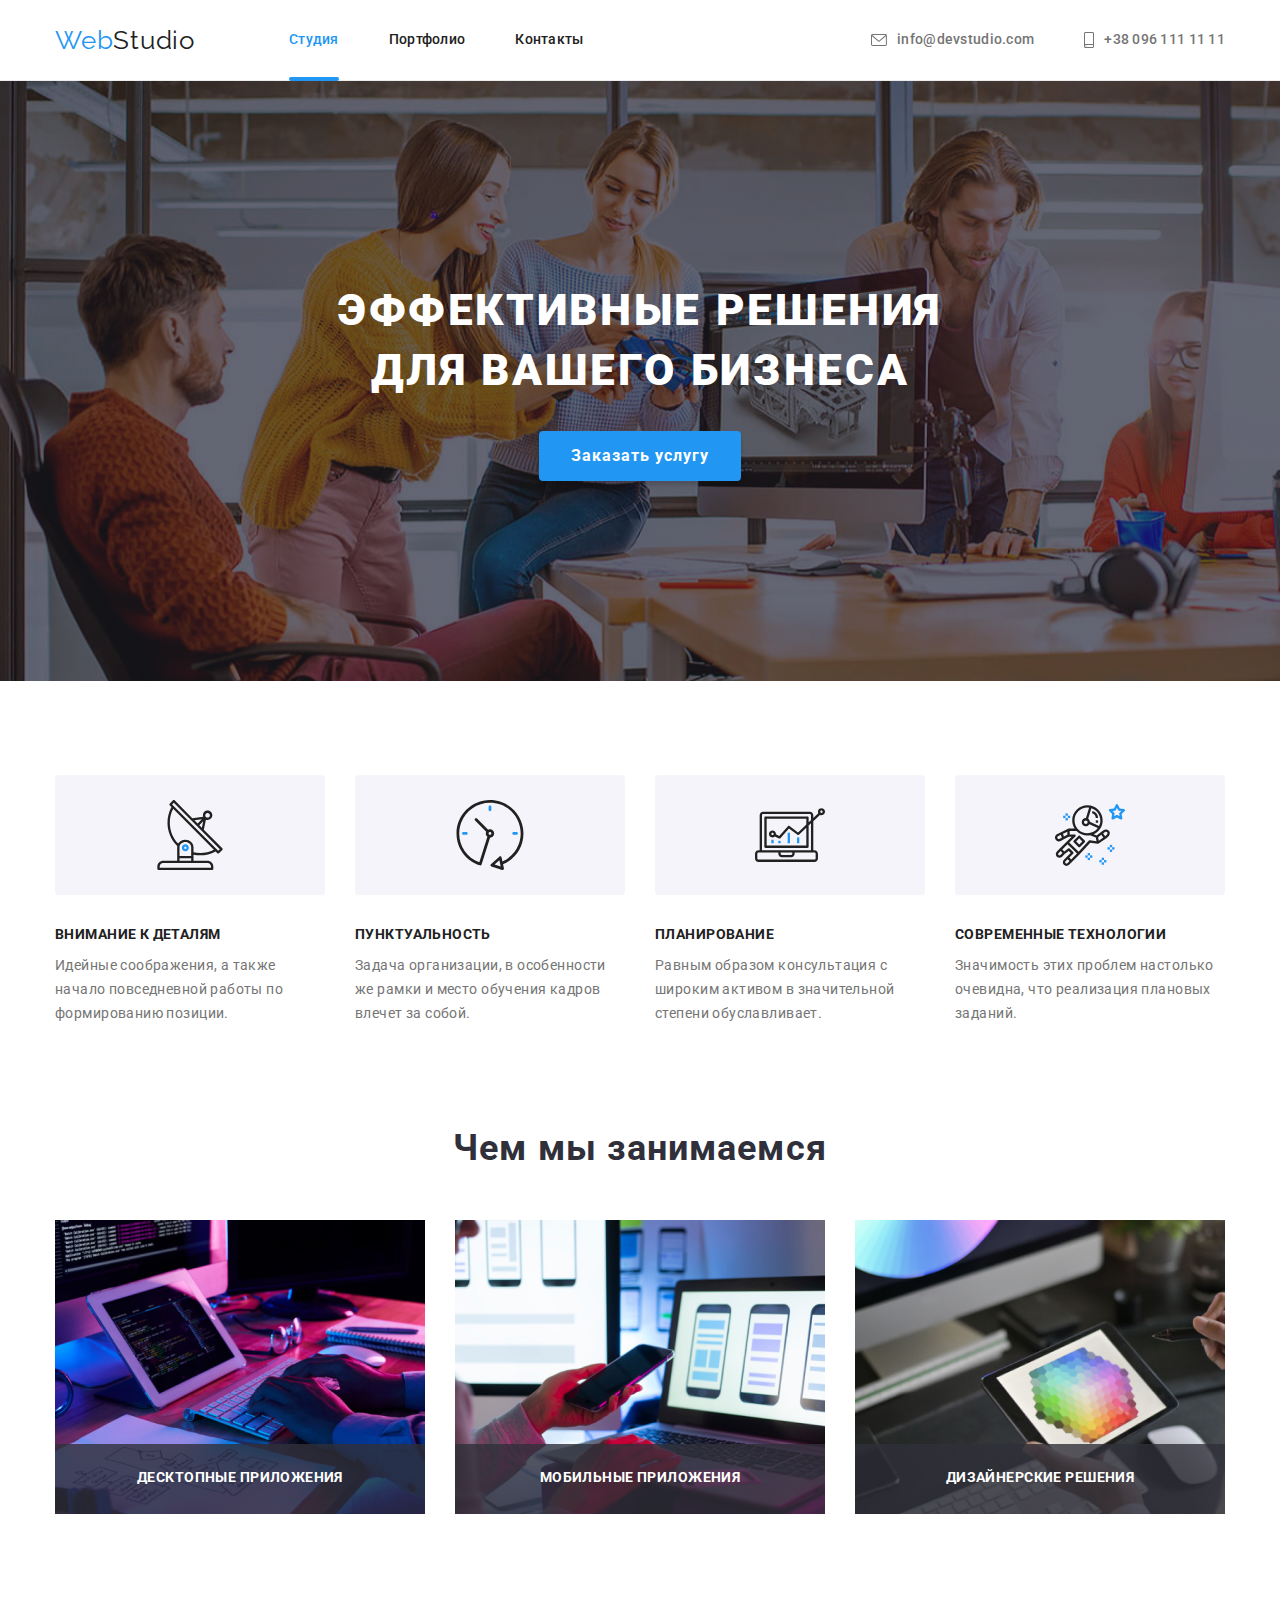
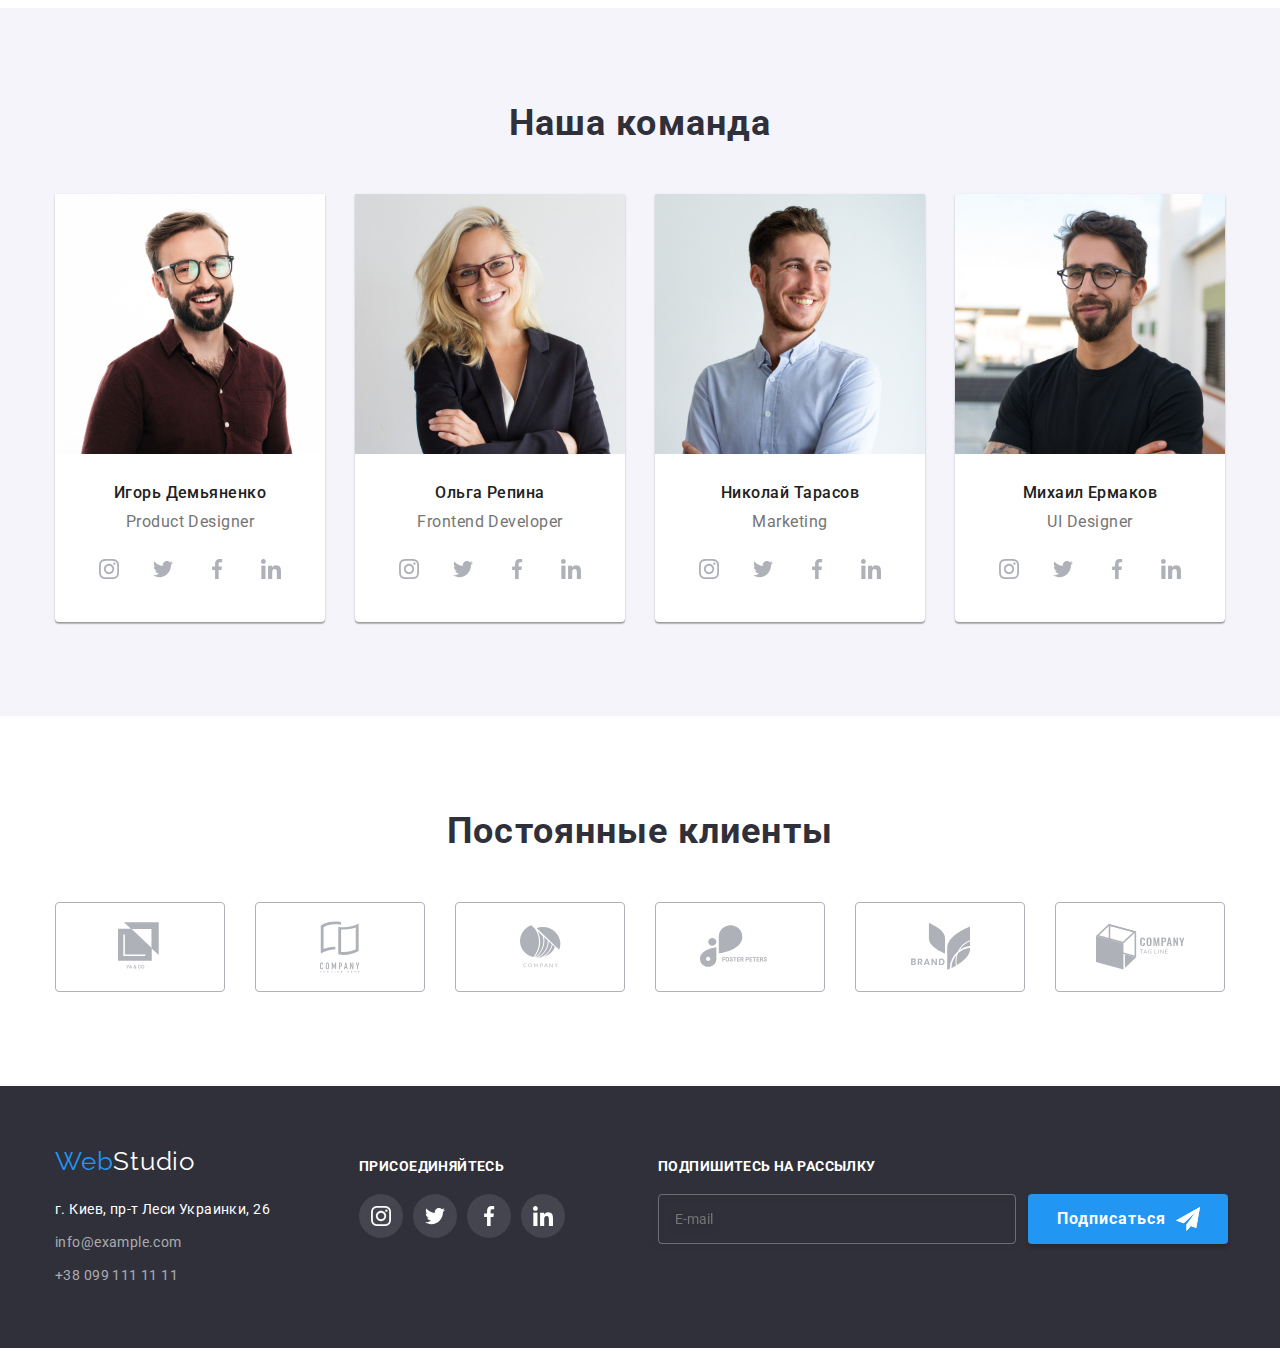
==== index.html @ c7b3e52f "Перенос файлов" ====
<!DOCTYPE html>
<html lang="ru">
  <head>
    <meta charset="UTF-8" />
    <meta name="viewport" content="width=device-width, initial-scale=1.0" />
    <title>Главная</title>
    <link href="https://fonts.googleapis.com/css2?family=Roboto:wght@400;500;700;900&display=swap" rel="stylesheet" />
    <link href="https://fonts.googleapis.com/css2?family=Raleway:wght@700&display=swap" rel="stylesheet" />
    <link rel="stylesheet" href="https://cdnjs.cloudflare.com/ajax/libs/modern-normalize/1.0.0/modern-normalize.min.css" />
    <link rel="stylesheet" href="./css/main.min.css" />
  </head>
  <body>
    <!-- Верхняя линия -->
    <header class="main-header">
      <div class="container header-topline-box">
        <nav class="logo-box-top">
          <a class="web-logo" href="./index.html"><span class="web-part">Web</span><span>Studio</span></a>
          <ul class="list main-nav">
            <li class="main-nav-item"><a class="link link-type list active" href="./index.html">Студия</a></li>
            <li class="main-nav-item"><a class="link link-type list" href="./portfolio.html">Портфолио</a></li>
            <li class="main-nav-item"><a class="link link-type list" href="#Contacts">Контакты</a></li>
          </ul>
        </nav>
        <ul class="list info-box-top">
          <li class="list link link-header">
            <a class="link link-header" href="mailto:info@devstudio.com">
              <svg class="mailto-svg"><use href="./images/sprite.svg#envelope"></use></svg>info@devstudio.com
            </a>
          </li>
          <li class="list link link-header">
            <a class="link link-header" href="tel:+380961111111">
              <svg class="tel-svg"><use href="./images/sprite.svg#smartphone"></use></svg>+38 096 111 11 11
            </a>
          </li>
        </ul>
      </div>
    </header>
    <main>
      <!-- Шапка -->
      <section class="hero">
        <div class="container">
          <h1 class="hero-header">Эффективные решения для вашего бизнеса</h1>
          <button data-modal-open class="hero-button" type="button">Заказать услугу</button>
        </div>
        <!-- Модалка -->
        <div class="backdrop is-hidden" data-modal>
          <div class="modal">
            <button data-modal-close class="modal-close-button">
              <svg width="11" height="11">
                <use href="./images/sprite.svg#modal-close-btn"></use>
              </svg>
            </button>
            <h3 class="modal-header">Оставьте свои данные, мы вам перезвоним</h3>
            <form>
              <div class="modal-input-form">
                <label class="modal-input-label">Имя</label>
                <input class="modal-input-field" type="text" name="user" />
                <div class="modal-input-icon">
                  <svg width="12" height="12">
                    <use href="./images/sprite.svg#user"></use>
                  </svg>
                </div>
              </div>
              <div class="modal-input-form">
                <label class="modal-input-label">Телефон</label>
                <input class="modal-input-field" type="tel" name="telephone" />
                <div class="modal-input-icon">
                  <svg width="13" height="13">
                    <use href="./images/sprite.svg#telephone"></use>
                  </svg>
                </div>
              </div>
              <div class="modal-input-form">
                <label class="modal-input-label">Почта</label>
                <input class="modal-input-field" type="email" name="mail" />
                <div class="modal-input-icon">
                  <svg width="15" height="12">
                    <use href="./images/sprite.svg#mail"></use>
                  </svg>
                </div>
              </div>
              <div class="modal-input-form">
                <label class="modal-input-label">Комментарий</label>
                <textarea class="modal-input-textarea" placeholder="Введите текст" name="comment" rows="6" cols="10"></textarea>
              </div>
              <div class="modal-input-agreement">
                <input id="agreement" name="agreement" type="checkbox" value="agreement" />
                <label for="agreement">Соглашаюсь с рассылкой и принимаю <a class="checkbox-agr-link" href="">Условия договора</a></label>
              </div>
              <button class="modal-send-button" type="button">Отправить</button>
            </form>
          </div>
        </div>
      </section>
      <!-- Особенности -->
      <section class="features">
        <div class="container">
          <ul class="features-list">
            <li>
              <div class="features-box">
                <svg>
                  <use width="70" height="70" href="./images/sprite.svg#antenna"></use>
                </svg>
              </div>
              <h3 class="feature-header">Внимание к деталям</h3>
              <p class="item-p">Идейные соображения, а также начало повседневной работы по формированию позиции.</p>
            </li>
            <li>
              <div class="features-box">
                <svg>
                  <use width="70" height="70" href="./images/sprite.svg#clock"></use>
                </svg>
              </div>
              <h3 class="feature-header">Пунктуальность</h3>
              <p class="item-p">Задача организации, в особенности же рамки и место обучения кадров влечет за собой.</p>
            </li>
            <li>
              <div class="features-box">
                <svg>
                  <use width="70" height="70" href="./images/sprite.svg#diagram"></use>
                </svg>
              </div>
              <h3 class="feature-header">Планирование</h3>
              <p class="item-p">Равным образом консультация с широким активом в значительной степени обуславливает.</p>
            </li>
            <li>
              <div class="features-box">
                <svg>
                  <use width="70" height="70" href="./images/sprite.svg#astronaut"></use>
                </svg>
              </div>
              <h3 class="feature-header">Современные технологии</h3>
              <p class="item-p">Значимость этих проблем настолько очевидна, что реализация плановых заданий.</p>
            </li>
          </ul>
        </div>
      </section>
      <!-- Чем мы занимаемся -->
      <section class="what-we-do">
        <div class="container">
          <h2 class="wwd-header">Чем мы занимаемся</h2>
          <ul class="list">
            <li class="wwd-item">
              <img src="./images/img.jpg" width="370" height="294" alt="Десктопные приложения" />
              <p>Десктопные приложения</p>
            </li>
            <li class="wwd-item">
              <img src="./images/img1.jpg" width="370" height="294" alt="Мобильные приложения" />
              <p>Мобильные приложения</p>
            </li>
            <li class="wwd-item">
              <img src="./images/img2.jpg" width="370" height="294" alt="Дизайнерские решения" />
              <p>Дизайнерские решения</p>
            </li>
          </ul>
        </div>
      </section>
      <!-- Наша команда -->
      <section class="our-team">
        <div class="container">
          <h2 class="our-team-header">Наша команда</h2>
          <ul class="list">
            <li>
              <div class="team-memb-box">
                <img src="./images/team1.jpg" width="270" height="260" alt="Игорь Демьяненко Дизайнер по Продукту" />
                <div class="tm-description">
                  <h3 class="team-memb-name">Игорь Демьяненко</h3>
                  <p class="team-memb-role">Product Designer</p>
                </div>
                <div class="social-team-box">
                  <ul class="social-team-icons">
                    <li class="social-icons-item">
                      <a class="social-team-link" href="https://instagram.com/" target="_blank" rel="noopener noreferer" aria-label="Instagram"
                        ><svg class="social-team-svg">
                          <use href="./images/sprite.svg#instagram"></use>
                        </svg>
                      </a>
                    </li>
                    <li class="social-icons-item">
                      <a class="social-team-link" href="https://twitter.com/" target="_blank" rel="noopener noreferer" aria-label="Twitter"
                        ><svg class="social-team-svg">
                          <use href="./images/sprite.svg#twitter"></use>
                        </svg>
                      </a>
                    </li>
                    <li class="social-icons-item">
                      <a class="social-team-link" href="https://facebook.com/" target="_blank" rel="noopener noreferer" aria-label="Facebook"
                        ><svg class="social-team-svg">
                          <use href="./images/sprite.svg#facebook"></use>
                        </svg>
                      </a>
                    </li>
                    <li class="social-icons-item">
                      <a class="social-team-link" href="https://linkedin.com/" target="_blank" rel="noopener noreferer" aria-label="Linkedin"
                        ><svg class="social-team-svg">
                          <use href="./images/sprite.svg#linkedin"></use>
                        </svg>
                      </a>
                    </li>
                  </ul>
                </div>
              </div>
            </li>
            <li>
              <div class="team-memb-box">
                <img src="./images/team2.jpg" width="270" height="260" alt="Ольга Репина Фронтэнд разработчек" />
                <div class="tm-description">
                  <h3 class="team-memb-name">Ольга Репина</h3>
                  <p class="team-memb-role">Frontend Developer</p>
                </div>
                <div class="social-team-box">
                  <ul class="social-team-icons">
                    <li class="social-icons-item">
                      <a class="social-team-link" href="https://instagram.com/" target="_blank" rel="noopener noreferer" aria-label="Instagram"
                        ><svg class="social-team-svg">
                          <use href="./images/sprite.svg#instagram"></use>
                        </svg>
                      </a>
                    </li>
                    <li class="social-icons-item">
                      <a class="social-team-link" href="https://twitter.com/" target="_blank" rel="noopener noreferer" aria-label="Twitter"
                        ><svg class="social-team-svg">
                          <use href="./images/sprite.svg#twitter"></use>
                        </svg>
                      </a>
                    </li>
                    <li class="social-icons-item">
                      <a class="social-team-link" href="https://facebook.com/" target="_blank" rel="noopener noreferer" aria-label="Facebook"
                        ><svg class="social-team-svg">
                          <use href="./images/sprite.svg#facebook"></use>
                        </svg>
                      </a>
                    </li>
                    <li class="social-icons-item">
                      <a class="social-team-link" href="https://linkedin.com/" target="_blank" rel="noopener noreferer" aria-label="Linkedin"
                        ><svg class="social-team-svg">
                          <use href="./images/sprite.svg#linkedin"></use>
                        </svg>
                      </a>
                    </li>
                  </ul>
                </div>
              </div>
            </li>
            <li>
              <div class="team-memb-box">
                <img src="./images/team3.jpg" width="270" height="260" alt="Николай Тарасов Маркетинг" />
                <div class="tm-description">
                  <h3 class="team-memb-name">Николай Тарасов</h3>
                  <p class="team-memb-role">Marketing</p>
                </div>
                <div class="social-team-box">
                  <ul class="social-team-icons">
                    <li class="social-icons-item">
                      <a class="social-team-link" href="https://instagram.com/" target="_blank" rel="noopener noreferer" aria-label="Instagram"
                        ><svg class="social-team-svg">
                          <use href="./images/sprite.svg#instagram"></use>
                        </svg>
                      </a>
                    </li>
                    <li class="social-icons-item">
                      <a class="social-team-link" href="https://twitter.com/" target="_blank" rel="noopener noreferer" aria-label="Twitter"
                        ><svg class="social-team-svg">
                          <use href="./images/sprite.svg#twitter"></use>
                        </svg>
                      </a>
                    </li>
                    <li class="social-icons-item">
                      <a class="social-team-link" href="https://facebook.com/" target="_blank" rel="noopener noreferer" aria-label="Facebook"
                        ><svg class="social-team-svg">
                          <use href="./images/sprite.svg#facebook"></use>
                        </svg>
                      </a>
                    </li>
                    <li class="social-icons-item">
                      <a class="social-team-link" href="https://linkedin.com/" target="_blank" rel="noopener noreferer" aria-label="Linkedin"
                        ><svg class="social-team-svg">
                          <use href="./images/sprite.svg#linkedin"></use>
                        </svg>
                      </a>
                    </li>
                  </ul>
                </div>
              </div>
            </li>
            <li>
              <div class="team-memb-box">
                <img src="./images/team4.jpg" width="270" height="260" alt="Михаил Ермаков Дизайнер ПИ" />
                <div class="tm-description">
                  <h3 class="team-memb-name">Михаил Ермаков</h3>
                  <p class="team-memb-role">UI Designer</p>
                </div>
                <div class="social-team-box">
                  <ul class="social-team-icons">
                    <li class="social-icons-item">
                      <a class="social-team-link" href="https://instagram.com/" target="_blank" rel="noopener noreferer" aria-label="Instagram"
                        ><svg class="social-team-svg">
                          <use href="./images/sprite.svg#instagram"></use>
                        </svg>
                      </a>
                    </li>
                    <li class="social-icons-item">
                      <a class="social-team-link" href="https://twitter.com/" target="_blank" rel="noopener noreferer" aria-label="Twitter"
                        ><svg class="social-team-svg">
                          <use href="./images/sprite.svg#twitter"></use>
                        </svg>
                      </a>
                    </li>
                    <li class="social-icons-item">
                      <a class="social-team-link" href="https://facebook.com/" target="_blank" rel="noopener noreferer" aria-label="Facebook"
                        ><svg class="social-team-svg">
                          <use href="./images/sprite.svg#facebook"></use>
                        </svg>
                      </a>
                    </li>
                    <li class="social-icons-item">
                      <a class="social-team-link" href="https://linkedin.com/" target="_blank" rel="noopener noreferer" aria-label="Linkedin"
                        ><svg class="social-team-svg">
                          <use href="./images/sprite.svg#linkedin"></use>
                        </svg>
                      </a>
                    </li>
                  </ul>
                </div>
              </div>
            </li>
          </ul>
        </div>
      </section>
      <!-- Постоянные клиенты -->
      <section class="clients">
        <div class="container">
          <h2 class="our-team-header">Постоянные клиенты</h2>
          <ul class="clients-list">
            <li class="clients-item">
              <a class="clients-link" href="" target="_blank" rel="noreferrer noopener">
                <svg class="clients-svg clients-svg-1">
                  <use href="./images/sprite.svg#client-logo-1"></use>
                </svg>
              </a>
            </li>
            <li class="clients-item">
              <a class="clients-link" href="" target="_blank" rel="noreferrer noopener">
                <svg class="clients-svg clients-svg-2">
                  <use href="./images/sprite.svg#client-logo-2"></use>
                </svg>
              </a>
            </li>
            <li class="clients-item">
              <a class="clients-link" href="" target="_blank" rel="noreferrer noopener">
                <svg class="clients-svg clients-svg-3">
                  <use href="./images/sprite.svg#client-logo-3"></use>
                </svg>
              </a>
            </li>
            <li class="clients-item">
              <a class="clients-link" href="" target="_blank" rel="noreferrer noopener">
                <svg class="clients-svg clients-svg-4">
                  <use href="./images/sprite.svg#client-logo-4"></use>
                </svg>
              </a>
            </li>
            <li class="clients-item">
              <a class="clients-link" href="" target="_blank" rel="noreferrer noopener">
                <svg class="clients-svg clients-svg-5">
                  <use href="./images/sprite.svg#client-logo-5"></use>
                </svg>
              </a>
            </li>
            <li class="clients-item">
              <a class="clients-link" href="" target="_blank" rel="noreferrer noopener">
                <svg class="clients-svg clients-svg-6">
                  <use href="./images/sprite.svg#client-logo-6"></use>
                </svg>
              </a>
            </li>
          </ul>
        </div>
      </section>
    </main>
    <!-- Подвал -->
    <footer class="footer-bg">
      <div class="container contact-list">
        <div>
          <div class="logo-box">
            <a class="web-logo" href="./index.html"><span class="web-part">Web</span><span class="web-wpart">Studio</span></a>
          </div>
          <address id="contacts">
            <div class="map-link-box">
              <a class="link map-link" href="https://goo.gl/maps/yimsJbPZ72SQHya66" target="_blank" rel="noreferrer noopener">г. Киев, пр-т Леси Украинки, 26</a>
            </div>
            <div class="mail-link-box">
              <a class="link link-footer" href="mailto:info@example.com">info@example.com</a>
            </div>
            <a class="link link-footer" href="tel:+380991111111">+38 099 111 11 11</a>
          </address>
        </div>
        <div>
          <h3 class="contact-list-header">присоединяйтесь</h3>
          <ul class="social-icons">
            <li class="social-icons-item">
              <a class="social-icons-link" href="https://instagram.com/" target="_blank" rel="noopener noreferer" aria-label="Instagram"
                ><svg class="social-icons-svg">
                  <use href="./images/sprite.svg#instagram"></use>
                </svg>
              </a>
            </li>
            <li class="social-icons-item">
              <a class="social-icons-link" href="https://twitter.com/" target="_blank" rel="noopener noreferer" aria-label="Twitter"
                ><svg class="social-icons-svg">
                  <use href="./images/sprite.svg#twitter"></use>
                </svg>
              </a>
            </li>
            <li class="social-icons-item">
              <a class="social-icons-link" href="https://facebook.com/" target="_blank" rel="noopener noreferer" aria-label="Facebook"
                ><svg class="social-icons-svg">
                  <use href="./images/sprite.svg#facebook"></use>
                </svg>
              </a>
            </li>
            <li class="social-icons-item">
              <a class="social-icons-link" href="https://linkedin.com/" target="_blank" rel="noopener noreferer" aria-label="Linkedin"
                ><svg class="social-icons-svg">
                  <use href="./images/sprite.svg#linkedin"></use>
                </svg>
              </a>
            </li>
          </ul>
        </div>
        <div>
          <h3 class="telegram-sub-header">Подпишитесь на рассылку</h3>
          <form class="telegram-sub-form">
            <input class="telegram-sub-label" placeholder="E-mail" type="email" name="email" />
            <button class="telegram-sub-button" type="submit">
              Подписаться
              <span>
                <svg class="telegram-btn-logo">
                  <use href="./images/social-links/telegram-1.svg"></use>
                </svg>
              </span>
            </button>
          </form>
        </div>
      </div>
    </footer>
    <script src="./js/modal.js"></script>
  </body>
</html>
---- css/main.min.css ----
html{-webkit-box-sizing:border-box;box-sizing:border-box}*,*::before,*::after{-webkit-box-sizing:inherit;box-sizing:inherit}h1,h2,h3,p{margin-top:0;margin-bottom:4px}img{display:block;max-width:100%;height:auto}input,select,textarea{color:#fff}body{font-family:"Roboto","sans-serif";font-style:normal;font-weight:400;font-size:14px;line-height:1.71;letter-spacing:0.03em;color:#757575;margin-right:auto;margin-left:auto}.container{width:1200px;padding-right:15px;padding-left:15px;margin-right:auto;margin-left:auto}.link{text-decoration:none}.link:hover,.link:focus{color:#2196f3;-webkit-transition:250ms cubic-bezier(0.4, 0, 0.2, 1);transition:250ms cubic-bezier(0.4, 0, 0.2, 1)}.web-logo{font-family:"Raleway";font-size:26px;line-height:1.19;letter-spacing:0.03em;text-decoration:none;color:#212121;margin-right:94px}.web-part{color:#2196f3}.web-wpart{color:#fff}.main-header{background-color:#fff;border-bottom:1px solid #ececec}.header-topline-box{position:relative;display:-webkit-box;display:-ms-flexbox;display:flex;-webkit-box-pack:justify;-ms-flex-pack:justify;justify-content:space-between;-webkit-box-align:center;-ms-flex-align:center;align-items:center;height:80px}.logo-box-top{display:-webkit-box;display:-ms-flexbox;display:flex;-webkit-box-align:center;-ms-flex-align:center;align-items:center}.logo-box-top>.main-nav>li>a{position:relative;padding-top:32px;padding-bottom:32px}.link-type{font-weight:500;font-size:14px;line-height:1.14;letter-spacing:0.02em;color:#212121}.link-type:hover::after,.link-type:focus::after{content:"";display:block;position:absolute;bottom:-1px;left:0;width:100%;height:4px;border-radius:2px;background-color:#2196f3;-webkit-transition:250ms cubic-bezier(0.4, 0, 0.2, 1);transition:250ms cubic-bezier(0.4, 0, 0.2, 1);z-index:99}.link-header{display:-webkit-box;display:-ms-flexbox;display:flex;-webkit-box-align:center;-ms-flex-align:center;align-items:center;font-weight:500;font-size:14px;line-height:1.14;letter-spacing:0.02em;color:#757575;margin-left:50px}.link-header:hover .mailto-svg,.link-header:focus .mailto-svg{fill:#2196f3;-webkit-transition:250ms cubic-bezier(0.4, 0, 0.2, 1);transition:250ms cubic-bezier(0.4, 0, 0.2, 1)}.link-header:hover .tel-svg,.link-header:focus .tel-svg{fill:#2196f3;-webkit-transition:250ms cubic-bezier(0.4, 0, 0.2, 1);transition:250ms cubic-bezier(0.4, 0, 0.2, 1)}.link-header:last-child{margin-right:0px}.info-box-top{display:-webkit-box;display:-ms-flexbox;display:flex;margin-top:32px;margin-bottom:32px}.list{list-style:none;display:-webkit-box;display:-ms-flexbox;display:flex;-webkit-box-pack:justify;-ms-flex-pack:justify;justify-content:space-between;padding-left:0;padding-bottom:0;margin:0}.main-nav{display:-webkit-box;display:-ms-flexbox;display:flex;-webkit-box-align:start;-ms-flex-align:start;align-items:flex-start}.main-nav-item{padding-right:50px}.main-nav-item:last-child{padding-right:0}.active{color:#2196f3}.active::after{content:"";display:block;position:absolute;bottom:-1px;left:0;width:100%;height:4px;border-radius:2px;background-color:#2196f3;z-index:99}.mailto-svg{width:16px;height:12px;margin-right:10px;fill:#757575}.tel-svg{width:10px;height:16px;margin-right:10px;fill:#757575}.hero{display:-webkit-box;display:-ms-flexbox;display:flex;-ms-flex-wrap:wrap;flex-wrap:wrap;text-align:center;padding-top:200px;padding-bottom:200px;background-color:#2f303a;background-image:radial-gradient(circle at center, rgba(47,48,58,0.4), rgba(47,48,58,0.4)),url(../images/herobackgrund.jpg);background-size:cover;background-repeat:no-repeat}.hero-header{text-align:center;max-width:696px;font-weight:900;font-size:44px;line-height:1.36;letter-spacing:0.06em;text-transform:uppercase;color:#fff;margin-right:auto;margin-bottom:30px;margin-left:auto}.hero-button{background-color:#2196f3;border-style:none;font-weight:700;font-size:16px;line-height:1.87;letter-spacing:0.06em;padding:10px 32px;-webkit-box-shadow:0px 4px 4px rgba(0,0,0,0.15);box-shadow:0px 4px 4px rgba(0,0,0,0.15);border-radius:4px;color:#fff;cursor:pointer}.hero-button:hover,.hero-button:focus{color:#2196f3;background-color:#f5f4fa;-webkit-transition:250ms cubic-bezier(0.4, 0, 0.2, 1);transition:250ms cubic-bezier(0.4, 0, 0.2, 1)}.backdrop{position:fixed;top:0;right:0;bottom:0;left:0;width:100%;height:100%;background-color:rgba(0,0,0,0.2);-webkit-transition:250ms cubic-bezier(0.4, 0, 0.2, 1);transition:250ms cubic-bezier(0.4, 0, 0.2, 1);z-index:99}.backdrop.is-hidden{visibility:hidden;opacity:0;pointer-events:none}.backdrop.is-hidden .modal{-webkit-transform:translate(-50%, 0) scale(0.2, 0.25);transform:translate(-50%, 0) scale(0.2, 0.25)}.modal{position:relative;top:50%;left:50%;width:528px;padding:40px;border-radius:4px;background-color:#fff;-webkit-box-shadow:0px 1px 3px rgba(0,0,0,0.12),0px 1px 1px rgba(0,0,0,0.14),0px 2px 1px rgba(0,0,0,0.2);box-shadow:0px 1px 3px rgba(0,0,0,0.12),0px 1px 1px rgba(0,0,0,0.14),0px 2px 1px rgba(0,0,0,0.2);-webkit-transform:translate(-50%, -50%) scale(1);transform:translate(-50%, -50%) scale(1);-webkit-transition:250ms cubic-bezier(0.4, 0, 0.2, 1);transition:250ms cubic-bezier(0.4, 0, 0.2, 1);z-index:99}.modal-close-button{position:absolute;display:-webkit-box;display:-ms-flexbox;display:flex;-webkit-box-align:center;-ms-flex-align:center;align-items:center;-webkit-box-pack:center;-ms-flex-pack:center;justify-content:center;top:8px;right:8px;padding:0;width:30px;height:30px;border-radius:50%;border:1px solid rgba(0,0,0,0.1);background-color:transparent}.modal-close-button:hover svg,.modal-close-button:focus svg{fill:#2196f3;-webkit-transition:250ms cubic-bezier(0.4, 0, 0.2, 1);transition:250ms cubic-bezier(0.4, 0, 0.2, 1)}.modal-header{margin-bottom:12px;font-style:normal;font-weight:bold;font-size:20px;line-height:1.15;text-align:center;letter-spacing:0.03em;color:#212121}.modal-input-form{position:relative;display:-webkit-box;display:-ms-flexbox;display:flex;-webkit-box-orient:vertical;-webkit-box-direction:normal;-ms-flex-direction:column;flex-direction:column}.modal-input-form input:hover,.modal-input-form input:focus{outline:none;border:1px solid #2196f3;-webkit-box-sizing:border-box;box-sizing:border-box;border-radius:4px;color:rgba(117,117,117,0.5);-webkit-transition:250ms cubic-bezier(0.4, 0, 0.2, 1);transition:250ms cubic-bezier(0.4, 0, 0.2, 1)}.modal-input-form:hover svg,.modal-input-form:focus svg{fill:#2196f3;-webkit-transition:250ms cubic-bezier(0.4, 0, 0.2, 1);transition:250ms cubic-bezier(0.4, 0, 0.2, 1)}.modal-input-form:focus-within{fill:#2196f3}.modal-input-form textarea:hover,.modal-input-form textarea:focus{outline:none;border:1px solid #2196f3;-webkit-box-sizing:border-box;box-sizing:border-box;border-radius:4px}.modal-input-agreement{position:relative;display:-webkit-box;display:-ms-flexbox;display:flex;-webkit-box-pack:center;-ms-flex-pack:center;justify-content:center;-webkit-box-align:center;-ms-flex-align:center;align-items:center;margin-bottom:30px}.modal-input-agreement input[type="checkbox"]+label::before{background:url(../images/checkbox.svg)}.modal-input-agreement input[type="checkbox"]:checked+label::before{background:url(../images/checkbox-check.svg)}.modal-input-agreement label::before{position:absolute;display:inline-block;content:"";top:3px;left:8px;width:16px;height:15px;background:url("../images/checkbox.svg")}.modal-input-agreement input{visibility:hidden}.modal-input-label{margin-bottom:4px;font-size:12px;line-height:1.17;letter-spacing:0.01em;text-align:left;color:#757575}.modal-input-field{margin-bottom:10px;padding-left:40px;width:448px;height:40px;font-style:#212121;border:1px solid rgba(33,33,33,0.2);-webkit-box-sizing:border-box;box-sizing:border-box;border-radius:4px;color:#757575}.modal-input-textarea{margin-bottom:20px;padding:12px 16px 12px 16px;max-width:100%;min-width:100%;min-height:120px;border:1px solid rgba(33,33,33,0.2);-webkit-box-sizing:border-box;box-sizing:border-box;border-radius:4px;background-color:transparent;color:#757575}.modal-input-textarea::-webkit-input-placeholder{font-size:12px;line-height:1.33;-webkit-box-align:left;align-items:left;letter-spacing:0.03em;color:rgba(117,117,117,0.5)}.modal-input-textarea:-ms-input-placeholder{font-size:12px;line-height:1.33;-ms-flex-align:left;align-items:left;letter-spacing:0.03em;color:rgba(117,117,117,0.5)}.modal-input-textarea::-ms-input-placeholder{font-size:12px;line-height:1.33;-ms-flex-align:left;align-items:left;letter-spacing:0.03em;color:rgba(117,117,117,0.5)}.modal-input-textarea::placeholder{font-size:12px;line-height:1.33;-webkit-box-align:left;-ms-flex-align:left;align-items:left;letter-spacing:0.03em;color:rgba(117,117,117,0.5)}.modal-input-icon{position:absolute;top:32px;left:15px;display:-webkit-box;display:-ms-flexbox;display:flex;-webkit-box-pack:center;-ms-flex-pack:center;justify-content:center;-webkit-box-align:center;-ms-flex-align:center;align-items:center}.modal-input-check-icon{position:absolute;top:3px;left:5px;display:-webkit-box;display:-ms-flexbox;display:flex;-webkit-box-pack:center;-ms-flex-pack:center;justify-content:center;-webkit-box-align:center;-ms-flex-align:center;align-items:center}.modal-send-button{width:200px;height:50px;border-style:none;font-weight:700;font-size:16px;line-height:1.87;letter-spacing:0.06em;padding:10px 32px;background-color:#2196f3;-webkit-box-shadow:0px 4px 4px rgba(0,0,0,0.15);box-shadow:0px 4px 4px rgba(0,0,0,0.15);border-radius:4px;color:#fff;cursor:pointer}.modal-send-button:hover,.modal-send-button:focus{background:#188ce8;-webkit-box-shadow:0px 4px 4px rgba(0,0,0,0.15);box-shadow:0px 4px 4px rgba(0,0,0,0.15);border-radius:4px}.checkbox-agr-link{color:#2196f3}.features{padding-top:94px;background-color:#fff}.features-list{list-style:none;display:-webkit-box;display:-ms-flexbox;display:flex;-webkit-box-pack:justify;-ms-flex-pack:justify;justify-content:space-between;padding-left:0;margin:0}.features-box{display:-webkit-box;display:-ms-flexbox;display:flex;width:270px;height:120px;background-color:#f5f4fa;margin-bottom:30px;border-radius:4px;padding-top:25px;padding-right:100px;padding-bottom:25px;padding-left:100px}.feature-header{font-weight:700;font-size:14px;line-height:1.42;letter-spacing:0.03em;text-transform:uppercase;color:#212121;margin-bottom:10px}.item-p{width:270px;height:75px}.what-we-do{padding-top:94px;padding-bottom:94px;background-color:#fff}.wwd-header{font-weight:700;font-size:36px;line-height:1.17;text-align:center;letter-spacing:0.03em;margin-bottom:50px;color:#2f303a}.wwd-item{position:relative;z-index:1}.wwd-item p{position:absolute;color:#fff;top:246px;font-weight:700;font-size:14px;text-align:center;letter-spacing:0.03em;text-transform:uppercase;width:100%;z-index:2;margin:0}.wwd-item::after{content:"";position:absolute;top:224px;left:0;width:100%;height:70px;background-color:rgba(47,48,58,0.8);z-index:1}.our-team{padding-top:94px;padding-bottom:94px;background-color:#f5f4fa}.our-team-header{font-weight:700;font-size:36px;line-height:1.17;text-align:center;letter-spacing:0.03em;margin-bottom:50px;color:#2f303a}.team-memb-box{width:270px;height:428px;background:#fff;-webkit-box-shadow:0px 1px 3px rgba(0,0,0,0.12),0px 1px 1px rgba(0,0,0,0.14),0px 2px 1px rgba(0,0,0,0.2);box-shadow:0px 1px 3px rgba(0,0,0,0.12),0px 1px 1px rgba(0,0,0,0.14),0px 2px 1px rgba(0,0,0,0.2);border-radius:0px 0px 4px 4px}.team-memb-box:not(last-child){margin-right:30px}.tm-description{margin-top:30px;margin-bottom:16px}.team-memb-name{font-weight:500;font-size:16px;line-height:1.18;text-align:center;letter-spacing:0.03em;color:#212121;margin-bottom:10px}.team-memb-role{font-size:16px;line-height:1.18;text-align:center;letter-spacing:0.03em;color:#757575}.social-team-box{display:-webkit-box;display:-ms-flexbox;display:flex;-webkit-box-pack:space-evenly;-ms-flex-pack:space-evenly;justify-content:space-evenly}.social-team-icons{display:-webkit-box;display:-ms-flexbox;display:flex;padding:0}.social-icons-item{list-style:none;fill:#fff;margin-right:10px}.social-icons-item:last-child{margin-right:0}.social-team-link{display:-webkit-box;display:-ms-flexbox;display:flex;-webkit-box-align:center;-ms-flex-align:center;align-items:center;-webkit-box-pack:center;-ms-flex-pack:center;justify-content:center;width:44px;height:44px;border-radius:50%}.social-team-link:hover,.social-team-link:focus{-webkit-transition:250ms cubic-bezier(0.4, 0, 0.2, 1);transition:250ms cubic-bezier(0.4, 0, 0.2, 1);background-color:#2196f3}.social-team-link:hover .social-team-svg,.social-team-link:focus .social-team-svg{-webkit-transition:250ms cubic-bezier(0.4, 0, 0.2, 1);transition:250ms cubic-bezier(0.4, 0, 0.2, 1);fill:#fff}.social-team-svg{width:20px;height:20px;fill:#afb1b8}.clients{padding-top:94px;padding-bottom:94px;background-color:#fff}.clients-list{display:-webkit-box;display:-ms-flexbox;display:flex;padding-left:0;margin-top:0;margin-bottom:0;list-style:none}.clients-item:last-child{margin-right:0}.clients-link{display:-webkit-box;display:-ms-flexbox;display:flex;-webkit-box-align:center;-ms-flex-align:center;align-items:center;-webkit-box-pack:center;-ms-flex-pack:center;justify-content:center;width:170px;height:90px;border:1px solid #afb1b8;-webkit-box-sizing:border-box;box-sizing:border-box;border-radius:4px;margin-right:30px;fill:#afb1b8}.clients-link:hover,.clients-link:focus{border-color:#2196f3;-webkit-transition:250ms cubic-bezier(0.4, 0, 0.2, 1);transition:250ms cubic-bezier(0.4, 0, 0.2, 1)}.clients-link:hover .clients-svg,.clients-link:focus .clients-svg{fill:#2196f3;-webkit-transition:250ms cubic-bezier(0.4, 0, 0.2, 1);transition:250ms cubic-bezier(0.4, 0, 0.2, 1)}.clients-svg-1{height:50px;width:45px;fill:#afb1b8}.clients-svg-2{height:52px;width:40px;fill:#afb1b8}.clients-svg-3{height:43px;width:41px;fill:#afb1b8}.clients-svg-4{height:43px;width:80px;fill:#afb1b8}.clients-svg-5{height:47px;width:59px;fill:#afb1b8}.clients-svg-6{height:46px;width:89px;fill:#afb1b8}.footer-bg{padding-top:60px;padding-bottom:60px;background-color:#2f303a}.contact-list{display:-webkit-box;display:-ms-flexbox;display:flex}.contact-list-header{font-weight:700;font-size:14px;line-height:16px;letter-spacing:0.03em;text-transform:uppercase;color:#fff;margin-top:12px;margin-bottom:20px;margin-left:70px}.map-link-box{margin-bottom:9px}.map-link{font-style:normal;color:#fff}.mail-link-box{margin-bottom:9px}.link-footer{font-style:normal;font-size:14px;line-height:1.71;letter-spacing:0.03em;color:rgba(255,255,255,0.6)}.social-icons{display:-webkit-box;display:-ms-flexbox;display:flex;padding:0;margin-left:70px}.social-icons-link{display:-webkit-box;display:-ms-flexbox;display:flex;-webkit-box-align:center;-ms-flex-align:center;align-items:center;-webkit-box-pack:center;-ms-flex-pack:center;justify-content:center;width:44px;height:44px;border-radius:50%;background:rgba(255,255,255,0.1)}.social-icons-link:hover,.social-icons-link:focus{-webkit-transition:250ms cubic-bezier(0.4, 0, 0.2, 1);transition:250ms cubic-bezier(0.4, 0, 0.2, 1);background-color:#2196f3}.social-icons-svg{width:20px;height:20px;fill:#fff}.telegram-sub-header{font-weight:700;font-size:14px;line-height:16px;letter-spacing:0.03em;text-transform:uppercase;color:#fff;margin-top:12px;margin-bottom:20px;margin-left:93px}.telegram-sub-form{display:-webkit-box;display:-ms-flexbox;display:flex;padding:0;margin-left:93px}.telegram-sub-label{width:358px;height:50px;margin-right:12px;padding-top:15px;padding-right:16px;padding-bottom:15px;padding-left:16px;border:1px solid rgba(255,255,255,0.3);-webkit-box-sizing:border-box;box-sizing:border-box;-webkit-filter:drop-shadow(0px 4px 4px rgba(0,0,0,0.15));filter:drop-shadow(0px 4px 4px rgba(0,0,0,0.15));border-radius:4px;background-color:transparent}.telegram-sub-label textarea::-webkit-input-placeholder{font-size:16px;line-height:1.25;display:-webkit-box;display:flex;-webkit-box-align:center;align-items:center;letter-spacing:0.03em;color:rgba(255,255,255,0.6)}.telegram-sub-label textarea:-ms-input-placeholder{font-size:16px;line-height:1.25;display:-ms-flexbox;display:flex;-ms-flex-align:center;align-items:center;letter-spacing:0.03em;color:rgba(255,255,255,0.6)}.telegram-sub-label textarea::-ms-input-placeholder{font-size:16px;line-height:1.25;display:-ms-flexbox;display:flex;-ms-flex-align:center;align-items:center;letter-spacing:0.03em;color:rgba(255,255,255,0.6)}.telegram-sub-label textarea::placeholder{font-size:16px;line-height:1.25;display:-webkit-box;display:-ms-flexbox;display:flex;-webkit-box-align:center;-ms-flex-align:center;align-items:center;letter-spacing:0.03em;color:rgba(255,255,255,0.6)}.telegram-sub-button{display:-webkit-box;display:-ms-flexbox;display:flex;border-style:none;font-weight:700;font-size:16px;line-height:1.87;letter-spacing:0.06em;padding:10px 0px 10px 29px;border-radius:4px;background-color:#2196f3;color:#fff;-webkit-box-shadow:0px 4px 4px rgba(0,0,0,0.15);box-shadow:0px 4px 4px rgba(0,0,0,0.15);cursor:pointer}.telegram-btn-logo{display:block;width:24px;height:24px;margin:3px 28px 3px 10px;background-image:url(../images/social-links/telegram-1.svg);background-repeat:no-repeat;background-position:center}.logo-box{margin-bottom:20px}.project-section{padding-top:94px;padding-bottom:94px}.button-project-list{list-style:none;display:-webkit-box;display:-ms-flexbox;display:flex;-ms-flex-wrap:wrap;flex-wrap:wrap;-webkit-box-pack:center;-ms-flex-pack:center;justify-content:center;margin-top:0;margin-bottom:0;padding-left:0}.filter-button{font-weight:500;font-size:16px;line-height:1.62;text-align:center;border-style:none;letter-spacing:0.03em;border-radius:4px;color:#212121;padding-top:6px;padding-right:22px;padding-bottom:6px;padding-left:22px;margin-right:8px;cursor:pointer}.filter-button:hover,.filter-button:focus{border-radius:4px;color:#fff;background-color:#2196f3;-webkit-transition:250ms cubic-bezier(0.4, 0, 0.2, 1);transition:250ms cubic-bezier(0.4, 0, 0.2, 1);-webkit-box-shadow:0px 3px 1px rgba(0,0,0,0.1),0px 1px 2px rgba(0,0,0,0.08),0px 2px 2px rgba(0,0,0,0.12);box-shadow:0px 3px 1px rgba(0,0,0,0.1),0px 1px 2px rgba(0,0,0,0.08),0px 2px 2px rgba(0,0,0,0.12)}.project-list{margin:0}.project-list{list-style:none;display:-webkit-box;display:-ms-flexbox;display:flex;-ms-flex-wrap:wrap;flex-wrap:wrap;-webkit-box-pack:justify;-ms-flex-pack:justify;justify-content:space-between;padding-left:0;margin-top:50px}.project-item{width:370px;height:404px;border:1px solid #f5f4fa}.project-item:not(:nth-last-child(-n+3)){margin-bottom:30px}.project-item:hover,.project-item:focus{-webkit-box-shadow:0px 1px 1px rgba(0,0,0,0.12),0px 4px 4px rgba(0,0,0,0.06),1px 4px 6px rgba(0,0,0,0.16);box-shadow:0px 1px 1px rgba(0,0,0,0.12),0px 4px 4px rgba(0,0,0,0.06),1px 4px 6px rgba(0,0,0,0.16);-webkit-transition:250ms cubic-bezier(0.4, 0, 0.2, 1);transition:250ms cubic-bezier(0.4, 0, 0.2, 1)}.project-link{text-decoration:none}.project-link:hover .project-thumb-over,.project-link:focus .project-thumb-over{-webkit-transform:translatey(0);transform:translatey(0)}.project-thumb{position:relative;overflow:hidden}.project-thumb-over{position:absolute;top:0;left:0;width:100%;height:100%;background-color:rgba(33,150,243,0.9);-webkit-transform:translatey(100%);transform:translatey(100%);-webkit-transition:-webkit-transform 250ms cubic-bezier(0.4, 0, 0.2, 1);transition:-webkit-transform 250ms cubic-bezier(0.4, 0, 0.2, 1);transition:transform 250ms cubic-bezier(0.4, 0, 0.2, 1);transition:transform 250ms cubic-bezier(0.4, 0, 0.2, 1), -webkit-transform 250ms cubic-bezier(0.4, 0, 0.2, 1)}.project-description{position:absolute;top:0;left:0;width:100%;height:100%;font-size:18px;line-height:1.56;letter-spacing:0.03em;padding:63px 24px;color:#fff}.project-list-desc{padding-top:20px;padding-right:24px;padding-bottom:20px;padding-left:24px;font-size:16px;width:100%}.ourworks-header{font-weight:700;font-size:18px;line-height:2;letter-spacing:0.06em;color:#212121}.ourworks-desc{font-size:16px;line-height:1.87;letter-spacing:0.03em;color:#757575}
/*# sourceMappingURL=main.min.css.map */
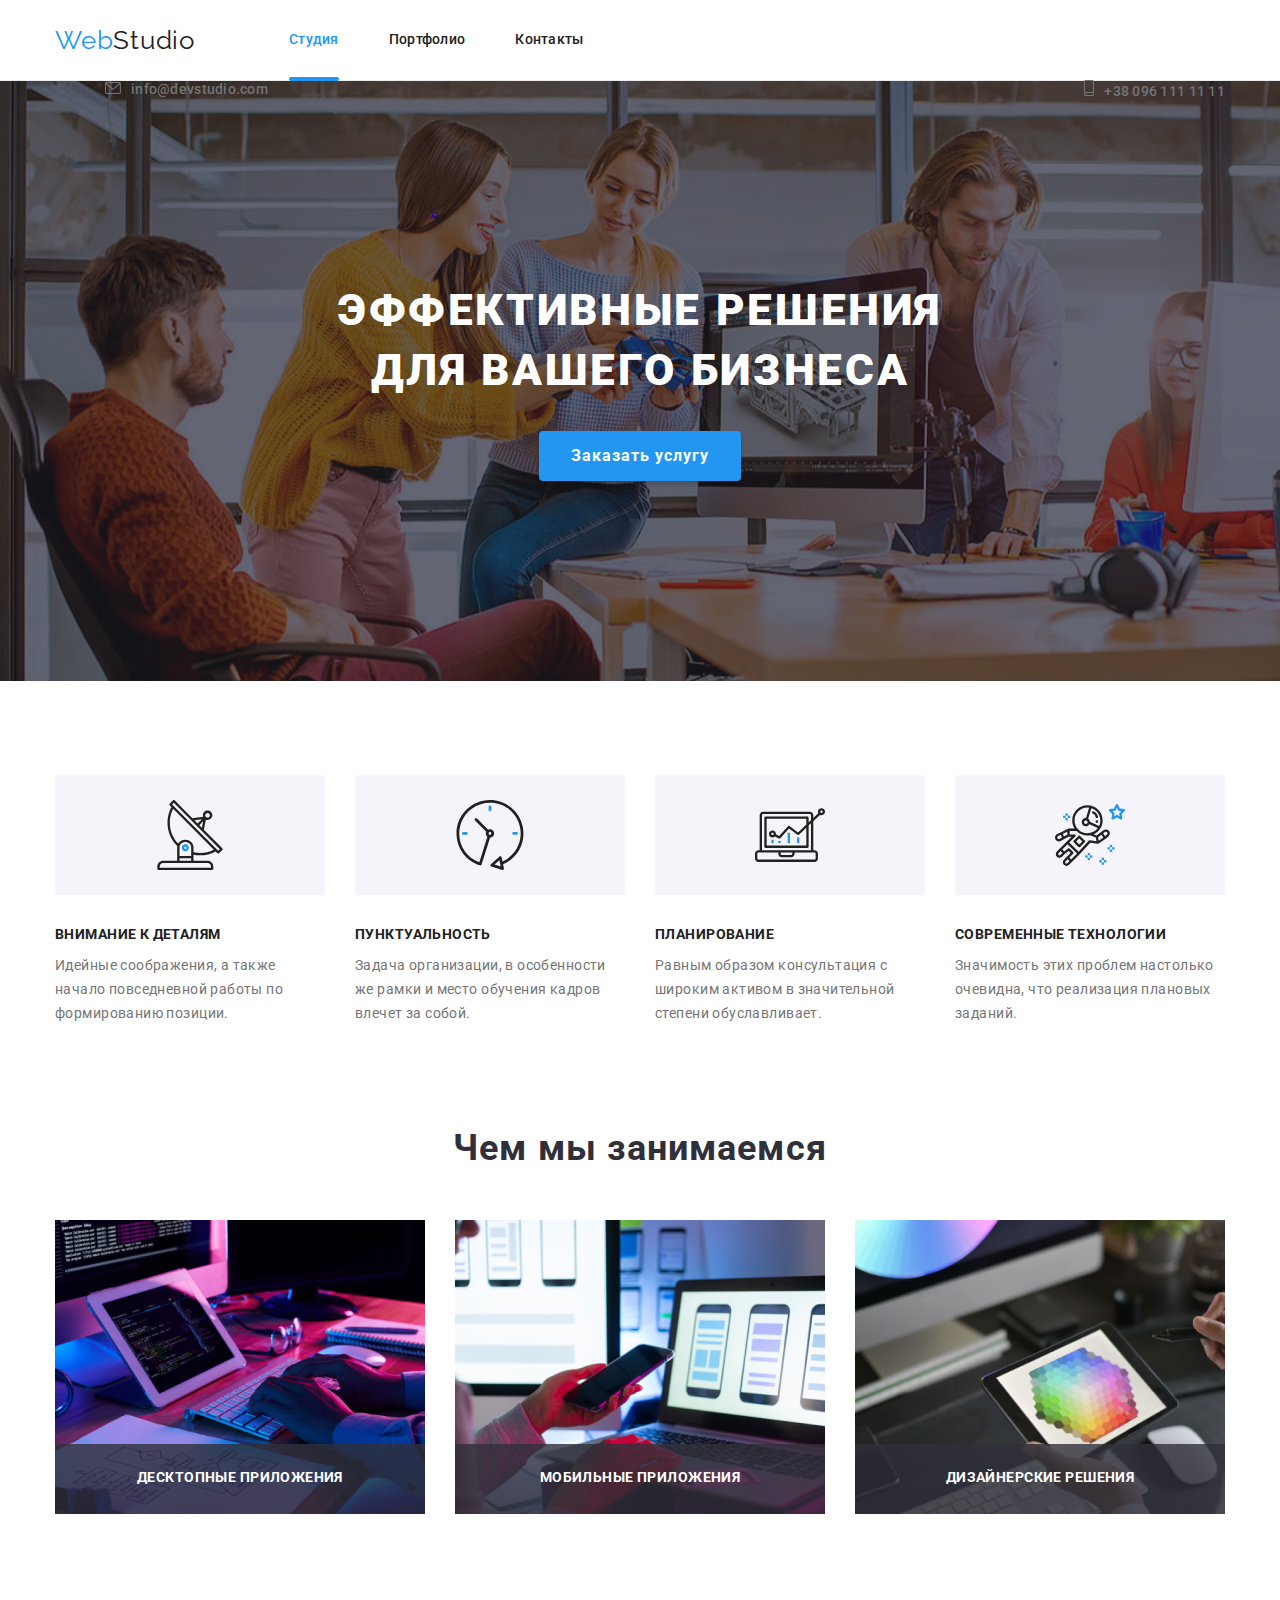
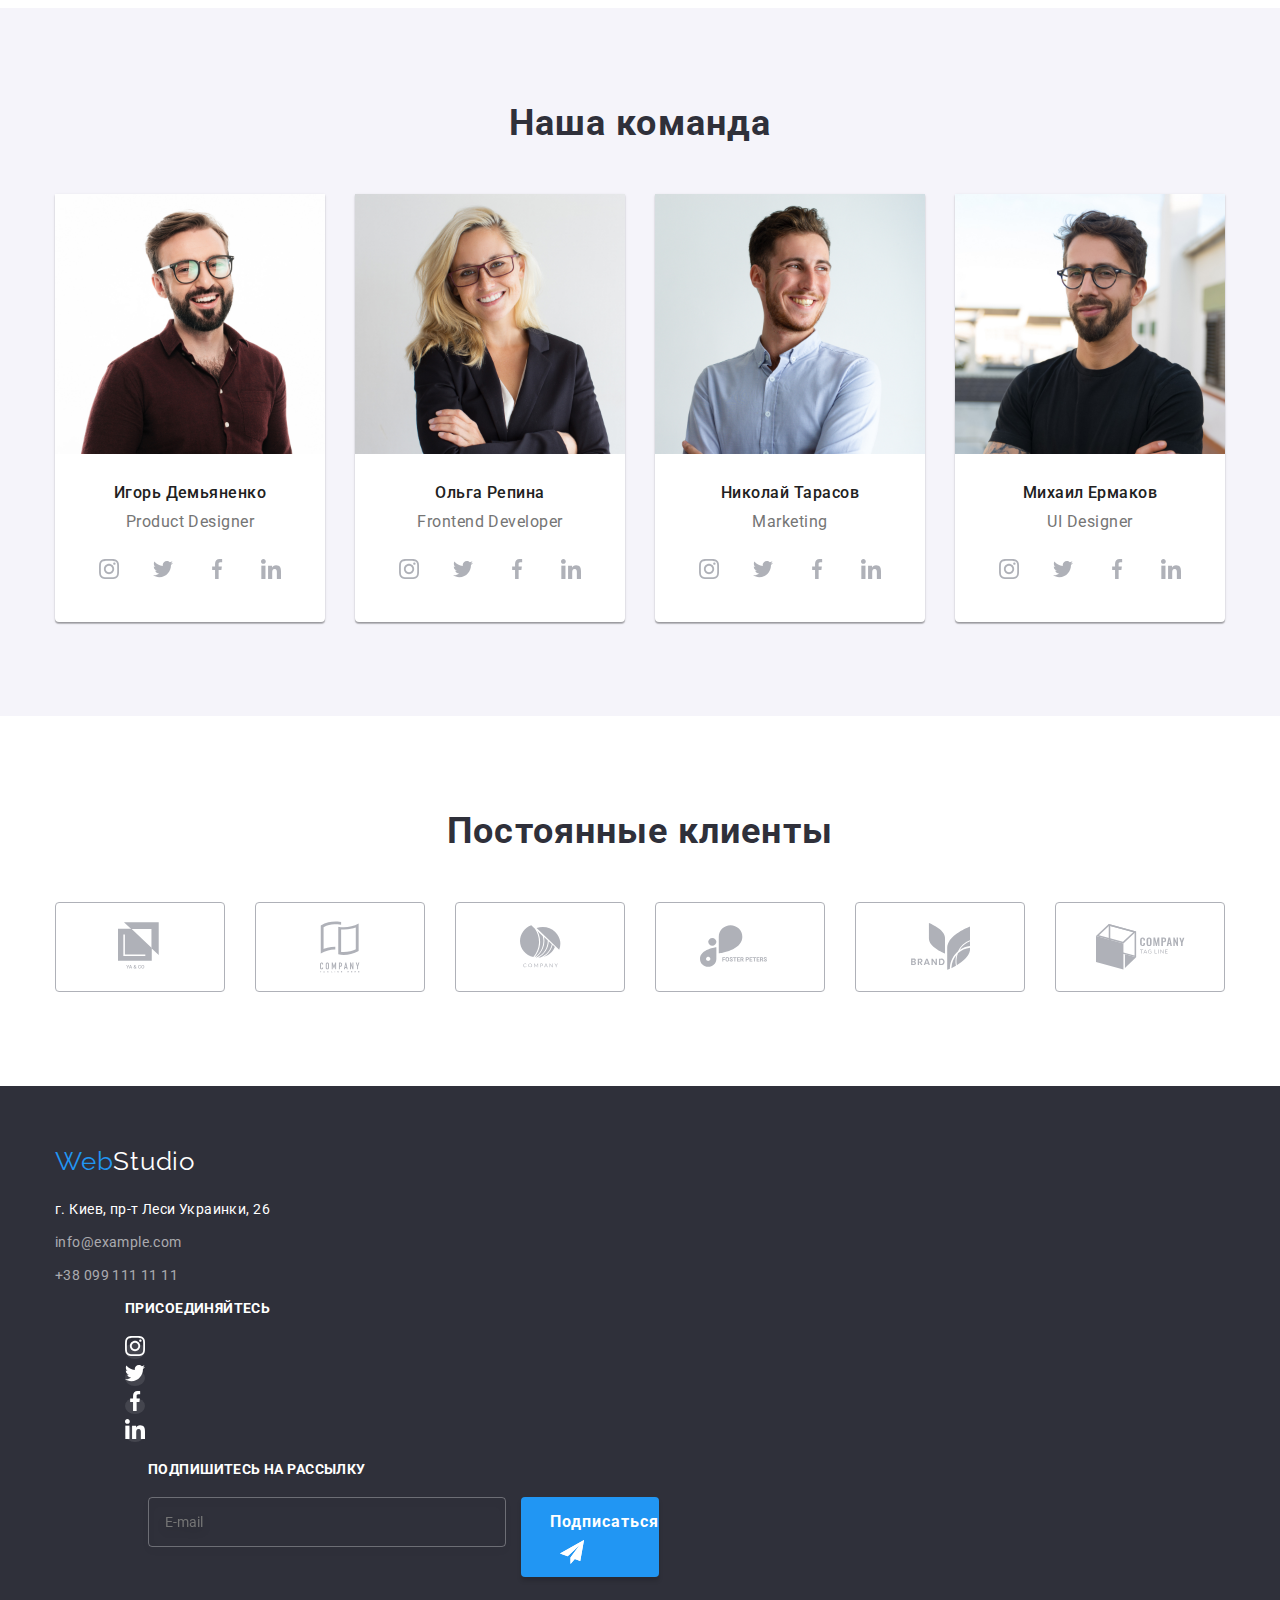
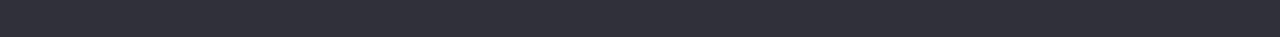
==== commit 09be4631: "ap" ====
--- a/index.html
+++ b/index.html
@@ -15,13 +15,13 @@
       <div class="container header-topline-box">
         <nav class="logo-box-top">
           <a class="web-logo" href="./index.html"><span class="web-part">Web</span><span>Studio</span></a>
-          <ul class="list main-nav">
+          <ul class="list main-nav is-hidden">
             <li class="main-nav-item"><a class="link link-type list active" href="./index.html">Студия</a></li>
             <li class="main-nav-item"><a class="link link-type list" href="./portfolio.html">Портфолио</a></li>
             <li class="main-nav-item"><a class="link link-type list" href="#Contacts">Контакты</a></li>
           </ul>
         </nav>
-        <ul class="list info-box-top">
+        <ul class="list info-box-top is-hidden">
           <li class="list link link-header">
             <a class="link link-header" href="mailto:info@devstudio.com">
               <svg class="mailto-svg"><use href="./images/sprite.svg#envelope"></use></svg>info@devstudio.com
@@ -39,7 +39,7 @@
       <!-- Шапка -->
       <section class="hero">
         <div class="container">
-          <h1 class="hero-header">Эффективные решения для вашего бизнеса</h1>
+          <h1 class="hero-header">Эффективные решения<br />для вашего бизнеса</h1>
           <button data-modal-open class="hero-button" type="button">Заказать услугу</button>
         </div>
         <!-- Модалка -->
@@ -93,40 +93,40 @@
         </div>
       </section>
       <!-- Особенности -->
-      <section class="features">
+      <section class="features-section">
         <div class="container">
           <ul class="features-list">
-            <li>
+            <li class="features-item">
               <div class="features-box">
-                <svg>
-                  <use width="70" height="70" href="./images/sprite.svg#antenna"></use>
+                <svg width="70" height="70">
+                  <use href="./images/sprite.svg#antenna"></use>
                 </svg>
               </div>
               <h3 class="feature-header">Внимание к деталям</h3>
               <p class="item-p">Идейные соображения, а также начало повседневной работы по формированию позиции.</p>
             </li>
-            <li>
+            <li class="features-item">
               <div class="features-box">
-                <svg>
-                  <use width="70" height="70" href="./images/sprite.svg#clock"></use>
+                <svg width="70" height="70">
+                  <use href="./images/sprite.svg#clock"></use>
                 </svg>
               </div>
               <h3 class="feature-header">Пунктуальность</h3>
               <p class="item-p">Задача организации, в особенности же рамки и место обучения кадров влечет за собой.</p>
             </li>
-            <li>
+            <li class="features-item">
               <div class="features-box">
-                <svg>
-                  <use width="70" height="70" href="./images/sprite.svg#diagram"></use>
+                <svg width="70" height="70">
+                  <use href="./images/sprite.svg#diagram"></use>
                 </svg>
               </div>
               <h3 class="feature-header">Планирование</h3>
               <p class="item-p">Равным образом консультация с широким активом в значительной степени обуславливает.</p>
             </li>
-            <li>
+            <li class="features-item">
               <div class="features-box">
-                <svg>
-                  <use width="70" height="70" href="./images/sprite.svg#astronaut"></use>
+                <svg width="70" height="70">
+                  <use href="./images/sprite.svg#astronaut"></use>
                 </svg>
               </div>
               <h3 class="feature-header">Современные технологии</h3>
@@ -328,48 +328,48 @@
         </div>
       </section>
       <!-- Постоянные клиенты -->
-      <section class="clients">
+      <section class="clients-section">
         <div class="container">
-          <h2 class="our-team-header">Постоянные клиенты</h2>
+          <h2 class="clients-section-header">Постоянные клиенты</h2>
           <ul class="clients-list">
             <li class="clients-item">
               <a class="clients-link" href="" target="_blank" rel="noreferrer noopener">
-                <svg class="clients-svg clients-svg-1">
+                <svg class="clients-svg" height="50" width="45">
                   <use href="./images/sprite.svg#client-logo-1"></use>
                 </svg>
               </a>
             </li>
             <li class="clients-item">
               <a class="clients-link" href="" target="_blank" rel="noreferrer noopener">
-                <svg class="clients-svg clients-svg-2">
+                <svg class="clients-svg" height="52" width="40">
                   <use href="./images/sprite.svg#client-logo-2"></use>
                 </svg>
               </a>
             </li>
             <li class="clients-item">
               <a class="clients-link" href="" target="_blank" rel="noreferrer noopener">
-                <svg class="clients-svg clients-svg-3">
+                <svg class="clients-svg" height="43" width="41">
                   <use href="./images/sprite.svg#client-logo-3"></use>
                 </svg>
               </a>
             </li>
             <li class="clients-item">
               <a class="clients-link" href="" target="_blank" rel="noreferrer noopener">
-                <svg class="clients-svg clients-svg-4">
+                <svg class="clients-svg" height="43" width="80">
                   <use href="./images/sprite.svg#client-logo-4"></use>
                 </svg>
               </a>
             </li>
             <li class="clients-item">
               <a class="clients-link" href="" target="_blank" rel="noreferrer noopener">
-                <svg class="clients-svg clients-svg-5">
+                <svg class="clients-svg" height="47" width="59">
                   <use href="./images/sprite.svg#client-logo-5"></use>
                 </svg>
               </a>
             </li>
             <li class="clients-item">
               <a class="clients-link" href="" target="_blank" rel="noreferrer noopener">
-                <svg class="clients-svg clients-svg-6">
+                <svg class="clients-svg" height="46" width="89">
                   <use href="./images/sprite.svg#client-logo-6"></use>
                 </svg>
               </a>
--- a/css/main.min.css
+++ b/css/main.min.css
@@ -1,2 +1,2 @@
-html{-webkit-box-sizing:border-box;box-sizing:border-box}*,*::before,*::after{-webkit-box-sizing:inherit;box-sizing:inherit}h1,h2,h3,p{margin-top:0;margin-bottom:4px}img{display:block;max-width:100%;height:auto}input,select,textarea{color:#fff}body{font-family:"Roboto","sans-serif";font-style:normal;font-weight:400;font-size:14px;line-height:1.71;letter-spacing:0.03em;color:#757575;margin-right:auto;margin-left:auto}.container{width:1200px;padding-right:15px;padding-left:15px;margin-right:auto;margin-left:auto}.link{text-decoration:none}.link:hover,.link:focus{color:#2196f3;-webkit-transition:250ms cubic-bezier(0.4, 0, 0.2, 1);transition:250ms cubic-bezier(0.4, 0, 0.2, 1)}.web-logo{font-family:"Raleway";font-size:26px;line-height:1.19;letter-spacing:0.03em;text-decoration:none;color:#212121;margin-right:94px}.web-part{color:#2196f3}.web-wpart{color:#fff}.main-header{background-color:#fff;border-bottom:1px solid #ececec}.header-topline-box{position:relative;display:-webkit-box;display:-ms-flexbox;display:flex;-webkit-box-pack:justify;-ms-flex-pack:justify;justify-content:space-between;-webkit-box-align:center;-ms-flex-align:center;align-items:center;height:80px}.logo-box-top{display:-webkit-box;display:-ms-flexbox;display:flex;-webkit-box-align:center;-ms-flex-align:center;align-items:center}.logo-box-top>.main-nav>li>a{position:relative;padding-top:32px;padding-bottom:32px}.link-type{font-weight:500;font-size:14px;line-height:1.14;letter-spacing:0.02em;color:#212121}.link-type:hover::after,.link-type:focus::after{content:"";display:block;position:absolute;bottom:-1px;left:0;width:100%;height:4px;border-radius:2px;background-color:#2196f3;-webkit-transition:250ms cubic-bezier(0.4, 0, 0.2, 1);transition:250ms cubic-bezier(0.4, 0, 0.2, 1);z-index:99}.link-header{display:-webkit-box;display:-ms-flexbox;display:flex;-webkit-box-align:center;-ms-flex-align:center;align-items:center;font-weight:500;font-size:14px;line-height:1.14;letter-spacing:0.02em;color:#757575;margin-left:50px}.link-header:hover .mailto-svg,.link-header:focus .mailto-svg{fill:#2196f3;-webkit-transition:250ms cubic-bezier(0.4, 0, 0.2, 1);transition:250ms cubic-bezier(0.4, 0, 0.2, 1)}.link-header:hover .tel-svg,.link-header:focus .tel-svg{fill:#2196f3;-webkit-transition:250ms cubic-bezier(0.4, 0, 0.2, 1);transition:250ms cubic-bezier(0.4, 0, 0.2, 1)}.link-header:last-child{margin-right:0px}.info-box-top{display:-webkit-box;display:-ms-flexbox;display:flex;margin-top:32px;margin-bottom:32px}.list{list-style:none;display:-webkit-box;display:-ms-flexbox;display:flex;-webkit-box-pack:justify;-ms-flex-pack:justify;justify-content:space-between;padding-left:0;padding-bottom:0;margin:0}.main-nav{display:-webkit-box;display:-ms-flexbox;display:flex;-webkit-box-align:start;-ms-flex-align:start;align-items:flex-start}.main-nav-item{padding-right:50px}.main-nav-item:last-child{padding-right:0}.active{color:#2196f3}.active::after{content:"";display:block;position:absolute;bottom:-1px;left:0;width:100%;height:4px;border-radius:2px;background-color:#2196f3;z-index:99}.mailto-svg{width:16px;height:12px;margin-right:10px;fill:#757575}.tel-svg{width:10px;height:16px;margin-right:10px;fill:#757575}.hero{display:-webkit-box;display:-ms-flexbox;display:flex;-ms-flex-wrap:wrap;flex-wrap:wrap;text-align:center;padding-top:200px;padding-bottom:200px;background-color:#2f303a;background-image:radial-gradient(circle at center, rgba(47,48,58,0.4), rgba(47,48,58,0.4)),url(../images/herobackgrund.jpg);background-size:cover;background-repeat:no-repeat}.hero-header{text-align:center;max-width:696px;font-weight:900;font-size:44px;line-height:1.36;letter-spacing:0.06em;text-transform:uppercase;color:#fff;margin-right:auto;margin-bottom:30px;margin-left:auto}.hero-button{background-color:#2196f3;border-style:none;font-weight:700;font-size:16px;line-height:1.87;letter-spacing:0.06em;padding:10px 32px;-webkit-box-shadow:0px 4px 4px rgba(0,0,0,0.15);box-shadow:0px 4px 4px rgba(0,0,0,0.15);border-radius:4px;color:#fff;cursor:pointer}.hero-button:hover,.hero-button:focus{color:#2196f3;background-color:#f5f4fa;-webkit-transition:250ms cubic-bezier(0.4, 0, 0.2, 1);transition:250ms cubic-bezier(0.4, 0, 0.2, 1)}.backdrop{position:fixed;top:0;right:0;bottom:0;left:0;width:100%;height:100%;background-color:rgba(0,0,0,0.2);-webkit-transition:250ms cubic-bezier(0.4, 0, 0.2, 1);transition:250ms cubic-bezier(0.4, 0, 0.2, 1);z-index:99}.backdrop.is-hidden{visibility:hidden;opacity:0;pointer-events:none}.backdrop.is-hidden .modal{-webkit-transform:translate(-50%, 0) scale(0.2, 0.25);transform:translate(-50%, 0) scale(0.2, 0.25)}.modal{position:relative;top:50%;left:50%;width:528px;padding:40px;border-radius:4px;background-color:#fff;-webkit-box-shadow:0px 1px 3px rgba(0,0,0,0.12),0px 1px 1px rgba(0,0,0,0.14),0px 2px 1px rgba(0,0,0,0.2);box-shadow:0px 1px 3px rgba(0,0,0,0.12),0px 1px 1px rgba(0,0,0,0.14),0px 2px 1px rgba(0,0,0,0.2);-webkit-transform:translate(-50%, -50%) scale(1);transform:translate(-50%, -50%) scale(1);-webkit-transition:250ms cubic-bezier(0.4, 0, 0.2, 1);transition:250ms cubic-bezier(0.4, 0, 0.2, 1);z-index:99}.modal-close-button{position:absolute;display:-webkit-box;display:-ms-flexbox;display:flex;-webkit-box-align:center;-ms-flex-align:center;align-items:center;-webkit-box-pack:center;-ms-flex-pack:center;justify-content:center;top:8px;right:8px;padding:0;width:30px;height:30px;border-radius:50%;border:1px solid rgba(0,0,0,0.1);background-color:transparent}.modal-close-button:hover svg,.modal-close-button:focus svg{fill:#2196f3;-webkit-transition:250ms cubic-bezier(0.4, 0, 0.2, 1);transition:250ms cubic-bezier(0.4, 0, 0.2, 1)}.modal-header{margin-bottom:12px;font-style:normal;font-weight:bold;font-size:20px;line-height:1.15;text-align:center;letter-spacing:0.03em;color:#212121}.modal-input-form{position:relative;display:-webkit-box;display:-ms-flexbox;display:flex;-webkit-box-orient:vertical;-webkit-box-direction:normal;-ms-flex-direction:column;flex-direction:column}.modal-input-form input:hover,.modal-input-form input:focus{outline:none;border:1px solid #2196f3;-webkit-box-sizing:border-box;box-sizing:border-box;border-radius:4px;color:rgba(117,117,117,0.5);-webkit-transition:250ms cubic-bezier(0.4, 0, 0.2, 1);transition:250ms cubic-bezier(0.4, 0, 0.2, 1)}.modal-input-form:hover svg,.modal-input-form:focus svg{fill:#2196f3;-webkit-transition:250ms cubic-bezier(0.4, 0, 0.2, 1);transition:250ms cubic-bezier(0.4, 0, 0.2, 1)}.modal-input-form:focus-within{fill:#2196f3}.modal-input-form textarea:hover,.modal-input-form textarea:focus{outline:none;border:1px solid #2196f3;-webkit-box-sizing:border-box;box-sizing:border-box;border-radius:4px}.modal-input-agreement{position:relative;display:-webkit-box;display:-ms-flexbox;display:flex;-webkit-box-pack:center;-ms-flex-pack:center;justify-content:center;-webkit-box-align:center;-ms-flex-align:center;align-items:center;margin-bottom:30px}.modal-input-agreement input[type="checkbox"]+label::before{background:url(../images/checkbox.svg)}.modal-input-agreement input[type="checkbox"]:checked+label::before{background:url(../images/checkbox-check.svg)}.modal-input-agreement label::before{position:absolute;display:inline-block;content:"";top:3px;left:8px;width:16px;height:15px;background:url("../images/checkbox.svg")}.modal-input-agreement input{visibility:hidden}.modal-input-label{margin-bottom:4px;font-size:12px;line-height:1.17;letter-spacing:0.01em;text-align:left;color:#757575}.modal-input-field{margin-bottom:10px;padding-left:40px;width:448px;height:40px;font-style:#212121;border:1px solid rgba(33,33,33,0.2);-webkit-box-sizing:border-box;box-sizing:border-box;border-radius:4px;color:#757575}.modal-input-textarea{margin-bottom:20px;padding:12px 16px 12px 16px;max-width:100%;min-width:100%;min-height:120px;border:1px solid rgba(33,33,33,0.2);-webkit-box-sizing:border-box;box-sizing:border-box;border-radius:4px;background-color:transparent;color:#757575}.modal-input-textarea::-webkit-input-placeholder{font-size:12px;line-height:1.33;-webkit-box-align:left;align-items:left;letter-spacing:0.03em;color:rgba(117,117,117,0.5)}.modal-input-textarea:-ms-input-placeholder{font-size:12px;line-height:1.33;-ms-flex-align:left;align-items:left;letter-spacing:0.03em;color:rgba(117,117,117,0.5)}.modal-input-textarea::-ms-input-placeholder{font-size:12px;line-height:1.33;-ms-flex-align:left;align-items:left;letter-spacing:0.03em;color:rgba(117,117,117,0.5)}.modal-input-textarea::placeholder{font-size:12px;line-height:1.33;-webkit-box-align:left;-ms-flex-align:left;align-items:left;letter-spacing:0.03em;color:rgba(117,117,117,0.5)}.modal-input-icon{position:absolute;top:32px;left:15px;display:-webkit-box;display:-ms-flexbox;display:flex;-webkit-box-pack:center;-ms-flex-pack:center;justify-content:center;-webkit-box-align:center;-ms-flex-align:center;align-items:center}.modal-input-check-icon{position:absolute;top:3px;left:5px;display:-webkit-box;display:-ms-flexbox;display:flex;-webkit-box-pack:center;-ms-flex-pack:center;justify-content:center;-webkit-box-align:center;-ms-flex-align:center;align-items:center}.modal-send-button{width:200px;height:50px;border-style:none;font-weight:700;font-size:16px;line-height:1.87;letter-spacing:0.06em;padding:10px 32px;background-color:#2196f3;-webkit-box-shadow:0px 4px 4px rgba(0,0,0,0.15);box-shadow:0px 4px 4px rgba(0,0,0,0.15);border-radius:4px;color:#fff;cursor:pointer}.modal-send-button:hover,.modal-send-button:focus{background:#188ce8;-webkit-box-shadow:0px 4px 4px rgba(0,0,0,0.15);box-shadow:0px 4px 4px rgba(0,0,0,0.15);border-radius:4px}.checkbox-agr-link{color:#2196f3}.features{padding-top:94px;background-color:#fff}.features-list{list-style:none;display:-webkit-box;display:-ms-flexbox;display:flex;-webkit-box-pack:justify;-ms-flex-pack:justify;justify-content:space-between;padding-left:0;margin:0}.features-box{display:-webkit-box;display:-ms-flexbox;display:flex;width:270px;height:120px;background-color:#f5f4fa;margin-bottom:30px;border-radius:4px;padding-top:25px;padding-right:100px;padding-bottom:25px;padding-left:100px}.feature-header{font-weight:700;font-size:14px;line-height:1.42;letter-spacing:0.03em;text-transform:uppercase;color:#212121;margin-bottom:10px}.item-p{width:270px;height:75px}.what-we-do{padding-top:94px;padding-bottom:94px;background-color:#fff}.wwd-header{font-weight:700;font-size:36px;line-height:1.17;text-align:center;letter-spacing:0.03em;margin-bottom:50px;color:#2f303a}.wwd-item{position:relative;z-index:1}.wwd-item p{position:absolute;color:#fff;top:246px;font-weight:700;font-size:14px;text-align:center;letter-spacing:0.03em;text-transform:uppercase;width:100%;z-index:2;margin:0}.wwd-item::after{content:"";position:absolute;top:224px;left:0;width:100%;height:70px;background-color:rgba(47,48,58,0.8);z-index:1}.our-team{padding-top:94px;padding-bottom:94px;background-color:#f5f4fa}.our-team-header{font-weight:700;font-size:36px;line-height:1.17;text-align:center;letter-spacing:0.03em;margin-bottom:50px;color:#2f303a}.team-memb-box{width:270px;height:428px;background:#fff;-webkit-box-shadow:0px 1px 3px rgba(0,0,0,0.12),0px 1px 1px rgba(0,0,0,0.14),0px 2px 1px rgba(0,0,0,0.2);box-shadow:0px 1px 3px rgba(0,0,0,0.12),0px 1px 1px rgba(0,0,0,0.14),0px 2px 1px rgba(0,0,0,0.2);border-radius:0px 0px 4px 4px}.team-memb-box:not(last-child){margin-right:30px}.tm-description{margin-top:30px;margin-bottom:16px}.team-memb-name{font-weight:500;font-size:16px;line-height:1.18;text-align:center;letter-spacing:0.03em;color:#212121;margin-bottom:10px}.team-memb-role{font-size:16px;line-height:1.18;text-align:center;letter-spacing:0.03em;color:#757575}.social-team-box{display:-webkit-box;display:-ms-flexbox;display:flex;-webkit-box-pack:space-evenly;-ms-flex-pack:space-evenly;justify-content:space-evenly}.social-team-icons{display:-webkit-box;display:-ms-flexbox;display:flex;padding:0}.social-icons-item{list-style:none;fill:#fff;margin-right:10px}.social-icons-item:last-child{margin-right:0}.social-team-link{display:-webkit-box;display:-ms-flexbox;display:flex;-webkit-box-align:center;-ms-flex-align:center;align-items:center;-webkit-box-pack:center;-ms-flex-pack:center;justify-content:center;width:44px;height:44px;border-radius:50%}.social-team-link:hover,.social-team-link:focus{-webkit-transition:250ms cubic-bezier(0.4, 0, 0.2, 1);transition:250ms cubic-bezier(0.4, 0, 0.2, 1);background-color:#2196f3}.social-team-link:hover .social-team-svg,.social-team-link:focus .social-team-svg{-webkit-transition:250ms cubic-bezier(0.4, 0, 0.2, 1);transition:250ms cubic-bezier(0.4, 0, 0.2, 1);fill:#fff}.social-team-svg{width:20px;height:20px;fill:#afb1b8}.clients{padding-top:94px;padding-bottom:94px;background-color:#fff}.clients-list{display:-webkit-box;display:-ms-flexbox;display:flex;padding-left:0;margin-top:0;margin-bottom:0;list-style:none}.clients-item:last-child{margin-right:0}.clients-link{display:-webkit-box;display:-ms-flexbox;display:flex;-webkit-box-align:center;-ms-flex-align:center;align-items:center;-webkit-box-pack:center;-ms-flex-pack:center;justify-content:center;width:170px;height:90px;border:1px solid #afb1b8;-webkit-box-sizing:border-box;box-sizing:border-box;border-radius:4px;margin-right:30px;fill:#afb1b8}.clients-link:hover,.clients-link:focus{border-color:#2196f3;-webkit-transition:250ms cubic-bezier(0.4, 0, 0.2, 1);transition:250ms cubic-bezier(0.4, 0, 0.2, 1)}.clients-link:hover .clients-svg,.clients-link:focus .clients-svg{fill:#2196f3;-webkit-transition:250ms cubic-bezier(0.4, 0, 0.2, 1);transition:250ms cubic-bezier(0.4, 0, 0.2, 1)}.clients-svg-1{height:50px;width:45px;fill:#afb1b8}.clients-svg-2{height:52px;width:40px;fill:#afb1b8}.clients-svg-3{height:43px;width:41px;fill:#afb1b8}.clients-svg-4{height:43px;width:80px;fill:#afb1b8}.clients-svg-5{height:47px;width:59px;fill:#afb1b8}.clients-svg-6{height:46px;width:89px;fill:#afb1b8}.footer-bg{padding-top:60px;padding-bottom:60px;background-color:#2f303a}.contact-list{display:-webkit-box;display:-ms-flexbox;display:flex}.contact-list-header{font-weight:700;font-size:14px;line-height:16px;letter-spacing:0.03em;text-transform:uppercase;color:#fff;margin-top:12px;margin-bottom:20px;margin-left:70px}.map-link-box{margin-bottom:9px}.map-link{font-style:normal;color:#fff}.mail-link-box{margin-bottom:9px}.link-footer{font-style:normal;font-size:14px;line-height:1.71;letter-spacing:0.03em;color:rgba(255,255,255,0.6)}.social-icons{display:-webkit-box;display:-ms-flexbox;display:flex;padding:0;margin-left:70px}.social-icons-link{display:-webkit-box;display:-ms-flexbox;display:flex;-webkit-box-align:center;-ms-flex-align:center;align-items:center;-webkit-box-pack:center;-ms-flex-pack:center;justify-content:center;width:44px;height:44px;border-radius:50%;background:rgba(255,255,255,0.1)}.social-icons-link:hover,.social-icons-link:focus{-webkit-transition:250ms cubic-bezier(0.4, 0, 0.2, 1);transition:250ms cubic-bezier(0.4, 0, 0.2, 1);background-color:#2196f3}.social-icons-svg{width:20px;height:20px;fill:#fff}.telegram-sub-header{font-weight:700;font-size:14px;line-height:16px;letter-spacing:0.03em;text-transform:uppercase;color:#fff;margin-top:12px;margin-bottom:20px;margin-left:93px}.telegram-sub-form{display:-webkit-box;display:-ms-flexbox;display:flex;padding:0;margin-left:93px}.telegram-sub-label{width:358px;height:50px;margin-right:12px;padding-top:15px;padding-right:16px;padding-bottom:15px;padding-left:16px;border:1px solid rgba(255,255,255,0.3);-webkit-box-sizing:border-box;box-sizing:border-box;-webkit-filter:drop-shadow(0px 4px 4px rgba(0,0,0,0.15));filter:drop-shadow(0px 4px 4px rgba(0,0,0,0.15));border-radius:4px;background-color:transparent}.telegram-sub-label textarea::-webkit-input-placeholder{font-size:16px;line-height:1.25;display:-webkit-box;display:flex;-webkit-box-align:center;align-items:center;letter-spacing:0.03em;color:rgba(255,255,255,0.6)}.telegram-sub-label textarea:-ms-input-placeholder{font-size:16px;line-height:1.25;display:-ms-flexbox;display:flex;-ms-flex-align:center;align-items:center;letter-spacing:0.03em;color:rgba(255,255,255,0.6)}.telegram-sub-label textarea::-ms-input-placeholder{font-size:16px;line-height:1.25;display:-ms-flexbox;display:flex;-ms-flex-align:center;align-items:center;letter-spacing:0.03em;color:rgba(255,255,255,0.6)}.telegram-sub-label textarea::placeholder{font-size:16px;line-height:1.25;display:-webkit-box;display:-ms-flexbox;display:flex;-webkit-box-align:center;-ms-flex-align:center;align-items:center;letter-spacing:0.03em;color:rgba(255,255,255,0.6)}.telegram-sub-button{display:-webkit-box;display:-ms-flexbox;display:flex;border-style:none;font-weight:700;font-size:16px;line-height:1.87;letter-spacing:0.06em;padding:10px 0px 10px 29px;border-radius:4px;background-color:#2196f3;color:#fff;-webkit-box-shadow:0px 4px 4px rgba(0,0,0,0.15);box-shadow:0px 4px 4px rgba(0,0,0,0.15);cursor:pointer}.telegram-btn-logo{display:block;width:24px;height:24px;margin:3px 28px 3px 10px;background-image:url(../images/social-links/telegram-1.svg);background-repeat:no-repeat;background-position:center}.logo-box{margin-bottom:20px}.project-section{padding-top:94px;padding-bottom:94px}.button-project-list{list-style:none;display:-webkit-box;display:-ms-flexbox;display:flex;-ms-flex-wrap:wrap;flex-wrap:wrap;-webkit-box-pack:center;-ms-flex-pack:center;justify-content:center;margin-top:0;margin-bottom:0;padding-left:0}.filter-button{font-weight:500;font-size:16px;line-height:1.62;text-align:center;border-style:none;letter-spacing:0.03em;border-radius:4px;color:#212121;padding-top:6px;padding-right:22px;padding-bottom:6px;padding-left:22px;margin-right:8px;cursor:pointer}.filter-button:hover,.filter-button:focus{border-radius:4px;color:#fff;background-color:#2196f3;-webkit-transition:250ms cubic-bezier(0.4, 0, 0.2, 1);transition:250ms cubic-bezier(0.4, 0, 0.2, 1);-webkit-box-shadow:0px 3px 1px rgba(0,0,0,0.1),0px 1px 2px rgba(0,0,0,0.08),0px 2px 2px rgba(0,0,0,0.12);box-shadow:0px 3px 1px rgba(0,0,0,0.1),0px 1px 2px rgba(0,0,0,0.08),0px 2px 2px rgba(0,0,0,0.12)}.project-list{margin:0}.project-list{list-style:none;display:-webkit-box;display:-ms-flexbox;display:flex;-ms-flex-wrap:wrap;flex-wrap:wrap;-webkit-box-pack:justify;-ms-flex-pack:justify;justify-content:space-between;padding-left:0;margin-top:50px}.project-item{width:370px;height:404px;border:1px solid #f5f4fa}.project-item:not(:nth-last-child(-n+3)){margin-bottom:30px}.project-item:hover,.project-item:focus{-webkit-box-shadow:0px 1px 1px rgba(0,0,0,0.12),0px 4px 4px rgba(0,0,0,0.06),1px 4px 6px rgba(0,0,0,0.16);box-shadow:0px 1px 1px rgba(0,0,0,0.12),0px 4px 4px rgba(0,0,0,0.06),1px 4px 6px rgba(0,0,0,0.16);-webkit-transition:250ms cubic-bezier(0.4, 0, 0.2, 1);transition:250ms cubic-bezier(0.4, 0, 0.2, 1)}.project-link{text-decoration:none}.project-link:hover .project-thumb-over,.project-link:focus .project-thumb-over{-webkit-transform:translatey(0);transform:translatey(0)}.project-thumb{position:relative;overflow:hidden}.project-thumb-over{position:absolute;top:0;left:0;width:100%;height:100%;background-color:rgba(33,150,243,0.9);-webkit-transform:translatey(100%);transform:translatey(100%);-webkit-transition:-webkit-transform 250ms cubic-bezier(0.4, 0, 0.2, 1);transition:-webkit-transform 250ms cubic-bezier(0.4, 0, 0.2, 1);transition:transform 250ms cubic-bezier(0.4, 0, 0.2, 1);transition:transform 250ms cubic-bezier(0.4, 0, 0.2, 1), -webkit-transform 250ms cubic-bezier(0.4, 0, 0.2, 1)}.project-description{position:absolute;top:0;left:0;width:100%;height:100%;font-size:18px;line-height:1.56;letter-spacing:0.03em;padding:63px 24px;color:#fff}.project-list-desc{padding-top:20px;padding-right:24px;padding-bottom:20px;padding-left:24px;font-size:16px;width:100%}.ourworks-header{font-weight:700;font-size:18px;line-height:2;letter-spacing:0.06em;color:#212121}.ourworks-desc{font-size:16px;line-height:1.87;letter-spacing:0.03em;color:#757575}
+html{-webkit-box-sizing:border-box;box-sizing:border-box}*,*::before,*::after{-webkit-box-sizing:inherit;box-sizing:inherit}h1,h2,h3,p{margin-top:0;margin-bottom:4px}img{display:block;max-width:100%;height:auto}input,select,textarea{color:#fff}body{font-family:"Roboto","sans-serif";font-style:normal;font-weight:400;font-size:14px;line-height:1.71;letter-spacing:0.03em;color:#757575;margin-right:auto;margin-left:auto}.container{padding-right:15px;padding-left:15px;margin-right:auto;margin-left:auto}@media screen and (min-width: 480px){.container{width:480px}}@media screen and (min-width: 768px){.container{width:768px}}@media screen and (min-width: 1200px){.container{width:1200px}}.link{text-decoration:none}.link:hover,.link:focus{color:#2196f3;-webkit-transition:250ms cubic-bezier(0.4, 0, 0.2, 1);transition:250ms cubic-bezier(0.4, 0, 0.2, 1)}.web-logo{font-family:"Raleway";font-size:26px;line-height:1.19;letter-spacing:0.03em;text-decoration:none;color:#212121;margin-right:94px}.web-part{color:#2196f3}.web-wpart{color:#fff}.main-header{background-color:#fff;border-bottom:1px solid #ececec}.header-topline-box{position:relative;display:-webkit-box;display:-ms-flexbox;display:flex;-webkit-box-pack:justify;-ms-flex-pack:justify;justify-content:space-between;-webkit-box-align:center;-ms-flex-align:center;align-items:center;height:80px}@media screen and (min-width: 480px){.header-topline-box{display:block}}.logo-box-top{display:-webkit-box;display:-ms-flexbox;display:flex;-webkit-box-align:center;-ms-flex-align:center;align-items:center}.logo-box-top>.main-nav>li>a{position:relative;padding-top:32px;padding-bottom:32px}.link-type{font-weight:500;font-size:14px;line-height:1.14;letter-spacing:0.02em;color:#212121}.link-type:hover::after,.link-type:focus::after{content:"";display:block;position:absolute;bottom:-1px;left:0;width:100%;height:4px;border-radius:2px;background-color:#2196f3;-webkit-transition:250ms cubic-bezier(0.4, 0, 0.2, 1);transition:250ms cubic-bezier(0.4, 0, 0.2, 1);z-index:99}.link-header{-webkit-box-align:center;-ms-flex-align:center;align-items:center;font-weight:500;font-size:14px;line-height:1.14;letter-spacing:0.02em;color:#757575;margin-left:50px}.link-header:hover .mailto-svg,.link-header:focus .mailto-svg{fill:#2196f3;-webkit-transition:250ms cubic-bezier(0.4, 0, 0.2, 1);transition:250ms cubic-bezier(0.4, 0, 0.2, 1)}.link-header:hover .tel-svg,.link-header:focus .tel-svg{fill:#2196f3;-webkit-transition:250ms cubic-bezier(0.4, 0, 0.2, 1);transition:250ms cubic-bezier(0.4, 0, 0.2, 1)}.link-header:last-child{margin-right:0px}.info-box-top{display:-webkit-box;display:-ms-flexbox;display:flex;margin-top:32px;margin-bottom:32px}@media screen and (max-width: 767px){.info-box-top.is-hidden{display:none}}.list{padding-left:0;padding-bottom:0;margin:0;list-style:none}@media screen and (min-width: 1200px){.list{display:-webkit-box;display:-ms-flexbox;display:flex;-webkit-box-pack:justify;-ms-flex-pack:justify;justify-content:space-between}}@media screen and (max-width: 767px){.main-nav.is-hidden{display:none}}@media screen and (min-width: 1200px){.main-nav{display:-webkit-box;display:-ms-flexbox;display:flex;-webkit-box-align:start;-ms-flex-align:start;align-items:flex-start}}.main-nav-item{padding-right:50px}.main-nav-item:last-child{padding-right:0}.active{color:#2196f3}.active::after{content:"";display:block;position:absolute;bottom:-1px;left:0;width:100%;height:4px;border-radius:2px;background-color:#2196f3;z-index:99}.mailto-svg{width:16px;height:12px;margin-right:10px;fill:#757575}.tel-svg{width:10px;height:16px;margin-right:10px;fill:#757575}.hero{text-align:center;padding-top:200px;padding-bottom:200px;background-color:#2f303a;background-image:radial-gradient(circle at center, rgba(47,48,58,0.4), rgba(47,48,58,0.4)),url(../images/herobackgrund.jpg);background-size:cover;background-repeat:no-repeat}.hero-header{text-align:center;max-width:696px;font-weight:900;line-height:1.36;letter-spacing:0.06em;text-transform:uppercase;color:#fff;margin-right:auto;margin-bottom:30px;margin-left:auto}@media screen and (min-width: 480px){.hero-header{font-size:26px}}@media screen and (min-width: 1200px){.hero-header{font-size:44px}}.hero-button{background-color:#2196f3;border-style:none;font-weight:700;font-size:16px;line-height:1.87;letter-spacing:0.06em;padding:10px 32px;-webkit-box-shadow:0px 4px 4px rgba(0,0,0,0.15);box-shadow:0px 4px 4px rgba(0,0,0,0.15);border-radius:4px;color:#fff;cursor:pointer}.hero-button:hover,.hero-button:focus{color:#2196f3;background-color:#f5f4fa;-webkit-transition:250ms cubic-bezier(0.4, 0, 0.2, 1);transition:250ms cubic-bezier(0.4, 0, 0.2, 1)}.backdrop{position:fixed;top:0;right:0;bottom:0;left:0;width:100%;height:100%;background-color:rgba(0,0,0,0.2);-webkit-transition:250ms cubic-bezier(0.4, 0, 0.2, 1);transition:250ms cubic-bezier(0.4, 0, 0.2, 1);z-index:99}.backdrop.is-hidden{visibility:hidden;opacity:0;pointer-events:none}.backdrop.is-hidden .modal{-webkit-transform:translate(-50%, 0) scale(0.2, 0.25);transform:translate(-50%, 0) scale(0.2, 0.25)}.modal{position:relative;top:50%;left:50%;width:528px;padding:40px;border-radius:4px;background-color:#fff;-webkit-box-shadow:0px 1px 3px rgba(0,0,0,0.12),0px 1px 1px rgba(0,0,0,0.14),0px 2px 1px rgba(0,0,0,0.2);box-shadow:0px 1px 3px rgba(0,0,0,0.12),0px 1px 1px rgba(0,0,0,0.14),0px 2px 1px rgba(0,0,0,0.2);-webkit-transform:translate(-50%, -50%) scale(1);transform:translate(-50%, -50%) scale(1);-webkit-transition:250ms cubic-bezier(0.4, 0, 0.2, 1);transition:250ms cubic-bezier(0.4, 0, 0.2, 1);z-index:99}.modal-close-button{position:absolute;top:8px;right:8px;padding:0;width:30px;height:30px;border-radius:50%;border:1px solid rgba(0,0,0,0.1);background-color:transparent}.modal-close-button:hover svg,.modal-close-button:focus svg{fill:#2196f3;-webkit-transition:250ms cubic-bezier(0.4, 0, 0.2, 1);transition:250ms cubic-bezier(0.4, 0, 0.2, 1)}.modal-header{margin-bottom:12px;font-style:normal;font-weight:bold;font-size:20px;line-height:1.15;text-align:center;letter-spacing:0.03em;color:#212121}.modal-input-form{position:relative}.modal-input-form input:hover,.modal-input-form input:focus{outline:none;border:1px solid #2196f3;-webkit-box-sizing:border-box;box-sizing:border-box;border-radius:4px;color:rgba(117,117,117,0.5);-webkit-transition:250ms cubic-bezier(0.4, 0, 0.2, 1);transition:250ms cubic-bezier(0.4, 0, 0.2, 1)}.modal-input-form:hover svg,.modal-input-form:focus svg{fill:#2196f3;-webkit-transition:250ms cubic-bezier(0.4, 0, 0.2, 1);transition:250ms cubic-bezier(0.4, 0, 0.2, 1)}.modal-input-form:focus-within{fill:#2196f3}.modal-input-form textarea:hover,.modal-input-form textarea:focus{outline:none;border:1px solid #2196f3;-webkit-box-sizing:border-box;box-sizing:border-box;border-radius:4px}.modal-input-agreement{position:relative;margin-bottom:30px}.modal-input-agreement input[type="checkbox"]+label::before{background:url(../images/checkbox.svg)}.modal-input-agreement input[type="checkbox"]:checked+label::before{background:url(../images/checkbox-check.svg)}.modal-input-agreement label::before{position:absolute;display:inline-block;content:"";top:3px;left:8px;width:16px;height:15px;background:url("../images/checkbox.svg")}.modal-input-agreement input{visibility:hidden}.modal-input-label{margin-bottom:4px;font-size:12px;line-height:1.17;letter-spacing:0.01em;text-align:left;color:#757575}.modal-input-field{margin-bottom:10px;padding-left:40px;width:448px;height:40px;font-style:#212121;border:1px solid rgba(33,33,33,0.2);-webkit-box-sizing:border-box;box-sizing:border-box;border-radius:4px;color:#757575}.modal-input-textarea{margin-bottom:20px;padding:12px 16px 12px 16px;max-width:100%;min-width:100%;min-height:120px;border:1px solid rgba(33,33,33,0.2);-webkit-box-sizing:border-box;box-sizing:border-box;border-radius:4px;background-color:transparent;color:#757575}.modal-input-textarea::-webkit-input-placeholder{font-size:12px;line-height:1.33;-webkit-box-align:left;align-items:left;letter-spacing:0.03em;color:rgba(117,117,117,0.5)}.modal-input-textarea:-ms-input-placeholder{font-size:12px;line-height:1.33;-ms-flex-align:left;align-items:left;letter-spacing:0.03em;color:rgba(117,117,117,0.5)}.modal-input-textarea::-ms-input-placeholder{font-size:12px;line-height:1.33;-ms-flex-align:left;align-items:left;letter-spacing:0.03em;color:rgba(117,117,117,0.5)}.modal-input-textarea::placeholder{font-size:12px;line-height:1.33;-webkit-box-align:left;-ms-flex-align:left;align-items:left;letter-spacing:0.03em;color:rgba(117,117,117,0.5)}.modal-input-icon{position:absolute;top:32px;left:15px;display:-webkit-box;display:-ms-flexbox;display:flex;-webkit-box-pack:center;-ms-flex-pack:center;justify-content:center;-webkit-box-align:center;-ms-flex-align:center;align-items:center}.modal-input-check-icon{position:absolute;top:3px;left:5px}.modal-send-button{width:200px;height:50px;border-style:none;font-weight:700;font-size:16px;line-height:1.87;letter-spacing:0.06em;padding:10px 32px;background-color:#2196f3;-webkit-box-shadow:0px 4px 4px rgba(0,0,0,0.15);box-shadow:0px 4px 4px rgba(0,0,0,0.15);border-radius:4px;color:#fff;cursor:pointer}.modal-send-button:hover,.modal-send-button:focus{background:#188ce8;-webkit-box-shadow:0px 4px 4px rgba(0,0,0,0.15);box-shadow:0px 4px 4px rgba(0,0,0,0.15);border-radius:4px}.checkbox-agr-link{color:#2196f3}.features-section{background-color:#fff}@media screen and (min-width: 480px){.features-section{padding-top:60px}}@media screen and (min-width: 1200px){.features-section{padding-top:94px}}.features-list{padding-left:0;margin:0;list-style:none}@media screen and (min-width: 1200px){.features-list{display:-webkit-box;display:-ms-flexbox;display:flex;-webkit-box-pack:justify;-ms-flex-pack:justify;justify-content:space-between}}.features-box{height:120px;background-color:#f5f4fa;margin-bottom:30px;border-radius:4px;padding-top:25px;padding-right:100px;padding-bottom:25px;padding-left:100px}@media screen and (min-width: 480px){.features-box{width:450px}}@media screen and (min-width: 768px){.features-box{width:354px}}@media screen and (min-width: 1200px){.features-box{width:270px}}.feature-header{font-weight:700;font-size:14px;line-height:1.42;letter-spacing:0.03em;text-transform:uppercase;color:#212121;margin-bottom:10px}@media screen and (min-width: 768px){.item-p{width:354px;height:75px}}@media screen and (min-width: 1200px){.item-p{width:270px;height:75px}}.what-we-do{padding-top:94px;padding-bottom:94px;background-color:#fff}@media screen and (max-width: 1199px){.what-we-do{display:none}}.wwd-header{font-weight:700;font-size:36px;line-height:1.17;text-align:center;letter-spacing:0.03em;margin-bottom:50px;color:#2f303a}.wwd-item{position:relative;z-index:1}.wwd-item p{position:absolute;color:#fff;top:246px;font-weight:700;font-size:14px;text-align:center;letter-spacing:0.03em;text-transform:uppercase;width:100%;z-index:2;margin:0}.wwd-item::after{content:"";position:absolute;top:224px;left:0;width:100%;height:70px;background-color:rgba(47,48,58,0.8);z-index:1}.our-team{background-color:#f5f4fa}@media screen and (min-width: 480px){.our-team{padding-top:60px;padding-bottom:60px}}@media screen and (min-width: 1200px){.our-team{padding-top:94px;padding-bottom:94px}}.our-team-header{font-weight:700;font-size:36px;line-height:1.17;text-align:center;letter-spacing:0.03em;margin-bottom:50px;color:#2f303a}.team-memb-box{width:270px;height:428px;background:#fff;-webkit-box-shadow:0px 1px 3px rgba(0,0,0,0.12),0px 1px 1px rgba(0,0,0,0.14),0px 2px 1px rgba(0,0,0,0.2);box-shadow:0px 1px 3px rgba(0,0,0,0.12),0px 1px 1px rgba(0,0,0,0.14),0px 2px 1px rgba(0,0,0,0.2);border-radius:0px 0px 4px 4px}.team-memb-box:not(last-child){margin-right:30px}.tm-description{margin-top:30px;margin-bottom:16px}.team-memb-name{font-weight:500;font-size:16px;line-height:1.18;text-align:center;letter-spacing:0.03em;color:#212121;margin-bottom:10px}.team-memb-role{font-size:16px;line-height:1.18;text-align:center;letter-spacing:0.03em;color:#757575}.social-team-box{display:-webkit-box;display:-ms-flexbox;display:flex;-webkit-box-pack:space-evenly;-ms-flex-pack:space-evenly;justify-content:space-evenly}.social-team-icons{display:-webkit-box;display:-ms-flexbox;display:flex;padding:0}.social-icons-item{list-style:none;fill:#fff;margin-right:10px}.social-icons-item:last-child{margin-right:0}.social-team-link{display:-webkit-box;display:-ms-flexbox;display:flex;-webkit-box-align:center;-ms-flex-align:center;align-items:center;-webkit-box-pack:center;-ms-flex-pack:center;justify-content:center;width:44px;height:44px;border-radius:50%}.social-team-link:hover,.social-team-link:focus{-webkit-transition:250ms cubic-bezier(0.4, 0, 0.2, 1);transition:250ms cubic-bezier(0.4, 0, 0.2, 1);background-color:#2196f3}.social-team-link:hover .social-team-svg,.social-team-link:focus .social-team-svg{-webkit-transition:250ms cubic-bezier(0.4, 0, 0.2, 1);transition:250ms cubic-bezier(0.4, 0, 0.2, 1);fill:#fff}.social-team-svg{width:20px;height:20px;fill:#afb1b8}.clients-section{background-color:#fff}@media screen and (min-width: 480px){.clients-section{padding-top:60px;padding-bottom:60px}}@media screen and (min-width: 1200px){.clients-section{padding-top:94px;padding-bottom:94px}}.clients-section-header{font-weight:700;font-size:36px;line-height:1.17;text-align:center;letter-spacing:0.03em;margin-bottom:50px;color:#2f303a}.clients-list{padding-left:0;margin-top:0;margin-bottom:0;list-style:none}@media screen and (min-width: 480px){.clients-list{display:-webkit-box;display:-ms-flexbox;display:flex}}@media screen and (max-width: 1199px){.clients-list{display:-webkit-box;display:-ms-flexbox;display:flex;-ms-flex-wrap:wrap;flex-wrap:wrap;-webkit-box-pack:center;-ms-flex-pack:center;justify-content:center}}.clients-item:last-child{margin-right:0}.clients-link{display:-webkit-box;display:-ms-flexbox;display:flex;-webkit-box-align:center;-ms-flex-align:center;align-items:center;-webkit-box-pack:center;-ms-flex-pack:center;justify-content:center;width:170px;height:90px;border:1px solid #afb1b8;-webkit-box-sizing:border-box;box-sizing:border-box;border-radius:4px;margin-right:30px;fill:#afb1b8}.clients-link:hover,.clients-link:focus{border-color:#2196f3;-webkit-transition:250ms cubic-bezier(0.4, 0, 0.2, 1);transition:250ms cubic-bezier(0.4, 0, 0.2, 1)}.clients-link:hover .clients-svg,.clients-link:focus .clients-svg{fill:#2196f3;-webkit-transition:250ms cubic-bezier(0.4, 0, 0.2, 1);transition:250ms cubic-bezier(0.4, 0, 0.2, 1)}.footer-bg{padding-top:60px;padding-bottom:60px;background-color:#2f303a}.contact-list-header{font-weight:700;font-size:14px;line-height:16px;letter-spacing:0.03em;text-transform:uppercase;color:#fff;margin-top:12px;margin-bottom:20px;margin-left:70px}.map-link-box{margin-bottom:9px}.map-link{font-style:normal;color:#fff}.mail-link-box{margin-bottom:9px}.link-footer{font-style:normal;font-size:14px;line-height:1.71;letter-spacing:0.03em;color:rgba(255,255,255,0.6)}.social-icons{padding:0;margin-left:70px}.social-icons-link{width:44px;height:44px;border-radius:50%;background:rgba(255,255,255,0.1)}.social-icons-link:hover,.social-icons-link:focus{-webkit-transition:250ms cubic-bezier(0.4, 0, 0.2, 1);transition:250ms cubic-bezier(0.4, 0, 0.2, 1);background-color:#2196f3}.social-icons-svg{width:20px;height:20px;fill:#fff}.telegram-sub-header{font-weight:700;font-size:14px;line-height:16px;letter-spacing:0.03em;text-transform:uppercase;color:#fff;margin-top:12px;margin-bottom:20px;margin-left:93px}.telegram-sub-form{padding:0;margin-left:93px}.telegram-sub-label{width:358px;height:50px;margin-right:12px;padding-top:15px;padding-right:16px;padding-bottom:15px;padding-left:16px;border:1px solid rgba(255,255,255,0.3);-webkit-box-sizing:border-box;box-sizing:border-box;-webkit-filter:drop-shadow(0px 4px 4px rgba(0,0,0,0.15));filter:drop-shadow(0px 4px 4px rgba(0,0,0,0.15));border-radius:4px;background-color:transparent}.telegram-sub-label textarea::-webkit-input-placeholder{font-size:16px;line-height:1.25;letter-spacing:0.03em;color:rgba(255,255,255,0.6)}.telegram-sub-label textarea:-ms-input-placeholder{font-size:16px;line-height:1.25;letter-spacing:0.03em;color:rgba(255,255,255,0.6)}.telegram-sub-label textarea::-ms-input-placeholder{font-size:16px;line-height:1.25;letter-spacing:0.03em;color:rgba(255,255,255,0.6)}.telegram-sub-label textarea::placeholder{font-size:16px;line-height:1.25;letter-spacing:0.03em;color:rgba(255,255,255,0.6)}.telegram-sub-button{border-style:none;font-weight:700;font-size:16px;line-height:1.87;letter-spacing:0.06em;padding:10px 0px 10px 29px;border-radius:4px;background-color:#2196f3;color:#fff;-webkit-box-shadow:0px 4px 4px rgba(0,0,0,0.15);box-shadow:0px 4px 4px rgba(0,0,0,0.15);cursor:pointer}.telegram-btn-logo{display:block;width:24px;height:24px;margin:3px 28px 3px 10px;background-image:url(../images/social-links/telegram-1.svg);background-repeat:no-repeat;background-position:center}.logo-box{margin-bottom:20px}.project-section{padding-top:94px;padding-bottom:94px}.button-project-list{list-style:none;margin-top:0;margin-bottom:0;padding-left:0}.filter-button{font-weight:500;font-size:16px;line-height:1.62;text-align:center;border-style:none;letter-spacing:0.03em;border-radius:4px;color:#212121;padding-top:6px;padding-right:22px;padding-bottom:6px;padding-left:22px;margin-right:8px;cursor:pointer}.filter-button:hover,.filter-button:focus{border-radius:4px;color:#fff;background-color:#2196f3;-webkit-transition:250ms cubic-bezier(0.4, 0, 0.2, 1);transition:250ms cubic-bezier(0.4, 0, 0.2, 1);-webkit-box-shadow:0px 3px 1px rgba(0,0,0,0.1),0px 1px 2px rgba(0,0,0,0.08),0px 2px 2px rgba(0,0,0,0.12);box-shadow:0px 3px 1px rgba(0,0,0,0.1),0px 1px 2px rgba(0,0,0,0.08),0px 2px 2px rgba(0,0,0,0.12)}.project-list{margin:0}.project-list{padding-left:0;margin-top:50px;list-style:none}.project-item{width:370px;height:404px;border:1px solid #f5f4fa}.project-item:not(:nth-last-child(-n+3)){margin-bottom:30px}.project-item:hover,.project-item:focus{-webkit-box-shadow:0px 1px 1px rgba(0,0,0,0.12),0px 4px 4px rgba(0,0,0,0.06),1px 4px 6px rgba(0,0,0,0.16);box-shadow:0px 1px 1px rgba(0,0,0,0.12),0px 4px 4px rgba(0,0,0,0.06),1px 4px 6px rgba(0,0,0,0.16);-webkit-transition:250ms cubic-bezier(0.4, 0, 0.2, 1);transition:250ms cubic-bezier(0.4, 0, 0.2, 1)}.project-link{text-decoration:none}.project-link:hover .project-thumb-over,.project-link:focus .project-thumb-over{-webkit-transform:translatey(0);transform:translatey(0)}.project-thumb{position:relative;overflow:hidden}.project-thumb-over{position:absolute;top:0;left:0;width:100%;height:100%;background-color:rgba(33,150,243,0.9);-webkit-transform:translatey(100%);transform:translatey(100%);-webkit-transition:-webkit-transform 250ms cubic-bezier(0.4, 0, 0.2, 1);transition:-webkit-transform 250ms cubic-bezier(0.4, 0, 0.2, 1);transition:transform 250ms cubic-bezier(0.4, 0, 0.2, 1);transition:transform 250ms cubic-bezier(0.4, 0, 0.2, 1), -webkit-transform 250ms cubic-bezier(0.4, 0, 0.2, 1)}.project-description{position:absolute;top:0;left:0;width:100%;height:100%;font-size:18px;line-height:1.56;letter-spacing:0.03em;padding:63px 24px;color:#fff}.project-list-desc{padding-top:20px;padding-right:24px;padding-bottom:20px;padding-left:24px;font-size:16px;width:100%}.ourworks-header{font-weight:700;font-size:18px;line-height:2;letter-spacing:0.06em;color:#212121}.ourworks-desc{font-size:16px;line-height:1.87;letter-spacing:0.03em;color:#757575}
 /*# sourceMappingURL=main.min.css.map */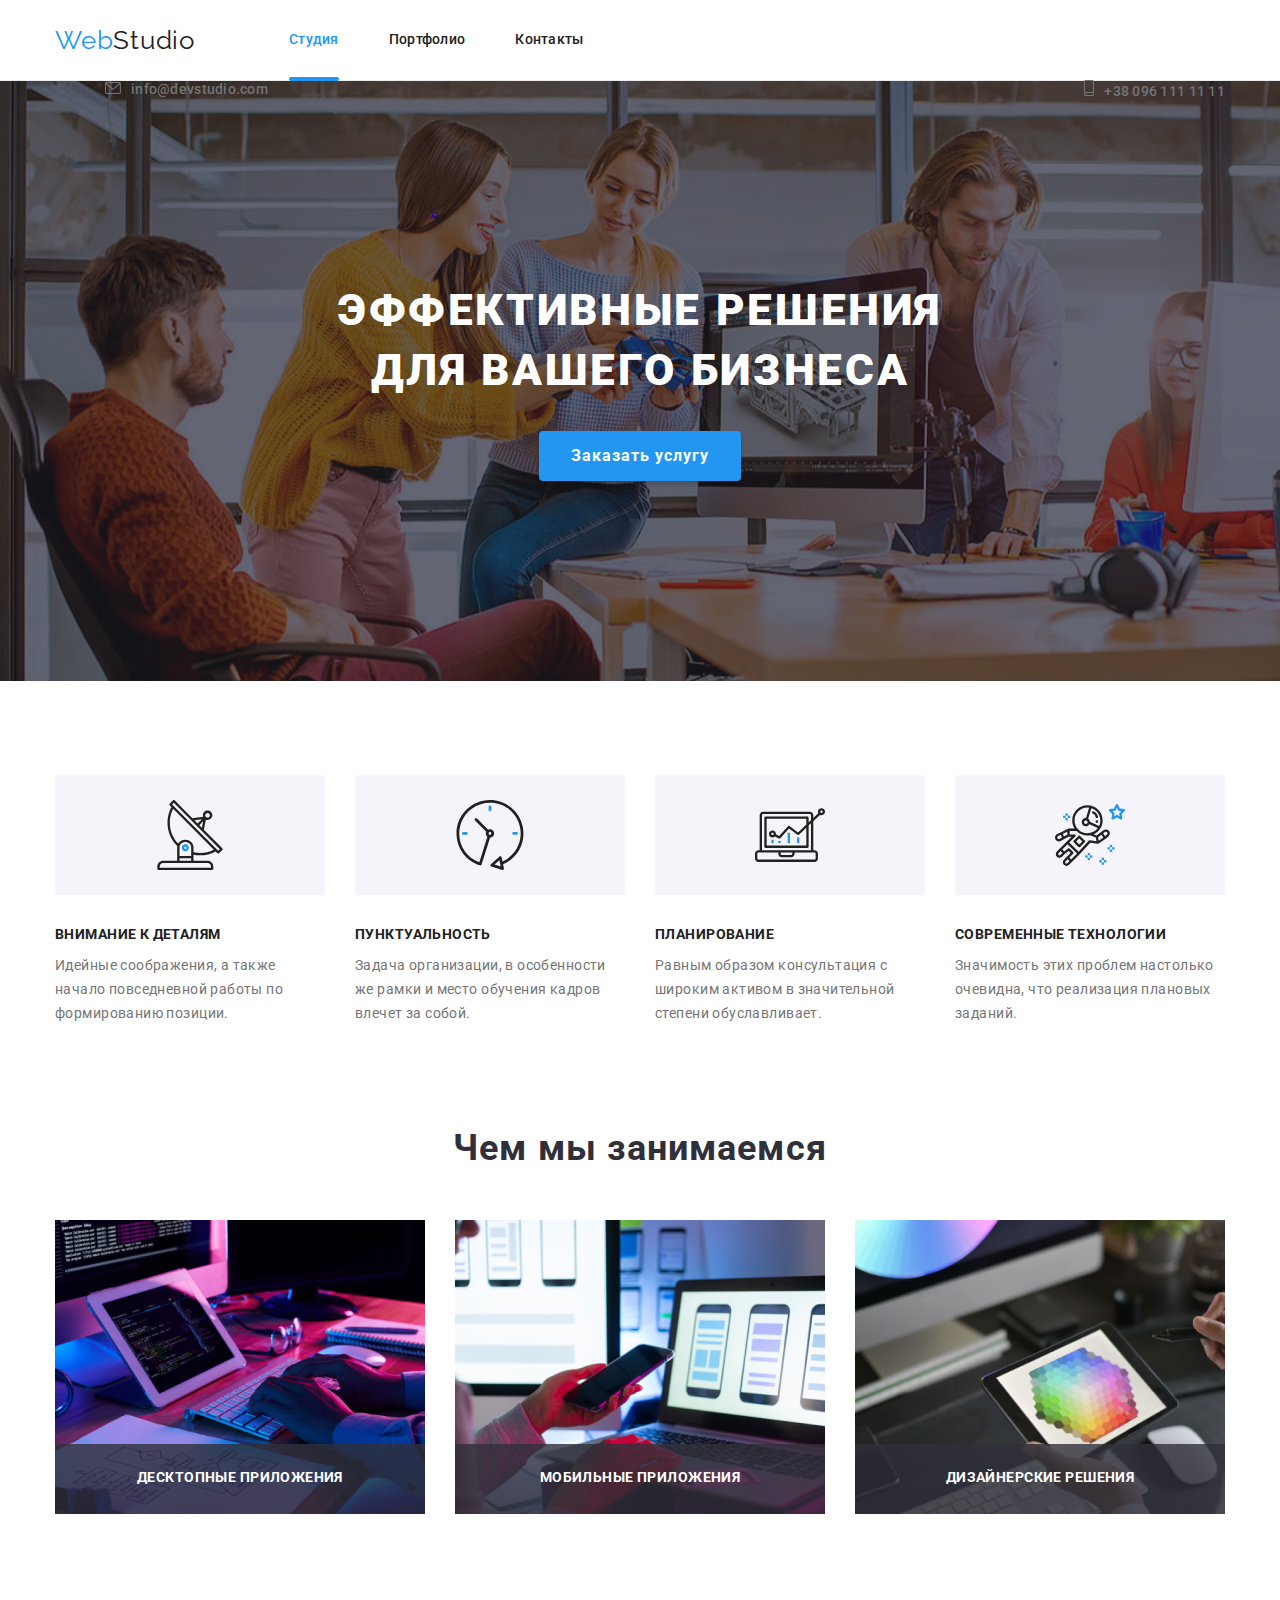
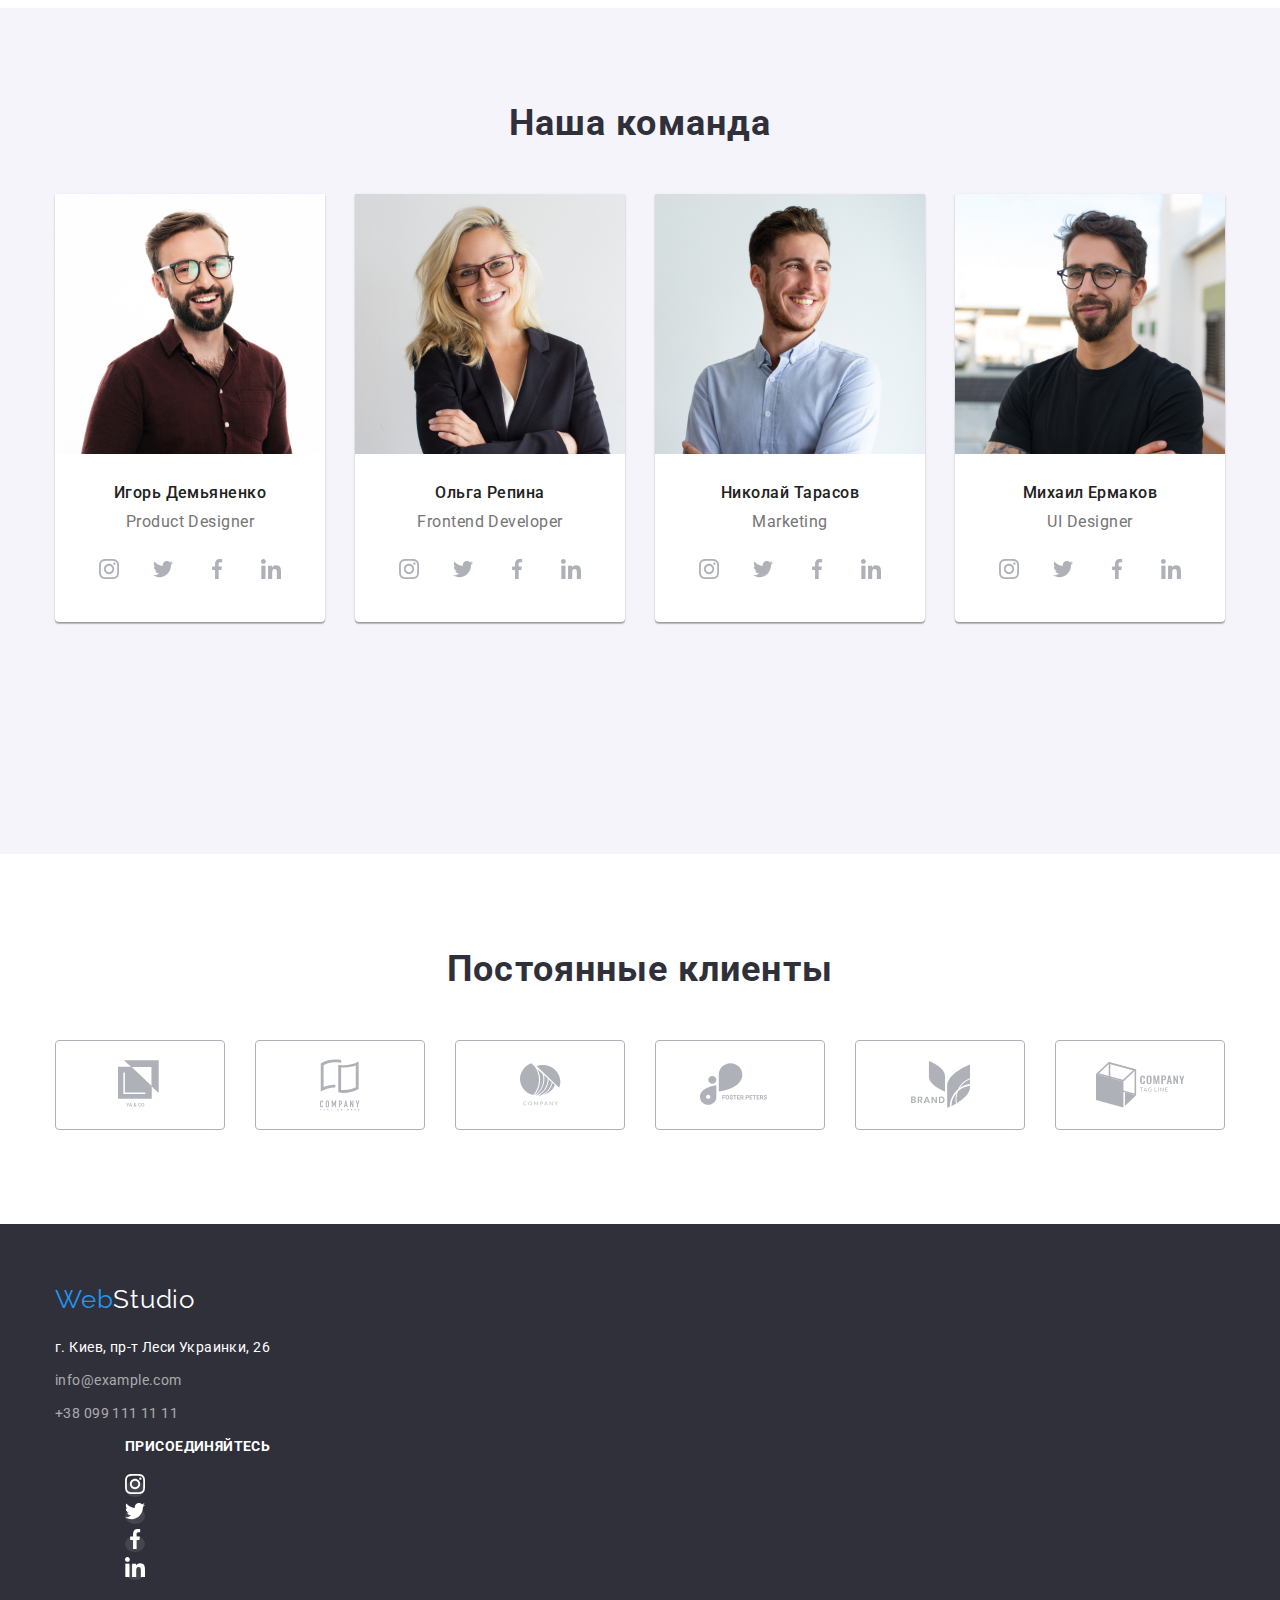
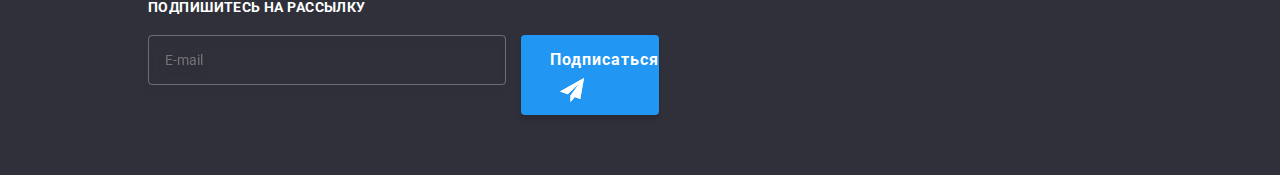
==== commit f6f6419c: "Апппп" ====
--- a/index.html
+++ b/index.html
@@ -156,13 +156,13 @@
         </div>
       </section>
       <!-- Наша команда -->
-      <section class="our-team">
+      <section class="our-team-section">
         <div class="container">
           <h2 class="our-team-header">Наша команда</h2>
-          <ul class="list">
-            <li>
+          <ul class="our-team-list">
+            <li class="our-team-item">
               <div class="team-memb-box">
-                <img src="./images/team1.jpg" width="270" height="260" alt="Игорь Демьяненко Дизайнер по Продукту" />
+                <img src="./images/team1.jpg" alt="Игорь Демьяненко Дизайнер по Продукту" />
                 <div class="tm-description">
                   <h3 class="team-memb-name">Игорь Демьяненко</h3>
                   <p class="team-memb-role">Product Designer</p>
@@ -201,9 +201,9 @@
                 </div>
               </div>
             </li>
-            <li>
+            <li class="our-team-item">
               <div class="team-memb-box">
-                <img src="./images/team2.jpg" width="270" height="260" alt="Ольга Репина Фронтэнд разработчек" />
+                <img src="./images/team2.jpg" alt="Ольга Репина Фронтэнд разработчек" />
                 <div class="tm-description">
                   <h3 class="team-memb-name">Ольга Репина</h3>
                   <p class="team-memb-role">Frontend Developer</p>
@@ -242,9 +242,9 @@
                 </div>
               </div>
             </li>
-            <li>
+            <li class="our-team-item">
               <div class="team-memb-box">
-                <img src="./images/team3.jpg" width="270" height="260" alt="Николай Тарасов Маркетинг" />
+                <img src="./images/team3.jpg" alt="Николай Тарасов Маркетинг" />
                 <div class="tm-description">
                   <h3 class="team-memb-name">Николай Тарасов</h3>
                   <p class="team-memb-role">Marketing</p>
@@ -283,9 +283,9 @@
                 </div>
               </div>
             </li>
-            <li>
+            <li class="our-team-item">
               <div class="team-memb-box">
-                <img src="./images/team4.jpg" width="270" height="260" alt="Михаил Ермаков Дизайнер ПИ" />
+                <img src="./images/team4.jpg" alt="Михаил Ермаков Дизайнер ПИ" />
                 <div class="tm-description">
                   <h3 class="team-memb-name">Михаил Ермаков</h3>
                   <p class="team-memb-role">UI Designer</p>
--- a/css/main.min.css
+++ b/css/main.min.css
@@ -1,2 +1,2 @@
-html{-webkit-box-sizing:border-box;box-sizing:border-box}*,*::before,*::after{-webkit-box-sizing:inherit;box-sizing:inherit}h1,h2,h3,p{margin-top:0;margin-bottom:4px}img{display:block;max-width:100%;height:auto}input,select,textarea{color:#fff}body{font-family:"Roboto","sans-serif";font-style:normal;font-weight:400;font-size:14px;line-height:1.71;letter-spacing:0.03em;color:#757575;margin-right:auto;margin-left:auto}.container{padding-right:15px;padding-left:15px;margin-right:auto;margin-left:auto}@media screen and (min-width: 480px){.container{width:480px}}@media screen and (min-width: 768px){.container{width:768px}}@media screen and (min-width: 1200px){.container{width:1200px}}.link{text-decoration:none}.link:hover,.link:focus{color:#2196f3;-webkit-transition:250ms cubic-bezier(0.4, 0, 0.2, 1);transition:250ms cubic-bezier(0.4, 0, 0.2, 1)}.web-logo{font-family:"Raleway";font-size:26px;line-height:1.19;letter-spacing:0.03em;text-decoration:none;color:#212121;margin-right:94px}.web-part{color:#2196f3}.web-wpart{color:#fff}.main-header{background-color:#fff;border-bottom:1px solid #ececec}.header-topline-box{position:relative;display:-webkit-box;display:-ms-flexbox;display:flex;-webkit-box-pack:justify;-ms-flex-pack:justify;justify-content:space-between;-webkit-box-align:center;-ms-flex-align:center;align-items:center;height:80px}@media screen and (min-width: 480px){.header-topline-box{display:block}}.logo-box-top{display:-webkit-box;display:-ms-flexbox;display:flex;-webkit-box-align:center;-ms-flex-align:center;align-items:center}.logo-box-top>.main-nav>li>a{position:relative;padding-top:32px;padding-bottom:32px}.link-type{font-weight:500;font-size:14px;line-height:1.14;letter-spacing:0.02em;color:#212121}.link-type:hover::after,.link-type:focus::after{content:"";display:block;position:absolute;bottom:-1px;left:0;width:100%;height:4px;border-radius:2px;background-color:#2196f3;-webkit-transition:250ms cubic-bezier(0.4, 0, 0.2, 1);transition:250ms cubic-bezier(0.4, 0, 0.2, 1);z-index:99}.link-header{-webkit-box-align:center;-ms-flex-align:center;align-items:center;font-weight:500;font-size:14px;line-height:1.14;letter-spacing:0.02em;color:#757575;margin-left:50px}.link-header:hover .mailto-svg,.link-header:focus .mailto-svg{fill:#2196f3;-webkit-transition:250ms cubic-bezier(0.4, 0, 0.2, 1);transition:250ms cubic-bezier(0.4, 0, 0.2, 1)}.link-header:hover .tel-svg,.link-header:focus .tel-svg{fill:#2196f3;-webkit-transition:250ms cubic-bezier(0.4, 0, 0.2, 1);transition:250ms cubic-bezier(0.4, 0, 0.2, 1)}.link-header:last-child{margin-right:0px}.info-box-top{display:-webkit-box;display:-ms-flexbox;display:flex;margin-top:32px;margin-bottom:32px}@media screen and (max-width: 767px){.info-box-top.is-hidden{display:none}}.list{padding-left:0;padding-bottom:0;margin:0;list-style:none}@media screen and (min-width: 1200px){.list{display:-webkit-box;display:-ms-flexbox;display:flex;-webkit-box-pack:justify;-ms-flex-pack:justify;justify-content:space-between}}@media screen and (max-width: 767px){.main-nav.is-hidden{display:none}}@media screen and (min-width: 1200px){.main-nav{display:-webkit-box;display:-ms-flexbox;display:flex;-webkit-box-align:start;-ms-flex-align:start;align-items:flex-start}}.main-nav-item{padding-right:50px}.main-nav-item:last-child{padding-right:0}.active{color:#2196f3}.active::after{content:"";display:block;position:absolute;bottom:-1px;left:0;width:100%;height:4px;border-radius:2px;background-color:#2196f3;z-index:99}.mailto-svg{width:16px;height:12px;margin-right:10px;fill:#757575}.tel-svg{width:10px;height:16px;margin-right:10px;fill:#757575}.hero{text-align:center;padding-top:200px;padding-bottom:200px;background-color:#2f303a;background-image:radial-gradient(circle at center, rgba(47,48,58,0.4), rgba(47,48,58,0.4)),url(../images/herobackgrund.jpg);background-size:cover;background-repeat:no-repeat}.hero-header{text-align:center;max-width:696px;font-weight:900;line-height:1.36;letter-spacing:0.06em;text-transform:uppercase;color:#fff;margin-right:auto;margin-bottom:30px;margin-left:auto}@media screen and (min-width: 480px){.hero-header{font-size:26px}}@media screen and (min-width: 1200px){.hero-header{font-size:44px}}.hero-button{background-color:#2196f3;border-style:none;font-weight:700;font-size:16px;line-height:1.87;letter-spacing:0.06em;padding:10px 32px;-webkit-box-shadow:0px 4px 4px rgba(0,0,0,0.15);box-shadow:0px 4px 4px rgba(0,0,0,0.15);border-radius:4px;color:#fff;cursor:pointer}.hero-button:hover,.hero-button:focus{color:#2196f3;background-color:#f5f4fa;-webkit-transition:250ms cubic-bezier(0.4, 0, 0.2, 1);transition:250ms cubic-bezier(0.4, 0, 0.2, 1)}.backdrop{position:fixed;top:0;right:0;bottom:0;left:0;width:100%;height:100%;background-color:rgba(0,0,0,0.2);-webkit-transition:250ms cubic-bezier(0.4, 0, 0.2, 1);transition:250ms cubic-bezier(0.4, 0, 0.2, 1);z-index:99}.backdrop.is-hidden{visibility:hidden;opacity:0;pointer-events:none}.backdrop.is-hidden .modal{-webkit-transform:translate(-50%, 0) scale(0.2, 0.25);transform:translate(-50%, 0) scale(0.2, 0.25)}.modal{position:relative;top:50%;left:50%;width:528px;padding:40px;border-radius:4px;background-color:#fff;-webkit-box-shadow:0px 1px 3px rgba(0,0,0,0.12),0px 1px 1px rgba(0,0,0,0.14),0px 2px 1px rgba(0,0,0,0.2);box-shadow:0px 1px 3px rgba(0,0,0,0.12),0px 1px 1px rgba(0,0,0,0.14),0px 2px 1px rgba(0,0,0,0.2);-webkit-transform:translate(-50%, -50%) scale(1);transform:translate(-50%, -50%) scale(1);-webkit-transition:250ms cubic-bezier(0.4, 0, 0.2, 1);transition:250ms cubic-bezier(0.4, 0, 0.2, 1);z-index:99}.modal-close-button{position:absolute;top:8px;right:8px;padding:0;width:30px;height:30px;border-radius:50%;border:1px solid rgba(0,0,0,0.1);background-color:transparent}.modal-close-button:hover svg,.modal-close-button:focus svg{fill:#2196f3;-webkit-transition:250ms cubic-bezier(0.4, 0, 0.2, 1);transition:250ms cubic-bezier(0.4, 0, 0.2, 1)}.modal-header{margin-bottom:12px;font-style:normal;font-weight:bold;font-size:20px;line-height:1.15;text-align:center;letter-spacing:0.03em;color:#212121}.modal-input-form{position:relative}.modal-input-form input:hover,.modal-input-form input:focus{outline:none;border:1px solid #2196f3;-webkit-box-sizing:border-box;box-sizing:border-box;border-radius:4px;color:rgba(117,117,117,0.5);-webkit-transition:250ms cubic-bezier(0.4, 0, 0.2, 1);transition:250ms cubic-bezier(0.4, 0, 0.2, 1)}.modal-input-form:hover svg,.modal-input-form:focus svg{fill:#2196f3;-webkit-transition:250ms cubic-bezier(0.4, 0, 0.2, 1);transition:250ms cubic-bezier(0.4, 0, 0.2, 1)}.modal-input-form:focus-within{fill:#2196f3}.modal-input-form textarea:hover,.modal-input-form textarea:focus{outline:none;border:1px solid #2196f3;-webkit-box-sizing:border-box;box-sizing:border-box;border-radius:4px}.modal-input-agreement{position:relative;margin-bottom:30px}.modal-input-agreement input[type="checkbox"]+label::before{background:url(../images/checkbox.svg)}.modal-input-agreement input[type="checkbox"]:checked+label::before{background:url(../images/checkbox-check.svg)}.modal-input-agreement label::before{position:absolute;display:inline-block;content:"";top:3px;left:8px;width:16px;height:15px;background:url("../images/checkbox.svg")}.modal-input-agreement input{visibility:hidden}.modal-input-label{margin-bottom:4px;font-size:12px;line-height:1.17;letter-spacing:0.01em;text-align:left;color:#757575}.modal-input-field{margin-bottom:10px;padding-left:40px;width:448px;height:40px;font-style:#212121;border:1px solid rgba(33,33,33,0.2);-webkit-box-sizing:border-box;box-sizing:border-box;border-radius:4px;color:#757575}.modal-input-textarea{margin-bottom:20px;padding:12px 16px 12px 16px;max-width:100%;min-width:100%;min-height:120px;border:1px solid rgba(33,33,33,0.2);-webkit-box-sizing:border-box;box-sizing:border-box;border-radius:4px;background-color:transparent;color:#757575}.modal-input-textarea::-webkit-input-placeholder{font-size:12px;line-height:1.33;-webkit-box-align:left;align-items:left;letter-spacing:0.03em;color:rgba(117,117,117,0.5)}.modal-input-textarea:-ms-input-placeholder{font-size:12px;line-height:1.33;-ms-flex-align:left;align-items:left;letter-spacing:0.03em;color:rgba(117,117,117,0.5)}.modal-input-textarea::-ms-input-placeholder{font-size:12px;line-height:1.33;-ms-flex-align:left;align-items:left;letter-spacing:0.03em;color:rgba(117,117,117,0.5)}.modal-input-textarea::placeholder{font-size:12px;line-height:1.33;-webkit-box-align:left;-ms-flex-align:left;align-items:left;letter-spacing:0.03em;color:rgba(117,117,117,0.5)}.modal-input-icon{position:absolute;top:32px;left:15px;display:-webkit-box;display:-ms-flexbox;display:flex;-webkit-box-pack:center;-ms-flex-pack:center;justify-content:center;-webkit-box-align:center;-ms-flex-align:center;align-items:center}.modal-input-check-icon{position:absolute;top:3px;left:5px}.modal-send-button{width:200px;height:50px;border-style:none;font-weight:700;font-size:16px;line-height:1.87;letter-spacing:0.06em;padding:10px 32px;background-color:#2196f3;-webkit-box-shadow:0px 4px 4px rgba(0,0,0,0.15);box-shadow:0px 4px 4px rgba(0,0,0,0.15);border-radius:4px;color:#fff;cursor:pointer}.modal-send-button:hover,.modal-send-button:focus{background:#188ce8;-webkit-box-shadow:0px 4px 4px rgba(0,0,0,0.15);box-shadow:0px 4px 4px rgba(0,0,0,0.15);border-radius:4px}.checkbox-agr-link{color:#2196f3}.features-section{background-color:#fff}@media screen and (min-width: 480px){.features-section{padding-top:60px}}@media screen and (min-width: 1200px){.features-section{padding-top:94px}}.features-list{padding-left:0;margin:0;list-style:none}@media screen and (min-width: 1200px){.features-list{display:-webkit-box;display:-ms-flexbox;display:flex;-webkit-box-pack:justify;-ms-flex-pack:justify;justify-content:space-between}}.features-box{height:120px;background-color:#f5f4fa;margin-bottom:30px;border-radius:4px;padding-top:25px;padding-right:100px;padding-bottom:25px;padding-left:100px}@media screen and (min-width: 480px){.features-box{width:450px}}@media screen and (min-width: 768px){.features-box{width:354px}}@media screen and (min-width: 1200px){.features-box{width:270px}}.feature-header{font-weight:700;font-size:14px;line-height:1.42;letter-spacing:0.03em;text-transform:uppercase;color:#212121;margin-bottom:10px}@media screen and (min-width: 768px){.item-p{width:354px;height:75px}}@media screen and (min-width: 1200px){.item-p{width:270px;height:75px}}.what-we-do{padding-top:94px;padding-bottom:94px;background-color:#fff}@media screen and (max-width: 1199px){.what-we-do{display:none}}.wwd-header{font-weight:700;font-size:36px;line-height:1.17;text-align:center;letter-spacing:0.03em;margin-bottom:50px;color:#2f303a}.wwd-item{position:relative;z-index:1}.wwd-item p{position:absolute;color:#fff;top:246px;font-weight:700;font-size:14px;text-align:center;letter-spacing:0.03em;text-transform:uppercase;width:100%;z-index:2;margin:0}.wwd-item::after{content:"";position:absolute;top:224px;left:0;width:100%;height:70px;background-color:rgba(47,48,58,0.8);z-index:1}.our-team{background-color:#f5f4fa}@media screen and (min-width: 480px){.our-team{padding-top:60px;padding-bottom:60px}}@media screen and (min-width: 1200px){.our-team{padding-top:94px;padding-bottom:94px}}.our-team-header{font-weight:700;font-size:36px;line-height:1.17;text-align:center;letter-spacing:0.03em;margin-bottom:50px;color:#2f303a}.team-memb-box{width:270px;height:428px;background:#fff;-webkit-box-shadow:0px 1px 3px rgba(0,0,0,0.12),0px 1px 1px rgba(0,0,0,0.14),0px 2px 1px rgba(0,0,0,0.2);box-shadow:0px 1px 3px rgba(0,0,0,0.12),0px 1px 1px rgba(0,0,0,0.14),0px 2px 1px rgba(0,0,0,0.2);border-radius:0px 0px 4px 4px}.team-memb-box:not(last-child){margin-right:30px}.tm-description{margin-top:30px;margin-bottom:16px}.team-memb-name{font-weight:500;font-size:16px;line-height:1.18;text-align:center;letter-spacing:0.03em;color:#212121;margin-bottom:10px}.team-memb-role{font-size:16px;line-height:1.18;text-align:center;letter-spacing:0.03em;color:#757575}.social-team-box{display:-webkit-box;display:-ms-flexbox;display:flex;-webkit-box-pack:space-evenly;-ms-flex-pack:space-evenly;justify-content:space-evenly}.social-team-icons{display:-webkit-box;display:-ms-flexbox;display:flex;padding:0}.social-icons-item{list-style:none;fill:#fff;margin-right:10px}.social-icons-item:last-child{margin-right:0}.social-team-link{display:-webkit-box;display:-ms-flexbox;display:flex;-webkit-box-align:center;-ms-flex-align:center;align-items:center;-webkit-box-pack:center;-ms-flex-pack:center;justify-content:center;width:44px;height:44px;border-radius:50%}.social-team-link:hover,.social-team-link:focus{-webkit-transition:250ms cubic-bezier(0.4, 0, 0.2, 1);transition:250ms cubic-bezier(0.4, 0, 0.2, 1);background-color:#2196f3}.social-team-link:hover .social-team-svg,.social-team-link:focus .social-team-svg{-webkit-transition:250ms cubic-bezier(0.4, 0, 0.2, 1);transition:250ms cubic-bezier(0.4, 0, 0.2, 1);fill:#fff}.social-team-svg{width:20px;height:20px;fill:#afb1b8}.clients-section{background-color:#fff}@media screen and (min-width: 480px){.clients-section{padding-top:60px;padding-bottom:60px}}@media screen and (min-width: 1200px){.clients-section{padding-top:94px;padding-bottom:94px}}.clients-section-header{font-weight:700;font-size:36px;line-height:1.17;text-align:center;letter-spacing:0.03em;margin-bottom:50px;color:#2f303a}.clients-list{padding-left:0;margin-top:0;margin-bottom:0;list-style:none}@media screen and (min-width: 480px){.clients-list{display:-webkit-box;display:-ms-flexbox;display:flex}}@media screen and (max-width: 1199px){.clients-list{display:-webkit-box;display:-ms-flexbox;display:flex;-ms-flex-wrap:wrap;flex-wrap:wrap;-webkit-box-pack:center;-ms-flex-pack:center;justify-content:center}}.clients-item:last-child{margin-right:0}.clients-link{display:-webkit-box;display:-ms-flexbox;display:flex;-webkit-box-align:center;-ms-flex-align:center;align-items:center;-webkit-box-pack:center;-ms-flex-pack:center;justify-content:center;width:170px;height:90px;border:1px solid #afb1b8;-webkit-box-sizing:border-box;box-sizing:border-box;border-radius:4px;margin-right:30px;fill:#afb1b8}.clients-link:hover,.clients-link:focus{border-color:#2196f3;-webkit-transition:250ms cubic-bezier(0.4, 0, 0.2, 1);transition:250ms cubic-bezier(0.4, 0, 0.2, 1)}.clients-link:hover .clients-svg,.clients-link:focus .clients-svg{fill:#2196f3;-webkit-transition:250ms cubic-bezier(0.4, 0, 0.2, 1);transition:250ms cubic-bezier(0.4, 0, 0.2, 1)}.footer-bg{padding-top:60px;padding-bottom:60px;background-color:#2f303a}.contact-list-header{font-weight:700;font-size:14px;line-height:16px;letter-spacing:0.03em;text-transform:uppercase;color:#fff;margin-top:12px;margin-bottom:20px;margin-left:70px}.map-link-box{margin-bottom:9px}.map-link{font-style:normal;color:#fff}.mail-link-box{margin-bottom:9px}.link-footer{font-style:normal;font-size:14px;line-height:1.71;letter-spacing:0.03em;color:rgba(255,255,255,0.6)}.social-icons{padding:0;margin-left:70px}.social-icons-link{width:44px;height:44px;border-radius:50%;background:rgba(255,255,255,0.1)}.social-icons-link:hover,.social-icons-link:focus{-webkit-transition:250ms cubic-bezier(0.4, 0, 0.2, 1);transition:250ms cubic-bezier(0.4, 0, 0.2, 1);background-color:#2196f3}.social-icons-svg{width:20px;height:20px;fill:#fff}.telegram-sub-header{font-weight:700;font-size:14px;line-height:16px;letter-spacing:0.03em;text-transform:uppercase;color:#fff;margin-top:12px;margin-bottom:20px;margin-left:93px}.telegram-sub-form{padding:0;margin-left:93px}.telegram-sub-label{width:358px;height:50px;margin-right:12px;padding-top:15px;padding-right:16px;padding-bottom:15px;padding-left:16px;border:1px solid rgba(255,255,255,0.3);-webkit-box-sizing:border-box;box-sizing:border-box;-webkit-filter:drop-shadow(0px 4px 4px rgba(0,0,0,0.15));filter:drop-shadow(0px 4px 4px rgba(0,0,0,0.15));border-radius:4px;background-color:transparent}.telegram-sub-label textarea::-webkit-input-placeholder{font-size:16px;line-height:1.25;letter-spacing:0.03em;color:rgba(255,255,255,0.6)}.telegram-sub-label textarea:-ms-input-placeholder{font-size:16px;line-height:1.25;letter-spacing:0.03em;color:rgba(255,255,255,0.6)}.telegram-sub-label textarea::-ms-input-placeholder{font-size:16px;line-height:1.25;letter-spacing:0.03em;color:rgba(255,255,255,0.6)}.telegram-sub-label textarea::placeholder{font-size:16px;line-height:1.25;letter-spacing:0.03em;color:rgba(255,255,255,0.6)}.telegram-sub-button{border-style:none;font-weight:700;font-size:16px;line-height:1.87;letter-spacing:0.06em;padding:10px 0px 10px 29px;border-radius:4px;background-color:#2196f3;color:#fff;-webkit-box-shadow:0px 4px 4px rgba(0,0,0,0.15);box-shadow:0px 4px 4px rgba(0,0,0,0.15);cursor:pointer}.telegram-btn-logo{display:block;width:24px;height:24px;margin:3px 28px 3px 10px;background-image:url(../images/social-links/telegram-1.svg);background-repeat:no-repeat;background-position:center}.logo-box{margin-bottom:20px}.project-section{padding-top:94px;padding-bottom:94px}.button-project-list{list-style:none;margin-top:0;margin-bottom:0;padding-left:0}.filter-button{font-weight:500;font-size:16px;line-height:1.62;text-align:center;border-style:none;letter-spacing:0.03em;border-radius:4px;color:#212121;padding-top:6px;padding-right:22px;padding-bottom:6px;padding-left:22px;margin-right:8px;cursor:pointer}.filter-button:hover,.filter-button:focus{border-radius:4px;color:#fff;background-color:#2196f3;-webkit-transition:250ms cubic-bezier(0.4, 0, 0.2, 1);transition:250ms cubic-bezier(0.4, 0, 0.2, 1);-webkit-box-shadow:0px 3px 1px rgba(0,0,0,0.1),0px 1px 2px rgba(0,0,0,0.08),0px 2px 2px rgba(0,0,0,0.12);box-shadow:0px 3px 1px rgba(0,0,0,0.1),0px 1px 2px rgba(0,0,0,0.08),0px 2px 2px rgba(0,0,0,0.12)}.project-list{margin:0}.project-list{padding-left:0;margin-top:50px;list-style:none}.project-item{width:370px;height:404px;border:1px solid #f5f4fa}.project-item:not(:nth-last-child(-n+3)){margin-bottom:30px}.project-item:hover,.project-item:focus{-webkit-box-shadow:0px 1px 1px rgba(0,0,0,0.12),0px 4px 4px rgba(0,0,0,0.06),1px 4px 6px rgba(0,0,0,0.16);box-shadow:0px 1px 1px rgba(0,0,0,0.12),0px 4px 4px rgba(0,0,0,0.06),1px 4px 6px rgba(0,0,0,0.16);-webkit-transition:250ms cubic-bezier(0.4, 0, 0.2, 1);transition:250ms cubic-bezier(0.4, 0, 0.2, 1)}.project-link{text-decoration:none}.project-link:hover .project-thumb-over,.project-link:focus .project-thumb-over{-webkit-transform:translatey(0);transform:translatey(0)}.project-thumb{position:relative;overflow:hidden}.project-thumb-over{position:absolute;top:0;left:0;width:100%;height:100%;background-color:rgba(33,150,243,0.9);-webkit-transform:translatey(100%);transform:translatey(100%);-webkit-transition:-webkit-transform 250ms cubic-bezier(0.4, 0, 0.2, 1);transition:-webkit-transform 250ms cubic-bezier(0.4, 0, 0.2, 1);transition:transform 250ms cubic-bezier(0.4, 0, 0.2, 1);transition:transform 250ms cubic-bezier(0.4, 0, 0.2, 1), -webkit-transform 250ms cubic-bezier(0.4, 0, 0.2, 1)}.project-description{position:absolute;top:0;left:0;width:100%;height:100%;font-size:18px;line-height:1.56;letter-spacing:0.03em;padding:63px 24px;color:#fff}.project-list-desc{padding-top:20px;padding-right:24px;padding-bottom:20px;padding-left:24px;font-size:16px;width:100%}.ourworks-header{font-weight:700;font-size:18px;line-height:2;letter-spacing:0.06em;color:#212121}.ourworks-desc{font-size:16px;line-height:1.87;letter-spacing:0.03em;color:#757575}
+html{-webkit-box-sizing:border-box;box-sizing:border-box}*,*::before,*::after{-webkit-box-sizing:inherit;box-sizing:inherit}h1,h2,h3,p{margin-top:0;margin-bottom:4px}img{display:block;max-width:100%;height:auto}input,select,textarea{color:#fff}body{font-family:"Roboto","sans-serif";font-style:normal;font-weight:400;font-size:14px;line-height:1.71;letter-spacing:0.03em;color:#757575;margin-right:auto;margin-left:auto}.container{padding-right:15px;padding-left:15px;margin-right:auto;margin-left:auto}@media screen and (min-width: 480px){.container{width:480px}}@media screen and (min-width: 768px){.container{width:768px}}@media screen and (min-width: 1200px){.container{width:1200px}}.link{text-decoration:none}.link:hover,.link:focus{color:#2196f3;-webkit-transition:250ms cubic-bezier(0.4, 0, 0.2, 1);transition:250ms cubic-bezier(0.4, 0, 0.2, 1)}.web-logo{font-family:"Raleway";font-size:26px;line-height:1.19;letter-spacing:0.03em;text-decoration:none;color:#212121;margin-right:94px}.web-part{color:#2196f3}.web-wpart{color:#fff}.main-header{background-color:#fff;border-bottom:1px solid #ececec}.header-topline-box{position:relative;display:-webkit-box;display:-ms-flexbox;display:flex;-webkit-box-pack:justify;-ms-flex-pack:justify;justify-content:space-between;-webkit-box-align:center;-ms-flex-align:center;align-items:center;height:80px}@media screen and (min-width: 480px){.header-topline-box{display:block}}.logo-box-top{display:-webkit-box;display:-ms-flexbox;display:flex;-webkit-box-align:center;-ms-flex-align:center;align-items:center}.logo-box-top>.main-nav>li>a{position:relative;padding-top:32px;padding-bottom:32px}.link-type{font-weight:500;font-size:14px;line-height:1.14;letter-spacing:0.02em;color:#212121}.link-type:hover::after,.link-type:focus::after{content:"";display:block;position:absolute;bottom:-1px;left:0;width:100%;height:4px;border-radius:2px;background-color:#2196f3;-webkit-transition:250ms cubic-bezier(0.4, 0, 0.2, 1);transition:250ms cubic-bezier(0.4, 0, 0.2, 1);z-index:99}.link-header{-webkit-box-align:center;-ms-flex-align:center;align-items:center;font-weight:500;font-size:14px;line-height:1.14;letter-spacing:0.02em;color:#757575;margin-left:50px}.link-header:hover .mailto-svg,.link-header:focus .mailto-svg{fill:#2196f3;-webkit-transition:250ms cubic-bezier(0.4, 0, 0.2, 1);transition:250ms cubic-bezier(0.4, 0, 0.2, 1)}.link-header:hover .tel-svg,.link-header:focus .tel-svg{fill:#2196f3;-webkit-transition:250ms cubic-bezier(0.4, 0, 0.2, 1);transition:250ms cubic-bezier(0.4, 0, 0.2, 1)}.link-header:last-child{margin-right:0px}.info-box-top{display:-webkit-box;display:-ms-flexbox;display:flex;margin-top:32px;margin-bottom:32px}@media screen and (max-width: 767px){.info-box-top.is-hidden{display:none}}.list{padding-left:0;padding-bottom:0;margin:0;list-style:none}@media screen and (min-width: 1200px){.list{display:-webkit-box;display:-ms-flexbox;display:flex;-webkit-box-pack:justify;-ms-flex-pack:justify;justify-content:space-between}}@media screen and (max-width: 767px){.main-nav.is-hidden{display:none}}@media screen and (min-width: 1200px){.main-nav{display:-webkit-box;display:-ms-flexbox;display:flex;-webkit-box-align:start;-ms-flex-align:start;align-items:flex-start}}.main-nav-item{padding-right:50px}.main-nav-item:last-child{padding-right:0}.active{color:#2196f3}.active::after{content:"";display:block;position:absolute;bottom:-1px;left:0;width:100%;height:4px;border-radius:2px;background-color:#2196f3;z-index:99}.mailto-svg{width:16px;height:12px;margin-right:10px;fill:#757575}.tel-svg{width:10px;height:16px;margin-right:10px;fill:#757575}.hero{text-align:center;padding-top:200px;padding-bottom:200px;background-color:#2f303a;background-image:radial-gradient(circle at center, rgba(47,48,58,0.4), rgba(47,48,58,0.4)),url(../images/herobackgrund.jpg);background-size:cover;background-repeat:no-repeat}.hero-header{text-align:center;max-width:696px;font-weight:900;line-height:1.36;letter-spacing:0.06em;text-transform:uppercase;color:#fff;margin-right:auto;margin-bottom:30px;margin-left:auto}@media screen and (min-width: 480px){.hero-header{font-size:26px}}@media screen and (min-width: 1200px){.hero-header{font-size:44px}}.hero-button{background-color:#2196f3;border-style:none;font-weight:700;font-size:16px;line-height:1.87;letter-spacing:0.06em;padding:10px 32px;-webkit-box-shadow:0px 4px 4px rgba(0,0,0,0.15);box-shadow:0px 4px 4px rgba(0,0,0,0.15);border-radius:4px;color:#fff;cursor:pointer}.hero-button:hover,.hero-button:focus{color:#2196f3;background-color:#f5f4fa;-webkit-transition:250ms cubic-bezier(0.4, 0, 0.2, 1);transition:250ms cubic-bezier(0.4, 0, 0.2, 1)}.backdrop{position:fixed;top:0;right:0;bottom:0;left:0;width:100%;height:100%;background-color:rgba(0,0,0,0.2);-webkit-transition:250ms cubic-bezier(0.4, 0, 0.2, 1);transition:250ms cubic-bezier(0.4, 0, 0.2, 1);z-index:99}.backdrop.is-hidden{visibility:hidden;opacity:0;pointer-events:none}.backdrop.is-hidden .modal{-webkit-transform:translate(-50%, 0) scale(0.2, 0.25);transform:translate(-50%, 0) scale(0.2, 0.25)}.modal{position:relative;top:50%;left:50%;width:528px;padding:40px;border-radius:4px;background-color:#fff;-webkit-box-shadow:0px 1px 3px rgba(0,0,0,0.12),0px 1px 1px rgba(0,0,0,0.14),0px 2px 1px rgba(0,0,0,0.2);box-shadow:0px 1px 3px rgba(0,0,0,0.12),0px 1px 1px rgba(0,0,0,0.14),0px 2px 1px rgba(0,0,0,0.2);-webkit-transform:translate(-50%, -50%) scale(1);transform:translate(-50%, -50%) scale(1);-webkit-transition:250ms cubic-bezier(0.4, 0, 0.2, 1);transition:250ms cubic-bezier(0.4, 0, 0.2, 1);z-index:99}.modal-close-button{position:absolute;top:8px;right:8px;padding:0;width:30px;height:30px;border-radius:50%;border:1px solid rgba(0,0,0,0.1);background-color:transparent}.modal-close-button:hover svg,.modal-close-button:focus svg{fill:#2196f3;-webkit-transition:250ms cubic-bezier(0.4, 0, 0.2, 1);transition:250ms cubic-bezier(0.4, 0, 0.2, 1)}.modal-header{margin-bottom:12px;font-style:normal;font-weight:bold;font-size:20px;line-height:1.15;text-align:center;letter-spacing:0.03em;color:#212121}.modal-input-form{position:relative}.modal-input-form input:hover,.modal-input-form input:focus{outline:none;border:1px solid #2196f3;-webkit-box-sizing:border-box;box-sizing:border-box;border-radius:4px;color:rgba(117,117,117,0.5);-webkit-transition:250ms cubic-bezier(0.4, 0, 0.2, 1);transition:250ms cubic-bezier(0.4, 0, 0.2, 1)}.modal-input-form:hover svg,.modal-input-form:focus svg{fill:#2196f3;-webkit-transition:250ms cubic-bezier(0.4, 0, 0.2, 1);transition:250ms cubic-bezier(0.4, 0, 0.2, 1)}.modal-input-form:focus-within{fill:#2196f3}.modal-input-form textarea:hover,.modal-input-form textarea:focus{outline:none;border:1px solid #2196f3;-webkit-box-sizing:border-box;box-sizing:border-box;border-radius:4px}.modal-input-agreement{position:relative;margin-bottom:30px}.modal-input-agreement input[type="checkbox"]+label::before{background:url(../images/checkbox.svg)}.modal-input-agreement input[type="checkbox"]:checked+label::before{background:url(../images/checkbox-check.svg)}.modal-input-agreement label::before{position:absolute;display:inline-block;content:"";top:3px;left:8px;width:16px;height:15px;background:url("../images/checkbox.svg")}.modal-input-agreement input{visibility:hidden}.modal-input-label{margin-bottom:4px;font-size:12px;line-height:1.17;letter-spacing:0.01em;text-align:left;color:#757575}.modal-input-field{margin-bottom:10px;padding-left:40px;width:448px;height:40px;font-style:#212121;border:1px solid rgba(33,33,33,0.2);-webkit-box-sizing:border-box;box-sizing:border-box;border-radius:4px;color:#757575}.modal-input-textarea{margin-bottom:20px;padding:12px 16px 12px 16px;max-width:100%;min-width:100%;min-height:120px;border:1px solid rgba(33,33,33,0.2);-webkit-box-sizing:border-box;box-sizing:border-box;border-radius:4px;background-color:transparent;color:#757575}.modal-input-textarea::-webkit-input-placeholder{font-size:12px;line-height:1.33;-webkit-box-align:left;align-items:left;letter-spacing:0.03em;color:rgba(117,117,117,0.5)}.modal-input-textarea:-ms-input-placeholder{font-size:12px;line-height:1.33;-ms-flex-align:left;align-items:left;letter-spacing:0.03em;color:rgba(117,117,117,0.5)}.modal-input-textarea::-ms-input-placeholder{font-size:12px;line-height:1.33;-ms-flex-align:left;align-items:left;letter-spacing:0.03em;color:rgba(117,117,117,0.5)}.modal-input-textarea::placeholder{font-size:12px;line-height:1.33;-webkit-box-align:left;-ms-flex-align:left;align-items:left;letter-spacing:0.03em;color:rgba(117,117,117,0.5)}.modal-input-icon{position:absolute;top:32px;left:15px;display:-webkit-box;display:-ms-flexbox;display:flex;-webkit-box-pack:center;-ms-flex-pack:center;justify-content:center;-webkit-box-align:center;-ms-flex-align:center;align-items:center}.modal-input-check-icon{position:absolute;top:3px;left:5px}.modal-send-button{width:200px;height:50px;border-style:none;font-weight:700;font-size:16px;line-height:1.87;letter-spacing:0.06em;padding:10px 32px;background-color:#2196f3;-webkit-box-shadow:0px 4px 4px rgba(0,0,0,0.15);box-shadow:0px 4px 4px rgba(0,0,0,0.15);border-radius:4px;color:#fff;cursor:pointer}.modal-send-button:hover,.modal-send-button:focus{background:#188ce8;-webkit-box-shadow:0px 4px 4px rgba(0,0,0,0.15);box-shadow:0px 4px 4px rgba(0,0,0,0.15);border-radius:4px}.checkbox-agr-link{color:#2196f3}.features-section{background-color:#fff}@media screen and (min-width: 480px){.features-section{padding-top:60px}}@media screen and (min-width: 1200px){.features-section{padding-top:94px}}.features-list{padding-left:0;margin:0;list-style:none}@media screen and (min-width: 480px){.features-list{display:-webkit-box;display:-ms-flexbox;display:flex;-webkit-box-pack:center;-ms-flex-pack:center;justify-content:center}}@media screen and (min-width: 480px) and (max-width: 1199px){.features-list{-ms-flex-wrap:wrap;flex-wrap:wrap}}@media screen and (min-width: 1200px){.features-list{-webkit-box-pack:justify;-ms-flex-pack:justify;justify-content:space-between}}@media screen and (min-width: 768px) and (max-width: 1199px){.features-item:not(:nth-child(even)){margin-right:30px}}.features-box{display:-webkit-box;display:-ms-flexbox;display:flex;height:120px;background-color:#f5f4fa;margin-bottom:30px;border-radius:4px;padding-top:25px;padding-bottom:25px}@media screen and (min-width: 480px){.features-box{width:450px;padding-right:192px;padding-left:192px}}@media screen and (min-width: 768px){.features-box{width:354px;padding-right:144px;padding-left:144px}}@media screen and (min-width: 1200px){.features-box{width:270px;padding-right:100px;padding-left:100px}}.feature-header{font-weight:700;font-size:14px;line-height:1.42;letter-spacing:0.03em;text-transform:uppercase;color:#212121;margin-bottom:10px}@media screen and (min-width: 768px){.item-p{width:354px;height:75px}}@media screen and (min-width: 1200px){.item-p{width:270px;height:75px}}.what-we-do{padding-top:94px;padding-bottom:94px;background-color:#fff}@media screen and (max-width: 1199px){.what-we-do{display:none}}.wwd-header{font-weight:700;font-size:36px;line-height:1.17;text-align:center;letter-spacing:0.03em;margin-bottom:50px;color:#2f303a}.wwd-item{position:relative;z-index:1}.wwd-item p{position:absolute;color:#fff;top:246px;font-weight:700;font-size:14px;text-align:center;letter-spacing:0.03em;text-transform:uppercase;width:100%;z-index:2;margin:0}.wwd-item::after{content:"";position:absolute;top:224px;left:0;width:100%;height:70px;background-color:rgba(47,48,58,0.8);z-index:1}.our-team-section{background-color:#f5f4fa}@media screen and (min-width: 480px){.our-team-section{padding-top:60px;padding-bottom:60px}}@media screen and (min-width: 1200px){.our-team-section{padding-top:94px;padding-bottom:94px}}.our-team-header{font-weight:700;font-size:36px;line-height:1.17;text-align:center;letter-spacing:0.03em;margin-bottom:50px;color:#2f303a}.our-team-list{padding-left:0;padding-bottom:0;margin:0;list-style:none}@media screen and (min-width: 480px){.our-team-list{display:-webkit-box;display:-ms-flexbox;display:flex;-webkit-box-pack:center;-ms-flex-pack:center;justify-content:center}}@media screen and (min-width: 480px) and (max-width: 1199px){.our-team-list{-ms-flex-wrap:wrap;flex-wrap:wrap}}@media screen and (min-width: 1200px){.our-team-list{-webkit-box-pack:justify;-ms-flex-pack:justify;justify-content:space-between}}@media screen and (min-width: 480px){.our-team-item{width:450px;height:622px}.our-team-item:not(:nth-last-child(-n+1)){margin-bottom:30px}}@media screen and (min-width: 768px){.our-team-item{width:354px;height:536px}.our-team-item:not(:nth-last-child(-n+2)){margin-bottom:30px}}.team-memb-box{background:#fff;-webkit-box-shadow:0px 1px 3px rgba(0,0,0,0.12),0px 1px 1px rgba(0,0,0,0.14),0px 2px 1px rgba(0,0,0,0.2);box-shadow:0px 1px 3px rgba(0,0,0,0.12),0px 1px 1px rgba(0,0,0,0.14),0px 2px 1px rgba(0,0,0,0.2);border-radius:0px 0px 4px 4px}@media screen and (min-width: 480px){.team-memb-box{width:450px;height:622px}}@media screen and (min-width: 768px){.team-memb-box{width:354px;height:536px}}@media screen and (min-width: 1200px){.team-memb-box{width:270px;height:428px}.team-memb-box:not(last-child){margin-right:30px}}.tm-description{margin-top:30px;margin-bottom:16px}.team-memb-name{font-weight:500;font-size:16px;line-height:1.18;text-align:center;letter-spacing:0.03em;color:#212121;margin-bottom:10px}.team-memb-role{font-size:16px;line-height:1.18;text-align:center;letter-spacing:0.03em;color:#757575}.social-team-box{display:-webkit-box;display:-ms-flexbox;display:flex;-webkit-box-pack:space-evenly;-ms-flex-pack:space-evenly;justify-content:space-evenly}.social-team-icons{display:-webkit-box;display:-ms-flexbox;display:flex;padding:0}.social-icons-item{list-style:none;fill:#fff;margin-right:10px}.social-icons-item:last-child{margin-right:0}.social-team-link{display:-webkit-box;display:-ms-flexbox;display:flex;-webkit-box-align:center;-ms-flex-align:center;align-items:center;-webkit-box-pack:center;-ms-flex-pack:center;justify-content:center;width:44px;height:44px;border-radius:50%}.social-team-link:hover,.social-team-link:focus{-webkit-transition:250ms cubic-bezier(0.4, 0, 0.2, 1);transition:250ms cubic-bezier(0.4, 0, 0.2, 1);background-color:#2196f3}.social-team-link:hover .social-team-svg,.social-team-link:focus .social-team-svg{-webkit-transition:250ms cubic-bezier(0.4, 0, 0.2, 1);transition:250ms cubic-bezier(0.4, 0, 0.2, 1);fill:#fff}.social-team-svg{width:20px;height:20px;fill:#afb1b8}.clients-section{background-color:#fff}@media screen and (min-width: 480px){.clients-section{padding-top:60px;padding-bottom:60px}}@media screen and (min-width: 1200px){.clients-section{padding-top:94px;padding-bottom:94px}}.clients-section-header{font-weight:700;font-size:36px;line-height:1.17;text-align:center;letter-spacing:0.03em;margin-bottom:50px;color:#2f303a}.clients-list{padding-left:0;margin-top:0;margin-bottom:0;list-style:none}@media screen and (min-width: 480px){.clients-list{display:-webkit-box;display:-ms-flexbox;display:flex}}@media screen and (max-width: 1199px){.clients-list{display:-webkit-box;display:-ms-flexbox;display:flex;-ms-flex-wrap:wrap;flex-wrap:wrap;-webkit-box-pack:center;-ms-flex-pack:center;justify-content:center}}.clients-item:last-child{margin-right:0}.clients-link{display:-webkit-box;display:-ms-flexbox;display:flex;-webkit-box-align:center;-ms-flex-align:center;align-items:center;-webkit-box-pack:center;-ms-flex-pack:center;justify-content:center;width:170px;height:90px;border:1px solid #afb1b8;-webkit-box-sizing:border-box;box-sizing:border-box;border-radius:4px;margin-right:30px;fill:#afb1b8}.clients-link:hover,.clients-link:focus{border-color:#2196f3;-webkit-transition:250ms cubic-bezier(0.4, 0, 0.2, 1);transition:250ms cubic-bezier(0.4, 0, 0.2, 1)}.clients-link:hover .clients-svg,.clients-link:focus .clients-svg{fill:#2196f3;-webkit-transition:250ms cubic-bezier(0.4, 0, 0.2, 1);transition:250ms cubic-bezier(0.4, 0, 0.2, 1)}.footer-bg{padding-top:60px;padding-bottom:60px;background-color:#2f303a}.contact-list-header{font-weight:700;font-size:14px;line-height:16px;letter-spacing:0.03em;text-transform:uppercase;color:#fff;margin-top:12px;margin-bottom:20px;margin-left:70px}.map-link-box{margin-bottom:9px}.map-link{font-style:normal;color:#fff}.mail-link-box{margin-bottom:9px}.link-footer{font-style:normal;font-size:14px;line-height:1.71;letter-spacing:0.03em;color:rgba(255,255,255,0.6)}.social-icons{padding:0;margin-left:70px}.social-icons-link{width:44px;height:44px;border-radius:50%;background:rgba(255,255,255,0.1)}.social-icons-link:hover,.social-icons-link:focus{-webkit-transition:250ms cubic-bezier(0.4, 0, 0.2, 1);transition:250ms cubic-bezier(0.4, 0, 0.2, 1);background-color:#2196f3}.social-icons-svg{width:20px;height:20px;fill:#fff}.telegram-sub-header{font-weight:700;font-size:14px;line-height:16px;letter-spacing:0.03em;text-transform:uppercase;color:#fff;margin-top:12px;margin-bottom:20px;margin-left:93px}.telegram-sub-form{padding:0;margin-left:93px}.telegram-sub-label{width:358px;height:50px;margin-right:12px;padding-top:15px;padding-right:16px;padding-bottom:15px;padding-left:16px;border:1px solid rgba(255,255,255,0.3);-webkit-box-sizing:border-box;box-sizing:border-box;-webkit-filter:drop-shadow(0px 4px 4px rgba(0,0,0,0.15));filter:drop-shadow(0px 4px 4px rgba(0,0,0,0.15));border-radius:4px;background-color:transparent}.telegram-sub-label textarea::-webkit-input-placeholder{font-size:16px;line-height:1.25;letter-spacing:0.03em;color:rgba(255,255,255,0.6)}.telegram-sub-label textarea:-ms-input-placeholder{font-size:16px;line-height:1.25;letter-spacing:0.03em;color:rgba(255,255,255,0.6)}.telegram-sub-label textarea::-ms-input-placeholder{font-size:16px;line-height:1.25;letter-spacing:0.03em;color:rgba(255,255,255,0.6)}.telegram-sub-label textarea::placeholder{font-size:16px;line-height:1.25;letter-spacing:0.03em;color:rgba(255,255,255,0.6)}.telegram-sub-button{border-style:none;font-weight:700;font-size:16px;line-height:1.87;letter-spacing:0.06em;padding:10px 0px 10px 29px;border-radius:4px;background-color:#2196f3;color:#fff;-webkit-box-shadow:0px 4px 4px rgba(0,0,0,0.15);box-shadow:0px 4px 4px rgba(0,0,0,0.15);cursor:pointer}.telegram-btn-logo{display:block;width:24px;height:24px;margin:3px 28px 3px 10px;background-image:url(../images/social-links/telegram-1.svg);background-repeat:no-repeat;background-position:center}.logo-box{margin-bottom:20px}.project-section{padding-top:94px;padding-bottom:94px}.button-project-list{list-style:none;margin-top:0;margin-bottom:0;padding-left:0}.filter-button{font-weight:500;font-size:16px;line-height:1.62;text-align:center;border-style:none;letter-spacing:0.03em;border-radius:4px;color:#212121;padding-top:6px;padding-right:22px;padding-bottom:6px;padding-left:22px;margin-right:8px;cursor:pointer}.filter-button:hover,.filter-button:focus{border-radius:4px;color:#fff;background-color:#2196f3;-webkit-transition:250ms cubic-bezier(0.4, 0, 0.2, 1);transition:250ms cubic-bezier(0.4, 0, 0.2, 1);-webkit-box-shadow:0px 3px 1px rgba(0,0,0,0.1),0px 1px 2px rgba(0,0,0,0.08),0px 2px 2px rgba(0,0,0,0.12);box-shadow:0px 3px 1px rgba(0,0,0,0.1),0px 1px 2px rgba(0,0,0,0.08),0px 2px 2px rgba(0,0,0,0.12)}.project-list{margin:0}.project-list{padding-left:0;margin-top:50px;list-style:none}.project-item{width:370px;height:404px;border:1px solid #f5f4fa}.project-item:not(:nth-last-child(-n+3)){margin-bottom:30px}.project-item:hover,.project-item:focus{-webkit-box-shadow:0px 1px 1px rgba(0,0,0,0.12),0px 4px 4px rgba(0,0,0,0.06),1px 4px 6px rgba(0,0,0,0.16);box-shadow:0px 1px 1px rgba(0,0,0,0.12),0px 4px 4px rgba(0,0,0,0.06),1px 4px 6px rgba(0,0,0,0.16);-webkit-transition:250ms cubic-bezier(0.4, 0, 0.2, 1);transition:250ms cubic-bezier(0.4, 0, 0.2, 1)}.project-link{text-decoration:none}.project-link:hover .project-thumb-over,.project-link:focus .project-thumb-over{-webkit-transform:translatey(0);transform:translatey(0)}.project-thumb{position:relative;overflow:hidden}.project-thumb-over{position:absolute;top:0;left:0;width:100%;height:100%;background-color:rgba(33,150,243,0.9);-webkit-transform:translatey(100%);transform:translatey(100%);-webkit-transition:-webkit-transform 250ms cubic-bezier(0.4, 0, 0.2, 1);transition:-webkit-transform 250ms cubic-bezier(0.4, 0, 0.2, 1);transition:transform 250ms cubic-bezier(0.4, 0, 0.2, 1);transition:transform 250ms cubic-bezier(0.4, 0, 0.2, 1), -webkit-transform 250ms cubic-bezier(0.4, 0, 0.2, 1)}.project-description{position:absolute;top:0;left:0;width:100%;height:100%;font-size:18px;line-height:1.56;letter-spacing:0.03em;padding:63px 24px;color:#fff}.project-list-desc{padding-top:20px;padding-right:24px;padding-bottom:20px;padding-left:24px;font-size:16px;width:100%}.ourworks-header{font-weight:700;font-size:18px;line-height:2;letter-spacing:0.06em;color:#212121}.ourworks-desc{font-size:16px;line-height:1.87;letter-spacing:0.03em;color:#757575}
 /*# sourceMappingURL=main.min.css.map */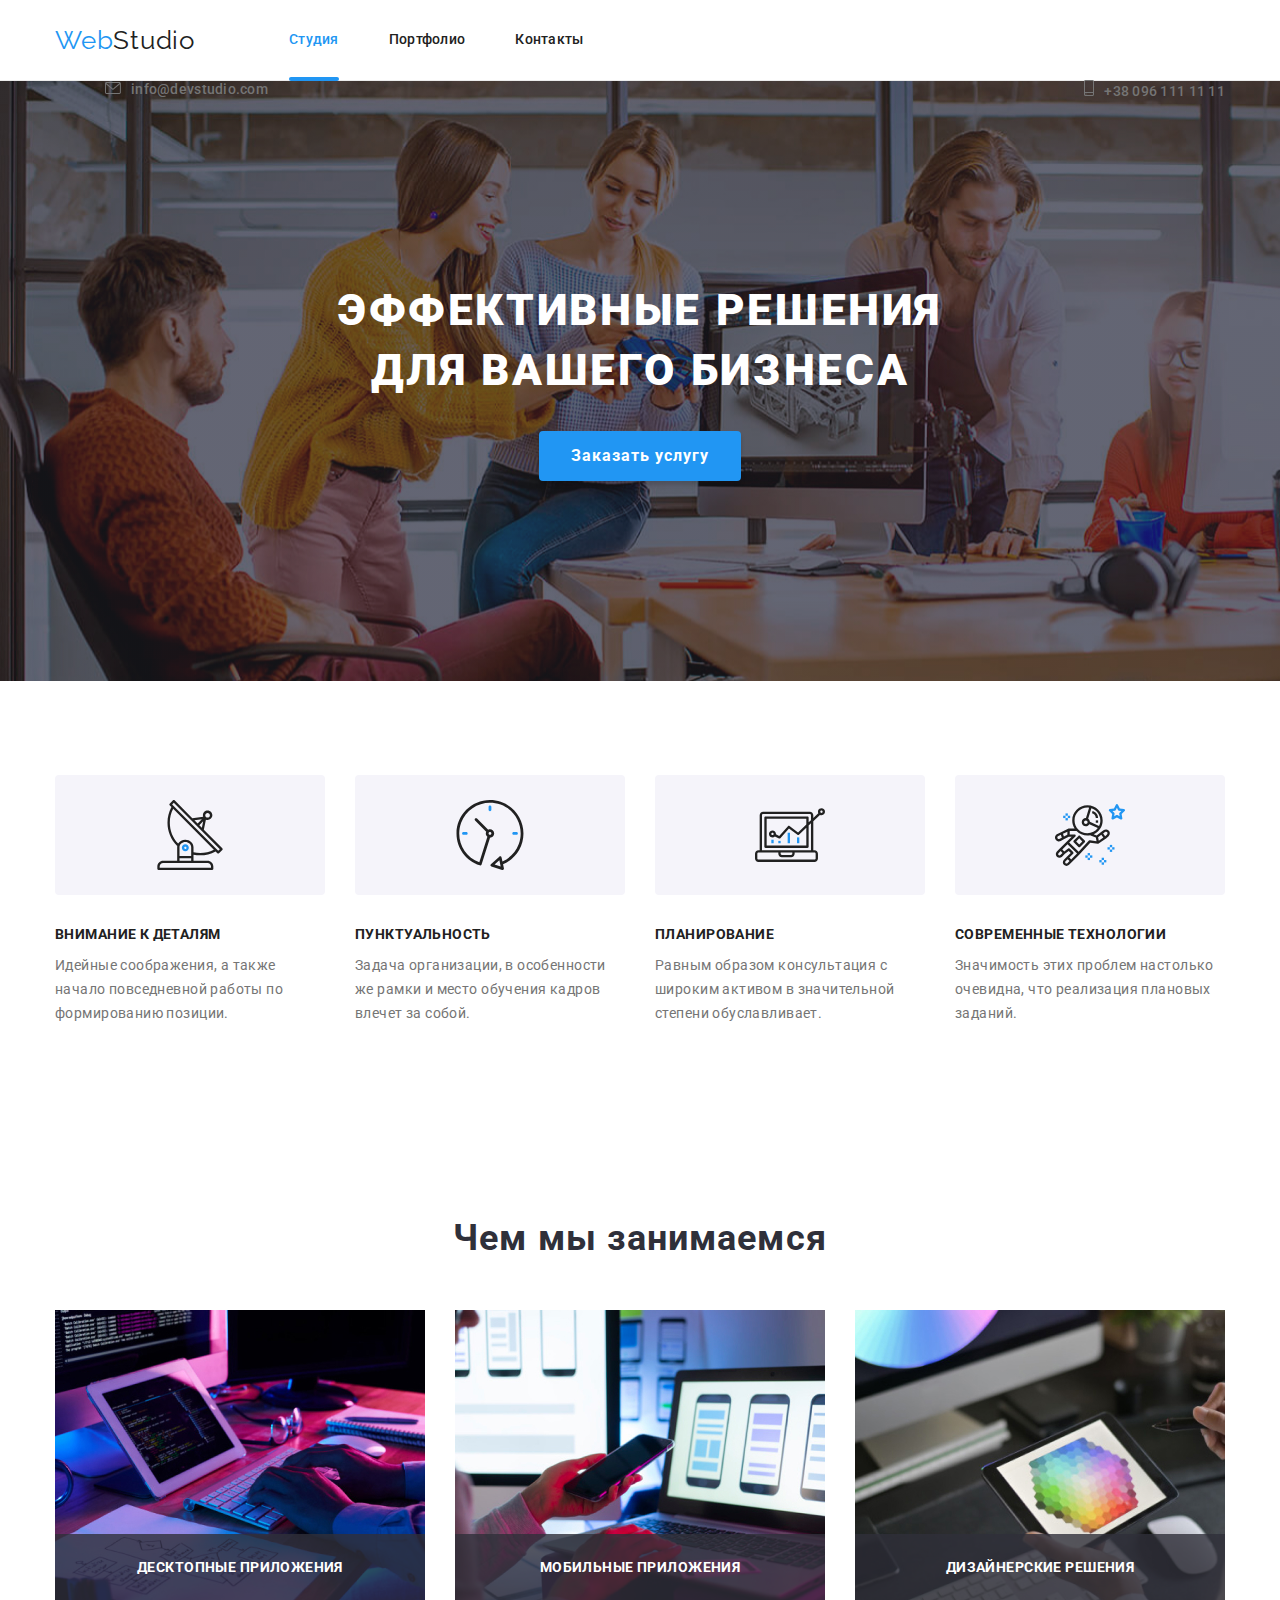
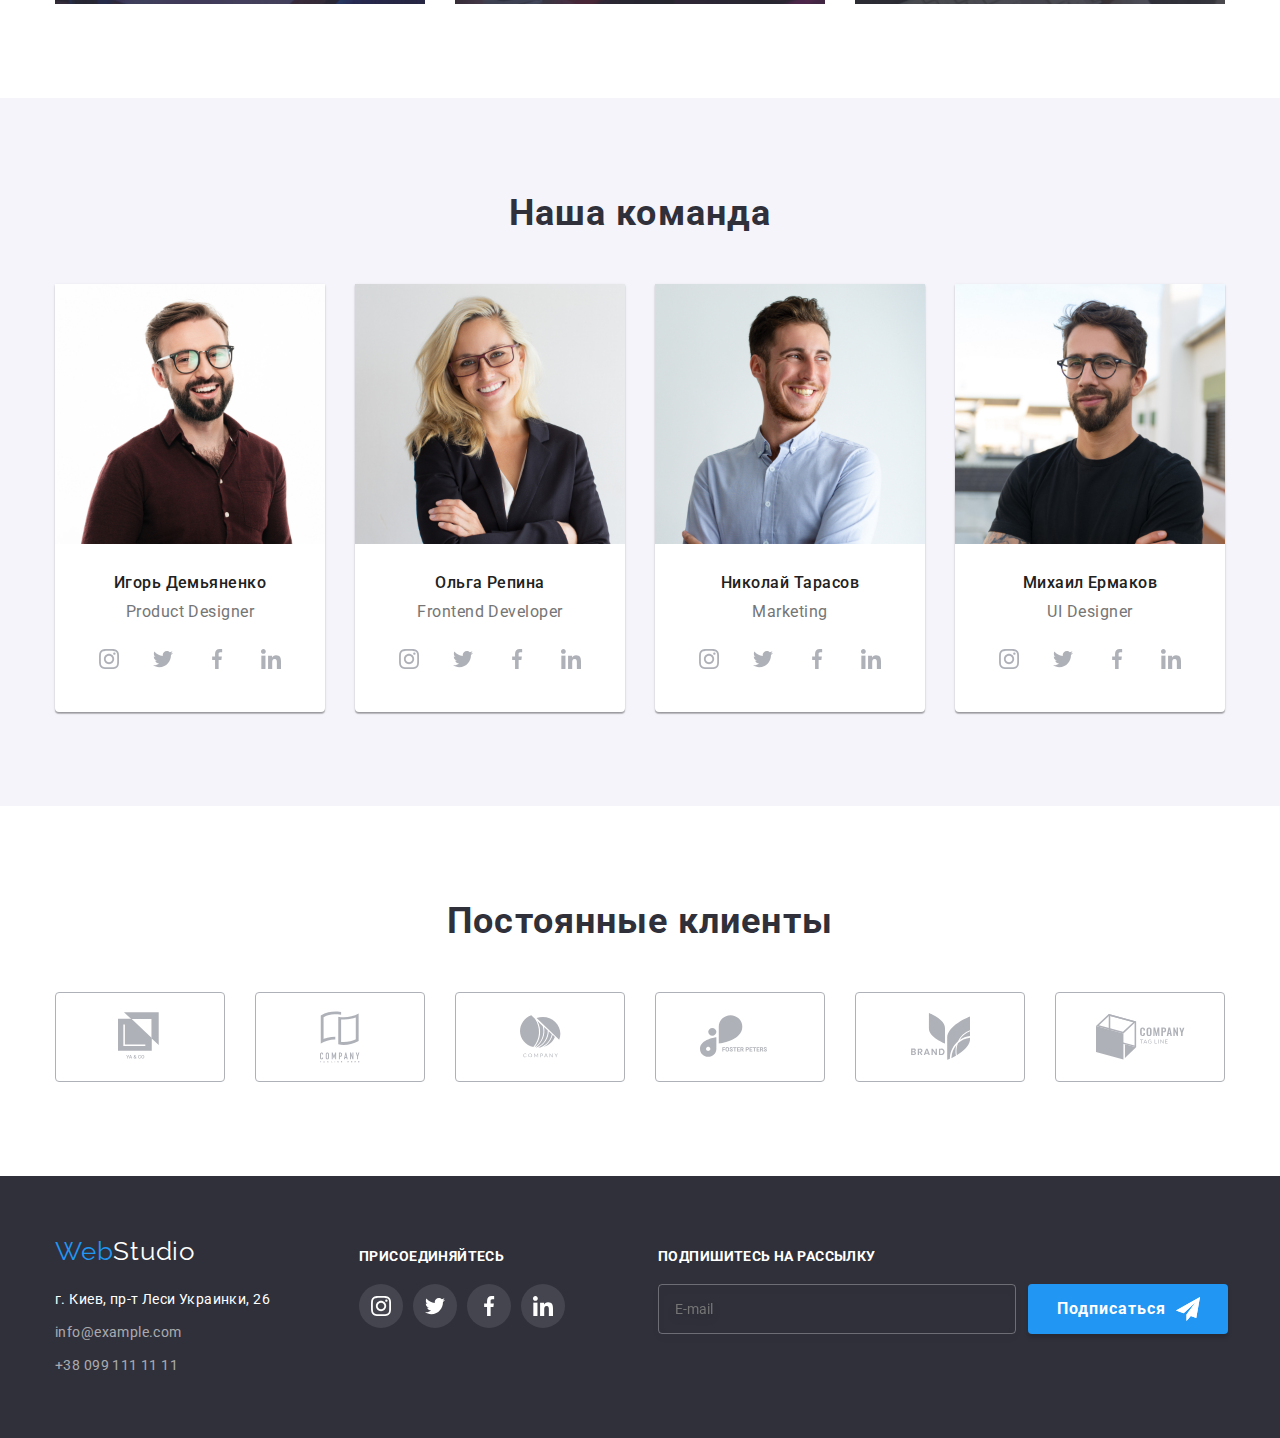
==== commit 3f156ce8: "UP UP UP" ====
--- a/index.html
+++ b/index.html
@@ -37,10 +37,10 @@
     </header>
     <main>
       <!-- Шапка -->
-      <section class="hero">
+      <section class="hero-section">
         <div class="container">
-          <h1 class="hero-header">Эффективные решения<br />для вашего бизнеса</h1>
-          <button data-modal-open class="hero-button" type="button">Заказать услугу</button>
+          <h1 class="hero-section-header">Эффективные решения<br />для вашего бизнеса</h1>
+          <button data-modal-open class="hero-section-button" type="button">Заказать услугу</button>
         </div>
         <!-- Модалка -->
         <div class="backdrop is-hidden" data-modal>
@@ -328,48 +328,48 @@
         </div>
       </section>
       <!-- Постоянные клиенты -->
-      <section class="clients-section">
+      <section class="loyal-customers-section">
         <div class="container">
-          <h2 class="clients-section-header">Постоянные клиенты</h2>
-          <ul class="clients-list">
-            <li class="clients-item">
-              <a class="clients-link" href="" target="_blank" rel="noreferrer noopener">
-                <svg class="clients-svg" height="50" width="45">
+          <h2 class="loyal-customers-header">Постоянные клиенты</h2>
+          <ul class="loyal-customers-list">
+            <li class="loyal-customers-item">
+              <a class="loyal-customers-link" href="" target="_blank" rel="noreferrer noopener">
+                <svg class="loyal-customers-svg" height="50" width="45">
                   <use href="./images/sprite.svg#client-logo-1"></use>
                 </svg>
               </a>
             </li>
-            <li class="clients-item">
-              <a class="clients-link" href="" target="_blank" rel="noreferrer noopener">
-                <svg class="clients-svg" height="52" width="40">
+            <li class="loyal-customers-item">
+              <a class="loyal-customers-link" href="" target="_blank" rel="noreferrer noopener">
+                <svg class="loyal-customers-svg" height="52" width="40">
                   <use href="./images/sprite.svg#client-logo-2"></use>
                 </svg>
               </a>
             </li>
-            <li class="clients-item">
-              <a class="clients-link" href="" target="_blank" rel="noreferrer noopener">
-                <svg class="clients-svg" height="43" width="41">
+            <li class="loyal-customers-item">
+              <a class="loyal-customers-link" href="" target="_blank" rel="noreferrer noopener">
+                <svg class="loyal-customers-svg" height="43" width="41">
                   <use href="./images/sprite.svg#client-logo-3"></use>
                 </svg>
               </a>
             </li>
-            <li class="clients-item">
-              <a class="clients-link" href="" target="_blank" rel="noreferrer noopener">
-                <svg class="clients-svg" height="43" width="80">
+            <li class="loyal-customers-item">
+              <a class="loyal-customers-link" href="" target="_blank" rel="noreferrer noopener">
+                <svg class="loyal-customers-svg" height="43" width="80">
                   <use href="./images/sprite.svg#client-logo-4"></use>
                 </svg>
               </a>
             </li>
-            <li class="clients-item">
-              <a class="clients-link" href="" target="_blank" rel="noreferrer noopener">
-                <svg class="clients-svg" height="47" width="59">
+            <li class="loyal-customers-item">
+              <a class="loyal-customers-link" href="" target="_blank" rel="noreferrer noopener">
+                <svg class="loyal-customers-svg" height="47" width="59">
                   <use href="./images/sprite.svg#client-logo-5"></use>
                 </svg>
               </a>
             </li>
-            <li class="clients-item">
-              <a class="clients-link" href="" target="_blank" rel="noreferrer noopener">
-                <svg class="clients-svg" height="46" width="89">
+            <li class="loyal-customers-item">
+              <a class="loyal-customers-link" href="" target="_blank" rel="noreferrer noopener">
+                <svg class="loyal-customers-svg" height="46" width="89">
                   <use href="./images/sprite.svg#client-logo-6"></use>
                 </svg>
               </a>
@@ -379,7 +379,7 @@
       </section>
     </main>
     <!-- Подвал -->
-    <footer class="footer-bg">
+    <footer class="main-footer">
       <div class="container contact-list">
         <div>
           <div class="logo-box">
@@ -431,7 +431,7 @@
         <div>
           <h3 class="telegram-sub-header">Подпишитесь на рассылку</h3>
           <form class="telegram-sub-form">
-            <input class="telegram-sub-label" placeholder="E-mail" type="email" name="email" />
+            <input class="telegram-sub-input" placeholder="E-mail" type="email" name="email" />
             <button class="telegram-sub-button" type="submit">
               Подписаться
               <span>
--- a/css/main.min.css
+++ b/css/main.min.css
@@ -1,2 +1,2 @@
-html{-webkit-box-sizing:border-box;box-sizing:border-box}*,*::before,*::after{-webkit-box-sizing:inherit;box-sizing:inherit}h1,h2,h3,p{margin-top:0;margin-bottom:4px}img{display:block;max-width:100%;height:auto}input,select,textarea{color:#fff}body{font-family:"Roboto","sans-serif";font-style:normal;font-weight:400;font-size:14px;line-height:1.71;letter-spacing:0.03em;color:#757575;margin-right:auto;margin-left:auto}.container{padding-right:15px;padding-left:15px;margin-right:auto;margin-left:auto}@media screen and (min-width: 480px){.container{width:480px}}@media screen and (min-width: 768px){.container{width:768px}}@media screen and (min-width: 1200px){.container{width:1200px}}.link{text-decoration:none}.link:hover,.link:focus{color:#2196f3;-webkit-transition:250ms cubic-bezier(0.4, 0, 0.2, 1);transition:250ms cubic-bezier(0.4, 0, 0.2, 1)}.web-logo{font-family:"Raleway";font-size:26px;line-height:1.19;letter-spacing:0.03em;text-decoration:none;color:#212121;margin-right:94px}.web-part{color:#2196f3}.web-wpart{color:#fff}.main-header{background-color:#fff;border-bottom:1px solid #ececec}.header-topline-box{position:relative;display:-webkit-box;display:-ms-flexbox;display:flex;-webkit-box-pack:justify;-ms-flex-pack:justify;justify-content:space-between;-webkit-box-align:center;-ms-flex-align:center;align-items:center;height:80px}@media screen and (min-width: 480px){.header-topline-box{display:block}}.logo-box-top{display:-webkit-box;display:-ms-flexbox;display:flex;-webkit-box-align:center;-ms-flex-align:center;align-items:center}.logo-box-top>.main-nav>li>a{position:relative;padding-top:32px;padding-bottom:32px}.link-type{font-weight:500;font-size:14px;line-height:1.14;letter-spacing:0.02em;color:#212121}.link-type:hover::after,.link-type:focus::after{content:"";display:block;position:absolute;bottom:-1px;left:0;width:100%;height:4px;border-radius:2px;background-color:#2196f3;-webkit-transition:250ms cubic-bezier(0.4, 0, 0.2, 1);transition:250ms cubic-bezier(0.4, 0, 0.2, 1);z-index:99}.link-header{-webkit-box-align:center;-ms-flex-align:center;align-items:center;font-weight:500;font-size:14px;line-height:1.14;letter-spacing:0.02em;color:#757575;margin-left:50px}.link-header:hover .mailto-svg,.link-header:focus .mailto-svg{fill:#2196f3;-webkit-transition:250ms cubic-bezier(0.4, 0, 0.2, 1);transition:250ms cubic-bezier(0.4, 0, 0.2, 1)}.link-header:hover .tel-svg,.link-header:focus .tel-svg{fill:#2196f3;-webkit-transition:250ms cubic-bezier(0.4, 0, 0.2, 1);transition:250ms cubic-bezier(0.4, 0, 0.2, 1)}.link-header:last-child{margin-right:0px}.info-box-top{display:-webkit-box;display:-ms-flexbox;display:flex;margin-top:32px;margin-bottom:32px}@media screen and (max-width: 767px){.info-box-top.is-hidden{display:none}}.list{padding-left:0;padding-bottom:0;margin:0;list-style:none}@media screen and (min-width: 1200px){.list{display:-webkit-box;display:-ms-flexbox;display:flex;-webkit-box-pack:justify;-ms-flex-pack:justify;justify-content:space-between}}@media screen and (max-width: 767px){.main-nav.is-hidden{display:none}}@media screen and (min-width: 1200px){.main-nav{display:-webkit-box;display:-ms-flexbox;display:flex;-webkit-box-align:start;-ms-flex-align:start;align-items:flex-start}}.main-nav-item{padding-right:50px}.main-nav-item:last-child{padding-right:0}.active{color:#2196f3}.active::after{content:"";display:block;position:absolute;bottom:-1px;left:0;width:100%;height:4px;border-radius:2px;background-color:#2196f3;z-index:99}.mailto-svg{width:16px;height:12px;margin-right:10px;fill:#757575}.tel-svg{width:10px;height:16px;margin-right:10px;fill:#757575}.hero{text-align:center;padding-top:200px;padding-bottom:200px;background-color:#2f303a;background-image:radial-gradient(circle at center, rgba(47,48,58,0.4), rgba(47,48,58,0.4)),url(../images/herobackgrund.jpg);background-size:cover;background-repeat:no-repeat}.hero-header{text-align:center;max-width:696px;font-weight:900;line-height:1.36;letter-spacing:0.06em;text-transform:uppercase;color:#fff;margin-right:auto;margin-bottom:30px;margin-left:auto}@media screen and (min-width: 480px){.hero-header{font-size:26px}}@media screen and (min-width: 1200px){.hero-header{font-size:44px}}.hero-button{background-color:#2196f3;border-style:none;font-weight:700;font-size:16px;line-height:1.87;letter-spacing:0.06em;padding:10px 32px;-webkit-box-shadow:0px 4px 4px rgba(0,0,0,0.15);box-shadow:0px 4px 4px rgba(0,0,0,0.15);border-radius:4px;color:#fff;cursor:pointer}.hero-button:hover,.hero-button:focus{color:#2196f3;background-color:#f5f4fa;-webkit-transition:250ms cubic-bezier(0.4, 0, 0.2, 1);transition:250ms cubic-bezier(0.4, 0, 0.2, 1)}.backdrop{position:fixed;top:0;right:0;bottom:0;left:0;width:100%;height:100%;background-color:rgba(0,0,0,0.2);-webkit-transition:250ms cubic-bezier(0.4, 0, 0.2, 1);transition:250ms cubic-bezier(0.4, 0, 0.2, 1);z-index:99}.backdrop.is-hidden{visibility:hidden;opacity:0;pointer-events:none}.backdrop.is-hidden .modal{-webkit-transform:translate(-50%, 0) scale(0.2, 0.25);transform:translate(-50%, 0) scale(0.2, 0.25)}.modal{position:relative;top:50%;left:50%;width:528px;padding:40px;border-radius:4px;background-color:#fff;-webkit-box-shadow:0px 1px 3px rgba(0,0,0,0.12),0px 1px 1px rgba(0,0,0,0.14),0px 2px 1px rgba(0,0,0,0.2);box-shadow:0px 1px 3px rgba(0,0,0,0.12),0px 1px 1px rgba(0,0,0,0.14),0px 2px 1px rgba(0,0,0,0.2);-webkit-transform:translate(-50%, -50%) scale(1);transform:translate(-50%, -50%) scale(1);-webkit-transition:250ms cubic-bezier(0.4, 0, 0.2, 1);transition:250ms cubic-bezier(0.4, 0, 0.2, 1);z-index:99}.modal-close-button{position:absolute;top:8px;right:8px;padding:0;width:30px;height:30px;border-radius:50%;border:1px solid rgba(0,0,0,0.1);background-color:transparent}.modal-close-button:hover svg,.modal-close-button:focus svg{fill:#2196f3;-webkit-transition:250ms cubic-bezier(0.4, 0, 0.2, 1);transition:250ms cubic-bezier(0.4, 0, 0.2, 1)}.modal-header{margin-bottom:12px;font-style:normal;font-weight:bold;font-size:20px;line-height:1.15;text-align:center;letter-spacing:0.03em;color:#212121}.modal-input-form{position:relative}.modal-input-form input:hover,.modal-input-form input:focus{outline:none;border:1px solid #2196f3;-webkit-box-sizing:border-box;box-sizing:border-box;border-radius:4px;color:rgba(117,117,117,0.5);-webkit-transition:250ms cubic-bezier(0.4, 0, 0.2, 1);transition:250ms cubic-bezier(0.4, 0, 0.2, 1)}.modal-input-form:hover svg,.modal-input-form:focus svg{fill:#2196f3;-webkit-transition:250ms cubic-bezier(0.4, 0, 0.2, 1);transition:250ms cubic-bezier(0.4, 0, 0.2, 1)}.modal-input-form:focus-within{fill:#2196f3}.modal-input-form textarea:hover,.modal-input-form textarea:focus{outline:none;border:1px solid #2196f3;-webkit-box-sizing:border-box;box-sizing:border-box;border-radius:4px}.modal-input-agreement{position:relative;margin-bottom:30px}.modal-input-agreement input[type="checkbox"]+label::before{background:url(../images/checkbox.svg)}.modal-input-agreement input[type="checkbox"]:checked+label::before{background:url(../images/checkbox-check.svg)}.modal-input-agreement label::before{position:absolute;display:inline-block;content:"";top:3px;left:8px;width:16px;height:15px;background:url("../images/checkbox.svg")}.modal-input-agreement input{visibility:hidden}.modal-input-label{margin-bottom:4px;font-size:12px;line-height:1.17;letter-spacing:0.01em;text-align:left;color:#757575}.modal-input-field{margin-bottom:10px;padding-left:40px;width:448px;height:40px;font-style:#212121;border:1px solid rgba(33,33,33,0.2);-webkit-box-sizing:border-box;box-sizing:border-box;border-radius:4px;color:#757575}.modal-input-textarea{margin-bottom:20px;padding:12px 16px 12px 16px;max-width:100%;min-width:100%;min-height:120px;border:1px solid rgba(33,33,33,0.2);-webkit-box-sizing:border-box;box-sizing:border-box;border-radius:4px;background-color:transparent;color:#757575}.modal-input-textarea::-webkit-input-placeholder{font-size:12px;line-height:1.33;-webkit-box-align:left;align-items:left;letter-spacing:0.03em;color:rgba(117,117,117,0.5)}.modal-input-textarea:-ms-input-placeholder{font-size:12px;line-height:1.33;-ms-flex-align:left;align-items:left;letter-spacing:0.03em;color:rgba(117,117,117,0.5)}.modal-input-textarea::-ms-input-placeholder{font-size:12px;line-height:1.33;-ms-flex-align:left;align-items:left;letter-spacing:0.03em;color:rgba(117,117,117,0.5)}.modal-input-textarea::placeholder{font-size:12px;line-height:1.33;-webkit-box-align:left;-ms-flex-align:left;align-items:left;letter-spacing:0.03em;color:rgba(117,117,117,0.5)}.modal-input-icon{position:absolute;top:32px;left:15px;display:-webkit-box;display:-ms-flexbox;display:flex;-webkit-box-pack:center;-ms-flex-pack:center;justify-content:center;-webkit-box-align:center;-ms-flex-align:center;align-items:center}.modal-input-check-icon{position:absolute;top:3px;left:5px}.modal-send-button{width:200px;height:50px;border-style:none;font-weight:700;font-size:16px;line-height:1.87;letter-spacing:0.06em;padding:10px 32px;background-color:#2196f3;-webkit-box-shadow:0px 4px 4px rgba(0,0,0,0.15);box-shadow:0px 4px 4px rgba(0,0,0,0.15);border-radius:4px;color:#fff;cursor:pointer}.modal-send-button:hover,.modal-send-button:focus{background:#188ce8;-webkit-box-shadow:0px 4px 4px rgba(0,0,0,0.15);box-shadow:0px 4px 4px rgba(0,0,0,0.15);border-radius:4px}.checkbox-agr-link{color:#2196f3}.features-section{background-color:#fff}@media screen and (min-width: 480px){.features-section{padding-top:60px}}@media screen and (min-width: 1200px){.features-section{padding-top:94px}}.features-list{padding-left:0;margin:0;list-style:none}@media screen and (min-width: 480px){.features-list{display:-webkit-box;display:-ms-flexbox;display:flex;-webkit-box-pack:center;-ms-flex-pack:center;justify-content:center}}@media screen and (min-width: 480px) and (max-width: 1199px){.features-list{-ms-flex-wrap:wrap;flex-wrap:wrap}}@media screen and (min-width: 1200px){.features-list{-webkit-box-pack:justify;-ms-flex-pack:justify;justify-content:space-between}}@media screen and (min-width: 768px) and (max-width: 1199px){.features-item:not(:nth-child(even)){margin-right:30px}}.features-box{display:-webkit-box;display:-ms-flexbox;display:flex;height:120px;background-color:#f5f4fa;margin-bottom:30px;border-radius:4px;padding-top:25px;padding-bottom:25px}@media screen and (min-width: 480px){.features-box{width:450px;padding-right:192px;padding-left:192px}}@media screen and (min-width: 768px){.features-box{width:354px;padding-right:144px;padding-left:144px}}@media screen and (min-width: 1200px){.features-box{width:270px;padding-right:100px;padding-left:100px}}.feature-header{font-weight:700;font-size:14px;line-height:1.42;letter-spacing:0.03em;text-transform:uppercase;color:#212121;margin-bottom:10px}@media screen and (min-width: 768px){.item-p{width:354px;height:75px}}@media screen and (min-width: 1200px){.item-p{width:270px;height:75px}}.what-we-do{padding-top:94px;padding-bottom:94px;background-color:#fff}@media screen and (max-width: 1199px){.what-we-do{display:none}}.wwd-header{font-weight:700;font-size:36px;line-height:1.17;text-align:center;letter-spacing:0.03em;margin-bottom:50px;color:#2f303a}.wwd-item{position:relative;z-index:1}.wwd-item p{position:absolute;color:#fff;top:246px;font-weight:700;font-size:14px;text-align:center;letter-spacing:0.03em;text-transform:uppercase;width:100%;z-index:2;margin:0}.wwd-item::after{content:"";position:absolute;top:224px;left:0;width:100%;height:70px;background-color:rgba(47,48,58,0.8);z-index:1}.our-team-section{background-color:#f5f4fa}@media screen and (min-width: 480px){.our-team-section{padding-top:60px;padding-bottom:60px}}@media screen and (min-width: 1200px){.our-team-section{padding-top:94px;padding-bottom:94px}}.our-team-header{font-weight:700;font-size:36px;line-height:1.17;text-align:center;letter-spacing:0.03em;margin-bottom:50px;color:#2f303a}.our-team-list{padding-left:0;padding-bottom:0;margin:0;list-style:none}@media screen and (min-width: 480px){.our-team-list{display:-webkit-box;display:-ms-flexbox;display:flex;-webkit-box-pack:center;-ms-flex-pack:center;justify-content:center}}@media screen and (min-width: 480px) and (max-width: 1199px){.our-team-list{-ms-flex-wrap:wrap;flex-wrap:wrap}}@media screen and (min-width: 1200px){.our-team-list{-webkit-box-pack:justify;-ms-flex-pack:justify;justify-content:space-between}}@media screen and (min-width: 480px){.our-team-item{width:450px;height:622px}.our-team-item:not(:nth-last-child(-n+1)){margin-bottom:30px}}@media screen and (min-width: 768px){.our-team-item{width:354px;height:536px}.our-team-item:not(:nth-last-child(-n+2)){margin-bottom:30px}}.team-memb-box{background:#fff;-webkit-box-shadow:0px 1px 3px rgba(0,0,0,0.12),0px 1px 1px rgba(0,0,0,0.14),0px 2px 1px rgba(0,0,0,0.2);box-shadow:0px 1px 3px rgba(0,0,0,0.12),0px 1px 1px rgba(0,0,0,0.14),0px 2px 1px rgba(0,0,0,0.2);border-radius:0px 0px 4px 4px}@media screen and (min-width: 480px){.team-memb-box{width:450px;height:622px}}@media screen and (min-width: 768px){.team-memb-box{width:354px;height:536px}}@media screen and (min-width: 1200px){.team-memb-box{width:270px;height:428px}.team-memb-box:not(last-child){margin-right:30px}}.tm-description{margin-top:30px;margin-bottom:16px}.team-memb-name{font-weight:500;font-size:16px;line-height:1.18;text-align:center;letter-spacing:0.03em;color:#212121;margin-bottom:10px}.team-memb-role{font-size:16px;line-height:1.18;text-align:center;letter-spacing:0.03em;color:#757575}.social-team-box{display:-webkit-box;display:-ms-flexbox;display:flex;-webkit-box-pack:space-evenly;-ms-flex-pack:space-evenly;justify-content:space-evenly}.social-team-icons{display:-webkit-box;display:-ms-flexbox;display:flex;padding:0}.social-icons-item{list-style:none;fill:#fff;margin-right:10px}.social-icons-item:last-child{margin-right:0}.social-team-link{display:-webkit-box;display:-ms-flexbox;display:flex;-webkit-box-align:center;-ms-flex-align:center;align-items:center;-webkit-box-pack:center;-ms-flex-pack:center;justify-content:center;width:44px;height:44px;border-radius:50%}.social-team-link:hover,.social-team-link:focus{-webkit-transition:250ms cubic-bezier(0.4, 0, 0.2, 1);transition:250ms cubic-bezier(0.4, 0, 0.2, 1);background-color:#2196f3}.social-team-link:hover .social-team-svg,.social-team-link:focus .social-team-svg{-webkit-transition:250ms cubic-bezier(0.4, 0, 0.2, 1);transition:250ms cubic-bezier(0.4, 0, 0.2, 1);fill:#fff}.social-team-svg{width:20px;height:20px;fill:#afb1b8}.clients-section{background-color:#fff}@media screen and (min-width: 480px){.clients-section{padding-top:60px;padding-bottom:60px}}@media screen and (min-width: 1200px){.clients-section{padding-top:94px;padding-bottom:94px}}.clients-section-header{font-weight:700;font-size:36px;line-height:1.17;text-align:center;letter-spacing:0.03em;margin-bottom:50px;color:#2f303a}.clients-list{padding-left:0;margin-top:0;margin-bottom:0;list-style:none}@media screen and (min-width: 480px){.clients-list{display:-webkit-box;display:-ms-flexbox;display:flex}}@media screen and (max-width: 1199px){.clients-list{display:-webkit-box;display:-ms-flexbox;display:flex;-ms-flex-wrap:wrap;flex-wrap:wrap;-webkit-box-pack:center;-ms-flex-pack:center;justify-content:center}}.clients-item:last-child{margin-right:0}.clients-link{display:-webkit-box;display:-ms-flexbox;display:flex;-webkit-box-align:center;-ms-flex-align:center;align-items:center;-webkit-box-pack:center;-ms-flex-pack:center;justify-content:center;width:170px;height:90px;border:1px solid #afb1b8;-webkit-box-sizing:border-box;box-sizing:border-box;border-radius:4px;margin-right:30px;fill:#afb1b8}.clients-link:hover,.clients-link:focus{border-color:#2196f3;-webkit-transition:250ms cubic-bezier(0.4, 0, 0.2, 1);transition:250ms cubic-bezier(0.4, 0, 0.2, 1)}.clients-link:hover .clients-svg,.clients-link:focus .clients-svg{fill:#2196f3;-webkit-transition:250ms cubic-bezier(0.4, 0, 0.2, 1);transition:250ms cubic-bezier(0.4, 0, 0.2, 1)}.footer-bg{padding-top:60px;padding-bottom:60px;background-color:#2f303a}.contact-list-header{font-weight:700;font-size:14px;line-height:16px;letter-spacing:0.03em;text-transform:uppercase;color:#fff;margin-top:12px;margin-bottom:20px;margin-left:70px}.map-link-box{margin-bottom:9px}.map-link{font-style:normal;color:#fff}.mail-link-box{margin-bottom:9px}.link-footer{font-style:normal;font-size:14px;line-height:1.71;letter-spacing:0.03em;color:rgba(255,255,255,0.6)}.social-icons{padding:0;margin-left:70px}.social-icons-link{width:44px;height:44px;border-radius:50%;background:rgba(255,255,255,0.1)}.social-icons-link:hover,.social-icons-link:focus{-webkit-transition:250ms cubic-bezier(0.4, 0, 0.2, 1);transition:250ms cubic-bezier(0.4, 0, 0.2, 1);background-color:#2196f3}.social-icons-svg{width:20px;height:20px;fill:#fff}.telegram-sub-header{font-weight:700;font-size:14px;line-height:16px;letter-spacing:0.03em;text-transform:uppercase;color:#fff;margin-top:12px;margin-bottom:20px;margin-left:93px}.telegram-sub-form{padding:0;margin-left:93px}.telegram-sub-label{width:358px;height:50px;margin-right:12px;padding-top:15px;padding-right:16px;padding-bottom:15px;padding-left:16px;border:1px solid rgba(255,255,255,0.3);-webkit-box-sizing:border-box;box-sizing:border-box;-webkit-filter:drop-shadow(0px 4px 4px rgba(0,0,0,0.15));filter:drop-shadow(0px 4px 4px rgba(0,0,0,0.15));border-radius:4px;background-color:transparent}.telegram-sub-label textarea::-webkit-input-placeholder{font-size:16px;line-height:1.25;letter-spacing:0.03em;color:rgba(255,255,255,0.6)}.telegram-sub-label textarea:-ms-input-placeholder{font-size:16px;line-height:1.25;letter-spacing:0.03em;color:rgba(255,255,255,0.6)}.telegram-sub-label textarea::-ms-input-placeholder{font-size:16px;line-height:1.25;letter-spacing:0.03em;color:rgba(255,255,255,0.6)}.telegram-sub-label textarea::placeholder{font-size:16px;line-height:1.25;letter-spacing:0.03em;color:rgba(255,255,255,0.6)}.telegram-sub-button{border-style:none;font-weight:700;font-size:16px;line-height:1.87;letter-spacing:0.06em;padding:10px 0px 10px 29px;border-radius:4px;background-color:#2196f3;color:#fff;-webkit-box-shadow:0px 4px 4px rgba(0,0,0,0.15);box-shadow:0px 4px 4px rgba(0,0,0,0.15);cursor:pointer}.telegram-btn-logo{display:block;width:24px;height:24px;margin:3px 28px 3px 10px;background-image:url(../images/social-links/telegram-1.svg);background-repeat:no-repeat;background-position:center}.logo-box{margin-bottom:20px}.project-section{padding-top:94px;padding-bottom:94px}.button-project-list{list-style:none;margin-top:0;margin-bottom:0;padding-left:0}.filter-button{font-weight:500;font-size:16px;line-height:1.62;text-align:center;border-style:none;letter-spacing:0.03em;border-radius:4px;color:#212121;padding-top:6px;padding-right:22px;padding-bottom:6px;padding-left:22px;margin-right:8px;cursor:pointer}.filter-button:hover,.filter-button:focus{border-radius:4px;color:#fff;background-color:#2196f3;-webkit-transition:250ms cubic-bezier(0.4, 0, 0.2, 1);transition:250ms cubic-bezier(0.4, 0, 0.2, 1);-webkit-box-shadow:0px 3px 1px rgba(0,0,0,0.1),0px 1px 2px rgba(0,0,0,0.08),0px 2px 2px rgba(0,0,0,0.12);box-shadow:0px 3px 1px rgba(0,0,0,0.1),0px 1px 2px rgba(0,0,0,0.08),0px 2px 2px rgba(0,0,0,0.12)}.project-list{margin:0}.project-list{padding-left:0;margin-top:50px;list-style:none}.project-item{width:370px;height:404px;border:1px solid #f5f4fa}.project-item:not(:nth-last-child(-n+3)){margin-bottom:30px}.project-item:hover,.project-item:focus{-webkit-box-shadow:0px 1px 1px rgba(0,0,0,0.12),0px 4px 4px rgba(0,0,0,0.06),1px 4px 6px rgba(0,0,0,0.16);box-shadow:0px 1px 1px rgba(0,0,0,0.12),0px 4px 4px rgba(0,0,0,0.06),1px 4px 6px rgba(0,0,0,0.16);-webkit-transition:250ms cubic-bezier(0.4, 0, 0.2, 1);transition:250ms cubic-bezier(0.4, 0, 0.2, 1)}.project-link{text-decoration:none}.project-link:hover .project-thumb-over,.project-link:focus .project-thumb-over{-webkit-transform:translatey(0);transform:translatey(0)}.project-thumb{position:relative;overflow:hidden}.project-thumb-over{position:absolute;top:0;left:0;width:100%;height:100%;background-color:rgba(33,150,243,0.9);-webkit-transform:translatey(100%);transform:translatey(100%);-webkit-transition:-webkit-transform 250ms cubic-bezier(0.4, 0, 0.2, 1);transition:-webkit-transform 250ms cubic-bezier(0.4, 0, 0.2, 1);transition:transform 250ms cubic-bezier(0.4, 0, 0.2, 1);transition:transform 250ms cubic-bezier(0.4, 0, 0.2, 1), -webkit-transform 250ms cubic-bezier(0.4, 0, 0.2, 1)}.project-description{position:absolute;top:0;left:0;width:100%;height:100%;font-size:18px;line-height:1.56;letter-spacing:0.03em;padding:63px 24px;color:#fff}.project-list-desc{padding-top:20px;padding-right:24px;padding-bottom:20px;padding-left:24px;font-size:16px;width:100%}.ourworks-header{font-weight:700;font-size:18px;line-height:2;letter-spacing:0.06em;color:#212121}.ourworks-desc{font-size:16px;line-height:1.87;letter-spacing:0.03em;color:#757575}
+html{-webkit-box-sizing:border-box;box-sizing:border-box}*,*::before,*::after{-webkit-box-sizing:inherit;box-sizing:inherit}h1,h2,h3,p{margin-top:0;margin-bottom:4px}img{display:block;max-width:100%;height:auto}input,select,textarea{color:#fff}body{font-family:"Roboto","sans-serif";font-style:normal;font-weight:400;font-size:14px;line-height:1.71;letter-spacing:0.03em;color:#757575;margin-right:auto;margin-left:auto}.container{padding-right:15px;padding-left:15px;margin-right:auto;margin-left:auto}@media screen and (min-width: 480px){.container{width:480px}}@media screen and (min-width: 768px){.container{width:768px}}@media screen and (min-width: 1200px){.container{width:1200px}}.link{text-decoration:none}.link:hover,.link:focus{color:#2196f3;-webkit-transition:250ms cubic-bezier(0.4, 0, 0.2, 1);transition:250ms cubic-bezier(0.4, 0, 0.2, 1)}.web-logo{font-family:"Raleway";font-size:26px;line-height:1.19;letter-spacing:0.03em;text-decoration:none;color:#212121;margin-right:94px}.web-part{color:#2196f3}.web-wpart{color:#fff}.main-header{background-color:#fff;border-bottom:1px solid #ececec}.header-topline-box{position:relative;display:-webkit-box;display:-ms-flexbox;display:flex;-webkit-box-pack:justify;-ms-flex-pack:justify;justify-content:space-between;-webkit-box-align:center;-ms-flex-align:center;align-items:center;height:80px}@media screen and (min-width: 480px){.header-topline-box{display:block}}.logo-box-top{display:-webkit-box;display:-ms-flexbox;display:flex;-webkit-box-align:center;-ms-flex-align:center;align-items:center}.logo-box-top>.main-nav>li>a{position:relative;padding-top:32px;padding-bottom:32px}.link-type{font-weight:500;font-size:14px;line-height:1.14;letter-spacing:0.02em;color:#212121}.link-type:hover::after,.link-type:focus::after{content:"";display:block;position:absolute;bottom:-1px;left:0;width:100%;height:4px;border-radius:2px;background-color:#2196f3;-webkit-transition:250ms cubic-bezier(0.4, 0, 0.2, 1);transition:250ms cubic-bezier(0.4, 0, 0.2, 1);z-index:99}.link-header{-webkit-box-align:center;-ms-flex-align:center;align-items:center;font-weight:500;font-size:14px;line-height:1.14;letter-spacing:0.02em;color:#757575;margin-left:50px}.link-header:hover .mailto-svg,.link-header:focus .mailto-svg{fill:#2196f3;-webkit-transition:250ms cubic-bezier(0.4, 0, 0.2, 1);transition:250ms cubic-bezier(0.4, 0, 0.2, 1)}.link-header:hover .tel-svg,.link-header:focus .tel-svg{fill:#2196f3;-webkit-transition:250ms cubic-bezier(0.4, 0, 0.2, 1);transition:250ms cubic-bezier(0.4, 0, 0.2, 1)}.link-header:last-child{margin-right:0px}.info-box-top{display:-webkit-box;display:-ms-flexbox;display:flex;margin-top:32px;margin-bottom:32px}@media screen and (max-width: 767px){.info-box-top.is-hidden{display:none}}.list{padding-left:0;padding-bottom:0;margin:0;list-style:none}@media screen and (min-width: 1200px){.list{display:-webkit-box;display:-ms-flexbox;display:flex;-webkit-box-pack:justify;-ms-flex-pack:justify;justify-content:space-between}}@media screen and (max-width: 767px){.main-nav.is-hidden{display:none}}@media screen and (min-width: 1200px){.main-nav{display:-webkit-box;display:-ms-flexbox;display:flex;-webkit-box-align:start;-ms-flex-align:start;align-items:flex-start}}.main-nav-item{padding-right:50px}.main-nav-item:last-child{padding-right:0}.active{color:#2196f3}.active::after{content:"";display:block;position:absolute;bottom:-1px;left:0;width:100%;height:4px;border-radius:2px;background-color:#2196f3;z-index:99}.mailto-svg{width:16px;height:12px;margin-right:10px;fill:#757575}.tel-svg{width:10px;height:16px;margin-right:10px;fill:#757575}.hero-section{text-align:center;padding-top:200px;padding-bottom:200px;background-color:#2f303a;background-image:radial-gradient(circle at center, rgba(47,48,58,0.4), rgba(47,48,58,0.4)),url(../images/herobackgrund.jpg);background-size:cover;background-repeat:no-repeat}.hero-section-header{text-align:center;max-width:696px;font-weight:900;line-height:1.36;letter-spacing:0.06em;text-transform:uppercase;color:#fff;margin-right:auto;margin-bottom:30px;margin-left:auto}@media screen and (min-width: 480px){.hero-section-header{font-size:26px}}@media screen and (min-width: 1200px){.hero-section-header{font-size:44px}}.hero-section-button{background-color:#2196f3;border-style:none;font-weight:700;font-size:16px;line-height:1.87;letter-spacing:0.06em;padding:10px 32px;-webkit-box-shadow:0px 4px 4px rgba(0,0,0,0.15);box-shadow:0px 4px 4px rgba(0,0,0,0.15);border-radius:4px;color:#fff;cursor:pointer}.hero-section-button:hover,.hero-section-button:focus{color:#2196f3;background-color:#f5f4fa;-webkit-transition:250ms cubic-bezier(0.4, 0, 0.2, 1);transition:250ms cubic-bezier(0.4, 0, 0.2, 1)}.backdrop{position:fixed;top:0;right:0;bottom:0;left:0;width:100%;height:100%;background-color:rgba(0,0,0,0.2);-webkit-transition:250ms cubic-bezier(0.4, 0, 0.2, 1);transition:250ms cubic-bezier(0.4, 0, 0.2, 1);z-index:99}.backdrop.is-hidden{visibility:hidden;opacity:0;pointer-events:none}.backdrop.is-hidden .modal{-webkit-transform:translate(-50%, 0) scale(0.2, 0.25);transform:translate(-50%, 0) scale(0.2, 0.25)}.modal{position:relative;top:50%;left:50%;width:528px;padding:40px;border-radius:4px;background-color:#fff;-webkit-box-shadow:0px 1px 3px rgba(0,0,0,0.12),0px 1px 1px rgba(0,0,0,0.14),0px 2px 1px rgba(0,0,0,0.2);box-shadow:0px 1px 3px rgba(0,0,0,0.12),0px 1px 1px rgba(0,0,0,0.14),0px 2px 1px rgba(0,0,0,0.2);-webkit-transform:translate(-50%, -50%) scale(1);transform:translate(-50%, -50%) scale(1);-webkit-transition:250ms cubic-bezier(0.4, 0, 0.2, 1);transition:250ms cubic-bezier(0.4, 0, 0.2, 1);z-index:99}.modal-close-button{position:absolute;top:8px;right:8px;padding:0;width:30px;height:30px;border-radius:50%;border:1px solid rgba(0,0,0,0.1);background-color:transparent}.modal-close-button:hover svg,.modal-close-button:focus svg{fill:#2196f3;-webkit-transition:250ms cubic-bezier(0.4, 0, 0.2, 1);transition:250ms cubic-bezier(0.4, 0, 0.2, 1)}.modal-header{margin-bottom:12px;font-style:normal;font-weight:bold;font-size:20px;line-height:1.15;text-align:center;letter-spacing:0.03em;color:#212121}.modal-input-form{position:relative}.modal-input-form input:hover,.modal-input-form input:focus{outline:none;border:1px solid #2196f3;-webkit-box-sizing:border-box;box-sizing:border-box;border-radius:4px;color:rgba(117,117,117,0.5);-webkit-transition:250ms cubic-bezier(0.4, 0, 0.2, 1);transition:250ms cubic-bezier(0.4, 0, 0.2, 1)}.modal-input-form:hover svg,.modal-input-form:focus svg{fill:#2196f3;-webkit-transition:250ms cubic-bezier(0.4, 0, 0.2, 1);transition:250ms cubic-bezier(0.4, 0, 0.2, 1)}.modal-input-form:focus-within{fill:#2196f3}.modal-input-form textarea:hover,.modal-input-form textarea:focus{outline:none;border:1px solid #2196f3;-webkit-box-sizing:border-box;box-sizing:border-box;border-radius:4px}.modal-input-agreement{position:relative;margin-bottom:30px}.modal-input-agreement input[type="checkbox"]+label::before{background:url(../images/checkbox.svg)}.modal-input-agreement input[type="checkbox"]:checked+label::before{background:url(../images/checkbox-check.svg)}.modal-input-agreement label::before{position:absolute;display:inline-block;content:"";top:3px;left:8px;width:16px;height:15px;background:url("../images/checkbox.svg")}.modal-input-agreement input{visibility:hidden}.modal-input-label{margin-bottom:4px;font-size:12px;line-height:1.17;letter-spacing:0.01em;text-align:left;color:#757575}.modal-input-field{margin-bottom:10px;padding-left:40px;width:448px;height:40px;font-style:#212121;border:1px solid rgba(33,33,33,0.2);-webkit-box-sizing:border-box;box-sizing:border-box;border-radius:4px;color:#757575}.modal-input-textarea{margin-bottom:20px;padding:12px 16px 12px 16px;max-width:100%;min-width:100%;min-height:120px;border:1px solid rgba(33,33,33,0.2);-webkit-box-sizing:border-box;box-sizing:border-box;border-radius:4px;background-color:transparent;color:#757575}.modal-input-textarea::-webkit-input-placeholder{font-size:12px;line-height:1.33;-webkit-box-align:left;align-items:left;letter-spacing:0.03em;color:rgba(117,117,117,0.5)}.modal-input-textarea:-ms-input-placeholder{font-size:12px;line-height:1.33;-ms-flex-align:left;align-items:left;letter-spacing:0.03em;color:rgba(117,117,117,0.5)}.modal-input-textarea::-ms-input-placeholder{font-size:12px;line-height:1.33;-ms-flex-align:left;align-items:left;letter-spacing:0.03em;color:rgba(117,117,117,0.5)}.modal-input-textarea::placeholder{font-size:12px;line-height:1.33;-webkit-box-align:left;-ms-flex-align:left;align-items:left;letter-spacing:0.03em;color:rgba(117,117,117,0.5)}.modal-input-icon{position:absolute;top:32px;left:15px;display:-webkit-box;display:-ms-flexbox;display:flex;-webkit-box-pack:center;-ms-flex-pack:center;justify-content:center;-webkit-box-align:center;-ms-flex-align:center;align-items:center}.modal-input-check-icon{position:absolute;top:3px;left:5px}.modal-send-button{width:200px;height:50px;border-style:none;font-weight:700;font-size:16px;line-height:1.87;letter-spacing:0.06em;padding:10px 32px;background-color:#2196f3;-webkit-box-shadow:0px 4px 4px rgba(0,0,0,0.15);box-shadow:0px 4px 4px rgba(0,0,0,0.15);border-radius:4px;color:#fff;cursor:pointer}.modal-send-button:hover,.modal-send-button:focus{background:#188ce8;-webkit-box-shadow:0px 4px 4px rgba(0,0,0,0.15);box-shadow:0px 4px 4px rgba(0,0,0,0.15);border-radius:4px}.checkbox-agr-link{color:#2196f3}.features-section{background-color:#fff}@media screen and (min-width: 480px){.features-section{padding-top:60px;padding-bottom:60px}}@media screen and (min-width: 1200px){.features-section{padding-top:94px;padding-bottom:94px}}.features-list{padding-left:0;margin:0;list-style:none}@media screen and (min-width: 480px){.features-list{display:-webkit-box;display:-ms-flexbox;display:flex;-webkit-box-pack:center;-ms-flex-pack:center;justify-content:center}}@media screen and (min-width: 480px) and (max-width: 1199px){.features-list{-ms-flex-wrap:wrap;flex-wrap:wrap}}@media screen and (min-width: 1200px){.features-list{-webkit-box-pack:justify;-ms-flex-pack:justify;justify-content:space-between}}.features-item{margin-bottom:30px}@media screen and (min-width: 480px) and (max-width: 767px){.features-item:last-child{margin-bottom:0}}@media screen and (min-width: 768px) and (max-width: 1199px){.features-item:not(:nth-child(even)){margin-right:30px}.features-item:nth-child(n+3){margin-bottom:0}}@media screen and (min-width: 1200px){.features-item{margin-bottom:0}}.features-box{display:-webkit-box;display:-ms-flexbox;display:flex;height:120px;background-color:#f5f4fa;margin-bottom:30px;border-radius:4px;padding-top:25px;padding-bottom:25px}@media screen and (min-width: 480px){.features-box{width:450px;padding-right:192px;padding-left:192px}}@media screen and (min-width: 768px){.features-box{width:354px;padding-right:144px;padding-left:144px}}@media screen and (min-width: 1200px){.features-box{width:270px;padding-right:100px;padding-left:100px}}.feature-header{font-weight:700;font-size:14px;line-height:1.42;letter-spacing:0.03em;text-transform:uppercase;color:#212121;margin-bottom:10px}.item-p{margin-bottom:0}@media screen and (min-width: 480px) and (max-width: 767px){.item-p{width:450px;height:50px}}@media screen and (min-width: 768px){.item-p{width:354px;height:50px;margin-bottom:0}}@media screen and (min-width: 1200px){.item-p{width:270px;height:75px;margin-bottom:0}}.what-we-do{padding-top:94px;padding-bottom:94px;background-color:#fff}@media screen and (max-width: 1199px){.what-we-do{display:none}}.wwd-header{font-weight:700;font-size:36px;line-height:1.17;text-align:center;letter-spacing:0.03em;margin-bottom:50px;color:#2f303a}.wwd-item{position:relative;z-index:1}.wwd-item p{position:absolute;color:#fff;top:246px;font-weight:700;font-size:14px;text-align:center;letter-spacing:0.03em;text-transform:uppercase;width:100%;z-index:2;margin:0}.wwd-item::after{content:"";position:absolute;top:224px;left:0;width:100%;height:70px;background-color:rgba(47,48,58,0.8);z-index:1}.our-team-section{background-color:#f5f4fa}@media screen and (min-width: 480px){.our-team-section{padding-top:60px;padding-bottom:60px}}@media screen and (min-width: 1200px){.our-team-section{padding-top:94px;padding-bottom:94px}}.our-team-header{font-weight:700;font-size:36px;line-height:1.17;text-align:center;letter-spacing:0.03em;color:#2f303a}@media screen and (min-width: 480px) and (max-width: 1199px){.our-team-header{margin-bottom:30px}}@media screen and (min-width: 1200px){.our-team-header{margin-bottom:50px}}.our-team-list{padding-left:0;padding-bottom:0;margin:0;list-style:none}@media screen and (min-width: 480px){.our-team-list{display:-webkit-box;display:-ms-flexbox;display:flex;-webkit-box-pack:center;-ms-flex-pack:center;justify-content:center}}@media screen and (min-width: 480px) and (max-width: 1199px){.our-team-list{-ms-flex-wrap:wrap;flex-wrap:wrap}}@media screen and (min-width: 1200px){.our-team-list{-webkit-box-pack:justify;-ms-flex-pack:justify;justify-content:space-between}}@media screen and (min-width: 480px) and (max-width: 767px){.our-team-item{width:450px;height:622px}.our-team-item:not(:nth-last-child(-n+1)){margin-bottom:30px}}@media screen and (min-width: 768px) and (max-width: 1199px){.our-team-item{width:354px;height:536px}.our-team-item:not(:nth-last-child(-n+2)){margin-bottom:30px}.our-team-item:nth-child(odd){margin-right:30px}}@media screen and (min-width: 1200px){.our-team-item:not(last-child){margin-right:30px}}.team-memb-box{background:#fff;-webkit-box-shadow:0px 1px 3px rgba(0,0,0,0.12),0px 1px 1px rgba(0,0,0,0.14),0px 2px 1px rgba(0,0,0,0.2);box-shadow:0px 1px 3px rgba(0,0,0,0.12),0px 1px 1px rgba(0,0,0,0.14),0px 2px 1px rgba(0,0,0,0.2);border-radius:0px 0px 4px 4px}@media screen and (min-width: 480px) and (max-width: 767px){.team-memb-box{width:450px;height:622px}}@media screen and (min-width: 768px) and (max-width: 1199px){.team-memb-box{width:354px;height:536px}}@media screen and (min-width: 1200px){.team-memb-box{width:270px;height:428px}}.tm-description{margin-top:30px;margin-bottom:16px}.team-memb-name{font-weight:500;font-size:16px;line-height:1.18;text-align:center;letter-spacing:0.03em;color:#212121;margin-bottom:10px}.team-memb-role{font-size:16px;line-height:1.18;text-align:center;letter-spacing:0.03em;color:#757575}.social-team-box{display:-webkit-box;display:-ms-flexbox;display:flex;-webkit-box-pack:space-evenly;-ms-flex-pack:space-evenly;justify-content:space-evenly}.social-team-icons{display:-webkit-box;display:-ms-flexbox;display:flex;padding:0}.social-icons-item{list-style:none;fill:#fff;margin-right:10px}.social-icons-item:last-child{margin-right:0}.social-team-link{display:-webkit-box;display:-ms-flexbox;display:flex;-webkit-box-align:center;-ms-flex-align:center;align-items:center;-webkit-box-pack:center;-ms-flex-pack:center;justify-content:center;width:44px;height:44px;border-radius:50%}.social-team-link:hover,.social-team-link:focus{-webkit-transition:250ms cubic-bezier(0.4, 0, 0.2, 1);transition:250ms cubic-bezier(0.4, 0, 0.2, 1);background-color:#2196f3}.social-team-link:hover .social-team-svg,.social-team-link:focus .social-team-svg{-webkit-transition:250ms cubic-bezier(0.4, 0, 0.2, 1);transition:250ms cubic-bezier(0.4, 0, 0.2, 1);fill:#fff}.social-team-svg{width:20px;height:20px;fill:#afb1b8}.loyal-customers-section{background-color:#fff}@media screen and (min-width: 480px){.loyal-customers-section{padding-top:60px;padding-bottom:60px}}@media screen and (min-width: 1200px){.loyal-customers-section{padding-top:94px;padding-bottom:94px}}.loyal-customers-header{font-weight:700;font-size:36px;line-height:1.17;text-align:center;letter-spacing:0.03em;color:#2f303a}@media screen and (min-width: 480px) and (max-width: 1199px){.loyal-customers-header{margin-bottom:30px}}@media screen and (min-width: 1200px){.loyal-customers-header{margin-bottom:50px}}.loyal-customers-list{padding-left:0;margin-top:0;margin-bottom:0;list-style:none}@media screen and (min-width: 480px){.loyal-customers-list{display:-webkit-box;display:-ms-flexbox;display:flex}}@media screen and (max-width: 1199px){.loyal-customers-list{display:-webkit-box;display:-ms-flexbox;display:flex;-ms-flex-wrap:wrap;flex-wrap:wrap;-webkit-box-pack:center;-ms-flex-pack:center;justify-content:center}}.loyal-customers-item{margin-right:30px;margin-bottom:30px}@media screen and (min-width: 480px) and (max-width: 767px){.loyal-customers-item:nth-child(even){margin-right:0}.loyal-customers-item:nth-last-child(-n+2){margin-bottom:0}}@media screen and (min-width: 768px) and (max-width: 1199px){.loyal-customers-item:nth-last-child(-n+3){margin-bottom:0}.loyal-customers-item:nth-child(3n+3){margin-right:0}}@media screen and (min-width: 1200px){.loyal-customers-item{margin-bottom:0}.loyal-customers-item:last-child{margin-right:0}}.loyal-customers-link{display:-webkit-box;display:-ms-flexbox;display:flex;-webkit-box-align:center;-ms-flex-align:center;align-items:center;-webkit-box-pack:center;-ms-flex-pack:center;justify-content:center;width:170px;height:90px;border:1px solid #afb1b8;-webkit-box-sizing:border-box;box-sizing:border-box;border-radius:4px;fill:#afb1b8}.loyal-customers-link:hover,.loyal-customers-link:focus{border-color:#2196f3;-webkit-transition:250ms cubic-bezier(0.4, 0, 0.2, 1);transition:250ms cubic-bezier(0.4, 0, 0.2, 1)}.loyal-customers-link:hover .loyal-customers-svg,.loyal-customers-link:focus .loyal-customers-svg{fill:#2196f3;-webkit-transition:250ms cubic-bezier(0.4, 0, 0.2, 1);transition:250ms cubic-bezier(0.4, 0, 0.2, 1)}.main-footer{padding-top:60px;padding-bottom:60px;background-color:#2f303a}.contact-list{display:-webkit-box;display:-ms-flexbox;display:flex}@media screen and (min-width: 480px) and (max-width: 1199px){.contact-list{text-align:center}}@media screen and (max-width: 767px){.contact-list{-webkit-box-orient:vertical;-webkit-box-direction:normal;-ms-flex-direction:column;flex-direction:column;-webkit-box-align:center;-ms-flex-align:center;align-items:center}}@media screen and (min-width: 768px) and (max-width: 1199px){.contact-list{-ms-flex-wrap:wrap;flex-wrap:wrap;-webkit-box-pack:center;-ms-flex-pack:center;justify-content:center}}.contact-list-header{font-weight:700;font-size:14px;line-height:16px;letter-spacing:0.03em;text-transform:uppercase;color:#fff;margin-top:12px;margin-bottom:20px}@media screen and (min-width: 480px) and (max-width: 1199px){.contact-list-header{text-align:center}}@media screen and (min-width: 768px) and (max-width: 1199px){.contact-list-header{margin-top:5px}}@media screen and (min-width: 1200px){.contact-list-header{margin-left:70px}}.map-link-box{margin-bottom:9px}.map-link{font-style:normal;color:#fff}.mail-link-box{margin-bottom:9px}.link-footer{font-style:normal;font-size:14px;line-height:1.71;letter-spacing:0.03em;color:rgba(255,255,255,0.6)}.social-icons{display:-webkit-box;display:-ms-flexbox;display:flex;padding:0}@media screen and (min-width: 1200px){.social-icons{margin-left:70px}}.social-icons-link{display:-webkit-box;display:-ms-flexbox;display:flex;-webkit-box-align:center;-ms-flex-align:center;align-items:center;-webkit-box-pack:center;-ms-flex-pack:center;justify-content:center;width:44px;height:44px;border-radius:50%;background:rgba(255,255,255,0.1)}.social-icons-link:hover,.social-icons-link:focus{-webkit-transition:250ms cubic-bezier(0.4, 0, 0.2, 1);transition:250ms cubic-bezier(0.4, 0, 0.2, 1);background-color:#2196f3}@media screen and (min-width: 480px){.social-icons-link{display:-webkit-box;display:-ms-flexbox;display:flex;-webkit-box-align:center;-ms-flex-align:center;align-items:center;-webkit-box-pack:center;-ms-flex-pack:center;justify-content:center}}.social-icons-svg{width:20px;height:20px;fill:#fff}.telegram-sub-header{font-weight:700;font-size:14px;line-height:16px;letter-spacing:0.03em;text-transform:uppercase;color:#fff;margin-top:12px;margin-bottom:20px}@media screen and (min-width: 480px) and (max-width: 1199px){.telegram-sub-header{text-align:center}}@media screen and (min-width: 1200px){.telegram-sub-header{margin-left:93px}}.telegram-sub-form{display:-webkit-box;display:-ms-flexbox;display:flex;padding:0}@media screen and (min-width: 480px) and (max-width: 1199px){.telegram-sub-form{-webkit-box-orient:vertical;-webkit-box-direction:normal;-ms-flex-direction:column;flex-direction:column;-webkit-box-align:center;-ms-flex-align:center;align-items:center}}@media screen and (min-width: 1200px){.telegram-sub-form{margin-left:93px}}.telegram-sub-input{width:358px;height:50px;padding-top:15px;padding-right:16px;padding-bottom:15px;padding-left:16px;border:1px solid rgba(255,255,255,0.3);-webkit-box-sizing:border-box;box-sizing:border-box;-webkit-filter:drop-shadow(0px 4px 4px rgba(0,0,0,0.15));filter:drop-shadow(0px 4px 4px rgba(0,0,0,0.15));border-radius:4px;background-color:transparent}.telegram-sub-input textarea::-webkit-input-placeholder{display:-webkit-box;display:flex;-webkit-box-align:center;align-items:center;font-size:16px;line-height:1.25;letter-spacing:0.03em;color:rgba(255,255,255,0.6)}.telegram-sub-input textarea:-ms-input-placeholder{display:-ms-flexbox;display:flex;-ms-flex-align:center;align-items:center;font-size:16px;line-height:1.25;letter-spacing:0.03em;color:rgba(255,255,255,0.6)}.telegram-sub-input textarea::-ms-input-placeholder{display:-ms-flexbox;display:flex;-ms-flex-align:center;align-items:center;font-size:16px;line-height:1.25;letter-spacing:0.03em;color:rgba(255,255,255,0.6)}.telegram-sub-input textarea::placeholder{display:-webkit-box;display:-ms-flexbox;display:flex;-webkit-box-align:center;-ms-flex-align:center;align-items:center;font-size:16px;line-height:1.25;letter-spacing:0.03em;color:rgba(255,255,255,0.6)}@media screen and (min-width: 480px) and (max-width: 1199px){.telegram-sub-input{width:450px;height:50px}}@media screen and (min-width: 1200px){.telegram-sub-input{margin-right:12px}}.telegram-sub-button{display:-webkit-box;display:-ms-flexbox;display:flex;-webkit-box-align:center;-ms-flex-align:center;align-items:center;border-style:none;font-weight:700;font-size:16px;line-height:1.87;letter-spacing:0.06em;padding:10px 0px 10px 29px;border-radius:4px;background-color:#2196f3;color:#fff;-webkit-box-shadow:0px 4px 4px rgba(0,0,0,0.15);box-shadow:0px 4px 4px rgba(0,0,0,0.15);cursor:pointer}.telegram-btn-logo{display:block;width:24px;height:24px;margin:3px 28px 3px 10px;background-image:url(../images/social-links/telegram-1.svg);background-repeat:no-repeat;background-position:center}.logo-box{margin-bottom:20px}@media screen and (min-width: 480px) and (max-width: 1199px){.logo-box{padding-left:90px}}.project-section{padding-top:94px;padding-bottom:94px}.button-project-list{list-style:none;margin-top:0;margin-bottom:0;padding-left:0}.filter-button{font-weight:500;font-size:16px;line-height:1.62;text-align:center;border-style:none;letter-spacing:0.03em;border-radius:4px;color:#212121;padding-top:6px;padding-right:22px;padding-bottom:6px;padding-left:22px;margin-right:8px;cursor:pointer}.filter-button:hover,.filter-button:focus{border-radius:4px;color:#fff;background-color:#2196f3;-webkit-transition:250ms cubic-bezier(0.4, 0, 0.2, 1);transition:250ms cubic-bezier(0.4, 0, 0.2, 1);-webkit-box-shadow:0px 3px 1px rgba(0,0,0,0.1),0px 1px 2px rgba(0,0,0,0.08),0px 2px 2px rgba(0,0,0,0.12);box-shadow:0px 3px 1px rgba(0,0,0,0.1),0px 1px 2px rgba(0,0,0,0.08),0px 2px 2px rgba(0,0,0,0.12)}.project-list{margin:0}.project-list{padding-left:0;margin-top:50px;list-style:none}.project-item{width:370px;height:404px;border:1px solid #f5f4fa}.project-item:not(:nth-last-child(-n+3)){margin-bottom:30px}.project-item:hover,.project-item:focus{-webkit-box-shadow:0px 1px 1px rgba(0,0,0,0.12),0px 4px 4px rgba(0,0,0,0.06),1px 4px 6px rgba(0,0,0,0.16);box-shadow:0px 1px 1px rgba(0,0,0,0.12),0px 4px 4px rgba(0,0,0,0.06),1px 4px 6px rgba(0,0,0,0.16);-webkit-transition:250ms cubic-bezier(0.4, 0, 0.2, 1);transition:250ms cubic-bezier(0.4, 0, 0.2, 1)}.project-link{text-decoration:none}.project-link:hover .project-thumb-over,.project-link:focus .project-thumb-over{-webkit-transform:translatey(0);transform:translatey(0)}.project-thumb{position:relative;overflow:hidden}.project-thumb-over{position:absolute;top:0;left:0;width:100%;height:100%;background-color:rgba(33,150,243,0.9);-webkit-transform:translatey(100%);transform:translatey(100%);-webkit-transition:-webkit-transform 250ms cubic-bezier(0.4, 0, 0.2, 1);transition:-webkit-transform 250ms cubic-bezier(0.4, 0, 0.2, 1);transition:transform 250ms cubic-bezier(0.4, 0, 0.2, 1);transition:transform 250ms cubic-bezier(0.4, 0, 0.2, 1), -webkit-transform 250ms cubic-bezier(0.4, 0, 0.2, 1)}.project-description{position:absolute;top:0;left:0;width:100%;height:100%;font-size:18px;line-height:1.56;letter-spacing:0.03em;padding:63px 24px;color:#fff}.project-list-desc{padding-top:20px;padding-right:24px;padding-bottom:20px;padding-left:24px;font-size:16px;width:100%}.ourworks-header{font-weight:700;font-size:18px;line-height:2;letter-spacing:0.06em;color:#212121}.ourworks-desc{font-size:16px;line-height:1.87;letter-spacing:0.03em;color:#757575}
 /*# sourceMappingURL=main.min.css.map */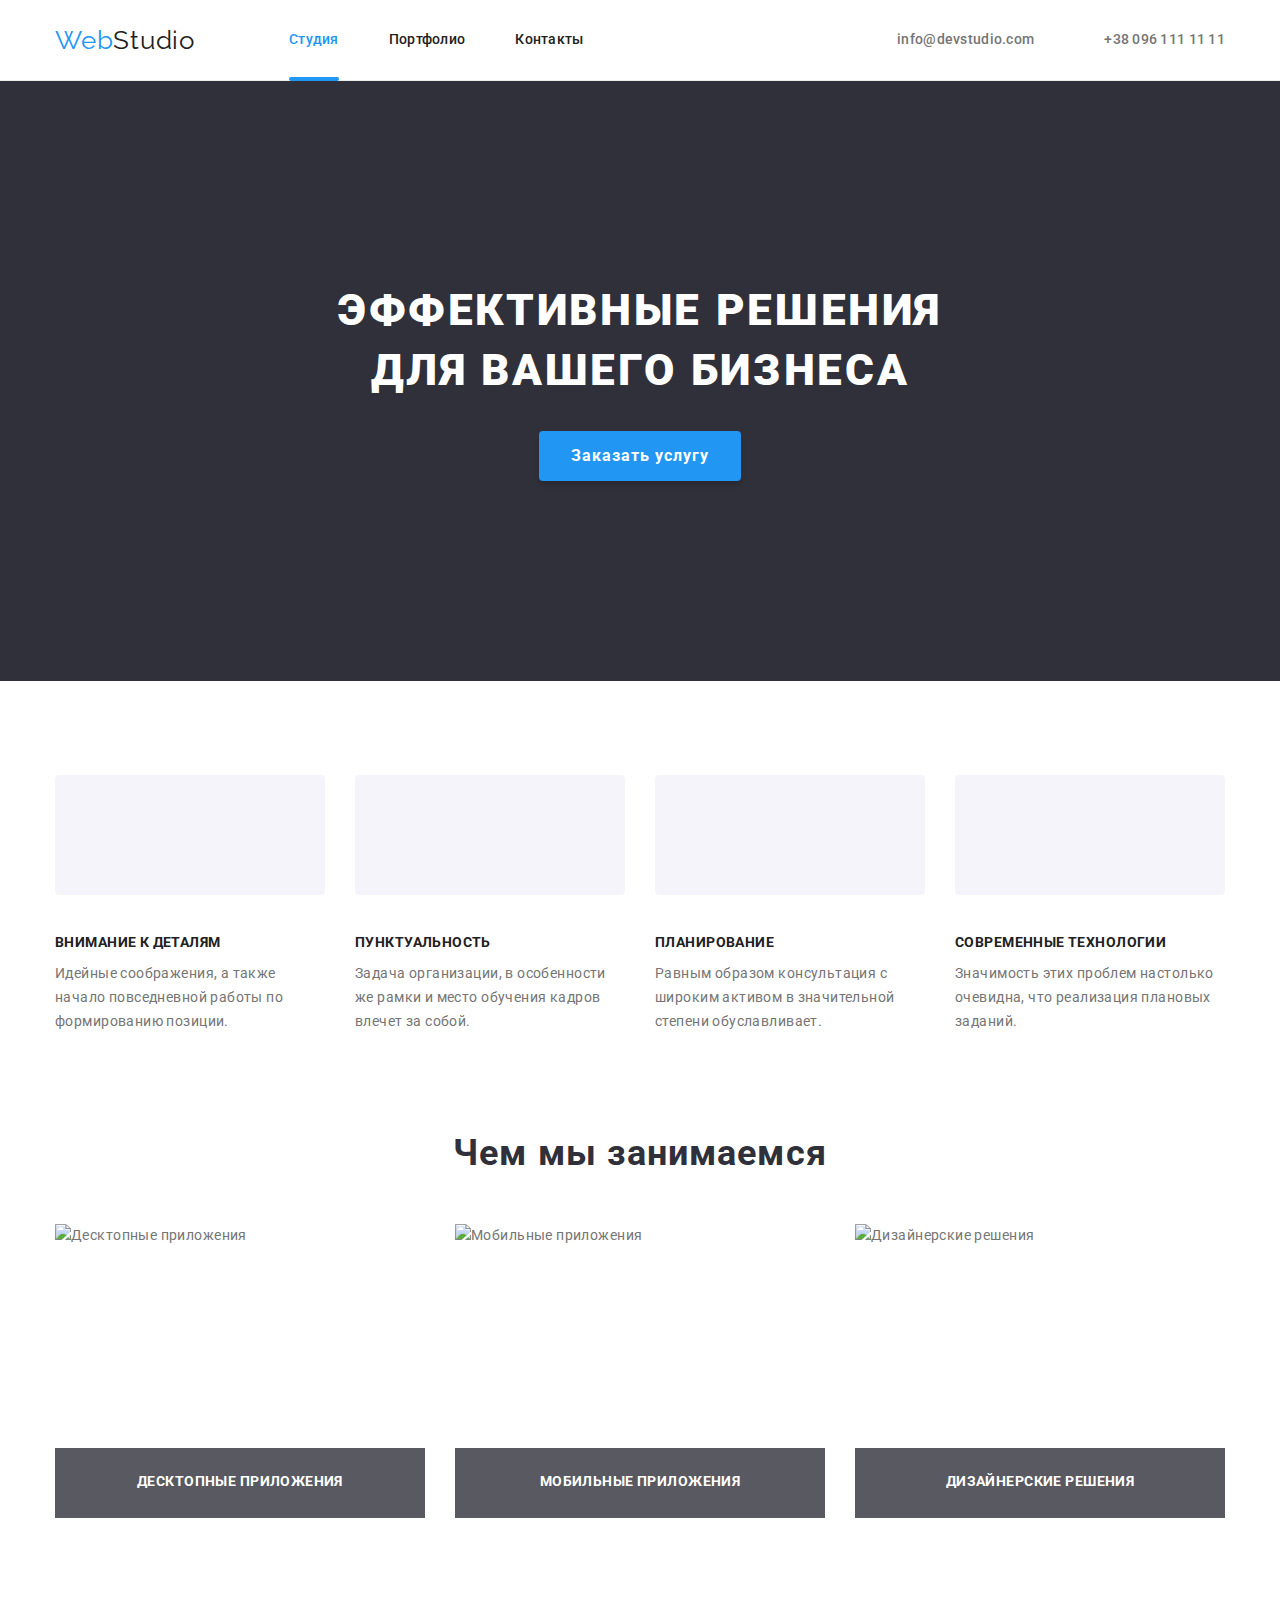
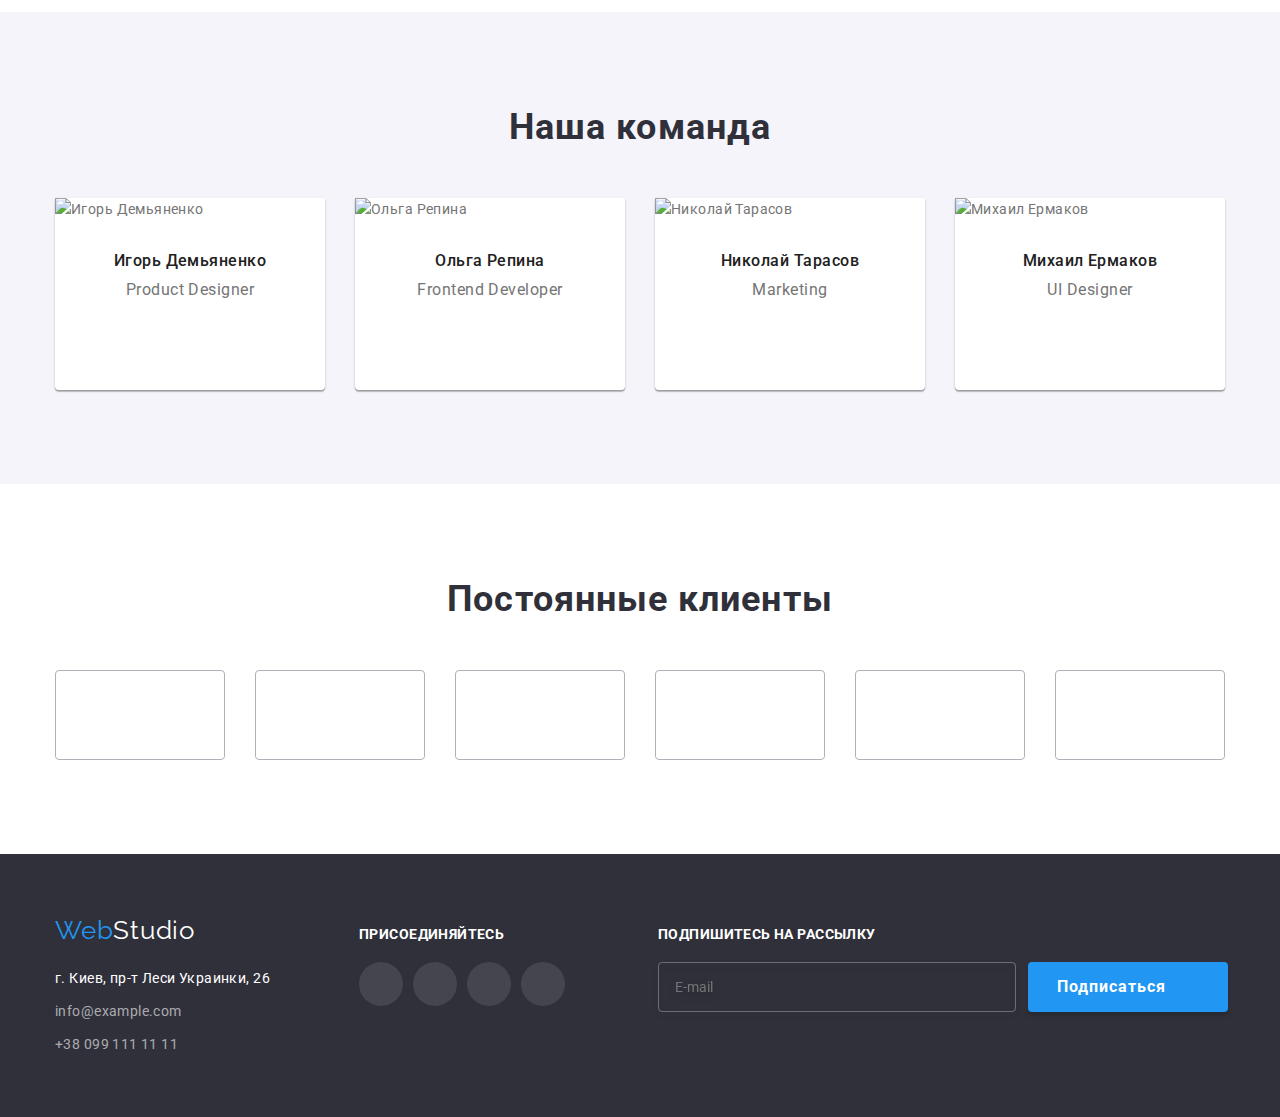
==== commit 83f42c09: "Update" ====
--- a/index.html
+++ b/index.html
@@ -11,35 +11,83 @@
   </head>
   <body>
     <!-- Верхняя линия -->
-    <header class="main-header">
-      <div class="container header-topline-box">
+    <header class="header">
+      <!-- Мобильное меню -->
+      <div class="container">
+        <nav class="header-mobile">
+          <a class="web-logo" href="./index.html"><span class="web-part">Web</span><span>Studio</span></a>
+          <button class="menu-button" type="button" aria-expanded="false" aria-controls="mobile-menu" data-menu-button>
+            <svg width="40" height="40" aria-label="Переключатель мобильного меню">
+              <use class="link icon-close" href="./images/svg-icons/sprite.svg#icon-close"></use>
+              <use class="link icon-menu" href="./images/svg-icons/sprite.svg#icon-menu"></use>
+            </svg>
+          </button>
+          <div class="mobile-menu" id="mobile-menu" data-menu>
+            <ul class="list mobile-menu-navigation">
+              <li class="">
+                <a class="link mobile-nav-link mobile-nav-active" href="./index.html">Студия</a>
+              </li>
+              <li class="">
+                <a class="link mobile-nav-link" href="./portfolio.html">Портфолио</a>
+              </li>
+              <li class=""><a class="link mobile-nav-link" href="#contacts">Контакты</a></li>
+            </ul>
+            <ul class="list mobile-link-header">
+              <li class="link">
+                <a class="link mobile-mailto-link" href="mailto:info@devstudio.com">
+                  <svg class="mailto-svg">
+                    <use href="./images/svg-icons/sprite.svg#envelope"></use>
+                  </svg>
+                  info@devstudio.com
+                </a>
+              </li>
+              <li class="link">
+                <a class="link mobile-tel-link" href="tel:+380961111111">
+                  <svg class="tel-svg">
+                    <use href="./images/svg-icons/sprite.svg#smartphone"></use>
+                  </svg>
+                  +38 096 111 11 11
+                </a>
+              </li>
+            </ul>
+          </div>
+        </nav>
+      </div>
+      <!-- Дэсктопное меню -->
+      <div class="container header-box">
         <nav class="logo-box-top">
           <a class="web-logo" href="./index.html"><span class="web-part">Web</span><span>Studio</span></a>
-          <ul class="list main-nav is-hidden">
-            <li class="main-nav-item"><a class="link link-type list active" href="./index.html">Студия</a></li>
-            <li class="main-nav-item"><a class="link link-type list" href="./portfolio.html">Портфолио</a></li>
-            <li class="main-nav-item"><a class="link link-type list" href="#Contacts">Контакты</a></li>
+          <ul class="list main-nav">
+            <li class="main-nav-item">
+              <a class="link link-type list active" href="./index.html">Студия</a>
+            </li>
+            <li class="main-nav-item">
+              <a class="link link-type list" href="./portfolio.html">Портфолио</a>
+            </li>
+            <li class="main-nav-item">
+              <a class="link link-type list" href="#contacts">Контакты</a>
+            </li>
           </ul>
         </nav>
-        <ul class="list info-box-top is-hidden">
+        <ul class="list contacts-box-top">
           <li class="list link link-header">
             <a class="link link-header" href="mailto:info@devstudio.com">
-              <svg class="mailto-svg"><use href="./images/sprite.svg#envelope"></use></svg>info@devstudio.com
+              <svg class="mailto-svg"><use href="./images/svg-icons/sprite.svg#envelope"></use></svg>info@devstudio.com
             </a>
           </li>
           <li class="list link link-header">
             <a class="link link-header" href="tel:+380961111111">
-              <svg class="tel-svg"><use href="./images/sprite.svg#smartphone"></use></svg>+38 096 111 11 11
+              <svg class="tel-svg"><use href="./images/svg-icons/sprite.svg#smartphone"></use></svg>+38 096 111 11 11
             </a>
           </li>
         </ul>
       </div>
     </header>
     <main>
-      <!-- Шапка -->
+      <!-- Герой -->
       <section class="hero-section">
         <div class="container">
-          <h1 class="hero-section-header">Эффективные решения<br />для вашего бизнеса</h1>
+          <h1 class="hero-section-header">Эффективные решения для вашего бизнеса</h1>
           <button data-modal-open class="hero-section-button" type="button">Заказать услугу</button>
         </div>
         <!-- Модалка -->
@@ -47,7 +95,7 @@
           <div class="modal">
             <button data-modal-close class="modal-close-button">
               <svg width="11" height="11">
-                <use href="./images/sprite.svg#modal-close-btn"></use>
+                <use href="./images/svg-icons/sprite.svg#modal-close-btn"></use>
               </svg>
             </button>
             <h3 class="modal-header">Оставьте свои данные, мы вам перезвоним</h3>
@@ -57,7 +105,7 @@
                 <input class="modal-input-field" type="text" name="user" />
                 <div class="modal-input-icon">
                   <svg width="12" height="12">
-                    <use href="./images/sprite.svg#user"></use>
+                    <use href="./images/svg-icons/sprite.svg#user"></use>
                   </svg>
                 </div>
               </div>
@@ -66,7 +114,7 @@
                 <input class="modal-input-field" type="tel" name="telephone" />
                 <div class="modal-input-icon">
                   <svg width="13" height="13">
-                    <use href="./images/sprite.svg#telephone"></use>
+                    <use href="./images/svg-icons/sprite.svg#telephone"></use>
                   </svg>
                 </div>
               </div>
@@ -75,7 +123,7 @@
                 <input class="modal-input-field" type="email" name="mail" />
                 <div class="modal-input-icon">
                   <svg width="15" height="12">
-                    <use href="./images/sprite.svg#mail"></use>
+                    <use href="./images/svg-icons/sprite.svg#mail"></use>
                   </svg>
                 </div>
               </div>
@@ -97,40 +145,24 @@
         <div class="container">
           <ul class="features-list">
             <li class="features-item">
-              <div class="features-box">
-                <svg width="70" height="70">
-                  <use href="./images/sprite.svg#antenna"></use>
-                </svg>
-              </div>
+              <div class="features-box ft-background-1"></div>
               <h3 class="feature-header">Внимание к деталям</h3>
-              <p class="item-p">Идейные соображения, а также начало повседневной работы по формированию позиции.</p>
+              <p>Идейные соображения, а также начало повседневной работы по формированию позиции.</p>
             </li>
             <li class="features-item">
-              <div class="features-box">
-                <svg width="70" height="70">
-                  <use href="./images/sprite.svg#clock"></use>
-                </svg>
-              </div>
+              <div class="features-box ft-background-2"></div>
               <h3 class="feature-header">Пунктуальность</h3>
-              <p class="item-p">Задача организации, в особенности же рамки и место обучения кадров влечет за собой.</p>
+              <p>Задача организации, в особенности же рамки и место обучения кадров влечет за собой.</p>
             </li>
             <li class="features-item">
-              <div class="features-box">
-                <svg width="70" height="70">
-                  <use href="./images/sprite.svg#diagram"></use>
-                </svg>
-              </div>
+              <div class="features-box ft-background-3"></div>
               <h3 class="feature-header">Планирование</h3>
-              <p class="item-p">Равным образом консультация с широким активом в значительной степени обуславливает.</p>
+              <p>Равным образом консультация с широким активом в значительной степени обуславливает.</p>
             </li>
             <li class="features-item">
-              <div class="features-box">
-                <svg width="70" height="70">
-                  <use href="./images/sprite.svg#astronaut"></use>
-                </svg>
-              </div>
+              <div class="features-box ft-background-4"></div>
               <h3 class="feature-header">Современные технологии</h3>
-              <p class="item-p">Значимость этих проблем настолько очевидна, что реализация плановых заданий.</p>
+              <p>Значимость этих проблем настолько очевидна, что реализация плановых заданий.</p>
             </li>
           </ul>
         </div>
@@ -141,15 +173,33 @@
           <h2 class="wwd-header">Чем мы занимаемся</h2>
           <ul class="list">
             <li class="wwd-item">
-              <img src="./images/img.jpg" width="370" height="294" alt="Десктопные приложения" />
+              <img
+                srcset="./images/desktop/what-we-do/1.jpg 1x, ./images/desktop/what-we-do/1@2x.jpg 2x"
+                src="./images/desktop/what-we-do/1.jpg"
+                width="370"
+                height="294"
+                alt="Десктопные приложения"
+              />
               <p>Десктопные приложения</p>
             </li>
             <li class="wwd-item">
-              <img src="./images/img1.jpg" width="370" height="294" alt="Мобильные приложения" />
+              <img
+                srcset="./images/desktop/what-we-do/2.jpg 1x, ./images/desktop/what-we-do/2@2x.jpg 2x"
+                src="./images/desktop/what-we-do/2.jpg"
+                width="370"
+                height="294"
+                alt="Мобильные приложения"
+              />
               <p>Мобильные приложения</p>
             </li>
             <li class="wwd-item">
-              <img src="./images/img2.jpg" width="370" height="294" alt="Дизайнерские решения" />
+              <img
+                srcset="./images/desktop/what-we-do/3.jpg 1x, ./images/desktop/what-we-do/3@2x.jpg 2x"
+                src="./images/desktop/what-we-do/3.jpg"
+                width="370"
+                height="294"
+                alt="Дизайнерские решения"
+              />
               <p>Дизайнерские решения</p>
             </li>
           </ul>
@@ -162,8 +212,22 @@
           <ul class="our-team-list">
             <li class="our-team-item">
               <div class="team-memb-box">
-                <img src="./images/team1.jpg" alt="Игорь Демьяненко Дизайнер по Продукту" />
-                <div class="tm-description">
+                <picture>
+                  <source
+                    srcset="./images/mobile/team/mobile-photo-1.jpg 1x, ./images/mobile/team/mobile-photo-1@2x.jpg 2x"
+                    media="(max-width: 767px)"
+                  />
+                  <source
+                    srcset="./images/tablet/team/tablet-photo-1.jpg 1x, ./images/tablet/team/tablet-photo-1@2x.jpg 2x"
+                    media="(max-width: 1199px)"
+                  />
+                  <source
+                    srcset="./images/desktop/team/desktop-photo-1.jpg 1x, ./images/desktop/team/desktop-photo-1@2x.jpg 2x"
+                    media="(min-width: 1200px)"
+                  />
+                  <img src="./images/mobile/team/mobile-photo-1.jpg" alt="Игорь Демьяненко" />
+                </picture>
+                <div class="team-memb-description">
                   <h3 class="team-memb-name">Игорь Демьяненко</h3>
                   <p class="team-memb-role">Product Designer</p>
                 </div>
@@ -172,28 +236,28 @@
                     <li class="social-icons-item">
                       <a class="social-team-link" href="https://instagram.com/" target="_blank" rel="noopener noreferer" aria-label="Instagram"
                         ><svg class="social-team-svg">
-                          <use href="./images/sprite.svg#instagram"></use>
+                          <use href="./images/svg-icons/sprite.svg#instagram"></use>
                         </svg>
                       </a>
                     </li>
                     <li class="social-icons-item">
                       <a class="social-team-link" href="https://twitter.com/" target="_blank" rel="noopener noreferer" aria-label="Twitter"
                         ><svg class="social-team-svg">
-                          <use href="./images/sprite.svg#twitter"></use>
+                          <use href="./images/svg-icons/sprite.svg#twitter"></use>
                         </svg>
                       </a>
                     </li>
                     <li class="social-icons-item">
                       <a class="social-team-link" href="https://facebook.com/" target="_blank" rel="noopener noreferer" aria-label="Facebook"
                         ><svg class="social-team-svg">
-                          <use href="./images/sprite.svg#facebook"></use>
+                          <use href="./images/svg-icons/sprite.svg#facebook"></use>
                         </svg>
                       </a>
                     </li>
                     <li class="social-icons-item">
                       <a class="social-team-link" href="https://linkedin.com/" target="_blank" rel="noopener noreferer" aria-label="Linkedin"
                         ><svg class="social-team-svg">
-                          <use href="./images/sprite.svg#linkedin"></use>
+                          <use href="./images/svg-icons/sprite.svg#linkedin"></use>
                         </svg>
                       </a>
                     </li>
@@ -203,8 +267,22 @@
             </li>
             <li class="our-team-item">
               <div class="team-memb-box">
-                <img src="./images/team2.jpg" alt="Ольга Репина Фронтэнд разработчек" />
-                <div class="tm-description">
+                <picture>
+                  <source
+                    srcset="./images/mobile/team/mobile-photo-2.jpg 1x, ./images/mobile/team/mobile-photo-2@2x.jpg 2x"
+                    media="(max-width: 767px)"
+                  />
+                  <source
+                    srcset="./images/tablet/team/tablet-photo-2.jpg 1x, ./images/tablet/team/tablet-photo-2@2x.jpg 2x"
+                    media="(max-width: 1199px)"
+                  />
+                  <source
+                    srcset="./images/desktop/team/desktop-photo-2.jpg 1x, ./images/desktop/team/desktop-photo-2@2x.jpg 2x"
+                    media="(min-width: 1200px)"
+                  />
+                  <img src="./images/mobile/team/mobile-photo-2.jpg" alt="Ольга Репина" />
+                </picture>
+                <div class="team-memb-description">
                   <h3 class="team-memb-name">Ольга Репина</h3>
                   <p class="team-memb-role">Frontend Developer</p>
                 </div>
@@ -213,28 +291,28 @@
                     <li class="social-icons-item">
                       <a class="social-team-link" href="https://instagram.com/" target="_blank" rel="noopener noreferer" aria-label="Instagram"
                         ><svg class="social-team-svg">
-                          <use href="./images/sprite.svg#instagram"></use>
+                          <use href="./images/svg-icons/sprite.svg#instagram"></use>
                         </svg>
                       </a>
                     </li>
                     <li class="social-icons-item">
                       <a class="social-team-link" href="https://twitter.com/" target="_blank" rel="noopener noreferer" aria-label="Twitter"
                         ><svg class="social-team-svg">
-                          <use href="./images/sprite.svg#twitter"></use>
+                          <use href="./images/svg-icons/sprite.svg#twitter"></use>
                         </svg>
                       </a>
                     </li>
                     <li class="social-icons-item">
                       <a class="social-team-link" href="https://facebook.com/" target="_blank" rel="noopener noreferer" aria-label="Facebook"
                         ><svg class="social-team-svg">
-                          <use href="./images/sprite.svg#facebook"></use>
+                          <use href="./images/svg-icons/sprite.svg#facebook"></use>
                         </svg>
                       </a>
                     </li>
                     <li class="social-icons-item">
                       <a class="social-team-link" href="https://linkedin.com/" target="_blank" rel="noopener noreferer" aria-label="Linkedin"
                         ><svg class="social-team-svg">
-                          <use href="./images/sprite.svg#linkedin"></use>
+                          <use href="./images/svg-icons/sprite.svg#linkedin"></use>
                         </svg>
                       </a>
                     </li>
@@ -244,8 +322,22 @@
             </li>
             <li class="our-team-item">
               <div class="team-memb-box">
-                <img src="./images/team3.jpg" alt="Николай Тарасов Маркетинг" />
-                <div class="tm-description">
+                <picture>
+                  <source
+                    srcset="./images/mobile/team/mobile-photo-3.jpg 1x, ./images/mobile/team/mobile-photo-3@2x.jpg 2x"
+                    media="(max-width: 767px)"
+                  />
+                  <source
+                    srcset="./images/tablet/team/tablet-photo-3.jpg 1x, ./images/tablet/team/tablet-photo-3@2x.jpg 2x"
+                    media="(max-width: 1199px)"
+                  />
+                  <source
+                    srcset="./images/desktop/team/desktop-photo-3.jpg 1x, ./images/desktop/team/desktop-photo-3@2x.jpg 2x"
+                    media="(min-width: 1200px)"
+                  />
+                  <img src="./images/mobile/team/mobile-photo-3.jpg" alt="Николай Тарасов" />
+                </picture>
+                <div class="team-memb-description">
                   <h3 class="team-memb-name">Николай Тарасов</h3>
                   <p class="team-memb-role">Marketing</p>
                 </div>
@@ -254,28 +346,28 @@
                     <li class="social-icons-item">
                       <a class="social-team-link" href="https://instagram.com/" target="_blank" rel="noopener noreferer" aria-label="Instagram"
                         ><svg class="social-team-svg">
-                          <use href="./images/sprite.svg#instagram"></use>
+                          <use href="./images/svg-icons/sprite.svg#instagram"></use>
                         </svg>
                       </a>
                     </li>
                     <li class="social-icons-item">
                       <a class="social-team-link" href="https://twitter.com/" target="_blank" rel="noopener noreferer" aria-label="Twitter"
                         ><svg class="social-team-svg">
-                          <use href="./images/sprite.svg#twitter"></use>
+                          <use href="./images/svg-icons/sprite.svg#twitter"></use>
                         </svg>
                       </a>
                     </li>
                     <li class="social-icons-item">
                       <a class="social-team-link" href="https://facebook.com/" target="_blank" rel="noopener noreferer" aria-label="Facebook"
                         ><svg class="social-team-svg">
-                          <use href="./images/sprite.svg#facebook"></use>
+                          <use href="./images/svg-icons/sprite.svg#facebook"></use>
                         </svg>
                       </a>
                     </li>
                     <li class="social-icons-item">
                       <a class="social-team-link" href="https://linkedin.com/" target="_blank" rel="noopener noreferer" aria-label="Linkedin"
                         ><svg class="social-team-svg">
-                          <use href="./images/sprite.svg#linkedin"></use>
+                          <use href="./images/svg-icons/sprite.svg#linkedin"></use>
                         </svg>
                       </a>
                     </li>
@@ -285,8 +377,22 @@
             </li>
             <li class="our-team-item">
               <div class="team-memb-box">
-                <img src="./images/team4.jpg" alt="Михаил Ермаков Дизайнер ПИ" />
-                <div class="tm-description">
+                <picture>
+                  <source
+                    srcset="./images/mobile/team/mobile-photo-4.jpg 1x, ./images/mobile/team/mobile-photo-4@2x.jpg 2x"
+                    media="(max-width: 767px)"
+                  />
+                  <source
+                    srcset="./images/tablet/team/tablet-photo-4.jpg 1x, ./images/tablet/team/tablet-photo-4@2x.jpg 2x"
+                    media="(max-width: 1199px)"
+                  />
+                  <source
+                    srcset="./images/desktop/team/desktop-photo-4.jpg 1x, ./images/desktop/team/desktop-photo-4@2x.jpg 2x"
+                    media="(min-width: 1200px)"
+                  />
+                  <img src="./images/mobile/team/mobile-photo-4.jpg" alt="Михаил Ермаков" />
+                </picture>
+                <div class="team-memb-description">
                   <h3 class="team-memb-name">Михаил Ермаков</h3>
                   <p class="team-memb-role">UI Designer</p>
                 </div>
@@ -295,28 +401,28 @@
                     <li class="social-icons-item">
                       <a class="social-team-link" href="https://instagram.com/" target="_blank" rel="noopener noreferer" aria-label="Instagram"
                         ><svg class="social-team-svg">
-                          <use href="./images/sprite.svg#instagram"></use>
+                          <use href="./images/svg-icons/sprite.svg#instagram"></use>
                         </svg>
                       </a>
                     </li>
                     <li class="social-icons-item">
                       <a class="social-team-link" href="https://twitter.com/" target="_blank" rel="noopener noreferer" aria-label="Twitter"
                         ><svg class="social-team-svg">
-                          <use href="./images/sprite.svg#twitter"></use>
+                          <use href="./images/svg-icons/sprite.svg#twitter"></use>
                         </svg>
                       </a>
                     </li>
                     <li class="social-icons-item">
                       <a class="social-team-link" href="https://facebook.com/" target="_blank" rel="noopener noreferer" aria-label="Facebook"
                         ><svg class="social-team-svg">
-                          <use href="./images/sprite.svg#facebook"></use>
+                          <use href="./images/svg-icons/sprite.svg#facebook"></use>
                         </svg>
                       </a>
                     </li>
                     <li class="social-icons-item">
                       <a class="social-team-link" href="https://linkedin.com/" target="_blank" rel="noopener noreferer" aria-label="Linkedin"
                         ><svg class="social-team-svg">
-                          <use href="./images/sprite.svg#linkedin"></use>
+                          <use href="./images/svg-icons/sprite.svg#linkedin"></use>
                         </svg>
                       </a>
                     </li>
@@ -334,43 +440,43 @@
           <ul class="loyal-customers-list">
             <li class="loyal-customers-item">
               <a class="loyal-customers-link" href="" target="_blank" rel="noreferrer noopener">
-                <svg class="loyal-customers-svg" height="50" width="45">
-                  <use href="./images/sprite.svg#client-logo-1"></use>
+                <svg class="loyal-customers-svg" width="45" height="50">
+                  <use href="./images/svg-icons/sprite.svg#client-logo-1"></use>
                 </svg>
               </a>
             </li>
             <li class="loyal-customers-item">
               <a class="loyal-customers-link" href="" target="_blank" rel="noreferrer noopener">
                 <svg class="loyal-customers-svg" height="52" width="40">
-                  <use href="./images/sprite.svg#client-logo-2"></use>
+                  <use href="./images/svg-icons/sprite.svg#client-logo-2"></use>
                 </svg>
               </a>
             </li>
             <li class="loyal-customers-item">
               <a class="loyal-customers-link" href="" target="_blank" rel="noreferrer noopener">
                 <svg class="loyal-customers-svg" height="43" width="41">
-                  <use href="./images/sprite.svg#client-logo-3"></use>
+                  <use href="./images/svg-icons/sprite.svg#client-logo-3"></use>
                 </svg>
               </a>
             </li>
             <li class="loyal-customers-item">
               <a class="loyal-customers-link" href="" target="_blank" rel="noreferrer noopener">
                 <svg class="loyal-customers-svg" height="43" width="80">
-                  <use href="./images/sprite.svg#client-logo-4"></use>
+                  <use href="./images/svg-icons/sprite.svg#client-logo-4"></use>
                 </svg>
               </a>
             </li>
             <li class="loyal-customers-item">
               <a class="loyal-customers-link" href="" target="_blank" rel="noreferrer noopener">
                 <svg class="loyal-customers-svg" height="47" width="59">
-                  <use href="./images/sprite.svg#client-logo-5"></use>
+                  <use href="./images/svg-icons/sprite.svg#client-logo-5"></use>
                 </svg>
               </a>
             </li>
             <li class="loyal-customers-item">
               <a class="loyal-customers-link" href="" target="_blank" rel="noreferrer noopener">
                 <svg class="loyal-customers-svg" height="46" width="89">
-                  <use href="./images/sprite.svg#client-logo-6"></use>
+                  <use href="./images/svg-icons/sprite.svg#client-logo-6"></use>
                 </svg>
               </a>
             </li>
@@ -378,72 +484,70 @@
         </div>
       </section>
     </main>
-    <!-- Подвал -->
-    <footer class="main-footer">
-      <div class="container contact-list">
-        <div>
-          <div class="logo-box">
-            <a class="web-logo" href="./index.html"><span class="web-part">Web</span><span class="web-wpart">Studio</span></a>
+    <!-- ПОДВАЛ-->
+    <footer class="footer">
+      <div class="container footer-contact-list">
+        <div class="footer-tablet">
+          <div>
+            <div class="footer-logo-box">
+              <a class="footer-web-logo" href="./index.html"><span class="web-part">Web</span><span class="web-wpart">Studio</span></a>
+            </div>
+            <address id="contacts">
+              <div class="map-link-box">
+                <a class="link map-link" href="https://goo.gl/maps/yimsJbPZ72SQHya66" target="_blank" rel="noreferrer noopener"
+                  >г. Киев, пр-т Леси Украинки, 26</a
+                >
+              </div>
+              <div class="mail-link-box">
+                <a class="link link-footer" href="mailto:info@example.com">info@example.com</a>
+              </div>
+              <a class="link link-footer" href="tel:+380991111111">+38 099 111 11 11</a>
+            </address>
           </div>
-          <address id="contacts">
-            <div class="map-link-box">
-              <a class="link map-link" href="https://goo.gl/maps/yimsJbPZ72SQHya66" target="_blank" rel="noreferrer noopener">г. Киев, пр-т Леси Украинки, 26</a>
-            </div>
-            <div class="mail-link-box">
-              <a class="link link-footer" href="mailto:info@example.com">info@example.com</a>
-            </div>
-            <a class="link link-footer" href="tel:+380991111111">+38 099 111 11 11</a>
-          </address>
-        </div>
-        <div>
-          <h3 class="contact-list-header">присоединяйтесь</h3>
-          <ul class="social-icons">
-            <li class="social-icons-item">
-              <a class="social-icons-link" href="https://instagram.com/" target="_blank" rel="noopener noreferer" aria-label="Instagram"
-                ><svg class="social-icons-svg">
-                  <use href="./images/sprite.svg#instagram"></use>
-                </svg>
-              </a>
-            </li>
-            <li class="social-icons-item">
-              <a class="social-icons-link" href="https://twitter.com/" target="_blank" rel="noopener noreferer" aria-label="Twitter"
-                ><svg class="social-icons-svg">
-                  <use href="./images/sprite.svg#twitter"></use>
-                </svg>
-              </a>
-            </li>
-            <li class="social-icons-item">
-              <a class="social-icons-link" href="https://facebook.com/" target="_blank" rel="noopener noreferer" aria-label="Facebook"
-                ><svg class="social-icons-svg">
-                  <use href="./images/sprite.svg#facebook"></use>
-                </svg>
-              </a>
-            </li>
-            <li class="social-icons-item">
-              <a class="social-icons-link" href="https://linkedin.com/" target="_blank" rel="noopener noreferer" aria-label="Linkedin"
-                ><svg class="social-icons-svg">
-                  <use href="./images/sprite.svg#linkedin"></use>
-                </svg>
-              </a>
-            </li>
-          </ul>
-        </div>
-        <div>
+          <div class="footer-social">
+            <h3 class="social-list-header">присоединяйтесь</h3>
+            <ul class="social-icons">
+              <li class="footer-social-icons-item">
+                <a class="social-icons-link" href="https://instagram.com/" target="_blank" rel="noopener noreferer" aria-label="Instagram"
+                  ><svg class="social-icons-svg">
+                    <use href="./images/svg-icons/sprite.svg#instagram"></use>
+                  </svg>
+                </a>
+              </li>
+              <li class="footer-social-icons-item">
+                <a class="social-icons-link" href="https://twitter.com/" target="_blank" rel="noopener noreferer" aria-label="Twitter"
+                  ><svg class="social-icons-svg">
+                    <use href="./images/svg-icons/sprite.svg#twitter"></use>
+                  </svg>
+                </a>
+              </li>
+              <li class="footer-social-icons-item">
+                <a class="social-icons-link" href="https://facebook.com/" target="_blank" rel="noopener noreferer" aria-label="Facebook"
+                  ><svg class="social-icons-svg">
+                    <use href="./images/svg-icons/sprite.svg#facebook"></use>
+                  </svg>
+                </a>
+              </li>
+              <li class="footer-social-icons-item">
+                <a class="social-icons-link" href="https://linkedin.com/" target="_blank" rel="noopener noreferer" aria-label="Linkedin"
+                  ><svg class="social-icons-svg">
+                    <use href="./images/svg-icons/sprite.svg#linkedin"></use>
+                  </svg>
+                </a>
+              </li>
+            </ul>
+          </div>
+        </div>
+        <div class="footer-sub-form">
           <h3 class="telegram-sub-header">Подпишитесь на рассылку</h3>
           <form class="telegram-sub-form">
             <input class="telegram-sub-input" placeholder="E-mail" type="email" name="email" />
-            <button class="telegram-sub-button" type="submit">
-              Подписаться
-              <span>
-                <svg class="telegram-btn-logo">
-                  <use href="./images/social-links/telegram-1.svg"></use>
-                </svg>
-              </span>
-            </button>
+            <button class="telegram-sub-button" type="submit">Подписаться</button>
           </form>
         </div>
       </div>
     </footer>
     <script src="./js/modal.js"></script>
+    <script src="./js/menu.js"></script>
   </body>
 </html>
--- a/css/main.min.css
+++ b/css/main.min.css
@@ -1,2 +1,2 @@
-html{-webkit-box-sizing:border-box;box-sizing:border-box}*,*::before,*::after{-webkit-box-sizing:inherit;box-sizing:inherit}h1,h2,h3,p{margin-top:0;margin-bottom:4px}img{display:block;max-width:100%;height:auto}input,select,textarea{color:#fff}body{font-family:"Roboto","sans-serif";font-style:normal;font-weight:400;font-size:14px;line-height:1.71;letter-spacing:0.03em;color:#757575;margin-right:auto;margin-left:auto}.container{padding-right:15px;padding-left:15px;margin-right:auto;margin-left:auto}@media screen and (min-width: 480px){.container{width:480px}}@media screen and (min-width: 768px){.container{width:768px}}@media screen and (min-width: 1200px){.container{width:1200px}}.link{text-decoration:none}.link:hover,.link:focus{color:#2196f3;-webkit-transition:250ms cubic-bezier(0.4, 0, 0.2, 1);transition:250ms cubic-bezier(0.4, 0, 0.2, 1)}.web-logo{font-family:"Raleway";font-size:26px;line-height:1.19;letter-spacing:0.03em;text-decoration:none;color:#212121;margin-right:94px}.web-part{color:#2196f3}.web-wpart{color:#fff}.main-header{background-color:#fff;border-bottom:1px solid #ececec}.header-topline-box{position:relative;display:-webkit-box;display:-ms-flexbox;display:flex;-webkit-box-pack:justify;-ms-flex-pack:justify;justify-content:space-between;-webkit-box-align:center;-ms-flex-align:center;align-items:center;height:80px}@media screen and (min-width: 480px){.header-topline-box{display:block}}.logo-box-top{display:-webkit-box;display:-ms-flexbox;display:flex;-webkit-box-align:center;-ms-flex-align:center;align-items:center}.logo-box-top>.main-nav>li>a{position:relative;padding-top:32px;padding-bottom:32px}.link-type{font-weight:500;font-size:14px;line-height:1.14;letter-spacing:0.02em;color:#212121}.link-type:hover::after,.link-type:focus::after{content:"";display:block;position:absolute;bottom:-1px;left:0;width:100%;height:4px;border-radius:2px;background-color:#2196f3;-webkit-transition:250ms cubic-bezier(0.4, 0, 0.2, 1);transition:250ms cubic-bezier(0.4, 0, 0.2, 1);z-index:99}.link-header{-webkit-box-align:center;-ms-flex-align:center;align-items:center;font-weight:500;font-size:14px;line-height:1.14;letter-spacing:0.02em;color:#757575;margin-left:50px}.link-header:hover .mailto-svg,.link-header:focus .mailto-svg{fill:#2196f3;-webkit-transition:250ms cubic-bezier(0.4, 0, 0.2, 1);transition:250ms cubic-bezier(0.4, 0, 0.2, 1)}.link-header:hover .tel-svg,.link-header:focus .tel-svg{fill:#2196f3;-webkit-transition:250ms cubic-bezier(0.4, 0, 0.2, 1);transition:250ms cubic-bezier(0.4, 0, 0.2, 1)}.link-header:last-child{margin-right:0px}.info-box-top{display:-webkit-box;display:-ms-flexbox;display:flex;margin-top:32px;margin-bottom:32px}@media screen and (max-width: 767px){.info-box-top.is-hidden{display:none}}.list{padding-left:0;padding-bottom:0;margin:0;list-style:none}@media screen and (min-width: 1200px){.list{display:-webkit-box;display:-ms-flexbox;display:flex;-webkit-box-pack:justify;-ms-flex-pack:justify;justify-content:space-between}}@media screen and (max-width: 767px){.main-nav.is-hidden{display:none}}@media screen and (min-width: 1200px){.main-nav{display:-webkit-box;display:-ms-flexbox;display:flex;-webkit-box-align:start;-ms-flex-align:start;align-items:flex-start}}.main-nav-item{padding-right:50px}.main-nav-item:last-child{padding-right:0}.active{color:#2196f3}.active::after{content:"";display:block;position:absolute;bottom:-1px;left:0;width:100%;height:4px;border-radius:2px;background-color:#2196f3;z-index:99}.mailto-svg{width:16px;height:12px;margin-right:10px;fill:#757575}.tel-svg{width:10px;height:16px;margin-right:10px;fill:#757575}.hero-section{text-align:center;padding-top:200px;padding-bottom:200px;background-color:#2f303a;background-image:radial-gradient(circle at center, rgba(47,48,58,0.4), rgba(47,48,58,0.4)),url(../images/herobackgrund.jpg);background-size:cover;background-repeat:no-repeat}.hero-section-header{text-align:center;max-width:696px;font-weight:900;line-height:1.36;letter-spacing:0.06em;text-transform:uppercase;color:#fff;margin-right:auto;margin-bottom:30px;margin-left:auto}@media screen and (min-width: 480px){.hero-section-header{font-size:26px}}@media screen and (min-width: 1200px){.hero-section-header{font-size:44px}}.hero-section-button{background-color:#2196f3;border-style:none;font-weight:700;font-size:16px;line-height:1.87;letter-spacing:0.06em;padding:10px 32px;-webkit-box-shadow:0px 4px 4px rgba(0,0,0,0.15);box-shadow:0px 4px 4px rgba(0,0,0,0.15);border-radius:4px;color:#fff;cursor:pointer}.hero-section-button:hover,.hero-section-button:focus{color:#2196f3;background-color:#f5f4fa;-webkit-transition:250ms cubic-bezier(0.4, 0, 0.2, 1);transition:250ms cubic-bezier(0.4, 0, 0.2, 1)}.backdrop{position:fixed;top:0;right:0;bottom:0;left:0;width:100%;height:100%;background-color:rgba(0,0,0,0.2);-webkit-transition:250ms cubic-bezier(0.4, 0, 0.2, 1);transition:250ms cubic-bezier(0.4, 0, 0.2, 1);z-index:99}.backdrop.is-hidden{visibility:hidden;opacity:0;pointer-events:none}.backdrop.is-hidden .modal{-webkit-transform:translate(-50%, 0) scale(0.2, 0.25);transform:translate(-50%, 0) scale(0.2, 0.25)}.modal{position:relative;top:50%;left:50%;width:528px;padding:40px;border-radius:4px;background-color:#fff;-webkit-box-shadow:0px 1px 3px rgba(0,0,0,0.12),0px 1px 1px rgba(0,0,0,0.14),0px 2px 1px rgba(0,0,0,0.2);box-shadow:0px 1px 3px rgba(0,0,0,0.12),0px 1px 1px rgba(0,0,0,0.14),0px 2px 1px rgba(0,0,0,0.2);-webkit-transform:translate(-50%, -50%) scale(1);transform:translate(-50%, -50%) scale(1);-webkit-transition:250ms cubic-bezier(0.4, 0, 0.2, 1);transition:250ms cubic-bezier(0.4, 0, 0.2, 1);z-index:99}.modal-close-button{position:absolute;top:8px;right:8px;padding:0;width:30px;height:30px;border-radius:50%;border:1px solid rgba(0,0,0,0.1);background-color:transparent}.modal-close-button:hover svg,.modal-close-button:focus svg{fill:#2196f3;-webkit-transition:250ms cubic-bezier(0.4, 0, 0.2, 1);transition:250ms cubic-bezier(0.4, 0, 0.2, 1)}.modal-header{margin-bottom:12px;font-style:normal;font-weight:bold;font-size:20px;line-height:1.15;text-align:center;letter-spacing:0.03em;color:#212121}.modal-input-form{position:relative}.modal-input-form input:hover,.modal-input-form input:focus{outline:none;border:1px solid #2196f3;-webkit-box-sizing:border-box;box-sizing:border-box;border-radius:4px;color:rgba(117,117,117,0.5);-webkit-transition:250ms cubic-bezier(0.4, 0, 0.2, 1);transition:250ms cubic-bezier(0.4, 0, 0.2, 1)}.modal-input-form:hover svg,.modal-input-form:focus svg{fill:#2196f3;-webkit-transition:250ms cubic-bezier(0.4, 0, 0.2, 1);transition:250ms cubic-bezier(0.4, 0, 0.2, 1)}.modal-input-form:focus-within{fill:#2196f3}.modal-input-form textarea:hover,.modal-input-form textarea:focus{outline:none;border:1px solid #2196f3;-webkit-box-sizing:border-box;box-sizing:border-box;border-radius:4px}.modal-input-agreement{position:relative;margin-bottom:30px}.modal-input-agreement input[type="checkbox"]+label::before{background:url(../images/checkbox.svg)}.modal-input-agreement input[type="checkbox"]:checked+label::before{background:url(../images/checkbox-check.svg)}.modal-input-agreement label::before{position:absolute;display:inline-block;content:"";top:3px;left:8px;width:16px;height:15px;background:url("../images/checkbox.svg")}.modal-input-agreement input{visibility:hidden}.modal-input-label{margin-bottom:4px;font-size:12px;line-height:1.17;letter-spacing:0.01em;text-align:left;color:#757575}.modal-input-field{margin-bottom:10px;padding-left:40px;width:448px;height:40px;font-style:#212121;border:1px solid rgba(33,33,33,0.2);-webkit-box-sizing:border-box;box-sizing:border-box;border-radius:4px;color:#757575}.modal-input-textarea{margin-bottom:20px;padding:12px 16px 12px 16px;max-width:100%;min-width:100%;min-height:120px;border:1px solid rgba(33,33,33,0.2);-webkit-box-sizing:border-box;box-sizing:border-box;border-radius:4px;background-color:transparent;color:#757575}.modal-input-textarea::-webkit-input-placeholder{font-size:12px;line-height:1.33;-webkit-box-align:left;align-items:left;letter-spacing:0.03em;color:rgba(117,117,117,0.5)}.modal-input-textarea:-ms-input-placeholder{font-size:12px;line-height:1.33;-ms-flex-align:left;align-items:left;letter-spacing:0.03em;color:rgba(117,117,117,0.5)}.modal-input-textarea::-ms-input-placeholder{font-size:12px;line-height:1.33;-ms-flex-align:left;align-items:left;letter-spacing:0.03em;color:rgba(117,117,117,0.5)}.modal-input-textarea::placeholder{font-size:12px;line-height:1.33;-webkit-box-align:left;-ms-flex-align:left;align-items:left;letter-spacing:0.03em;color:rgba(117,117,117,0.5)}.modal-input-icon{position:absolute;top:32px;left:15px;display:-webkit-box;display:-ms-flexbox;display:flex;-webkit-box-pack:center;-ms-flex-pack:center;justify-content:center;-webkit-box-align:center;-ms-flex-align:center;align-items:center}.modal-input-check-icon{position:absolute;top:3px;left:5px}.modal-send-button{width:200px;height:50px;border-style:none;font-weight:700;font-size:16px;line-height:1.87;letter-spacing:0.06em;padding:10px 32px;background-color:#2196f3;-webkit-box-shadow:0px 4px 4px rgba(0,0,0,0.15);box-shadow:0px 4px 4px rgba(0,0,0,0.15);border-radius:4px;color:#fff;cursor:pointer}.modal-send-button:hover,.modal-send-button:focus{background:#188ce8;-webkit-box-shadow:0px 4px 4px rgba(0,0,0,0.15);box-shadow:0px 4px 4px rgba(0,0,0,0.15);border-radius:4px}.checkbox-agr-link{color:#2196f3}.features-section{background-color:#fff}@media screen and (min-width: 480px){.features-section{padding-top:60px;padding-bottom:60px}}@media screen and (min-width: 1200px){.features-section{padding-top:94px;padding-bottom:94px}}.features-list{padding-left:0;margin:0;list-style:none}@media screen and (min-width: 480px){.features-list{display:-webkit-box;display:-ms-flexbox;display:flex;-webkit-box-pack:center;-ms-flex-pack:center;justify-content:center}}@media screen and (min-width: 480px) and (max-width: 1199px){.features-list{-ms-flex-wrap:wrap;flex-wrap:wrap}}@media screen and (min-width: 1200px){.features-list{-webkit-box-pack:justify;-ms-flex-pack:justify;justify-content:space-between}}.features-item{margin-bottom:30px}@media screen and (min-width: 480px) and (max-width: 767px){.features-item:last-child{margin-bottom:0}}@media screen and (min-width: 768px) and (max-width: 1199px){.features-item:not(:nth-child(even)){margin-right:30px}.features-item:nth-child(n+3){margin-bottom:0}}@media screen and (min-width: 1200px){.features-item{margin-bottom:0}}.features-box{display:-webkit-box;display:-ms-flexbox;display:flex;height:120px;background-color:#f5f4fa;margin-bottom:30px;border-radius:4px;padding-top:25px;padding-bottom:25px}@media screen and (min-width: 480px){.features-box{width:450px;padding-right:192px;padding-left:192px}}@media screen and (min-width: 768px){.features-box{width:354px;padding-right:144px;padding-left:144px}}@media screen and (min-width: 1200px){.features-box{width:270px;padding-right:100px;padding-left:100px}}.feature-header{font-weight:700;font-size:14px;line-height:1.42;letter-spacing:0.03em;text-transform:uppercase;color:#212121;margin-bottom:10px}.item-p{margin-bottom:0}@media screen and (min-width: 480px) and (max-width: 767px){.item-p{width:450px;height:50px}}@media screen and (min-width: 768px){.item-p{width:354px;height:50px;margin-bottom:0}}@media screen and (min-width: 1200px){.item-p{width:270px;height:75px;margin-bottom:0}}.what-we-do{padding-top:94px;padding-bottom:94px;background-color:#fff}@media screen and (max-width: 1199px){.what-we-do{display:none}}.wwd-header{font-weight:700;font-size:36px;line-height:1.17;text-align:center;letter-spacing:0.03em;margin-bottom:50px;color:#2f303a}.wwd-item{position:relative;z-index:1}.wwd-item p{position:absolute;color:#fff;top:246px;font-weight:700;font-size:14px;text-align:center;letter-spacing:0.03em;text-transform:uppercase;width:100%;z-index:2;margin:0}.wwd-item::after{content:"";position:absolute;top:224px;left:0;width:100%;height:70px;background-color:rgba(47,48,58,0.8);z-index:1}.our-team-section{background-color:#f5f4fa}@media screen and (min-width: 480px){.our-team-section{padding-top:60px;padding-bottom:60px}}@media screen and (min-width: 1200px){.our-team-section{padding-top:94px;padding-bottom:94px}}.our-team-header{font-weight:700;font-size:36px;line-height:1.17;text-align:center;letter-spacing:0.03em;color:#2f303a}@media screen and (min-width: 480px) and (max-width: 1199px){.our-team-header{margin-bottom:30px}}@media screen and (min-width: 1200px){.our-team-header{margin-bottom:50px}}.our-team-list{padding-left:0;padding-bottom:0;margin:0;list-style:none}@media screen and (min-width: 480px){.our-team-list{display:-webkit-box;display:-ms-flexbox;display:flex;-webkit-box-pack:center;-ms-flex-pack:center;justify-content:center}}@media screen and (min-width: 480px) and (max-width: 1199px){.our-team-list{-ms-flex-wrap:wrap;flex-wrap:wrap}}@media screen and (min-width: 1200px){.our-team-list{-webkit-box-pack:justify;-ms-flex-pack:justify;justify-content:space-between}}@media screen and (min-width: 480px) and (max-width: 767px){.our-team-item{width:450px;height:622px}.our-team-item:not(:nth-last-child(-n+1)){margin-bottom:30px}}@media screen and (min-width: 768px) and (max-width: 1199px){.our-team-item{width:354px;height:536px}.our-team-item:not(:nth-last-child(-n+2)){margin-bottom:30px}.our-team-item:nth-child(odd){margin-right:30px}}@media screen and (min-width: 1200px){.our-team-item:not(last-child){margin-right:30px}}.team-memb-box{background:#fff;-webkit-box-shadow:0px 1px 3px rgba(0,0,0,0.12),0px 1px 1px rgba(0,0,0,0.14),0px 2px 1px rgba(0,0,0,0.2);box-shadow:0px 1px 3px rgba(0,0,0,0.12),0px 1px 1px rgba(0,0,0,0.14),0px 2px 1px rgba(0,0,0,0.2);border-radius:0px 0px 4px 4px}@media screen and (min-width: 480px) and (max-width: 767px){.team-memb-box{width:450px;height:622px}}@media screen and (min-width: 768px) and (max-width: 1199px){.team-memb-box{width:354px;height:536px}}@media screen and (min-width: 1200px){.team-memb-box{width:270px;height:428px}}.tm-description{margin-top:30px;margin-bottom:16px}.team-memb-name{font-weight:500;font-size:16px;line-height:1.18;text-align:center;letter-spacing:0.03em;color:#212121;margin-bottom:10px}.team-memb-role{font-size:16px;line-height:1.18;text-align:center;letter-spacing:0.03em;color:#757575}.social-team-box{display:-webkit-box;display:-ms-flexbox;display:flex;-webkit-box-pack:space-evenly;-ms-flex-pack:space-evenly;justify-content:space-evenly}.social-team-icons{display:-webkit-box;display:-ms-flexbox;display:flex;padding:0}.social-icons-item{list-style:none;fill:#fff;margin-right:10px}.social-icons-item:last-child{margin-right:0}.social-team-link{display:-webkit-box;display:-ms-flexbox;display:flex;-webkit-box-align:center;-ms-flex-align:center;align-items:center;-webkit-box-pack:center;-ms-flex-pack:center;justify-content:center;width:44px;height:44px;border-radius:50%}.social-team-link:hover,.social-team-link:focus{-webkit-transition:250ms cubic-bezier(0.4, 0, 0.2, 1);transition:250ms cubic-bezier(0.4, 0, 0.2, 1);background-color:#2196f3}.social-team-link:hover .social-team-svg,.social-team-link:focus .social-team-svg{-webkit-transition:250ms cubic-bezier(0.4, 0, 0.2, 1);transition:250ms cubic-bezier(0.4, 0, 0.2, 1);fill:#fff}.social-team-svg{width:20px;height:20px;fill:#afb1b8}.loyal-customers-section{background-color:#fff}@media screen and (min-width: 480px){.loyal-customers-section{padding-top:60px;padding-bottom:60px}}@media screen and (min-width: 1200px){.loyal-customers-section{padding-top:94px;padding-bottom:94px}}.loyal-customers-header{font-weight:700;font-size:36px;line-height:1.17;text-align:center;letter-spacing:0.03em;color:#2f303a}@media screen and (min-width: 480px) and (max-width: 1199px){.loyal-customers-header{margin-bottom:30px}}@media screen and (min-width: 1200px){.loyal-customers-header{margin-bottom:50px}}.loyal-customers-list{padding-left:0;margin-top:0;margin-bottom:0;list-style:none}@media screen and (min-width: 480px){.loyal-customers-list{display:-webkit-box;display:-ms-flexbox;display:flex}}@media screen and (max-width: 1199px){.loyal-customers-list{display:-webkit-box;display:-ms-flexbox;display:flex;-ms-flex-wrap:wrap;flex-wrap:wrap;-webkit-box-pack:center;-ms-flex-pack:center;justify-content:center}}.loyal-customers-item{margin-right:30px;margin-bottom:30px}@media screen and (min-width: 480px) and (max-width: 767px){.loyal-customers-item:nth-child(even){margin-right:0}.loyal-customers-item:nth-last-child(-n+2){margin-bottom:0}}@media screen and (min-width: 768px) and (max-width: 1199px){.loyal-customers-item:nth-last-child(-n+3){margin-bottom:0}.loyal-customers-item:nth-child(3n+3){margin-right:0}}@media screen and (min-width: 1200px){.loyal-customers-item{margin-bottom:0}.loyal-customers-item:last-child{margin-right:0}}.loyal-customers-link{display:-webkit-box;display:-ms-flexbox;display:flex;-webkit-box-align:center;-ms-flex-align:center;align-items:center;-webkit-box-pack:center;-ms-flex-pack:center;justify-content:center;width:170px;height:90px;border:1px solid #afb1b8;-webkit-box-sizing:border-box;box-sizing:border-box;border-radius:4px;fill:#afb1b8}.loyal-customers-link:hover,.loyal-customers-link:focus{border-color:#2196f3;-webkit-transition:250ms cubic-bezier(0.4, 0, 0.2, 1);transition:250ms cubic-bezier(0.4, 0, 0.2, 1)}.loyal-customers-link:hover .loyal-customers-svg,.loyal-customers-link:focus .loyal-customers-svg{fill:#2196f3;-webkit-transition:250ms cubic-bezier(0.4, 0, 0.2, 1);transition:250ms cubic-bezier(0.4, 0, 0.2, 1)}.main-footer{padding-top:60px;padding-bottom:60px;background-color:#2f303a}.contact-list{display:-webkit-box;display:-ms-flexbox;display:flex}@media screen and (min-width: 480px) and (max-width: 1199px){.contact-list{text-align:center}}@media screen and (max-width: 767px){.contact-list{-webkit-box-orient:vertical;-webkit-box-direction:normal;-ms-flex-direction:column;flex-direction:column;-webkit-box-align:center;-ms-flex-align:center;align-items:center}}@media screen and (min-width: 768px) and (max-width: 1199px){.contact-list{-ms-flex-wrap:wrap;flex-wrap:wrap;-webkit-box-pack:center;-ms-flex-pack:center;justify-content:center}}.contact-list-header{font-weight:700;font-size:14px;line-height:16px;letter-spacing:0.03em;text-transform:uppercase;color:#fff;margin-top:12px;margin-bottom:20px}@media screen and (min-width: 480px) and (max-width: 1199px){.contact-list-header{text-align:center}}@media screen and (min-width: 768px) and (max-width: 1199px){.contact-list-header{margin-top:5px}}@media screen and (min-width: 1200px){.contact-list-header{margin-left:70px}}.map-link-box{margin-bottom:9px}.map-link{font-style:normal;color:#fff}.mail-link-box{margin-bottom:9px}.link-footer{font-style:normal;font-size:14px;line-height:1.71;letter-spacing:0.03em;color:rgba(255,255,255,0.6)}.social-icons{display:-webkit-box;display:-ms-flexbox;display:flex;padding:0}@media screen and (min-width: 1200px){.social-icons{margin-left:70px}}.social-icons-link{display:-webkit-box;display:-ms-flexbox;display:flex;-webkit-box-align:center;-ms-flex-align:center;align-items:center;-webkit-box-pack:center;-ms-flex-pack:center;justify-content:center;width:44px;height:44px;border-radius:50%;background:rgba(255,255,255,0.1)}.social-icons-link:hover,.social-icons-link:focus{-webkit-transition:250ms cubic-bezier(0.4, 0, 0.2, 1);transition:250ms cubic-bezier(0.4, 0, 0.2, 1);background-color:#2196f3}@media screen and (min-width: 480px){.social-icons-link{display:-webkit-box;display:-ms-flexbox;display:flex;-webkit-box-align:center;-ms-flex-align:center;align-items:center;-webkit-box-pack:center;-ms-flex-pack:center;justify-content:center}}.social-icons-svg{width:20px;height:20px;fill:#fff}.telegram-sub-header{font-weight:700;font-size:14px;line-height:16px;letter-spacing:0.03em;text-transform:uppercase;color:#fff;margin-top:12px;margin-bottom:20px}@media screen and (min-width: 480px) and (max-width: 1199px){.telegram-sub-header{text-align:center}}@media screen and (min-width: 1200px){.telegram-sub-header{margin-left:93px}}.telegram-sub-form{display:-webkit-box;display:-ms-flexbox;display:flex;padding:0}@media screen and (min-width: 480px) and (max-width: 1199px){.telegram-sub-form{-webkit-box-orient:vertical;-webkit-box-direction:normal;-ms-flex-direction:column;flex-direction:column;-webkit-box-align:center;-ms-flex-align:center;align-items:center}}@media screen and (min-width: 1200px){.telegram-sub-form{margin-left:93px}}.telegram-sub-input{width:358px;height:50px;padding-top:15px;padding-right:16px;padding-bottom:15px;padding-left:16px;border:1px solid rgba(255,255,255,0.3);-webkit-box-sizing:border-box;box-sizing:border-box;-webkit-filter:drop-shadow(0px 4px 4px rgba(0,0,0,0.15));filter:drop-shadow(0px 4px 4px rgba(0,0,0,0.15));border-radius:4px;background-color:transparent}.telegram-sub-input textarea::-webkit-input-placeholder{display:-webkit-box;display:flex;-webkit-box-align:center;align-items:center;font-size:16px;line-height:1.25;letter-spacing:0.03em;color:rgba(255,255,255,0.6)}.telegram-sub-input textarea:-ms-input-placeholder{display:-ms-flexbox;display:flex;-ms-flex-align:center;align-items:center;font-size:16px;line-height:1.25;letter-spacing:0.03em;color:rgba(255,255,255,0.6)}.telegram-sub-input textarea::-ms-input-placeholder{display:-ms-flexbox;display:flex;-ms-flex-align:center;align-items:center;font-size:16px;line-height:1.25;letter-spacing:0.03em;color:rgba(255,255,255,0.6)}.telegram-sub-input textarea::placeholder{display:-webkit-box;display:-ms-flexbox;display:flex;-webkit-box-align:center;-ms-flex-align:center;align-items:center;font-size:16px;line-height:1.25;letter-spacing:0.03em;color:rgba(255,255,255,0.6)}@media screen and (min-width: 480px) and (max-width: 1199px){.telegram-sub-input{width:450px;height:50px}}@media screen and (min-width: 1200px){.telegram-sub-input{margin-right:12px}}.telegram-sub-button{display:-webkit-box;display:-ms-flexbox;display:flex;-webkit-box-align:center;-ms-flex-align:center;align-items:center;border-style:none;font-weight:700;font-size:16px;line-height:1.87;letter-spacing:0.06em;padding:10px 0px 10px 29px;border-radius:4px;background-color:#2196f3;color:#fff;-webkit-box-shadow:0px 4px 4px rgba(0,0,0,0.15);box-shadow:0px 4px 4px rgba(0,0,0,0.15);cursor:pointer}.telegram-btn-logo{display:block;width:24px;height:24px;margin:3px 28px 3px 10px;background-image:url(../images/social-links/telegram-1.svg);background-repeat:no-repeat;background-position:center}.logo-box{margin-bottom:20px}@media screen and (min-width: 480px) and (max-width: 1199px){.logo-box{padding-left:90px}}.project-section{padding-top:94px;padding-bottom:94px}.button-project-list{list-style:none;margin-top:0;margin-bottom:0;padding-left:0}.filter-button{font-weight:500;font-size:16px;line-height:1.62;text-align:center;border-style:none;letter-spacing:0.03em;border-radius:4px;color:#212121;padding-top:6px;padding-right:22px;padding-bottom:6px;padding-left:22px;margin-right:8px;cursor:pointer}.filter-button:hover,.filter-button:focus{border-radius:4px;color:#fff;background-color:#2196f3;-webkit-transition:250ms cubic-bezier(0.4, 0, 0.2, 1);transition:250ms cubic-bezier(0.4, 0, 0.2, 1);-webkit-box-shadow:0px 3px 1px rgba(0,0,0,0.1),0px 1px 2px rgba(0,0,0,0.08),0px 2px 2px rgba(0,0,0,0.12);box-shadow:0px 3px 1px rgba(0,0,0,0.1),0px 1px 2px rgba(0,0,0,0.08),0px 2px 2px rgba(0,0,0,0.12)}.project-list{margin:0}.project-list{padding-left:0;margin-top:50px;list-style:none}.project-item{width:370px;height:404px;border:1px solid #f5f4fa}.project-item:not(:nth-last-child(-n+3)){margin-bottom:30px}.project-item:hover,.project-item:focus{-webkit-box-shadow:0px 1px 1px rgba(0,0,0,0.12),0px 4px 4px rgba(0,0,0,0.06),1px 4px 6px rgba(0,0,0,0.16);box-shadow:0px 1px 1px rgba(0,0,0,0.12),0px 4px 4px rgba(0,0,0,0.06),1px 4px 6px rgba(0,0,0,0.16);-webkit-transition:250ms cubic-bezier(0.4, 0, 0.2, 1);transition:250ms cubic-bezier(0.4, 0, 0.2, 1)}.project-link{text-decoration:none}.project-link:hover .project-thumb-over,.project-link:focus .project-thumb-over{-webkit-transform:translatey(0);transform:translatey(0)}.project-thumb{position:relative;overflow:hidden}.project-thumb-over{position:absolute;top:0;left:0;width:100%;height:100%;background-color:rgba(33,150,243,0.9);-webkit-transform:translatey(100%);transform:translatey(100%);-webkit-transition:-webkit-transform 250ms cubic-bezier(0.4, 0, 0.2, 1);transition:-webkit-transform 250ms cubic-bezier(0.4, 0, 0.2, 1);transition:transform 250ms cubic-bezier(0.4, 0, 0.2, 1);transition:transform 250ms cubic-bezier(0.4, 0, 0.2, 1), -webkit-transform 250ms cubic-bezier(0.4, 0, 0.2, 1)}.project-description{position:absolute;top:0;left:0;width:100%;height:100%;font-size:18px;line-height:1.56;letter-spacing:0.03em;padding:63px 24px;color:#fff}.project-list-desc{padding-top:20px;padding-right:24px;padding-bottom:20px;padding-left:24px;font-size:16px;width:100%}.ourworks-header{font-weight:700;font-size:18px;line-height:2;letter-spacing:0.06em;color:#212121}.ourworks-desc{font-size:16px;line-height:1.87;letter-spacing:0.03em;color:#757575}
+html{-webkit-box-sizing:border-box;box-sizing:border-box}*,*::before,*::after{-webkit-box-sizing:inherit;box-sizing:inherit}h1,h2,h3,p{margin-top:0;margin-bottom:4px}img{display:block;max-width:100%;height:auto}input,select,textarea{color:#fff}body{font-family:"Roboto","sans-serif";font-style:normal;font-weight:400;font-size:14px;line-height:1.71;letter-spacing:0.03em;color:#757575;margin-right:auto;margin-left:auto}.container{position:relative;max-width:480px;margin:0 auto;padding:0 15px}@media screen and (min-width: 768px){.container{max-width:768px}}@media screen and (min-width: 1200px){.container{max-width:1200px}}.link{text-decoration:none}.link:hover,.link:focus{color:#2196f3;-webkit-transition:250ms cubic-bezier(0.4, 0, 0.2, 1);transition:250ms cubic-bezier(0.4, 0, 0.2, 1)}.web-logo{font-family:"Raleway";font-size:24px;line-height:1.17;letter-spacing:0.03em;text-decoration:none;color:#212121}@media screen and (min-width: 768px){.web-logo{margin-right:88px}}@media screen and (min-width: 1200px){.web-logo{font-size:26px;line-height:1.19;margin-right:94px}}.web-part{color:#2196f3}.web-wpart{color:#fff}.footer-web-logo{font-family:"Raleway";font-size:24px;line-height:1.17;letter-spacing:0.03em;text-decoration:none;color:#212121}@media screen and (min-width: 1200px){.footer-web-logo{font-size:26px;line-height:1.19;margin-right:94px}}.header{background-color:#fff;border-bottom:1px solid #ececec}.header-box{display:-webkit-box;display:-ms-flexbox;display:flex;-webkit-box-pack:justify;-ms-flex-pack:justify;justify-content:space-between;-webkit-box-align:center;-ms-flex-align:center;align-items:center;height:80px}@media screen and (max-width: 767px){.header-box{display:none}}.logo-box-top{display:-webkit-box;display:-ms-flexbox;display:flex;-webkit-box-align:center;-ms-flex-align:center;align-items:center}.logo-box-top>.main-nav>li>a{position:relative}.link-type{font-weight:500;font-size:14px;line-height:1.14;letter-spacing:0.02em;color:#212121}.link-type:hover::after,.link-type:focus::after{content:"";display:block;position:absolute;bottom:-33px;left:0;width:100%;height:4px;border-radius:2px;background-color:#2196f3;-webkit-transition:250ms cubic-bezier(0.4, 0, 0.2, 1);transition:250ms cubic-bezier(0.4, 0, 0.2, 1);z-index:99}.link-header{display:-webkit-box;display:-ms-flexbox;display:flex;-webkit-box-align:center;-ms-flex-align:center;align-items:center;font-weight:500;font-size:12px;line-height:1.17;letter-spacing:0.02em;color:#757575;margin-left:50px;margin-bottom:5px;margin-top:5px}.link-header:hover .mailto-svg,.link-header:focus .mailto-svg{fill:#2196f3;-webkit-transition:250ms cubic-bezier(0.4, 0, 0.2, 1);transition:250ms cubic-bezier(0.4, 0, 0.2, 1)}.link-header:hover .tel-svg,.link-header:focus .tel-svg{fill:#2196f3;-webkit-transition:250ms cubic-bezier(0.4, 0, 0.2, 1);transition:250ms cubic-bezier(0.4, 0, 0.2, 1)}@media screen and (min-width: 1200px){.link-header{display:-webkit-box;display:-ms-flexbox;display:flex;-webkit-box-align:center;-ms-flex-align:center;align-items:center;font-size:14px;line-height:1.14}}@media screen and (min-width: 1200px){.contacts-box-top{margin-top:32px;margin-bottom:32px}}.list{padding-left:0;padding-bottom:0;margin:0;list-style:none}@media screen and (min-width: 1200px){.list{display:-webkit-box;display:-ms-flexbox;display:flex;-webkit-box-pack:justify;-ms-flex-pack:justify;justify-content:space-between}}.main-nav{display:-webkit-box;display:-ms-flexbox;display:flex}@media screen and (min-width: 1200px){.main-nav{-webkit-box-align:start;-ms-flex-align:start;align-items:flex-start}}.main-nav-item{padding-right:50px}.main-nav-item:last-child{padding-right:0}.active{color:#2196f3}.active::after{content:"";display:block;position:absolute;bottom:-33px;left:0;width:100%;height:4px;border-radius:2px;background-color:#2196f3;z-index:99}.mailto-svg{width:14px;height:10px;margin-right:10px;fill:#757575}@media screen and (min-width: 1200px){.mailto-svg{width:16px;height:12px}}.tel-svg{width:10px;height:14px;margin-right:10px;fill:#757575}@media screen and (min-width: 1200px){.tel-svg{width:10px;height:16px}}.hero-section{width:100%;padding-top:118px;padding-bottom:118px;text-align:center;background-image:-webkit-gradient(linear, left top, right top, from(rgba(47,48,58,0.4)), to(rgba(47,48,58,0.4))),url(../images/mobile/hero/mobile-hero.jpg);background-image:linear-gradient(to right, rgba(47,48,58,0.4), rgba(47,48,58,0.4)),url(../images/mobile/hero/mobile-hero.jpg);background-repeat:no-repeat;background-position:center;background-size:cover;background-color:#2f303a}@media screen and (min-device-pixel-ratio: 2), screen and (-webkit-min-device-pixel-ratio: 2), screen and (min-resolution: 192dpi), screen and (min-resolution: 2dppx){.hero-section{background-image:-webkit-gradient(linear, left top, right top, from(rgba(47,48,58,0.4)), to(rgba(47,48,58,0.4))),url(../images/mobile/hero/mobile-hero@2x.jpg);background-image:linear-gradient(to right, rgba(47,48,58,0.4), rgba(47,48,58,0.4)),url(../images/mobile/hero/mobile-hero@2x.jpg)}}@media screen and (min-width: 768px){.hero-section{background-image:-webkit-gradient(linear, left top, right top, from(rgba(47,48,58,0.4)), to(rgba(47,48,58,0.4))),url(../images/tablet/hero/tablet-hero.jpg);background-image:linear-gradient(to right, rgba(47,48,58,0.4), rgba(47,48,58,0.4)),url(../images/tablet/hero/tablet-hero.jpg)}}@media screen and (min-width: 768px) and (min-device-pixel-ratio: 2), screen and (min-width: 768px) and (-webkit-min-device-pixel-ratio: 2), screen and (min-width: 768px) and (min-resolution: 192dpi), screen and (min-width: 768px) and (min-resolution: 2dppx){.hero-section{background-image:-webkit-gradient(linear, left top, right top, from(rgba(47,48,58,0.4)), to(rgba(47,48,58,0.4))),url(../images/tablet/hero/tablet-hero@2x.jpg);background-image:linear-gradient(to right, rgba(47,48,58,0.4), rgba(47,48,58,0.4)),url(../images/tablet/hero/tablet-hero@2x.jpg)}}@media screen and (min-width: 1200px){.hero-section{padding-top:200px;padding-bottom:200px;background-image:-webkit-gradient(linear, left top, right top, from(rgba(47,48,58,0.4)), to(rgba(47,48,58,0.4))),url(../images/desktop/hero/desktop-hero.jpg);background-image:linear-gradient(to right, rgba(47,48,58,0.4), rgba(47,48,58,0.4)),url(../images/desktop/hero/desktop-hero.jpg)}}@media screen and (min-width: 1200px) and (min-device-pixel-ratio: 2), screen and (min-width: 1200px) and (-webkit-min-device-pixel-ratio: 2), screen and (min-width: 1200px) and (min-resolution: 192dpi), screen and (min-width: 1200px) and (min-resolution: 2dppx){.hero-section{background-image:-webkit-gradient(linear, left top, right top, from(rgba(47,48,58,0.4)), to(rgba(47,48,58,0.4))),url(../images/desktop/hero/desktop-hero@2x.jpg);background-image:linear-gradient(to right, rgba(47,48,58,0.4), rgba(47,48,58,0.4)),url(../images/desktop/hero/desktop-hero@2x.jpg)}}.hero-section-header{width:360px;margin-right:auto;margin-bottom:30px;margin-left:auto;text-align:center;font-weight:900;font-size:26px;line-height:1.36;letter-spacing:0.06em;text-transform:uppercase;color:#fff}@media screen and (max-width: 400px){.hero-section-header{width:100%}}@media screen and (min-width: 1200px){.hero-section-header{width:696px;font-size:44px}}.hero-section-button{background-color:#2196f3;border-style:none;font-weight:700;font-size:16px;line-height:1.87;letter-spacing:0.06em;padding:10px 32px;-webkit-box-shadow:0px 4px 4px rgba(0,0,0,0.15);box-shadow:0px 4px 4px rgba(0,0,0,0.15);border-radius:4px;color:#fff;cursor:pointer}.hero-section-button:hover,.hero-section-button:focus{color:#2196f3;background-color:#f5f4fa;-webkit-transition:250ms cubic-bezier(0.4, 0, 0.2, 1);transition:250ms cubic-bezier(0.4, 0, 0.2, 1)}.backdrop{position:fixed;top:0;right:0;bottom:0;left:0;width:100%;height:100%;background-color:rgba(0,0,0,0.2);-webkit-transition:250ms cubic-bezier(0.4, 0, 0.2, 1);transition:250ms cubic-bezier(0.4, 0, 0.2, 1);z-index:99}.backdrop.is-hidden{visibility:hidden;opacity:0;pointer-events:none}.backdrop.is-hidden .modal{-webkit-transform:translate(-50%, 0) scale(0.2, 0.25);transform:translate(-50%, 0) scale(0.2, 0.25)}.modal{position:relative;top:50%;left:50%;width:100%;padding:40px;border-radius:4px;background-color:#fff;-webkit-box-shadow:0px 1px 3px rgba(0,0,0,0.12),0px 1px 1px rgba(0,0,0,0.14),0px 2px 1px rgba(0,0,0,0.2);box-shadow:0px 1px 3px rgba(0,0,0,0.12),0px 1px 1px rgba(0,0,0,0.14),0px 2px 1px rgba(0,0,0,0.2);-webkit-transform:translate(-50%, -50%) scale(1);transform:translate(-50%, -50%) scale(1);-webkit-transition:250ms cubic-bezier(0.4, 0, 0.2, 1);transition:250ms cubic-bezier(0.4, 0, 0.2, 1);z-index:99}@media screen and (min-width: 480px){.modal{width:450px}}@media screen and (min-width: 1200px){.modal{width:528px}}.modal-close-button{position:absolute;display:-webkit-box;display:-ms-flexbox;display:flex;-webkit-box-align:center;-ms-flex-align:center;align-items:center;-webkit-box-pack:center;-ms-flex-pack:center;justify-content:center;top:8px;right:8px;padding:0;width:30px;height:30px;border-radius:50%;border:1px solid rgba(0,0,0,0.1);background-color:transparent}.modal-close-button:hover svg,.modal-close-button:focus svg{fill:#2196f3;-webkit-transition:250ms cubic-bezier(0.4, 0, 0.2, 1);transition:250ms cubic-bezier(0.4, 0, 0.2, 1)}.modal-header{margin-bottom:12px;font-style:normal;font-weight:bold;font-size:20px;line-height:1.15;text-align:center;letter-spacing:0.03em;color:#212121}.modal-input-form{position:relative;display:-webkit-box;display:-ms-flexbox;display:flex;-webkit-box-orient:vertical;-webkit-box-direction:normal;-ms-flex-direction:column;flex-direction:column}.modal-input-form input:hover,.modal-input-form input:focus{outline:none;border:1px solid #2196f3;-webkit-box-sizing:border-box;box-sizing:border-box;border-radius:4px;color:rgba(117,117,117,0.5);-webkit-transition:250ms cubic-bezier(0.4, 0, 0.2, 1);transition:250ms cubic-bezier(0.4, 0, 0.2, 1)}.modal-input-form:hover svg,.modal-input-form:focus svg{fill:#2196f3;-webkit-transition:250ms cubic-bezier(0.4, 0, 0.2, 1);transition:250ms cubic-bezier(0.4, 0, 0.2, 1)}.modal-input-form:focus-within{fill:#2196f3}.modal-input-form textarea:hover,.modal-input-form textarea:focus{outline:none;border:1px solid #2196f3;-webkit-box-sizing:border-box;box-sizing:border-box;border-radius:4px}.modal-input-agreement{position:relative;display:-webkit-box;display:-ms-flexbox;display:flex;-webkit-box-pack:center;-ms-flex-pack:center;justify-content:center;-webkit-box-align:center;-ms-flex-align:center;align-items:center;margin-bottom:30px;font-size:12px}.modal-input-agreement input[type="checkbox"]+label::before{background:url(../images/svg-icons/checkbox.svg)}.modal-input-agreement input[type="checkbox"]:checked+label::before{background:url(../images/svg-icons/checkbox-check.svg)}.modal-input-agreement label::before{position:absolute;display:inline-block;content:"";top:2px;left:0;width:16px;height:15px;background:url("../images/checkbox.svg")}.modal-input-agreement input{visibility:hidden}@media screen and (min-width: 1200px){.modal-input-agreement{top:3px;left:8px;font-size:14px}}.modal-input-label{margin-bottom:4px;font-size:12px;line-height:1.17;letter-spacing:0.01em;text-align:left;color:#757575}.modal-input-field{margin-bottom:10px;padding-left:40px;height:40px;font-style:#212121;border:1px solid rgba(33,33,33,0.2);-webkit-box-sizing:border-box;box-sizing:border-box;border-radius:4px;color:#757575}.modal-input-textarea{margin-bottom:20px;padding:12px 16px 12px 16px;max-width:100%;min-width:100%;min-height:120px;border:1px solid rgba(33,33,33,0.2);-webkit-box-sizing:border-box;box-sizing:border-box;border-radius:4px;background-color:transparent;color:#757575}.modal-input-textarea::-webkit-input-placeholder{font-size:12px;line-height:1.33;-webkit-box-align:left;align-items:left;letter-spacing:0.03em;color:rgba(117,117,117,0.5)}.modal-input-textarea:-ms-input-placeholder{font-size:12px;line-height:1.33;-ms-flex-align:left;align-items:left;letter-spacing:0.03em;color:rgba(117,117,117,0.5)}.modal-input-textarea::-ms-input-placeholder{font-size:12px;line-height:1.33;-ms-flex-align:left;align-items:left;letter-spacing:0.03em;color:rgba(117,117,117,0.5)}.modal-input-textarea::placeholder{font-size:12px;line-height:1.33;-webkit-box-align:left;-ms-flex-align:left;align-items:left;letter-spacing:0.03em;color:rgba(117,117,117,0.5)}.modal-input-icon{position:absolute;top:32px;left:15px;display:-webkit-box;display:-ms-flexbox;display:flex;-webkit-box-pack:center;-ms-flex-pack:center;justify-content:center;-webkit-box-align:center;-ms-flex-align:center;align-items:center}.modal-input-check-icon{position:absolute;display:-webkit-box;display:-ms-flexbox;display:flex;-webkit-box-pack:center;-ms-flex-pack:center;justify-content:center;-webkit-box-align:center;-ms-flex-align:center;align-items:center;top:3px;left:5px}.modal-send-button{width:200px;height:50px;border-style:none;font-weight:700;font-size:16px;line-height:1.87;letter-spacing:0.06em;padding:10px 32px;background-color:#2196f3;-webkit-box-shadow:0px 4px 4px rgba(0,0,0,0.15);box-shadow:0px 4px 4px rgba(0,0,0,0.15);border-radius:4px;color:#fff;cursor:pointer}.modal-send-button:hover,.modal-send-button:focus{background:#188ce8;-webkit-box-shadow:0px 4px 4px rgba(0,0,0,0.15);box-shadow:0px 4px 4px rgba(0,0,0,0.15);border-radius:4px}.checkbox-agr-link{color:#2196f3}.features-section{padding-top:60px;padding-bottom:30px;background-color:#fff}@media screen and (min-width: 1200px){.features-section{padding-top:94px;padding-bottom:0}}.features-list{-webkit-box-pack:center;-ms-flex-pack:center;justify-content:center;padding:0;margin:0;list-style:none}@media screen and (min-width: 768px){.features-list{display:-webkit-box;display:-ms-flexbox;display:flex;-ms-flex-wrap:wrap;flex-wrap:wrap;-webkit-box-pack:justify;-ms-flex-pack:justify;justify-content:space-between}}@media screen and (min-width: 1200px){.features-list{margin-bottom:0}}.features-item{width:100%}@media screen and (min-width: 768px){.features-item{width:calc((100% - 30px) / 2)}}@media screen and (max-width: 1199px){.features-item{margin-bottom:30px}}@media screen and (min-width: 1200px){.features-item{width:270px}}.features-box{display:inline-block;width:100%;height:120px;background-color:#f5f4fa;margin-bottom:30px;border-radius:4px;background-repeat:no-repeat;background-position:center}.ft-background-1{background-image:url(../images/svg-icons/features-svg/antenna-1.svg)}.ft-background-2{background-image:url(../images/svg-icons/features-svg/astronaut-1.svg)}.ft-background-3{background-image:url(../images/svg-icons/features-svg/clock-1.svg)}.ft-background-4{background-image:url(../images/svg-icons/features-svg/diagram-1.svg)}.feature-header{font-weight:700;font-size:14px;line-height:1.42;letter-spacing:0.03em;text-transform:uppercase;color:#212121;margin-bottom:10px}@media screen and (max-width: 767px){.feature-header{text-align:center}}.what-we-do{padding-top:94px;padding-bottom:94px;background-color:#fff}@media screen and (max-width: 1199px){.what-we-do{display:none}}.wwd-header{font-weight:700;font-size:36px;line-height:1.17;text-align:center;letter-spacing:0.03em;margin-bottom:50px;color:#2f303a}.wwd-item{position:relative;z-index:1}.wwd-item p{position:absolute;color:#fff;top:246px;font-weight:700;font-size:14px;text-align:center;letter-spacing:0.03em;text-transform:uppercase;width:100%;z-index:2;margin:0}.wwd-item::after{content:"";position:absolute;top:224px;left:0;width:100%;height:70px;background-color:rgba(47,48,58,0.8);z-index:1}.our-team-section{padding-top:60px;padding-bottom:60px;background-color:#f5f4fa}@media screen and (min-width: 1200px){.our-team-section{padding-top:94px;padding-bottom:94px}}.our-team-header{font-weight:700;font-size:36px;line-height:1.17;text-align:center;letter-spacing:0.03em;color:#2f303a;margin-bottom:30px}@media screen and (min-width: 1200px){.our-team-header{margin-bottom:50px}}.our-team-list{display:-webkit-box;display:-ms-flexbox;display:flex;-webkit-box-pack:center;-ms-flex-pack:center;justify-content:center;padding-left:0;padding-bottom:0;margin:0;list-style:none}@media screen and (max-width: 1199px){.our-team-list{-ms-flex-wrap:wrap;flex-wrap:wrap}}@media screen and (min-width: 1200px){.our-team-list{-webkit-box-pack:justify;-ms-flex-pack:justify;justify-content:space-between}}.our-team-item{width:100%;height:auto}@media screen and (max-width: 767px){.our-team-item:not(:nth-last-child(-n+1)){margin-bottom:30px}}@media screen and (min-width: 768px) and (max-width: 1199px){.our-team-item{width:354px;height:536px}.our-team-item:not(:nth-last-child(-n+2)){margin-bottom:30px}.our-team-item:nth-child(odd){margin-right:30px}}@media screen and (min-width: 1200px){.our-team-item{margin-right:30px}.our-team-item:last-child{margin-right:0}}.team-memb-box{width:100%;height:auto;background:#fff;-webkit-box-shadow:0px 1px 3px rgba(0,0,0,0.12),0px 1px 1px rgba(0,0,0,0.14),0px 2px 1px rgba(0,0,0,0.2);box-shadow:0px 1px 3px rgba(0,0,0,0.12),0px 1px 1px rgba(0,0,0,0.14),0px 2px 1px rgba(0,0,0,0.2);border-radius:0px 0px 4px 4px}.team-memb-description{margin-top:30px;margin-bottom:16px}.team-memb-name{font-weight:500;font-size:16px;line-height:1.18;text-align:center;letter-spacing:0.03em;color:#212121;margin-bottom:10px}.team-memb-role{font-size:16px;line-height:1.18;text-align:center;letter-spacing:0.03em;color:#757575}.social-team-box{display:-webkit-box;display:-ms-flexbox;display:flex;-webkit-box-pack:space-evenly;-ms-flex-pack:space-evenly;justify-content:space-evenly}.social-team-icons{display:-webkit-box;display:-ms-flexbox;display:flex;padding:0}.social-icons-item{list-style:none;fill:#fff;margin-right:10px;margin-bottom:24px}.social-icons-item:last-child{margin-right:0}@media screen and (min-width: 1200px){.social-icons-item{margin-bottom:30px}}.social-team-link{display:-webkit-box;display:-ms-flexbox;display:flex;-webkit-box-align:center;-ms-flex-align:center;align-items:center;-webkit-box-pack:center;-ms-flex-pack:center;justify-content:center;width:44px;height:44px;border-radius:50%}.social-team-link:hover,.social-team-link:focus{-webkit-transition:250ms cubic-bezier(0.4, 0, 0.2, 1);transition:250ms cubic-bezier(0.4, 0, 0.2, 1);background-color:#2196f3}.social-team-link:hover .social-team-svg,.social-team-link:focus .social-team-svg{-webkit-transition:250ms cubic-bezier(0.4, 0, 0.2, 1);transition:250ms cubic-bezier(0.4, 0, 0.2, 1);fill:#fff}.social-team-svg{width:20px;height:20px;fill:#afb1b8}.loyal-customers-section{padding-top:60px;padding-bottom:30px;background-color:#fff}@media screen and (min-width: 1200px){.loyal-customers-section{padding-top:94px;padding-bottom:94px}}.loyal-customers-header{font-weight:700;font-size:28px;line-height:1.17;text-align:center;letter-spacing:0.03em;color:#2f303a;margin-bottom:30px}@media screen and (min-width: 1200px){.loyal-customers-header{margin-bottom:50px;font-size:36px}}.loyal-customers-list{display:-webkit-box;display:-ms-flexbox;display:flex;-ms-flex-wrap:wrap;flex-wrap:wrap;-webkit-box-pack:justify;-ms-flex-pack:justify;justify-content:space-between;padding:0;margin:0;list-style:none}.loyal-customers-item{display:-webkit-box;display:-ms-flexbox;display:flex;-webkit-box-align:center;-ms-flex-align:center;align-items:center;-webkit-box-pack:center;-ms-flex-pack:center;justify-content:center;width:210px;height:90px;border:1px solid #afb1b8;border-radius:4px;margin-bottom:30px}.loyal-customers-item:hover,.loyal-customers-item:focus{border-color:#2196f3;-webkit-transition:250ms cubic-bezier(0.4, 0, 0.2, 1);transition:250ms cubic-bezier(0.4, 0, 0.2, 1)}.loyal-customers-item:hover .loyal-customers-svg,.loyal-customers-item:focus .loyal-customers-svg{fill:#2196f3;-webkit-transition:250ms cubic-bezier(0.4, 0, 0.2, 1);transition:250ms cubic-bezier(0.4, 0, 0.2, 1)}@media screen and (max-width: 479px){.loyal-customers-item{width:calc((100% - 30px) / 2)}}@media screen and (min-width: 768px){.loyal-customers-item{width:226px}}@media screen and (min-width: 1200px){.loyal-customers-item{width:170px;margin-bottom:0}}.loyal-customers-link{-webkit-box-sizing:border-box;box-sizing:border-box;fill:#afb1b8}.footer{height:auto;padding-top:60px;padding-bottom:60px;text-align:center;background-color:#2f303a}@media screen and (min-width: 1200px){.footer{text-align:left}}@media screen and (min-width: 1200px){.footer-contact-list{display:-webkit-box;display:-ms-flexbox;display:flex;-webkit-box-pack:space-evenly;-ms-flex-pack:space-evenly;justify-content:space-evenly;-webkit-box-align:baseline;-ms-flex-align:baseline;align-items:baseline}}@media screen and (min-width: 768px){.footer-tablet{display:-webkit-box;display:-ms-flexbox;display:flex;-ms-flex-pack:distribute;justify-content:space-around;-webkit-box-align:baseline;-ms-flex-align:baseline;align-items:baseline}}.footer-logo-box{margin-bottom:20px}@media screen and (min-width: 1200px){.footer-social{margin-left:70px}}.map-link-box{margin-bottom:9px}.map-link{font-style:normal;color:#fff}.mail-link-box{margin-bottom:9px}.link-footer{font-style:normal;font-size:14px;line-height:1.71;letter-spacing:0.03em;color:rgba(255,255,255,0.6)}.social-list-header{font-weight:700;font-size:14px;line-height:16px;letter-spacing:0.03em;text-transform:uppercase;color:#fff;margin-top:60px;margin-bottom:20px}@media screen and (min-width: 768px) and (max-width: 1199px){.social-list-header{margin-top:5px}}@media screen and (min-width: 1200px){.social-list-header{margin-top:12px}}.social-icons{display:-webkit-box;display:-ms-flexbox;display:flex;-webkit-box-pack:center;-ms-flex-pack:center;justify-content:center;padding:0}.footer-social-icons-item{display:-webkit-box;display:-ms-flexbox;display:flex;-webkit-box-pack:center;-ms-flex-pack:center;justify-content:center;list-style:none;margin-right:10px;fill:#fff}.footer-social-icons-item:last-child{margin-right:0}.social-icons-link{display:-webkit-box;display:-ms-flexbox;display:flex;-webkit-box-align:center;-ms-flex-align:center;align-items:center;-webkit-box-pack:center;-ms-flex-pack:center;justify-content:center;width:44px;height:44px;border-radius:50%;background:rgba(255,255,255,0.1)}.social-icons-link:hover,.social-icons-link:focus{-webkit-transition:250ms cubic-bezier(0.4, 0, 0.2, 1);transition:250ms cubic-bezier(0.4, 0, 0.2, 1);background-color:#2196f3}.social-icons-svg{width:20px;height:20px;fill:#fff}.footer-sub-form{display:block}@media screen and (min-width: 1200px){.footer-sub-form{margin-left:93px}}.telegram-sub-header{font-weight:700;font-size:14px;line-height:16px;letter-spacing:0.03em;text-transform:uppercase;color:#fff;margin-top:60px;margin-bottom:20px}@media screen and (min-width: 1200px){.telegram-sub-header{margin-top:12px}}.telegram-sub-form{display:-webkit-box;display:-ms-flexbox;display:flex;-webkit-box-pack:center;-ms-flex-pack:center;justify-content:center;padding:0}@media screen and (max-width: 1199px){.telegram-sub-form{-webkit-box-orient:vertical;-webkit-box-direction:normal;-ms-flex-direction:column;flex-direction:column;-webkit-box-align:center;-ms-flex-align:center;align-items:center}}@media screen and (min-width: 1200px){.telegram-sub-form{display:-webkit-box;display:-ms-flexbox;display:flex}}.telegram-sub-input{width:100%;height:50px;padding-top:15px;padding-right:16px;padding-bottom:15px;padding-left:16px;border:1px solid rgba(255,255,255,0.3);-webkit-box-sizing:border-box;box-sizing:border-box;-webkit-filter:drop-shadow(0px 4px 4px rgba(0,0,0,0.15));filter:drop-shadow(0px 4px 4px rgba(0,0,0,0.15));border-radius:4px;background-color:transparent}.telegram-sub-input textarea::-webkit-input-placeholder{display:-webkit-box;display:flex;-webkit-box-align:center;align-items:center;font-size:16px;line-height:1.25;letter-spacing:0.03em;color:rgba(255,255,255,0.6)}.telegram-sub-input textarea:-ms-input-placeholder{display:-ms-flexbox;display:flex;-ms-flex-align:center;align-items:center;font-size:16px;line-height:1.25;letter-spacing:0.03em;color:rgba(255,255,255,0.6)}.telegram-sub-input textarea::-ms-input-placeholder{display:-ms-flexbox;display:flex;-ms-flex-align:center;align-items:center;font-size:16px;line-height:1.25;letter-spacing:0.03em;color:rgba(255,255,255,0.6)}.telegram-sub-input textarea::placeholder{display:-webkit-box;display:-ms-flexbox;display:flex;-webkit-box-align:center;-ms-flex-align:center;align-items:center;font-size:16px;line-height:1.25;letter-spacing:0.03em;color:rgba(255,255,255,0.6)}@media screen and (min-width: 768px){.telegram-sub-input{width:450px}}@media screen and (min-width: 1200px){.telegram-sub-input{width:358px;margin-right:12px}}.telegram-sub-button{display:-webkit-box;display:-ms-flexbox;display:flex;-webkit-box-align:center;-ms-flex-align:center;align-items:center;margin-top:20px;padding:10px 0px 10px 29px;border-style:none;font-weight:700;font-size:16px;line-height:1.87;letter-spacing:0.06em;border-radius:4px;background-color:#2196f3;color:#fff;-webkit-box-shadow:0px 4px 4px rgba(0,0,0,0.15);box-shadow:0px 4px 4px rgba(0,0,0,0.15);cursor:pointer}.telegram-sub-button::after{content:"";display:inline-block;width:24px;height:24px;background-image:url(../images/svg-icons/social-links/telegram-1.svg);margin-left:10px;margin-right:28px}@media screen and (min-width: 1200px){.telegram-sub-button{margin-top:0}}.project-section{padding-top:60px;padding-bottom:30px}@media screen and (min-width: 1200px){.project-section{padding-top:94px;padding-bottom:64px}}.project-button-list{list-style:none;display:-webkit-box;display:-ms-flexbox;display:flex;-ms-flex-wrap:wrap;flex-wrap:wrap;-webkit-box-align:start;-ms-flex-align:start;align-items:flex-start;margin-top:0;margin-bottom:0;padding-left:0}@media screen and (min-width: 768px){.project-button-list{-webkit-box-pack:center;-ms-flex-pack:center;justify-content:center}}.project-button{font-weight:500;font-size:16px;line-height:1.62;text-align:center;border-style:none;letter-spacing:0.03em;border-radius:4px;color:#212121;padding-top:6px;padding-right:22px;padding-bottom:6px;padding-left:22px;margin-right:8px;cursor:pointer}.project-button:hover,.project-button:focus{border-radius:4px;color:#fff;background-color:#2196f3;-webkit-transition:250ms cubic-bezier(0.4, 0, 0.2, 1);transition:250ms cubic-bezier(0.4, 0, 0.2, 1);-webkit-box-shadow:0px 3px 1px rgba(0,0,0,0.1),0px 1px 2px rgba(0,0,0,0.08),0px 2px 2px rgba(0,0,0,0.12);box-shadow:0px 3px 1px rgba(0,0,0,0.1),0px 1px 2px rgba(0,0,0,0.08),0px 2px 2px rgba(0,0,0,0.12)}@media screen and (max-width: 767px){.project-button{margin-bottom:15px}}.project-list{display:-webkit-box;display:-ms-flexbox;display:flex;-ms-flex-wrap:wrap;flex-wrap:wrap;-webkit-box-pack:justify;-ms-flex-pack:justify;justify-content:space-between;padding:0;margin:0;list-style:none;margin-top:40px}@media screen and (min-width: 768px){.project-list{margin-top:30px}}@media screen and (min-width: 1200px){.project-list{margin-top:50px}}.project-link{display:block;text-decoration:none;border:1px solid #f5f4fa;margin-bottom:30px}.project-link:hover,.project-link:focus{-webkit-box-shadow:0px 1px 1px rgba(0,0,0,0.12),0px 4px 4px rgba(0,0,0,0.06),1px 4px 6px rgba(0,0,0,0.16);box-shadow:0px 1px 1px rgba(0,0,0,0.12),0px 4px 4px rgba(0,0,0,0.06),1px 4px 6px rgba(0,0,0,0.16);-webkit-transition:250ms cubic-bezier(0.4, 0, 0.2, 1);transition:250ms cubic-bezier(0.4, 0, 0.2, 1)}.project-link:hover .project-thumb-over,.project-link:focus .project-thumb-over{-webkit-transform:translatey(0);transform:translatey(0)}@media screen and (min-width: 768px){.project-link{width:354px}}@media screen and (min-width: 1200px){.project-link{width:370px}.project-link:not(:nth-last-child(-n+3)){margin-bottom:30px}}.project-thumb{position:relative;overflow:hidden;height:294px}@media screen and (max-width: 479px){.project-thumb{height:100%}}.project-thumb-over{position:absolute;top:0;left:0;width:100%;height:100%;background-color:rgba(33,150,243,0.9);-webkit-transform:translatey(100%);transform:translatey(100%);-webkit-transition:-webkit-transform 250ms cubic-bezier(0.4, 0, 0.2, 1);transition:-webkit-transform 250ms cubic-bezier(0.4, 0, 0.2, 1);transition:transform 250ms cubic-bezier(0.4, 0, 0.2, 1);transition:transform 250ms cubic-bezier(0.4, 0, 0.2, 1), -webkit-transform 250ms cubic-bezier(0.4, 0, 0.2, 1)}.project-description{position:absolute;top:0;left:0;width:100%;height:100%;font-size:15px;line-height:auto;letter-spacing:0.02em;padding:18px 25px;color:#fff}@media screen and (min-width: 450px){.project-description{padding:77px 24px;font-size:18px;line-height:1.56;letter-spacing:0.03em}}@media screen and (min-width: 768px){.project-description{padding:49px 24px}}@media screen and (min-width: 1200px){.project-description{padding:63px 24px}}.project-list-desc{width:100%;padding-top:20px;padding-right:24px;padding-bottom:20px;padding-left:24px;font-size:16px}.ourworks-header{font-weight:700;font-size:18px;line-height:2;letter-spacing:0.06em;color:#212121}.ourworks-desc{font-size:16px;line-height:1.87;letter-spacing:0.03em;color:#757575}.header-mobile{padding-top:10px;padding-bottom:10px}@media screen and (max-width: 767px){.header-mobile{display:-webkit-box;display:-ms-flexbox;display:flex;-webkit-box-align:center;-ms-flex-align:center;align-items:center;-webkit-box-pack:justify;-ms-flex-pack:justify;justify-content:space-between}}@media screen and (min-width: 768px){.header-mobile{display:none}}.menu-button{display:-webkit-inline-box;display:-ms-inline-flexbox;display:inline-flex;margin:0;padding:0;border:none;background-color:transparent}.menu-button .icon-close{display:none}.menu-button.is-open .icon-close{display:block}.menu-button.is-open .icon-menu{display:none}.menu-button:hover,.menu-button:focus{fill:#2196f3;-webkit-transition:250ms cubic-bezier(0.4, 0, 0.2, 1);transition:250ms cubic-bezier(0.4, 0, 0.2, 1)}.mobile-menu{display:none;position:absolute;width:100%;top:100%;left:0;padding-top:60px;padding-bottom:60px;background-color:#fff;-webkit-box-shadow:0px 4px 8px rgba(0,0,0,0.04),0px 2px 4px rgba(0,0,0,0.08),0px 1px 3px rgba(0,0,0,0.16);box-shadow:0px 4px 8px rgba(0,0,0,0.04),0px 2px 4px rgba(0,0,0,0.08),0px 1px 3px rgba(0,0,0,0.16);z-index:10}.mobile-menu.is-open{display:block}.mobile-menu-navigation{display:-webkit-box;display:-ms-flexbox;display:flex;-webkit-box-orient:vertical;-webkit-box-direction:normal;-ms-flex-direction:column;flex-direction:column;-webkit-box-align:center;-ms-flex-align:center;align-items:center;font-size:18px;line-height:1.17}.mobile-nav-link{display:inline-block;margin-bottom:40px;font-weight:500;font-size:18px;line-height:1.16;letter-spacing:0.02em;color:#212121}.mobile-nav-active{position:relative;color:#2196f3;margin-bottom:48px}.mobile-nav-active::after{content:"";position:absolute;left:0;bottom:-8px;width:100%;height:4px;border-radius:2px;background-color:#2196f3}.mobile-link-header{display:-webkit-box;display:-ms-flexbox;display:flex;-webkit-box-orient:vertical;-webkit-box-direction:normal;-ms-flex-direction:column;flex-direction:column;-webkit-box-align:center;-ms-flex-align:center;align-items:center;font-weight:500;font-size:18px;line-height:1.17;letter-spacing:0.02em}.mobile-mailto-link{display:inline-block;margin-top:20px;font-weight:500;font-size:18px;line-height:1.16;color:#757575}.mobile-tel-link{display:inline-block;margin-top:10px;text-align:left;font-weight:500;font-size:18px;line-height:1.16;color:#757575}
 /*# sourceMappingURL=main.min.css.map */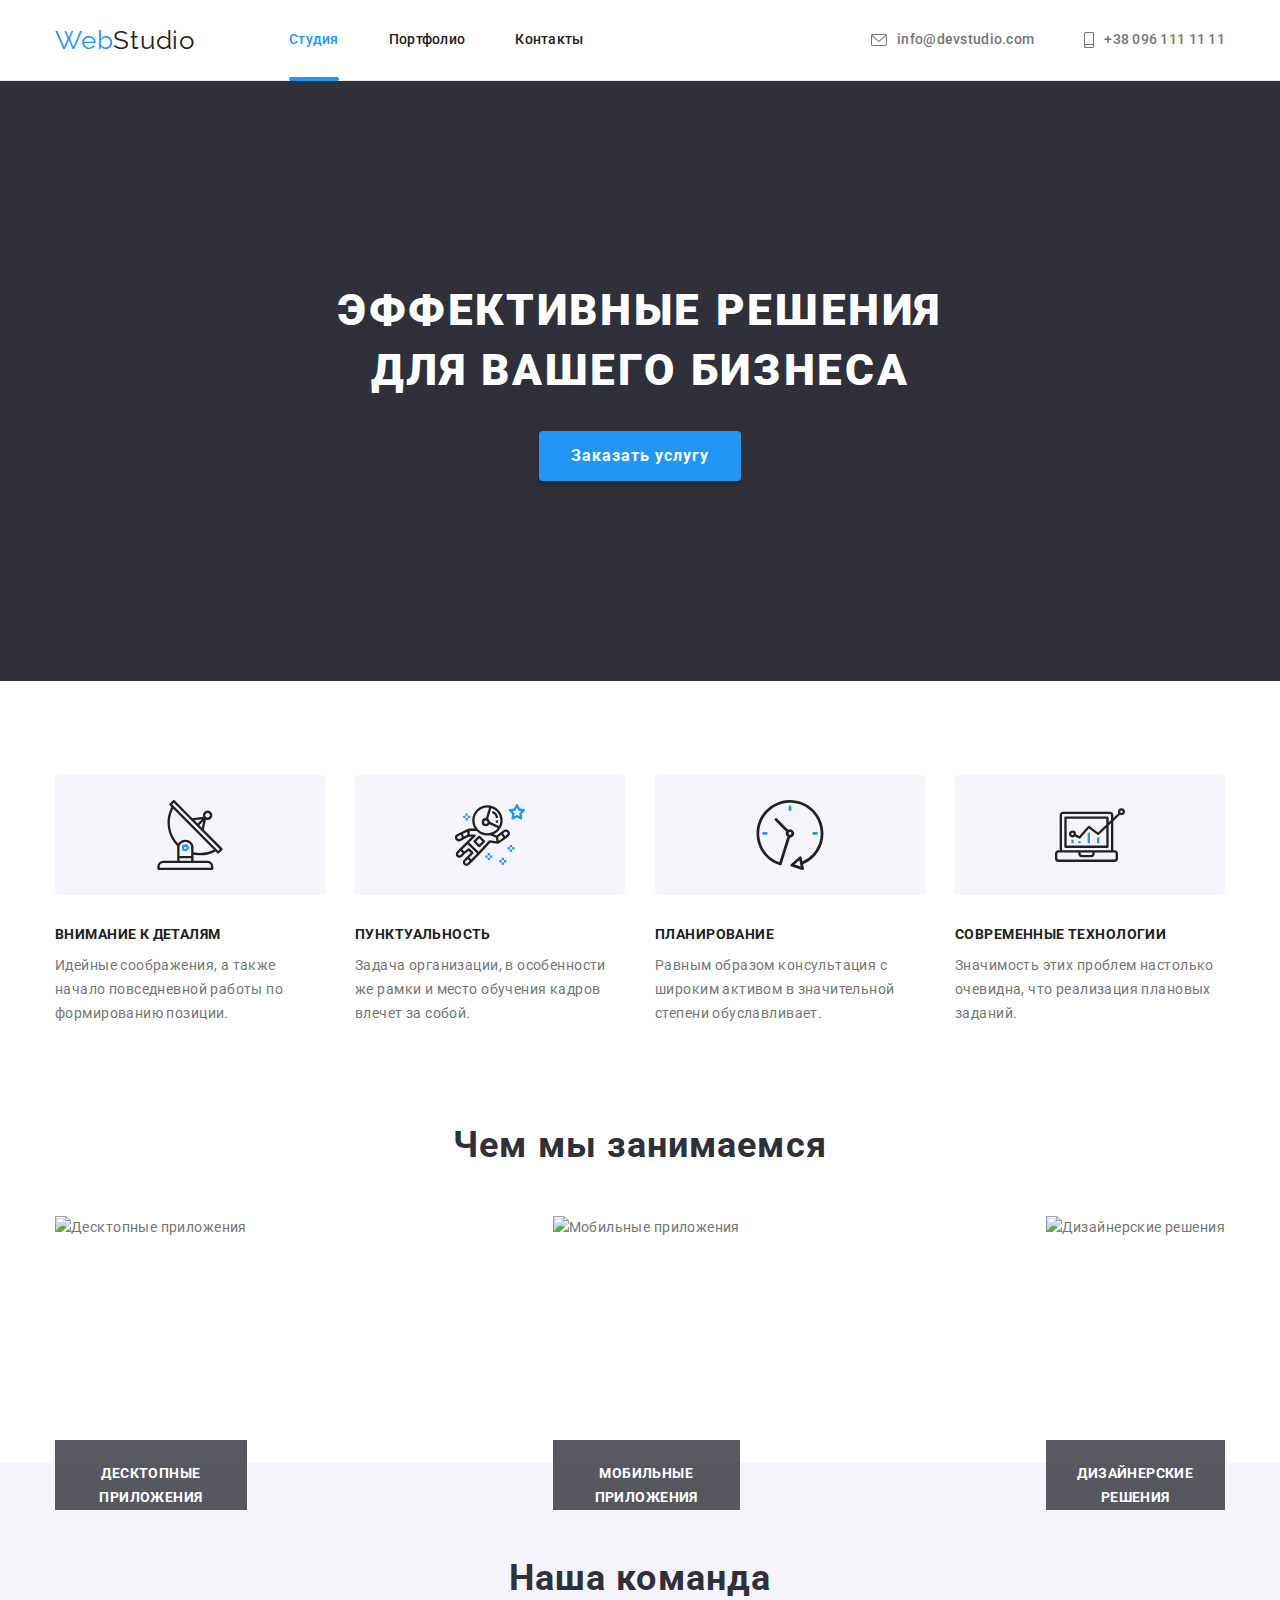
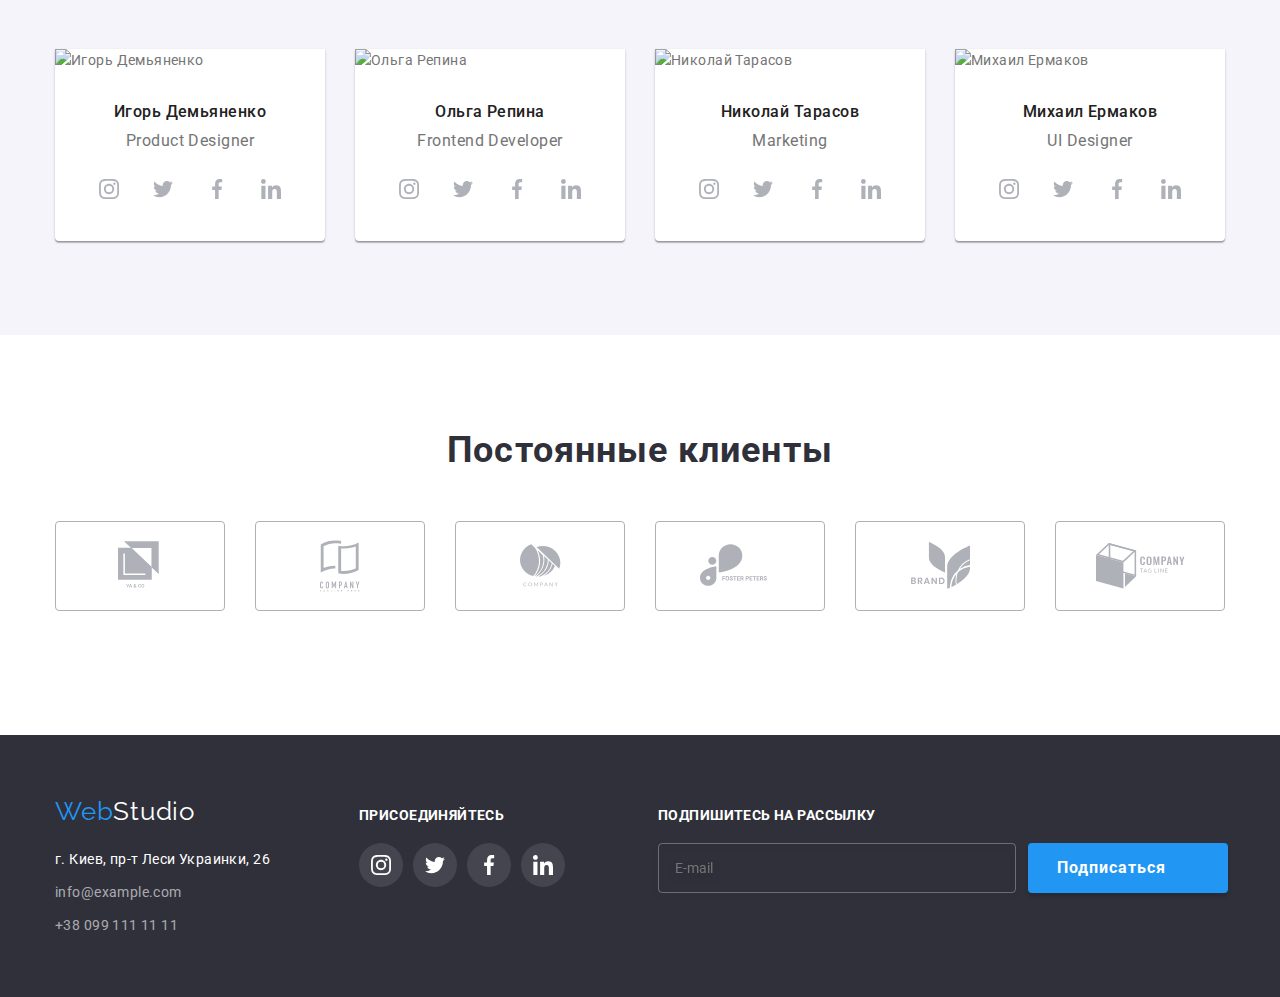
==== commit 294f89b5: "Update" ====
--- a/index.html
+++ b/index.html
@@ -145,22 +145,38 @@
         <div class="container">
           <ul class="features-list">
             <li class="features-item">
-              <div class="features-box ft-background-1"></div>
+              <div class="features-box">
+                <svg width="70" height="70">
+                  <use href="./images/svg-icons/sprite.svg#antenna-1"></use>
+                </svg>
+              </div>
               <h3 class="feature-header">Внимание к деталям</h3>
               <p>Идейные соображения, а также начало повседневной работы по формированию позиции.</p>
             </li>
             <li class="features-item">
-              <div class="features-box ft-background-2"></div>
+              <div class="features-box">
+                <svg width="70" height="70">
+                  <use href="./images/svg-icons/sprite.svg#astronaut-1"></use>
+                </svg>
+              </div>
               <h3 class="feature-header">Пунктуальность</h3>
               <p>Задача организации, в особенности же рамки и место обучения кадров влечет за собой.</p>
             </li>
             <li class="features-item">
-              <div class="features-box ft-background-3"></div>
+              <div class="features-box">
+                <svg width="70" height="70">
+                  <use href="./images/svg-icons/sprite.svg#clock-1"></use>
+                </svg>
+              </div>
               <h3 class="feature-header">Планирование</h3>
               <p>Равным образом консультация с широким активом в значительной степени обуславливает.</p>
             </li>
             <li class="features-item">
-              <div class="features-box ft-background-4"></div>
+              <div class="features-box">
+                <svg width="70" height="70">
+                  <use href="./images/svg-icons/sprite.svg#diagram-1"></use>
+                </svg>
+              </div>
               <h3 class="feature-header">Современные технологии</h3>
               <p>Значимость этих проблем настолько очевидна, что реализация плановых заданий.</p>
             </li>
@@ -211,7 +227,7 @@
           <h2 class="our-team-header">Наша команда</h2>
           <ul class="our-team-list">
             <li class="our-team-item">
-              <div class="team-memb-box">
+              <div class="our-team-memb-box">
                 <picture>
                   <source
                     srcset="./images/mobile/team/mobile-photo-1.jpg 1x, ./images/mobile/team/mobile-photo-1@2x.jpg 2x"
@@ -266,7 +282,7 @@
               </div>
             </li>
             <li class="our-team-item">
-              <div class="team-memb-box">
+              <div class="our-team-memb-box">
                 <picture>
                   <source
                     srcset="./images/mobile/team/mobile-photo-2.jpg 1x, ./images/mobile/team/mobile-photo-2@2x.jpg 2x"
@@ -321,7 +337,7 @@
               </div>
             </li>
             <li class="our-team-item">
-              <div class="team-memb-box">
+              <div class="our-team-memb-box">
                 <picture>
                   <source
                     srcset="./images/mobile/team/mobile-photo-3.jpg 1x, ./images/mobile/team/mobile-photo-3@2x.jpg 2x"
@@ -376,7 +392,7 @@
               </div>
             </li>
             <li class="our-team-item">
-              <div class="team-memb-box">
+              <div class="our-team-memb-box">
                 <picture>
                   <source
                     srcset="./images/mobile/team/mobile-photo-4.jpg 1x, ./images/mobile/team/mobile-photo-4@2x.jpg 2x"
@@ -440,42 +456,42 @@
           <ul class="loyal-customers-list">
             <li class="loyal-customers-item">
               <a class="loyal-customers-link" href="" target="_blank" rel="noreferrer noopener">
-                <svg class="loyal-customers-svg" width="45" height="50">
+                <svg width="45" height="50">
                   <use href="./images/svg-icons/sprite.svg#client-logo-1"></use>
                 </svg>
               </a>
             </li>
             <li class="loyal-customers-item">
               <a class="loyal-customers-link" href="" target="_blank" rel="noreferrer noopener">
-                <svg class="loyal-customers-svg" height="52" width="40">
+                <svg width="40" height="52">
                   <use href="./images/svg-icons/sprite.svg#client-logo-2"></use>
                 </svg>
               </a>
             </li>
             <li class="loyal-customers-item">
               <a class="loyal-customers-link" href="" target="_blank" rel="noreferrer noopener">
-                <svg class="loyal-customers-svg" height="43" width="41">
+                <svg width="41" height="43">
                   <use href="./images/svg-icons/sprite.svg#client-logo-3"></use>
                 </svg>
               </a>
             </li>
             <li class="loyal-customers-item">
               <a class="loyal-customers-link" href="" target="_blank" rel="noreferrer noopener">
-                <svg class="loyal-customers-svg" height="43" width="80">
+                <svg width="80" height="43">
                   <use href="./images/svg-icons/sprite.svg#client-logo-4"></use>
                 </svg>
               </a>
             </li>
             <li class="loyal-customers-item">
               <a class="loyal-customers-link" href="" target="_blank" rel="noreferrer noopener">
-                <svg class="loyal-customers-svg" height="47" width="59">
+                <svg width="59" height="47">
                   <use href="./images/svg-icons/sprite.svg#client-logo-5"></use>
                 </svg>
               </a>
             </li>
             <li class="loyal-customers-item">
               <a class="loyal-customers-link" href="" target="_blank" rel="noreferrer noopener">
-                <svg class="loyal-customers-svg" height="46" width="89">
+                <svg width="89" height="46">
                   <use href="./images/svg-icons/sprite.svg#client-logo-6"></use>
                 </svg>
               </a>
--- a/css/main.min.css
+++ b/css/main.min.css
@@ -1,2 +1,2 @@
-html{-webkit-box-sizing:border-box;box-sizing:border-box}*,*::before,*::after{-webkit-box-sizing:inherit;box-sizing:inherit}h1,h2,h3,p{margin-top:0;margin-bottom:4px}img{display:block;max-width:100%;height:auto}input,select,textarea{color:#fff}body{font-family:"Roboto","sans-serif";font-style:normal;font-weight:400;font-size:14px;line-height:1.71;letter-spacing:0.03em;color:#757575;margin-right:auto;margin-left:auto}.container{position:relative;max-width:480px;margin:0 auto;padding:0 15px}@media screen and (min-width: 768px){.container{max-width:768px}}@media screen and (min-width: 1200px){.container{max-width:1200px}}.link{text-decoration:none}.link:hover,.link:focus{color:#2196f3;-webkit-transition:250ms cubic-bezier(0.4, 0, 0.2, 1);transition:250ms cubic-bezier(0.4, 0, 0.2, 1)}.web-logo{font-family:"Raleway";font-size:24px;line-height:1.17;letter-spacing:0.03em;text-decoration:none;color:#212121}@media screen and (min-width: 768px){.web-logo{margin-right:88px}}@media screen and (min-width: 1200px){.web-logo{font-size:26px;line-height:1.19;margin-right:94px}}.web-part{color:#2196f3}.web-wpart{color:#fff}.footer-web-logo{font-family:"Raleway";font-size:24px;line-height:1.17;letter-spacing:0.03em;text-decoration:none;color:#212121}@media screen and (min-width: 1200px){.footer-web-logo{font-size:26px;line-height:1.19;margin-right:94px}}.header{background-color:#fff;border-bottom:1px solid #ececec}.header-box{display:-webkit-box;display:-ms-flexbox;display:flex;-webkit-box-pack:justify;-ms-flex-pack:justify;justify-content:space-between;-webkit-box-align:center;-ms-flex-align:center;align-items:center;height:80px}@media screen and (max-width: 767px){.header-box{display:none}}.logo-box-top{display:-webkit-box;display:-ms-flexbox;display:flex;-webkit-box-align:center;-ms-flex-align:center;align-items:center}.logo-box-top>.main-nav>li>a{position:relative}.link-type{font-weight:500;font-size:14px;line-height:1.14;letter-spacing:0.02em;color:#212121}.link-type:hover::after,.link-type:focus::after{content:"";display:block;position:absolute;bottom:-33px;left:0;width:100%;height:4px;border-radius:2px;background-color:#2196f3;-webkit-transition:250ms cubic-bezier(0.4, 0, 0.2, 1);transition:250ms cubic-bezier(0.4, 0, 0.2, 1);z-index:99}.link-header{display:-webkit-box;display:-ms-flexbox;display:flex;-webkit-box-align:center;-ms-flex-align:center;align-items:center;font-weight:500;font-size:12px;line-height:1.17;letter-spacing:0.02em;color:#757575;margin-left:50px;margin-bottom:5px;margin-top:5px}.link-header:hover .mailto-svg,.link-header:focus .mailto-svg{fill:#2196f3;-webkit-transition:250ms cubic-bezier(0.4, 0, 0.2, 1);transition:250ms cubic-bezier(0.4, 0, 0.2, 1)}.link-header:hover .tel-svg,.link-header:focus .tel-svg{fill:#2196f3;-webkit-transition:250ms cubic-bezier(0.4, 0, 0.2, 1);transition:250ms cubic-bezier(0.4, 0, 0.2, 1)}@media screen and (min-width: 1200px){.link-header{display:-webkit-box;display:-ms-flexbox;display:flex;-webkit-box-align:center;-ms-flex-align:center;align-items:center;font-size:14px;line-height:1.14}}@media screen and (min-width: 1200px){.contacts-box-top{margin-top:32px;margin-bottom:32px}}.list{padding-left:0;padding-bottom:0;margin:0;list-style:none}@media screen and (min-width: 1200px){.list{display:-webkit-box;display:-ms-flexbox;display:flex;-webkit-box-pack:justify;-ms-flex-pack:justify;justify-content:space-between}}.main-nav{display:-webkit-box;display:-ms-flexbox;display:flex}@media screen and (min-width: 1200px){.main-nav{-webkit-box-align:start;-ms-flex-align:start;align-items:flex-start}}.main-nav-item{padding-right:50px}.main-nav-item:last-child{padding-right:0}.active{color:#2196f3}.active::after{content:"";display:block;position:absolute;bottom:-33px;left:0;width:100%;height:4px;border-radius:2px;background-color:#2196f3;z-index:99}.mailto-svg{width:14px;height:10px;margin-right:10px;fill:#757575}@media screen and (min-width: 1200px){.mailto-svg{width:16px;height:12px}}.tel-svg{width:10px;height:14px;margin-right:10px;fill:#757575}@media screen and (min-width: 1200px){.tel-svg{width:10px;height:16px}}.hero-section{width:100%;padding-top:118px;padding-bottom:118px;text-align:center;background-image:-webkit-gradient(linear, left top, right top, from(rgba(47,48,58,0.4)), to(rgba(47,48,58,0.4))),url(../images/mobile/hero/mobile-hero.jpg);background-image:linear-gradient(to right, rgba(47,48,58,0.4), rgba(47,48,58,0.4)),url(../images/mobile/hero/mobile-hero.jpg);background-repeat:no-repeat;background-position:center;background-size:cover;background-color:#2f303a}@media screen and (min-device-pixel-ratio: 2), screen and (-webkit-min-device-pixel-ratio: 2), screen and (min-resolution: 192dpi), screen and (min-resolution: 2dppx){.hero-section{background-image:-webkit-gradient(linear, left top, right top, from(rgba(47,48,58,0.4)), to(rgba(47,48,58,0.4))),url(../images/mobile/hero/mobile-hero@2x.jpg);background-image:linear-gradient(to right, rgba(47,48,58,0.4), rgba(47,48,58,0.4)),url(../images/mobile/hero/mobile-hero@2x.jpg)}}@media screen and (min-width: 768px){.hero-section{background-image:-webkit-gradient(linear, left top, right top, from(rgba(47,48,58,0.4)), to(rgba(47,48,58,0.4))),url(../images/tablet/hero/tablet-hero.jpg);background-image:linear-gradient(to right, rgba(47,48,58,0.4), rgba(47,48,58,0.4)),url(../images/tablet/hero/tablet-hero.jpg)}}@media screen and (min-width: 768px) and (min-device-pixel-ratio: 2), screen and (min-width: 768px) and (-webkit-min-device-pixel-ratio: 2), screen and (min-width: 768px) and (min-resolution: 192dpi), screen and (min-width: 768px) and (min-resolution: 2dppx){.hero-section{background-image:-webkit-gradient(linear, left top, right top, from(rgba(47,48,58,0.4)), to(rgba(47,48,58,0.4))),url(../images/tablet/hero/tablet-hero@2x.jpg);background-image:linear-gradient(to right, rgba(47,48,58,0.4), rgba(47,48,58,0.4)),url(../images/tablet/hero/tablet-hero@2x.jpg)}}@media screen and (min-width: 1200px){.hero-section{padding-top:200px;padding-bottom:200px;background-image:-webkit-gradient(linear, left top, right top, from(rgba(47,48,58,0.4)), to(rgba(47,48,58,0.4))),url(../images/desktop/hero/desktop-hero.jpg);background-image:linear-gradient(to right, rgba(47,48,58,0.4), rgba(47,48,58,0.4)),url(../images/desktop/hero/desktop-hero.jpg)}}@media screen and (min-width: 1200px) and (min-device-pixel-ratio: 2), screen and (min-width: 1200px) and (-webkit-min-device-pixel-ratio: 2), screen and (min-width: 1200px) and (min-resolution: 192dpi), screen and (min-width: 1200px) and (min-resolution: 2dppx){.hero-section{background-image:-webkit-gradient(linear, left top, right top, from(rgba(47,48,58,0.4)), to(rgba(47,48,58,0.4))),url(../images/desktop/hero/desktop-hero@2x.jpg);background-image:linear-gradient(to right, rgba(47,48,58,0.4), rgba(47,48,58,0.4)),url(../images/desktop/hero/desktop-hero@2x.jpg)}}.hero-section-header{width:360px;margin-right:auto;margin-bottom:30px;margin-left:auto;text-align:center;font-weight:900;font-size:26px;line-height:1.36;letter-spacing:0.06em;text-transform:uppercase;color:#fff}@media screen and (max-width: 400px){.hero-section-header{width:100%}}@media screen and (min-width: 1200px){.hero-section-header{width:696px;font-size:44px}}.hero-section-button{background-color:#2196f3;border-style:none;font-weight:700;font-size:16px;line-height:1.87;letter-spacing:0.06em;padding:10px 32px;-webkit-box-shadow:0px 4px 4px rgba(0,0,0,0.15);box-shadow:0px 4px 4px rgba(0,0,0,0.15);border-radius:4px;color:#fff;cursor:pointer}.hero-section-button:hover,.hero-section-button:focus{color:#2196f3;background-color:#f5f4fa;-webkit-transition:250ms cubic-bezier(0.4, 0, 0.2, 1);transition:250ms cubic-bezier(0.4, 0, 0.2, 1)}.backdrop{position:fixed;top:0;right:0;bottom:0;left:0;width:100%;height:100%;background-color:rgba(0,0,0,0.2);-webkit-transition:250ms cubic-bezier(0.4, 0, 0.2, 1);transition:250ms cubic-bezier(0.4, 0, 0.2, 1);z-index:99}.backdrop.is-hidden{visibility:hidden;opacity:0;pointer-events:none}.backdrop.is-hidden .modal{-webkit-transform:translate(-50%, 0) scale(0.2, 0.25);transform:translate(-50%, 0) scale(0.2, 0.25)}.modal{position:relative;top:50%;left:50%;width:100%;padding:40px;border-radius:4px;background-color:#fff;-webkit-box-shadow:0px 1px 3px rgba(0,0,0,0.12),0px 1px 1px rgba(0,0,0,0.14),0px 2px 1px rgba(0,0,0,0.2);box-shadow:0px 1px 3px rgba(0,0,0,0.12),0px 1px 1px rgba(0,0,0,0.14),0px 2px 1px rgba(0,0,0,0.2);-webkit-transform:translate(-50%, -50%) scale(1);transform:translate(-50%, -50%) scale(1);-webkit-transition:250ms cubic-bezier(0.4, 0, 0.2, 1);transition:250ms cubic-bezier(0.4, 0, 0.2, 1);z-index:99}@media screen and (min-width: 480px){.modal{width:450px}}@media screen and (min-width: 1200px){.modal{width:528px}}.modal-close-button{position:absolute;display:-webkit-box;display:-ms-flexbox;display:flex;-webkit-box-align:center;-ms-flex-align:center;align-items:center;-webkit-box-pack:center;-ms-flex-pack:center;justify-content:center;top:8px;right:8px;padding:0;width:30px;height:30px;border-radius:50%;border:1px solid rgba(0,0,0,0.1);background-color:transparent}.modal-close-button:hover svg,.modal-close-button:focus svg{fill:#2196f3;-webkit-transition:250ms cubic-bezier(0.4, 0, 0.2, 1);transition:250ms cubic-bezier(0.4, 0, 0.2, 1)}.modal-header{margin-bottom:12px;font-style:normal;font-weight:bold;font-size:20px;line-height:1.15;text-align:center;letter-spacing:0.03em;color:#212121}.modal-input-form{position:relative;display:-webkit-box;display:-ms-flexbox;display:flex;-webkit-box-orient:vertical;-webkit-box-direction:normal;-ms-flex-direction:column;flex-direction:column}.modal-input-form input:hover,.modal-input-form input:focus{outline:none;border:1px solid #2196f3;-webkit-box-sizing:border-box;box-sizing:border-box;border-radius:4px;color:rgba(117,117,117,0.5);-webkit-transition:250ms cubic-bezier(0.4, 0, 0.2, 1);transition:250ms cubic-bezier(0.4, 0, 0.2, 1)}.modal-input-form:hover svg,.modal-input-form:focus svg{fill:#2196f3;-webkit-transition:250ms cubic-bezier(0.4, 0, 0.2, 1);transition:250ms cubic-bezier(0.4, 0, 0.2, 1)}.modal-input-form:focus-within{fill:#2196f3}.modal-input-form textarea:hover,.modal-input-form textarea:focus{outline:none;border:1px solid #2196f3;-webkit-box-sizing:border-box;box-sizing:border-box;border-radius:4px}.modal-input-agreement{position:relative;display:-webkit-box;display:-ms-flexbox;display:flex;-webkit-box-pack:center;-ms-flex-pack:center;justify-content:center;-webkit-box-align:center;-ms-flex-align:center;align-items:center;margin-bottom:30px;font-size:12px}.modal-input-agreement input[type="checkbox"]+label::before{background:url(../images/svg-icons/checkbox.svg)}.modal-input-agreement input[type="checkbox"]:checked+label::before{background:url(../images/svg-icons/checkbox-check.svg)}.modal-input-agreement label::before{position:absolute;display:inline-block;content:"";top:2px;left:0;width:16px;height:15px;background:url("../images/checkbox.svg")}.modal-input-agreement input{visibility:hidden}@media screen and (min-width: 1200px){.modal-input-agreement{top:3px;left:8px;font-size:14px}}.modal-input-label{margin-bottom:4px;font-size:12px;line-height:1.17;letter-spacing:0.01em;text-align:left;color:#757575}.modal-input-field{margin-bottom:10px;padding-left:40px;height:40px;font-style:#212121;border:1px solid rgba(33,33,33,0.2);-webkit-box-sizing:border-box;box-sizing:border-box;border-radius:4px;color:#757575}.modal-input-textarea{margin-bottom:20px;padding:12px 16px 12px 16px;max-width:100%;min-width:100%;min-height:120px;border:1px solid rgba(33,33,33,0.2);-webkit-box-sizing:border-box;box-sizing:border-box;border-radius:4px;background-color:transparent;color:#757575}.modal-input-textarea::-webkit-input-placeholder{font-size:12px;line-height:1.33;-webkit-box-align:left;align-items:left;letter-spacing:0.03em;color:rgba(117,117,117,0.5)}.modal-input-textarea:-ms-input-placeholder{font-size:12px;line-height:1.33;-ms-flex-align:left;align-items:left;letter-spacing:0.03em;color:rgba(117,117,117,0.5)}.modal-input-textarea::-ms-input-placeholder{font-size:12px;line-height:1.33;-ms-flex-align:left;align-items:left;letter-spacing:0.03em;color:rgba(117,117,117,0.5)}.modal-input-textarea::placeholder{font-size:12px;line-height:1.33;-webkit-box-align:left;-ms-flex-align:left;align-items:left;letter-spacing:0.03em;color:rgba(117,117,117,0.5)}.modal-input-icon{position:absolute;top:32px;left:15px;display:-webkit-box;display:-ms-flexbox;display:flex;-webkit-box-pack:center;-ms-flex-pack:center;justify-content:center;-webkit-box-align:center;-ms-flex-align:center;align-items:center}.modal-input-check-icon{position:absolute;display:-webkit-box;display:-ms-flexbox;display:flex;-webkit-box-pack:center;-ms-flex-pack:center;justify-content:center;-webkit-box-align:center;-ms-flex-align:center;align-items:center;top:3px;left:5px}.modal-send-button{width:200px;height:50px;border-style:none;font-weight:700;font-size:16px;line-height:1.87;letter-spacing:0.06em;padding:10px 32px;background-color:#2196f3;-webkit-box-shadow:0px 4px 4px rgba(0,0,0,0.15);box-shadow:0px 4px 4px rgba(0,0,0,0.15);border-radius:4px;color:#fff;cursor:pointer}.modal-send-button:hover,.modal-send-button:focus{background:#188ce8;-webkit-box-shadow:0px 4px 4px rgba(0,0,0,0.15);box-shadow:0px 4px 4px rgba(0,0,0,0.15);border-radius:4px}.checkbox-agr-link{color:#2196f3}.features-section{padding-top:60px;padding-bottom:30px;background-color:#fff}@media screen and (min-width: 1200px){.features-section{padding-top:94px;padding-bottom:0}}.features-list{-webkit-box-pack:center;-ms-flex-pack:center;justify-content:center;padding:0;margin:0;list-style:none}@media screen and (min-width: 768px){.features-list{display:-webkit-box;display:-ms-flexbox;display:flex;-ms-flex-wrap:wrap;flex-wrap:wrap;-webkit-box-pack:justify;-ms-flex-pack:justify;justify-content:space-between}}@media screen and (min-width: 1200px){.features-list{margin-bottom:0}}.features-item{width:100%}@media screen and (min-width: 768px){.features-item{width:calc((100% - 30px) / 2)}}@media screen and (max-width: 1199px){.features-item{margin-bottom:30px}}@media screen and (min-width: 1200px){.features-item{width:270px}}.features-box{display:inline-block;width:100%;height:120px;background-color:#f5f4fa;margin-bottom:30px;border-radius:4px;background-repeat:no-repeat;background-position:center}.ft-background-1{background-image:url(../images/svg-icons/features-svg/antenna-1.svg)}.ft-background-2{background-image:url(../images/svg-icons/features-svg/astronaut-1.svg)}.ft-background-3{background-image:url(../images/svg-icons/features-svg/clock-1.svg)}.ft-background-4{background-image:url(../images/svg-icons/features-svg/diagram-1.svg)}.feature-header{font-weight:700;font-size:14px;line-height:1.42;letter-spacing:0.03em;text-transform:uppercase;color:#212121;margin-bottom:10px}@media screen and (max-width: 767px){.feature-header{text-align:center}}.what-we-do{padding-top:94px;padding-bottom:94px;background-color:#fff}@media screen and (max-width: 1199px){.what-we-do{display:none}}.wwd-header{font-weight:700;font-size:36px;line-height:1.17;text-align:center;letter-spacing:0.03em;margin-bottom:50px;color:#2f303a}.wwd-item{position:relative;z-index:1}.wwd-item p{position:absolute;color:#fff;top:246px;font-weight:700;font-size:14px;text-align:center;letter-spacing:0.03em;text-transform:uppercase;width:100%;z-index:2;margin:0}.wwd-item::after{content:"";position:absolute;top:224px;left:0;width:100%;height:70px;background-color:rgba(47,48,58,0.8);z-index:1}.our-team-section{padding-top:60px;padding-bottom:60px;background-color:#f5f4fa}@media screen and (min-width: 1200px){.our-team-section{padding-top:94px;padding-bottom:94px}}.our-team-header{font-weight:700;font-size:36px;line-height:1.17;text-align:center;letter-spacing:0.03em;color:#2f303a;margin-bottom:30px}@media screen and (min-width: 1200px){.our-team-header{margin-bottom:50px}}.our-team-list{display:-webkit-box;display:-ms-flexbox;display:flex;-webkit-box-pack:center;-ms-flex-pack:center;justify-content:center;padding-left:0;padding-bottom:0;margin:0;list-style:none}@media screen and (max-width: 1199px){.our-team-list{-ms-flex-wrap:wrap;flex-wrap:wrap}}@media screen and (min-width: 1200px){.our-team-list{-webkit-box-pack:justify;-ms-flex-pack:justify;justify-content:space-between}}.our-team-item{width:100%;height:auto}@media screen and (max-width: 767px){.our-team-item:not(:nth-last-child(-n+1)){margin-bottom:30px}}@media screen and (min-width: 768px) and (max-width: 1199px){.our-team-item{width:354px;height:536px}.our-team-item:not(:nth-last-child(-n+2)){margin-bottom:30px}.our-team-item:nth-child(odd){margin-right:30px}}@media screen and (min-width: 1200px){.our-team-item{margin-right:30px}.our-team-item:last-child{margin-right:0}}.team-memb-box{width:100%;height:auto;background:#fff;-webkit-box-shadow:0px 1px 3px rgba(0,0,0,0.12),0px 1px 1px rgba(0,0,0,0.14),0px 2px 1px rgba(0,0,0,0.2);box-shadow:0px 1px 3px rgba(0,0,0,0.12),0px 1px 1px rgba(0,0,0,0.14),0px 2px 1px rgba(0,0,0,0.2);border-radius:0px 0px 4px 4px}.team-memb-description{margin-top:30px;margin-bottom:16px}.team-memb-name{font-weight:500;font-size:16px;line-height:1.18;text-align:center;letter-spacing:0.03em;color:#212121;margin-bottom:10px}.team-memb-role{font-size:16px;line-height:1.18;text-align:center;letter-spacing:0.03em;color:#757575}.social-team-box{display:-webkit-box;display:-ms-flexbox;display:flex;-webkit-box-pack:space-evenly;-ms-flex-pack:space-evenly;justify-content:space-evenly}.social-team-icons{display:-webkit-box;display:-ms-flexbox;display:flex;padding:0}.social-icons-item{list-style:none;fill:#fff;margin-right:10px;margin-bottom:24px}.social-icons-item:last-child{margin-right:0}@media screen and (min-width: 1200px){.social-icons-item{margin-bottom:30px}}.social-team-link{display:-webkit-box;display:-ms-flexbox;display:flex;-webkit-box-align:center;-ms-flex-align:center;align-items:center;-webkit-box-pack:center;-ms-flex-pack:center;justify-content:center;width:44px;height:44px;border-radius:50%}.social-team-link:hover,.social-team-link:focus{-webkit-transition:250ms cubic-bezier(0.4, 0, 0.2, 1);transition:250ms cubic-bezier(0.4, 0, 0.2, 1);background-color:#2196f3}.social-team-link:hover .social-team-svg,.social-team-link:focus .social-team-svg{-webkit-transition:250ms cubic-bezier(0.4, 0, 0.2, 1);transition:250ms cubic-bezier(0.4, 0, 0.2, 1);fill:#fff}.social-team-svg{width:20px;height:20px;fill:#afb1b8}.loyal-customers-section{padding-top:60px;padding-bottom:30px;background-color:#fff}@media screen and (min-width: 1200px){.loyal-customers-section{padding-top:94px;padding-bottom:94px}}.loyal-customers-header{font-weight:700;font-size:28px;line-height:1.17;text-align:center;letter-spacing:0.03em;color:#2f303a;margin-bottom:30px}@media screen and (min-width: 1200px){.loyal-customers-header{margin-bottom:50px;font-size:36px}}.loyal-customers-list{display:-webkit-box;display:-ms-flexbox;display:flex;-ms-flex-wrap:wrap;flex-wrap:wrap;-webkit-box-pack:justify;-ms-flex-pack:justify;justify-content:space-between;padding:0;margin:0;list-style:none}.loyal-customers-item{display:-webkit-box;display:-ms-flexbox;display:flex;-webkit-box-align:center;-ms-flex-align:center;align-items:center;-webkit-box-pack:center;-ms-flex-pack:center;justify-content:center;width:210px;height:90px;border:1px solid #afb1b8;border-radius:4px;margin-bottom:30px}.loyal-customers-item:hover,.loyal-customers-item:focus{border-color:#2196f3;-webkit-transition:250ms cubic-bezier(0.4, 0, 0.2, 1);transition:250ms cubic-bezier(0.4, 0, 0.2, 1)}.loyal-customers-item:hover .loyal-customers-svg,.loyal-customers-item:focus .loyal-customers-svg{fill:#2196f3;-webkit-transition:250ms cubic-bezier(0.4, 0, 0.2, 1);transition:250ms cubic-bezier(0.4, 0, 0.2, 1)}@media screen and (max-width: 479px){.loyal-customers-item{width:calc((100% - 30px) / 2)}}@media screen and (min-width: 768px){.loyal-customers-item{width:226px}}@media screen and (min-width: 1200px){.loyal-customers-item{width:170px;margin-bottom:0}}.loyal-customers-link{-webkit-box-sizing:border-box;box-sizing:border-box;fill:#afb1b8}.footer{height:auto;padding-top:60px;padding-bottom:60px;text-align:center;background-color:#2f303a}@media screen and (min-width: 1200px){.footer{text-align:left}}@media screen and (min-width: 1200px){.footer-contact-list{display:-webkit-box;display:-ms-flexbox;display:flex;-webkit-box-pack:space-evenly;-ms-flex-pack:space-evenly;justify-content:space-evenly;-webkit-box-align:baseline;-ms-flex-align:baseline;align-items:baseline}}@media screen and (min-width: 768px){.footer-tablet{display:-webkit-box;display:-ms-flexbox;display:flex;-ms-flex-pack:distribute;justify-content:space-around;-webkit-box-align:baseline;-ms-flex-align:baseline;align-items:baseline}}.footer-logo-box{margin-bottom:20px}@media screen and (min-width: 1200px){.footer-social{margin-left:70px}}.map-link-box{margin-bottom:9px}.map-link{font-style:normal;color:#fff}.mail-link-box{margin-bottom:9px}.link-footer{font-style:normal;font-size:14px;line-height:1.71;letter-spacing:0.03em;color:rgba(255,255,255,0.6)}.social-list-header{font-weight:700;font-size:14px;line-height:16px;letter-spacing:0.03em;text-transform:uppercase;color:#fff;margin-top:60px;margin-bottom:20px}@media screen and (min-width: 768px) and (max-width: 1199px){.social-list-header{margin-top:5px}}@media screen and (min-width: 1200px){.social-list-header{margin-top:12px}}.social-icons{display:-webkit-box;display:-ms-flexbox;display:flex;-webkit-box-pack:center;-ms-flex-pack:center;justify-content:center;padding:0}.footer-social-icons-item{display:-webkit-box;display:-ms-flexbox;display:flex;-webkit-box-pack:center;-ms-flex-pack:center;justify-content:center;list-style:none;margin-right:10px;fill:#fff}.footer-social-icons-item:last-child{margin-right:0}.social-icons-link{display:-webkit-box;display:-ms-flexbox;display:flex;-webkit-box-align:center;-ms-flex-align:center;align-items:center;-webkit-box-pack:center;-ms-flex-pack:center;justify-content:center;width:44px;height:44px;border-radius:50%;background:rgba(255,255,255,0.1)}.social-icons-link:hover,.social-icons-link:focus{-webkit-transition:250ms cubic-bezier(0.4, 0, 0.2, 1);transition:250ms cubic-bezier(0.4, 0, 0.2, 1);background-color:#2196f3}.social-icons-svg{width:20px;height:20px;fill:#fff}.footer-sub-form{display:block}@media screen and (min-width: 1200px){.footer-sub-form{margin-left:93px}}.telegram-sub-header{font-weight:700;font-size:14px;line-height:16px;letter-spacing:0.03em;text-transform:uppercase;color:#fff;margin-top:60px;margin-bottom:20px}@media screen and (min-width: 1200px){.telegram-sub-header{margin-top:12px}}.telegram-sub-form{display:-webkit-box;display:-ms-flexbox;display:flex;-webkit-box-pack:center;-ms-flex-pack:center;justify-content:center;padding:0}@media screen and (max-width: 1199px){.telegram-sub-form{-webkit-box-orient:vertical;-webkit-box-direction:normal;-ms-flex-direction:column;flex-direction:column;-webkit-box-align:center;-ms-flex-align:center;align-items:center}}@media screen and (min-width: 1200px){.telegram-sub-form{display:-webkit-box;display:-ms-flexbox;display:flex}}.telegram-sub-input{width:100%;height:50px;padding-top:15px;padding-right:16px;padding-bottom:15px;padding-left:16px;border:1px solid rgba(255,255,255,0.3);-webkit-box-sizing:border-box;box-sizing:border-box;-webkit-filter:drop-shadow(0px 4px 4px rgba(0,0,0,0.15));filter:drop-shadow(0px 4px 4px rgba(0,0,0,0.15));border-radius:4px;background-color:transparent}.telegram-sub-input textarea::-webkit-input-placeholder{display:-webkit-box;display:flex;-webkit-box-align:center;align-items:center;font-size:16px;line-height:1.25;letter-spacing:0.03em;color:rgba(255,255,255,0.6)}.telegram-sub-input textarea:-ms-input-placeholder{display:-ms-flexbox;display:flex;-ms-flex-align:center;align-items:center;font-size:16px;line-height:1.25;letter-spacing:0.03em;color:rgba(255,255,255,0.6)}.telegram-sub-input textarea::-ms-input-placeholder{display:-ms-flexbox;display:flex;-ms-flex-align:center;align-items:center;font-size:16px;line-height:1.25;letter-spacing:0.03em;color:rgba(255,255,255,0.6)}.telegram-sub-input textarea::placeholder{display:-webkit-box;display:-ms-flexbox;display:flex;-webkit-box-align:center;-ms-flex-align:center;align-items:center;font-size:16px;line-height:1.25;letter-spacing:0.03em;color:rgba(255,255,255,0.6)}@media screen and (min-width: 768px){.telegram-sub-input{width:450px}}@media screen and (min-width: 1200px){.telegram-sub-input{width:358px;margin-right:12px}}.telegram-sub-button{display:-webkit-box;display:-ms-flexbox;display:flex;-webkit-box-align:center;-ms-flex-align:center;align-items:center;margin-top:20px;padding:10px 0px 10px 29px;border-style:none;font-weight:700;font-size:16px;line-height:1.87;letter-spacing:0.06em;border-radius:4px;background-color:#2196f3;color:#fff;-webkit-box-shadow:0px 4px 4px rgba(0,0,0,0.15);box-shadow:0px 4px 4px rgba(0,0,0,0.15);cursor:pointer}.telegram-sub-button::after{content:"";display:inline-block;width:24px;height:24px;background-image:url(../images/svg-icons/social-links/telegram-1.svg);margin-left:10px;margin-right:28px}@media screen and (min-width: 1200px){.telegram-sub-button{margin-top:0}}.project-section{padding-top:60px;padding-bottom:30px}@media screen and (min-width: 1200px){.project-section{padding-top:94px;padding-bottom:64px}}.project-button-list{list-style:none;display:-webkit-box;display:-ms-flexbox;display:flex;-ms-flex-wrap:wrap;flex-wrap:wrap;-webkit-box-align:start;-ms-flex-align:start;align-items:flex-start;margin-top:0;margin-bottom:0;padding-left:0}@media screen and (min-width: 768px){.project-button-list{-webkit-box-pack:center;-ms-flex-pack:center;justify-content:center}}.project-button{font-weight:500;font-size:16px;line-height:1.62;text-align:center;border-style:none;letter-spacing:0.03em;border-radius:4px;color:#212121;padding-top:6px;padding-right:22px;padding-bottom:6px;padding-left:22px;margin-right:8px;cursor:pointer}.project-button:hover,.project-button:focus{border-radius:4px;color:#fff;background-color:#2196f3;-webkit-transition:250ms cubic-bezier(0.4, 0, 0.2, 1);transition:250ms cubic-bezier(0.4, 0, 0.2, 1);-webkit-box-shadow:0px 3px 1px rgba(0,0,0,0.1),0px 1px 2px rgba(0,0,0,0.08),0px 2px 2px rgba(0,0,0,0.12);box-shadow:0px 3px 1px rgba(0,0,0,0.1),0px 1px 2px rgba(0,0,0,0.08),0px 2px 2px rgba(0,0,0,0.12)}@media screen and (max-width: 767px){.project-button{margin-bottom:15px}}.project-list{display:-webkit-box;display:-ms-flexbox;display:flex;-ms-flex-wrap:wrap;flex-wrap:wrap;-webkit-box-pack:justify;-ms-flex-pack:justify;justify-content:space-between;padding:0;margin:0;list-style:none;margin-top:40px}@media screen and (min-width: 768px){.project-list{margin-top:30px}}@media screen and (min-width: 1200px){.project-list{margin-top:50px}}.project-link{display:block;text-decoration:none;border:1px solid #f5f4fa;margin-bottom:30px}.project-link:hover,.project-link:focus{-webkit-box-shadow:0px 1px 1px rgba(0,0,0,0.12),0px 4px 4px rgba(0,0,0,0.06),1px 4px 6px rgba(0,0,0,0.16);box-shadow:0px 1px 1px rgba(0,0,0,0.12),0px 4px 4px rgba(0,0,0,0.06),1px 4px 6px rgba(0,0,0,0.16);-webkit-transition:250ms cubic-bezier(0.4, 0, 0.2, 1);transition:250ms cubic-bezier(0.4, 0, 0.2, 1)}.project-link:hover .project-thumb-over,.project-link:focus .project-thumb-over{-webkit-transform:translatey(0);transform:translatey(0)}@media screen and (min-width: 768px){.project-link{width:354px}}@media screen and (min-width: 1200px){.project-link{width:370px}.project-link:not(:nth-last-child(-n+3)){margin-bottom:30px}}.project-thumb{position:relative;overflow:hidden;height:294px}@media screen and (max-width: 479px){.project-thumb{height:100%}}.project-thumb-over{position:absolute;top:0;left:0;width:100%;height:100%;background-color:rgba(33,150,243,0.9);-webkit-transform:translatey(100%);transform:translatey(100%);-webkit-transition:-webkit-transform 250ms cubic-bezier(0.4, 0, 0.2, 1);transition:-webkit-transform 250ms cubic-bezier(0.4, 0, 0.2, 1);transition:transform 250ms cubic-bezier(0.4, 0, 0.2, 1);transition:transform 250ms cubic-bezier(0.4, 0, 0.2, 1), -webkit-transform 250ms cubic-bezier(0.4, 0, 0.2, 1)}.project-description{position:absolute;top:0;left:0;width:100%;height:100%;font-size:15px;line-height:auto;letter-spacing:0.02em;padding:18px 25px;color:#fff}@media screen and (min-width: 450px){.project-description{padding:77px 24px;font-size:18px;line-height:1.56;letter-spacing:0.03em}}@media screen and (min-width: 768px){.project-description{padding:49px 24px}}@media screen and (min-width: 1200px){.project-description{padding:63px 24px}}.project-list-desc{width:100%;padding-top:20px;padding-right:24px;padding-bottom:20px;padding-left:24px;font-size:16px}.ourworks-header{font-weight:700;font-size:18px;line-height:2;letter-spacing:0.06em;color:#212121}.ourworks-desc{font-size:16px;line-height:1.87;letter-spacing:0.03em;color:#757575}.header-mobile{padding-top:10px;padding-bottom:10px}@media screen and (max-width: 767px){.header-mobile{display:-webkit-box;display:-ms-flexbox;display:flex;-webkit-box-align:center;-ms-flex-align:center;align-items:center;-webkit-box-pack:justify;-ms-flex-pack:justify;justify-content:space-between}}@media screen and (min-width: 768px){.header-mobile{display:none}}.menu-button{display:-webkit-inline-box;display:-ms-inline-flexbox;display:inline-flex;margin:0;padding:0;border:none;background-color:transparent}.menu-button .icon-close{display:none}.menu-button.is-open .icon-close{display:block}.menu-button.is-open .icon-menu{display:none}.menu-button:hover,.menu-button:focus{fill:#2196f3;-webkit-transition:250ms cubic-bezier(0.4, 0, 0.2, 1);transition:250ms cubic-bezier(0.4, 0, 0.2, 1)}.mobile-menu{display:none;position:absolute;width:100%;top:100%;left:0;padding-top:60px;padding-bottom:60px;background-color:#fff;-webkit-box-shadow:0px 4px 8px rgba(0,0,0,0.04),0px 2px 4px rgba(0,0,0,0.08),0px 1px 3px rgba(0,0,0,0.16);box-shadow:0px 4px 8px rgba(0,0,0,0.04),0px 2px 4px rgba(0,0,0,0.08),0px 1px 3px rgba(0,0,0,0.16);z-index:10}.mobile-menu.is-open{display:block}.mobile-menu-navigation{display:-webkit-box;display:-ms-flexbox;display:flex;-webkit-box-orient:vertical;-webkit-box-direction:normal;-ms-flex-direction:column;flex-direction:column;-webkit-box-align:center;-ms-flex-align:center;align-items:center;font-size:18px;line-height:1.17}.mobile-nav-link{display:inline-block;margin-bottom:40px;font-weight:500;font-size:18px;line-height:1.16;letter-spacing:0.02em;color:#212121}.mobile-nav-active{position:relative;color:#2196f3;margin-bottom:48px}.mobile-nav-active::after{content:"";position:absolute;left:0;bottom:-8px;width:100%;height:4px;border-radius:2px;background-color:#2196f3}.mobile-link-header{display:-webkit-box;display:-ms-flexbox;display:flex;-webkit-box-orient:vertical;-webkit-box-direction:normal;-ms-flex-direction:column;flex-direction:column;-webkit-box-align:center;-ms-flex-align:center;align-items:center;font-weight:500;font-size:18px;line-height:1.17;letter-spacing:0.02em}.mobile-mailto-link{display:inline-block;margin-top:20px;font-weight:500;font-size:18px;line-height:1.16;color:#757575}.mobile-tel-link{display:inline-block;margin-top:10px;text-align:left;font-weight:500;font-size:18px;line-height:1.16;color:#757575}
+html{-webkit-box-sizing:border-box;box-sizing:border-box}*,*::before,*::after{-webkit-box-sizing:inherit;box-sizing:inherit}h1,h2,h3,p{margin-top:0;margin-bottom:4px}img{display:block;width:100%;height:auto}input,select,textarea{color:#fff}body{font-family:"Roboto","sans-serif";font-style:normal;font-weight:400;font-size:14px;line-height:1.71;letter-spacing:0.03em;color:#757575;margin-right:auto;margin-left:auto}.container{position:relative;width:100%;margin:0 auto;padding:0 15px}@media screen and (min-width: 480px){.container{width:480px}}@media screen and (min-width: 768px){.container{width:768px}}@media screen and (min-width: 1200px){.container{width:1200px}}.link{text-decoration:none}.link:hover,.link:focus{color:#2196f3;-webkit-transition:250ms cubic-bezier(0.4, 0, 0.2, 1);transition:250ms cubic-bezier(0.4, 0, 0.2, 1)}.web-logo{font-family:"Raleway";font-size:24px;line-height:1.17;letter-spacing:0.03em;text-decoration:none;color:#212121}@media screen and (min-width: 768px){.web-logo{margin-right:88px}}@media screen and (min-width: 1200px){.web-logo{font-size:26px;line-height:1.19;margin-right:94px}}.web-part{color:#2196f3}.web-wpart{color:#fff}.footer-web-logo{font-family:"Raleway";font-size:24px;line-height:1.17;letter-spacing:0.03em;text-decoration:none;color:#212121}@media screen and (min-width: 1200px){.footer-web-logo{font-size:26px;line-height:1.19;margin-right:94px}}.header{background-color:#fff;border-bottom:1px solid #ececec}.header-box{display:-webkit-box;display:-ms-flexbox;display:flex;-webkit-box-pack:justify;-ms-flex-pack:justify;justify-content:space-between;-webkit-box-align:center;-ms-flex-align:center;align-items:center;height:80px}@media screen and (max-width: 767px){.header-box{display:none}}.logo-box-top{display:-webkit-box;display:-ms-flexbox;display:flex;-webkit-box-align:center;-ms-flex-align:center;align-items:center}.logo-box-top>.main-nav>li>a{position:relative}.link-type{font-weight:500;font-size:14px;line-height:1.14;letter-spacing:0.02em;color:#212121}.link-type:hover::after,.link-type:focus::after{content:"";display:block;position:absolute;bottom:-33px;left:0;width:100%;height:4px;border-radius:2px;background-color:#2196f3;-webkit-transition:250ms cubic-bezier(0.4, 0, 0.2, 1);transition:250ms cubic-bezier(0.4, 0, 0.2, 1);z-index:99}.link-header{display:-webkit-box;display:-ms-flexbox;display:flex;-webkit-box-align:center;-ms-flex-align:center;align-items:center;font-weight:500;font-size:12px;line-height:1.17;letter-spacing:0.02em;color:#757575;margin-left:50px;margin-bottom:5px;margin-top:5px}.link-header:hover .mailto-svg,.link-header:focus .mailto-svg{fill:#2196f3;-webkit-transition:250ms cubic-bezier(0.4, 0, 0.2, 1);transition:250ms cubic-bezier(0.4, 0, 0.2, 1)}.link-header:hover .tel-svg,.link-header:focus .tel-svg{fill:#2196f3;-webkit-transition:250ms cubic-bezier(0.4, 0, 0.2, 1);transition:250ms cubic-bezier(0.4, 0, 0.2, 1)}@media screen and (min-width: 1200px){.link-header{display:-webkit-box;display:-ms-flexbox;display:flex;-webkit-box-align:center;-ms-flex-align:center;align-items:center;font-size:14px;line-height:1.14}}@media screen and (min-width: 1200px){.contacts-box-top{margin-top:32px;margin-bottom:32px}}.list{padding-left:0;padding-bottom:0;margin:0;list-style:none}@media screen and (min-width: 1200px){.list{display:-webkit-box;display:-ms-flexbox;display:flex;-webkit-box-pack:justify;-ms-flex-pack:justify;justify-content:space-between}}.main-nav{display:-webkit-box;display:-ms-flexbox;display:flex}@media screen and (min-width: 1200px){.main-nav{-webkit-box-align:start;-ms-flex-align:start;align-items:flex-start}}.main-nav-item{padding-right:50px}.main-nav-item:last-child{padding-right:0}.active{color:#2196f3}.active::after{content:"";display:block;position:absolute;bottom:-33px;left:0;width:100%;height:4px;border-radius:2px;background-color:#2196f3;z-index:99}.mailto-svg{width:14px;height:10px;margin-right:10px;fill:#757575}@media screen and (min-width: 1200px){.mailto-svg{width:16px;height:12px}}.tel-svg{width:10px;height:14px;margin-right:10px;fill:#757575}@media screen and (min-width: 1200px){.tel-svg{width:10px;height:16px}}.hero-section{width:100%;padding-top:118px;padding-bottom:118px;text-align:center;background-image:-webkit-gradient(linear, left top, right top, from(rgba(47,48,58,0.4)), to(rgba(47,48,58,0.4))),url(../images/mobile/hero/mobile-hero.jpg);background-image:linear-gradient(to right, rgba(47,48,58,0.4), rgba(47,48,58,0.4)),url(../images/mobile/hero/mobile-hero.jpg);background-repeat:no-repeat;background-position:center;background-size:cover;background-color:#2f303a}@media screen and (min-device-pixel-ratio: 2), screen and (-webkit-min-device-pixel-ratio: 2), screen and (min-resolution: 192dpi), screen and (min-resolution: 2dppx){.hero-section{background-image:-webkit-gradient(linear, left top, right top, from(rgba(47,48,58,0.4)), to(rgba(47,48,58,0.4))),url(../images/mobile/hero/mobile-hero@2x.jpg);background-image:linear-gradient(to right, rgba(47,48,58,0.4), rgba(47,48,58,0.4)),url(../images/mobile/hero/mobile-hero@2x.jpg)}}@media screen and (min-width: 768px){.hero-section{background-image:-webkit-gradient(linear, left top, right top, from(rgba(47,48,58,0.4)), to(rgba(47,48,58,0.4))),url(../images/tablet/hero/tablet-hero.jpg);background-image:linear-gradient(to right, rgba(47,48,58,0.4), rgba(47,48,58,0.4)),url(../images/tablet/hero/tablet-hero.jpg)}}@media screen and (min-width: 768px) and (min-device-pixel-ratio: 2), screen and (min-width: 768px) and (-webkit-min-device-pixel-ratio: 2), screen and (min-width: 768px) and (min-resolution: 192dpi), screen and (min-width: 768px) and (min-resolution: 2dppx){.hero-section{background-image:-webkit-gradient(linear, left top, right top, from(rgba(47,48,58,0.4)), to(rgba(47,48,58,0.4))),url(../images/tablet/hero/tablet-hero@2x.jpg);background-image:linear-gradient(to right, rgba(47,48,58,0.4), rgba(47,48,58,0.4)),url(../images/tablet/hero/tablet-hero@2x.jpg)}}@media screen and (min-width: 1200px){.hero-section{padding-top:200px;padding-bottom:200px;background-image:-webkit-gradient(linear, left top, right top, from(rgba(47,48,58,0.4)), to(rgba(47,48,58,0.4))),url(../images/desktop/hero/desktop-hero.jpg);background-image:linear-gradient(to right, rgba(47,48,58,0.4), rgba(47,48,58,0.4)),url(../images/desktop/hero/desktop-hero.jpg)}}@media screen and (min-width: 1200px) and (min-device-pixel-ratio: 2), screen and (min-width: 1200px) and (-webkit-min-device-pixel-ratio: 2), screen and (min-width: 1200px) and (min-resolution: 192dpi), screen and (min-width: 1200px) and (min-resolution: 2dppx){.hero-section{background-image:-webkit-gradient(linear, left top, right top, from(rgba(47,48,58,0.4)), to(rgba(47,48,58,0.4))),url(../images/desktop/hero/desktop-hero@2x.jpg);background-image:linear-gradient(to right, rgba(47,48,58,0.4), rgba(47,48,58,0.4)),url(../images/desktop/hero/desktop-hero@2x.jpg)}}.hero-section-header{width:100%;margin-right:auto;margin-bottom:30px;margin-left:auto;text-align:center;font-weight:900;font-size:26px;line-height:1.36;letter-spacing:0.06em;text-transform:uppercase;color:#fff}@media screen and (min-width: 480px){.hero-section-header{width:360px}}@media screen and (min-width: 1200px){.hero-section-header{width:696px;font-size:44px}}.hero-section-button{background-color:#2196f3;border-style:none;font-weight:700;font-size:16px;line-height:1.87;letter-spacing:0.06em;padding:10px 32px;-webkit-box-shadow:0px 4px 4px rgba(0,0,0,0.15);box-shadow:0px 4px 4px rgba(0,0,0,0.15);border-radius:4px;color:#fff;cursor:pointer}.hero-section-button:hover,.hero-section-button:focus{color:#2196f3;background-color:#f5f4fa;-webkit-transition:250ms cubic-bezier(0.4, 0, 0.2, 1);transition:250ms cubic-bezier(0.4, 0, 0.2, 1)}.backdrop{position:fixed;top:0;right:0;bottom:0;left:0;width:100%;height:100%;background-color:rgba(0,0,0,0.2);-webkit-transition:250ms cubic-bezier(0.4, 0, 0.2, 1);transition:250ms cubic-bezier(0.4, 0, 0.2, 1);z-index:99}.backdrop.is-hidden{visibility:hidden;opacity:0;pointer-events:none}.backdrop.is-hidden .modal{-webkit-transform:translate(-50%, 0) scale(0.2, 0.25);transform:translate(-50%, 0) scale(0.2, 0.25)}.modal{position:relative;top:50%;left:50%;width:100%;padding:40px;border-radius:4px;background-color:#fff;-webkit-box-shadow:0px 1px 3px rgba(0,0,0,0.12),0px 1px 1px rgba(0,0,0,0.14),0px 2px 1px rgba(0,0,0,0.2);box-shadow:0px 1px 3px rgba(0,0,0,0.12),0px 1px 1px rgba(0,0,0,0.14),0px 2px 1px rgba(0,0,0,0.2);-webkit-transform:translate(-50%, -50%) scale(1);transform:translate(-50%, -50%) scale(1);-webkit-transition:250ms cubic-bezier(0.4, 0, 0.2, 1);transition:250ms cubic-bezier(0.4, 0, 0.2, 1);z-index:99}@media screen and (min-width: 480px){.modal{width:450px}}@media screen and (min-width: 1200px){.modal{width:528px}}.modal-close-button{position:absolute;display:-webkit-box;display:-ms-flexbox;display:flex;-webkit-box-align:center;-ms-flex-align:center;align-items:center;-webkit-box-pack:center;-ms-flex-pack:center;justify-content:center;top:8px;right:8px;padding:0;width:30px;height:30px;border-radius:50%;border:1px solid rgba(0,0,0,0.1);background-color:transparent}.modal-close-button:hover svg,.modal-close-button:focus svg{fill:#2196f3;-webkit-transition:250ms cubic-bezier(0.4, 0, 0.2, 1);transition:250ms cubic-bezier(0.4, 0, 0.2, 1)}.modal-header{margin-bottom:12px;font-style:normal;font-weight:bold;font-size:20px;line-height:1.15;text-align:center;letter-spacing:0.03em;color:#212121}.modal-input-form{position:relative;display:-webkit-box;display:-ms-flexbox;display:flex;-webkit-box-orient:vertical;-webkit-box-direction:normal;-ms-flex-direction:column;flex-direction:column}.modal-input-form input:hover,.modal-input-form input:focus{outline:none;border:1px solid #2196f3;-webkit-box-sizing:border-box;box-sizing:border-box;border-radius:4px;color:rgba(117,117,117,0.5);-webkit-transition:250ms cubic-bezier(0.4, 0, 0.2, 1);transition:250ms cubic-bezier(0.4, 0, 0.2, 1)}.modal-input-form:hover svg,.modal-input-form:focus svg{fill:#2196f3;-webkit-transition:250ms cubic-bezier(0.4, 0, 0.2, 1);transition:250ms cubic-bezier(0.4, 0, 0.2, 1)}.modal-input-form:focus-within{fill:#2196f3}.modal-input-form textarea:hover,.modal-input-form textarea:focus{outline:none;border:1px solid #2196f3;-webkit-box-sizing:border-box;box-sizing:border-box;border-radius:4px}.modal-input-agreement{position:relative;display:-webkit-box;display:-ms-flexbox;display:flex;-webkit-box-pack:center;-ms-flex-pack:center;justify-content:center;-webkit-box-align:center;-ms-flex-align:center;align-items:center;margin-bottom:30px;font-size:12px}.modal-input-agreement input[type="checkbox"]:checked+label::before{background:url(../images/svg-icons/checkbox-check.svg)}.modal-input-agreement label::before{position:absolute;display:inline-block;content:"";top:2px;left:0;width:16px;height:15px;background:url("../images/svg-icons/checkbox.svg")}.modal-input-agreement input{visibility:hidden}@media screen and (min-width: 1200px){.modal-input-agreement{top:3px;left:8px;font-size:14px}}.modal-input-label{margin-bottom:4px;font-size:12px;line-height:1.17;letter-spacing:0.01em;text-align:left;color:#757575}.modal-input-field{margin-bottom:10px;padding-left:40px;height:40px;font-style:#212121;border:1px solid rgba(33,33,33,0.2);-webkit-box-sizing:border-box;box-sizing:border-box;border-radius:4px;color:#757575}.modal-input-textarea{margin-bottom:20px;padding:12px 16px 12px 16px;max-width:100%;min-width:100%;min-height:120px;border:1px solid rgba(33,33,33,0.2);-webkit-box-sizing:border-box;box-sizing:border-box;border-radius:4px;background-color:transparent;color:#757575}.modal-input-textarea::-webkit-input-placeholder{font-size:12px;line-height:1.33;-webkit-box-align:left;align-items:left;letter-spacing:0.03em;color:rgba(117,117,117,0.5)}.modal-input-textarea:-ms-input-placeholder{font-size:12px;line-height:1.33;-ms-flex-align:left;align-items:left;letter-spacing:0.03em;color:rgba(117,117,117,0.5)}.modal-input-textarea::-ms-input-placeholder{font-size:12px;line-height:1.33;-ms-flex-align:left;align-items:left;letter-spacing:0.03em;color:rgba(117,117,117,0.5)}.modal-input-textarea::placeholder{font-size:12px;line-height:1.33;-webkit-box-align:left;-ms-flex-align:left;align-items:left;letter-spacing:0.03em;color:rgba(117,117,117,0.5)}.modal-input-icon{position:absolute;top:32px;left:15px;display:-webkit-box;display:-ms-flexbox;display:flex;-webkit-box-pack:center;-ms-flex-pack:center;justify-content:center;-webkit-box-align:center;-ms-flex-align:center;align-items:center}.modal-input-check-icon{position:absolute;display:-webkit-box;display:-ms-flexbox;display:flex;-webkit-box-pack:center;-ms-flex-pack:center;justify-content:center;-webkit-box-align:center;-ms-flex-align:center;align-items:center;top:3px;left:5px}.modal-send-button{width:200px;height:50px;border-style:none;font-weight:700;font-size:16px;line-height:1.87;letter-spacing:0.06em;padding:10px 32px;background-color:#2196f3;-webkit-box-shadow:0px 4px 4px rgba(0,0,0,0.15);box-shadow:0px 4px 4px rgba(0,0,0,0.15);border-radius:4px;color:#fff;cursor:pointer}.modal-send-button:hover,.modal-send-button:focus{background:#188ce8;-webkit-box-shadow:0px 4px 4px rgba(0,0,0,0.15);box-shadow:0px 4px 4px rgba(0,0,0,0.15);border-radius:4px}.checkbox-agr-link{color:#2196f3}.features-section{padding-top:60px;padding-bottom:30px;background-color:#fff}@media screen and (min-width: 1200px){.features-section{padding-top:94px;padding-bottom:0}}.features-list{-webkit-box-pack:center;-ms-flex-pack:center;justify-content:center;padding:0;margin:0;list-style:none}@media screen and (min-width: 768px){.features-list{display:-webkit-box;display:-ms-flexbox;display:flex;-ms-flex-wrap:wrap;flex-wrap:wrap;-webkit-box-pack:justify;-ms-flex-pack:justify;justify-content:space-between}}@media screen and (min-width: 1200px){.features-list{margin-bottom:0}}.features-item{width:100%}@media screen and (min-width: 768px){.features-item{width:calc((100% - 30px) / 2)}}@media screen and (max-width: 1199px){.features-item{margin-bottom:30px}}@media screen and (min-width: 1200px){.features-item{width:270px}}.features-box{display:-webkit-box;display:-ms-flexbox;display:flex;-webkit-box-align:center;-ms-flex-align:center;align-items:center;-webkit-box-pack:center;-ms-flex-pack:center;justify-content:center;width:100%;height:120px;background-color:#f5f4fa;margin-bottom:30px;border-radius:4px;background-repeat:no-repeat;background-position:center}.feature-header{margin-bottom:10px;font-weight:700;font-size:14px;line-height:1.42;letter-spacing:0.03em;text-transform:uppercase;color:#212121}@media screen and (max-width: 767px){.feature-header{text-align:center}}.what-we-do{padding-top:94px;padding-bottom:94px;background-color:#fff}@media screen and (max-width: 1199px){.what-we-do{display:none}}.wwd-header{font-weight:700;font-size:36px;line-height:1.17;text-align:center;letter-spacing:0.03em;margin-bottom:50px;color:#2f303a}.wwd-item{position:relative;z-index:1}.wwd-item p{position:absolute;color:#fff;top:246px;font-weight:700;font-size:14px;text-align:center;letter-spacing:0.03em;text-transform:uppercase;width:100%;z-index:2;margin:0}.wwd-item::after{content:"";position:absolute;top:224px;left:0;width:100%;height:70px;background-color:rgba(47,48,58,0.8);z-index:1}.our-team-section{padding-top:60px;padding-bottom:60px;background-color:#f5f4fa}@media screen and (min-width: 1200px){.our-team-section{padding-top:94px;padding-bottom:94px}}.our-team-header{font-weight:700;font-size:36px;line-height:1.17;text-align:center;letter-spacing:0.03em;color:#2f303a;margin-bottom:30px}@media screen and (min-width: 1200px){.our-team-header{margin-bottom:50px}}.our-team-list{display:-webkit-box;display:-ms-flexbox;display:flex;-webkit-box-pack:center;-ms-flex-pack:center;justify-content:center;padding-left:0;padding-bottom:0;margin:0;list-style:none}@media screen and (max-width: 1199px){.our-team-list{-ms-flex-wrap:wrap;flex-wrap:wrap}}@media screen and (min-width: 1200px){.our-team-list{-webkit-box-pack:justify;-ms-flex-pack:justify;justify-content:space-between}}.our-team-item{width:100%;height:auto}@media screen and (max-width: 767px){.our-team-item:not(:nth-last-child(-n+1)){margin-bottom:30px}}@media screen and (min-width: 768px) and (max-width: 1199px){.our-team-item{width:354px;height:536px}.our-team-item:not(:nth-last-child(-n+2)){margin-bottom:30px}.our-team-item:nth-child(odd){margin-right:30px}}@media screen and (min-width: 1200px){.our-team-item{margin-right:30px}.our-team-item:last-child{margin-right:0}}.our-team-memb-box{width:100%;height:auto;background:#fff;-webkit-box-shadow:0px 1px 3px rgba(0,0,0,0.12),0px 1px 1px rgba(0,0,0,0.14),0px 2px 1px rgba(0,0,0,0.2);box-shadow:0px 1px 3px rgba(0,0,0,0.12),0px 1px 1px rgba(0,0,0,0.14),0px 2px 1px rgba(0,0,0,0.2);border-radius:0px 0px 4px 4px}.team-memb-description{margin-top:30px;margin-bottom:16px}.team-memb-name{font-weight:500;font-size:16px;line-height:1.18;text-align:center;letter-spacing:0.03em;color:#212121;margin-bottom:10px}.team-memb-role{font-size:16px;line-height:1.18;text-align:center;letter-spacing:0.03em;color:#757575}.social-team-box{display:-webkit-box;display:-ms-flexbox;display:flex;-webkit-box-pack:space-evenly;-ms-flex-pack:space-evenly;justify-content:space-evenly}.social-team-icons{display:-webkit-box;display:-ms-flexbox;display:flex;padding:0}.social-icons-item{list-style:none;fill:#fff;margin-right:10px;margin-bottom:24px}.social-icons-item:last-child{margin-right:0}@media screen and (min-width: 1200px){.social-icons-item{margin-bottom:30px}}.social-team-link{display:-webkit-box;display:-ms-flexbox;display:flex;-webkit-box-align:center;-ms-flex-align:center;align-items:center;-webkit-box-pack:center;-ms-flex-pack:center;justify-content:center;width:44px;height:44px;border-radius:50%}.social-team-link:hover,.social-team-link:focus{-webkit-transition:250ms cubic-bezier(0.4, 0, 0.2, 1);transition:250ms cubic-bezier(0.4, 0, 0.2, 1);background-color:#2196f3}.social-team-link:hover .social-team-svg,.social-team-link:focus .social-team-svg{-webkit-transition:250ms cubic-bezier(0.4, 0, 0.2, 1);transition:250ms cubic-bezier(0.4, 0, 0.2, 1);fill:#fff}.social-team-svg{width:20px;height:20px;fill:#afb1b8}.loyal-customers-section{padding-top:60px;padding-bottom:30px;background-color:#fff}@media screen and (min-width: 1200px){.loyal-customers-section{padding-top:94px;padding-bottom:94px}}.loyal-customers-header{font-weight:700;font-size:28px;line-height:1.17;text-align:center;letter-spacing:0.03em;color:#2f303a;margin-bottom:30px}@media screen and (min-width: 1200px){.loyal-customers-header{margin-bottom:50px;font-size:36px}}.loyal-customers-list{display:-webkit-box;display:-ms-flexbox;display:flex;-ms-flex-wrap:wrap;flex-wrap:wrap;-webkit-box-pack:justify;-ms-flex-pack:justify;justify-content:space-between;padding:0;margin:0;list-style:none}.loyal-customers-item{margin-bottom:30px}.loyal-customers-link{display:-webkit-box;display:-ms-flexbox;display:flex;-webkit-box-align:center;-ms-flex-align:center;align-items:center;-webkit-box-pack:center;-ms-flex-pack:center;justify-content:center;width:210px;height:90px;-webkit-box-sizing:border-box;box-sizing:border-box;border:1px solid #afb1b8;border-radius:4px;fill:#afb1b8;outline:none}.loyal-customers-link:hover,.loyal-customers-link:focus{border-color:#2196f3;-webkit-transition:250ms cubic-bezier(0.4, 0, 0.2, 1);transition:250ms cubic-bezier(0.4, 0, 0.2, 1)}.loyal-customers-link:hover svg,.loyal-customers-link:focus svg{fill:#2196f3;-webkit-transition:250ms cubic-bezier(0.4, 0, 0.2, 1);transition:250ms cubic-bezier(0.4, 0, 0.2, 1)}@media screen and (max-width: 479px){.loyal-customers-link{width:calc((100% - 30px) / 2)}}@media screen and (min-width: 768px){.loyal-customers-link{width:226px}}@media screen and (min-width: 1200px){.loyal-customers-link{width:170px;margin-bottom:0}}.footer{height:auto;padding-top:60px;padding-bottom:60px;text-align:center;background-color:#2f303a}@media screen and (min-width: 1200px){.footer{text-align:left}}@media screen and (min-width: 1200px){.footer-contact-list{display:-webkit-box;display:-ms-flexbox;display:flex;-webkit-box-pack:space-evenly;-ms-flex-pack:space-evenly;justify-content:space-evenly;-webkit-box-align:baseline;-ms-flex-align:baseline;align-items:baseline}}@media screen and (min-width: 768px){.footer-tablet{display:-webkit-box;display:-ms-flexbox;display:flex;-ms-flex-pack:distribute;justify-content:space-around;-webkit-box-align:baseline;-ms-flex-align:baseline;align-items:baseline}}.footer-logo-box{margin-bottom:20px}@media screen and (min-width: 1200px){.footer-social{margin-left:70px}}.map-link-box{margin-bottom:9px}.map-link{font-style:normal;color:#fff}.mail-link-box{margin-bottom:9px}.link-footer{font-style:normal;font-size:14px;line-height:1.71;letter-spacing:0.03em;color:rgba(255,255,255,0.6)}.social-list-header{font-weight:700;font-size:14px;line-height:16px;letter-spacing:0.03em;text-transform:uppercase;color:#fff;margin-top:60px;margin-bottom:20px}@media screen and (min-width: 768px) and (max-width: 1199px){.social-list-header{margin-top:5px}}@media screen and (min-width: 1200px){.social-list-header{margin-top:12px}}.social-icons{display:-webkit-box;display:-ms-flexbox;display:flex;-webkit-box-pack:center;-ms-flex-pack:center;justify-content:center;padding:0}.footer-social-icons-item{display:-webkit-box;display:-ms-flexbox;display:flex;-webkit-box-pack:center;-ms-flex-pack:center;justify-content:center;list-style:none;margin-right:10px;fill:#fff}.footer-social-icons-item:last-child{margin-right:0}.social-icons-link{display:-webkit-box;display:-ms-flexbox;display:flex;-webkit-box-align:center;-ms-flex-align:center;align-items:center;-webkit-box-pack:center;-ms-flex-pack:center;justify-content:center;width:44px;height:44px;border-radius:50%;background:rgba(255,255,255,0.1)}.social-icons-link:hover,.social-icons-link:focus{-webkit-transition:250ms cubic-bezier(0.4, 0, 0.2, 1);transition:250ms cubic-bezier(0.4, 0, 0.2, 1);background-color:#2196f3}.social-icons-svg{width:20px;height:20px;fill:#fff}.footer-sub-form{display:block}@media screen and (min-width: 1200px){.footer-sub-form{margin-left:93px}}.telegram-sub-header{font-weight:700;font-size:14px;line-height:16px;letter-spacing:0.03em;text-transform:uppercase;color:#fff;margin-top:60px;margin-bottom:20px}@media screen and (min-width: 1200px){.telegram-sub-header{margin-top:12px}}.telegram-sub-form{display:-webkit-box;display:-ms-flexbox;display:flex;-webkit-box-pack:center;-ms-flex-pack:center;justify-content:center;padding:0}@media screen and (max-width: 1199px){.telegram-sub-form{-webkit-box-orient:vertical;-webkit-box-direction:normal;-ms-flex-direction:column;flex-direction:column;-webkit-box-align:center;-ms-flex-align:center;align-items:center}}@media screen and (min-width: 1200px){.telegram-sub-form{display:-webkit-box;display:-ms-flexbox;display:flex}}.telegram-sub-input{width:100%;height:50px;padding-top:15px;padding-right:16px;padding-bottom:15px;padding-left:16px;border:1px solid rgba(255,255,255,0.3);-webkit-box-sizing:border-box;box-sizing:border-box;-webkit-filter:drop-shadow(0px 4px 4px rgba(0,0,0,0.15));filter:drop-shadow(0px 4px 4px rgba(0,0,0,0.15));border-radius:4px;background-color:transparent}.telegram-sub-input textarea::-webkit-input-placeholder{display:-webkit-box;display:flex;-webkit-box-align:center;align-items:center;font-size:16px;line-height:1.25;letter-spacing:0.03em;color:rgba(255,255,255,0.6)}.telegram-sub-input textarea:-ms-input-placeholder{display:-ms-flexbox;display:flex;-ms-flex-align:center;align-items:center;font-size:16px;line-height:1.25;letter-spacing:0.03em;color:rgba(255,255,255,0.6)}.telegram-sub-input textarea::-ms-input-placeholder{display:-ms-flexbox;display:flex;-ms-flex-align:center;align-items:center;font-size:16px;line-height:1.25;letter-spacing:0.03em;color:rgba(255,255,255,0.6)}.telegram-sub-input textarea::placeholder{display:-webkit-box;display:-ms-flexbox;display:flex;-webkit-box-align:center;-ms-flex-align:center;align-items:center;font-size:16px;line-height:1.25;letter-spacing:0.03em;color:rgba(255,255,255,0.6)}@media screen and (min-width: 768px){.telegram-sub-input{width:450px}}@media screen and (min-width: 1200px){.telegram-sub-input{width:358px;margin-right:12px}}.telegram-sub-button{display:-webkit-box;display:-ms-flexbox;display:flex;-webkit-box-align:center;-ms-flex-align:center;align-items:center;margin-top:20px;padding:10px 0px 10px 29px;border-style:none;font-weight:700;font-size:16px;line-height:1.87;letter-spacing:0.06em;border-radius:4px;background-color:#2196f3;color:#fff;-webkit-box-shadow:0px 4px 4px rgba(0,0,0,0.15);box-shadow:0px 4px 4px rgba(0,0,0,0.15);cursor:pointer}.telegram-sub-button::after{content:"";display:inline-block;width:24px;height:24px;background-image:url(../images/svg-icons/social-links/telegram-1.svg);margin-left:10px;margin-right:28px}@media screen and (min-width: 1200px){.telegram-sub-button{margin-top:0}}.project-section{padding-top:60px;padding-bottom:30px}@media screen and (min-width: 1200px){.project-section{padding-top:94px;padding-bottom:64px}}.project-button-list{list-style:none;display:-webkit-box;display:-ms-flexbox;display:flex;-ms-flex-wrap:wrap;flex-wrap:wrap;-webkit-box-align:start;-ms-flex-align:start;align-items:flex-start;margin-top:0;margin-bottom:0;padding-left:0}@media screen and (min-width: 768px){.project-button-list{-webkit-box-pack:center;-ms-flex-pack:center;justify-content:center}}.project-button{font-weight:500;font-size:16px;line-height:1.62;text-align:center;border-style:none;letter-spacing:0.03em;border-radius:4px;color:#212121;padding-top:6px;padding-right:22px;padding-bottom:6px;padding-left:22px;margin-right:8px;cursor:pointer}.project-button:hover,.project-button:focus{border-radius:4px;color:#fff;background-color:#2196f3;-webkit-transition:250ms cubic-bezier(0.4, 0, 0.2, 1);transition:250ms cubic-bezier(0.4, 0, 0.2, 1);-webkit-box-shadow:0px 3px 1px rgba(0,0,0,0.1),0px 1px 2px rgba(0,0,0,0.08),0px 2px 2px rgba(0,0,0,0.12);box-shadow:0px 3px 1px rgba(0,0,0,0.1),0px 1px 2px rgba(0,0,0,0.08),0px 2px 2px rgba(0,0,0,0.12)}@media screen and (max-width: 767px){.project-button{margin-bottom:15px}}.project-list{display:-webkit-box;display:-ms-flexbox;display:flex;-ms-flex-wrap:wrap;flex-wrap:wrap;-webkit-box-pack:justify;-ms-flex-pack:justify;justify-content:space-between;padding:0;margin:0;list-style:none;margin-top:40px}@media screen and (min-width: 768px){.project-list{margin-top:30px}}@media screen and (min-width: 1200px){.project-list{margin-top:50px}}.project-link{display:block;text-decoration:none;border:1px solid #f5f4fa;margin-bottom:30px}.project-link:hover,.project-link:focus{-webkit-box-shadow:0px 1px 1px rgba(0,0,0,0.12),0px 4px 4px rgba(0,0,0,0.06),1px 4px 6px rgba(0,0,0,0.16);box-shadow:0px 1px 1px rgba(0,0,0,0.12),0px 4px 4px rgba(0,0,0,0.06),1px 4px 6px rgba(0,0,0,0.16);-webkit-transition:250ms cubic-bezier(0.4, 0, 0.2, 1);transition:250ms cubic-bezier(0.4, 0, 0.2, 1)}.project-link:hover .project-thumb-over,.project-link:focus .project-thumb-over{-webkit-transform:translatey(0);transform:translatey(0)}@media screen and (min-width: 768px){.project-link{width:354px}}@media screen and (min-width: 1200px){.project-link{width:370px}.project-link:not(:nth-last-child(-n+3)){margin-bottom:30px}}.project-thumb{position:relative;overflow:hidden;height:294px}@media screen and (max-width: 479px){.project-thumb{height:100%}}.project-thumb-over{position:absolute;top:0;left:0;width:100%;height:100%;background-color:rgba(33,150,243,0.9);-webkit-transform:translatey(100%);transform:translatey(100%);-webkit-transition:-webkit-transform 250ms cubic-bezier(0.4, 0, 0.2, 1);transition:-webkit-transform 250ms cubic-bezier(0.4, 0, 0.2, 1);transition:transform 250ms cubic-bezier(0.4, 0, 0.2, 1);transition:transform 250ms cubic-bezier(0.4, 0, 0.2, 1), -webkit-transform 250ms cubic-bezier(0.4, 0, 0.2, 1)}.project-description{position:absolute;top:0;left:0;width:100%;height:100%;font-size:15px;line-height:auto;letter-spacing:0.02em;padding:18px 25px;color:#fff}@media screen and (min-width: 450px){.project-description{padding:77px 24px;font-size:18px;line-height:1.56;letter-spacing:0.03em}}@media screen and (min-width: 768px){.project-description{padding:49px 24px}}@media screen and (min-width: 1200px){.project-description{padding:63px 24px}}.project-list-desc{width:100%;padding-top:20px;padding-right:24px;padding-bottom:20px;padding-left:24px;font-size:16px}.ourworks-header{font-weight:700;font-size:18px;line-height:2;letter-spacing:0.06em;color:#212121}.ourworks-desc{font-size:16px;line-height:1.87;letter-spacing:0.03em;color:#757575}.header-mobile{padding-top:10px;padding-bottom:10px}@media screen and (max-width: 767px){.header-mobile{display:-webkit-box;display:-ms-flexbox;display:flex;-webkit-box-align:center;-ms-flex-align:center;align-items:center;-webkit-box-pack:justify;-ms-flex-pack:justify;justify-content:space-between}}@media screen and (min-width: 768px){.header-mobile{display:none}}.menu-button{display:-webkit-inline-box;display:-ms-inline-flexbox;display:inline-flex;margin:0;padding:0;border:none;background-color:transparent}.menu-button .icon-close{display:none}.menu-button.is-open .icon-close{display:block}.menu-button.is-open .icon-menu{display:none}.menu-button:hover,.menu-button:focus{fill:#2196f3;-webkit-transition:250ms cubic-bezier(0.4, 0, 0.2, 1);transition:250ms cubic-bezier(0.4, 0, 0.2, 1)}.mobile-menu{display:none;position:absolute;width:100%;top:100%;left:0;padding-top:60px;padding-bottom:60px;background-color:#fff;-webkit-box-shadow:0px 4px 8px rgba(0,0,0,0.04),0px 2px 4px rgba(0,0,0,0.08),0px 1px 3px rgba(0,0,0,0.16);box-shadow:0px 4px 8px rgba(0,0,0,0.04),0px 2px 4px rgba(0,0,0,0.08),0px 1px 3px rgba(0,0,0,0.16);z-index:10}.mobile-menu.is-open{display:block}.mobile-menu-navigation{display:-webkit-box;display:-ms-flexbox;display:flex;-webkit-box-orient:vertical;-webkit-box-direction:normal;-ms-flex-direction:column;flex-direction:column;-webkit-box-align:center;-ms-flex-align:center;align-items:center;font-size:18px;line-height:1.17}.mobile-nav-link{display:inline-block;margin-bottom:40px;font-weight:500;font-size:18px;line-height:1.16;letter-spacing:0.02em;color:#212121}.mobile-nav-active{position:relative;color:#2196f3;margin-bottom:48px}.mobile-nav-active::after{content:"";position:absolute;left:0;bottom:-8px;width:100%;height:4px;border-radius:2px;background-color:#2196f3}.mobile-link-header{display:-webkit-box;display:-ms-flexbox;display:flex;-webkit-box-orient:vertical;-webkit-box-direction:normal;-ms-flex-direction:column;flex-direction:column;-webkit-box-align:center;-ms-flex-align:center;align-items:center;font-weight:500;font-size:18px;line-height:1.17;letter-spacing:0.02em}.mobile-mailto-link{display:inline-block;margin-top:20px;font-weight:500;font-size:18px;line-height:1.16;color:#757575}.mobile-tel-link{display:inline-block;margin-top:10px;text-align:left;font-weight:500;font-size:18px;line-height:1.16;color:#757575}
 /*# sourceMappingURL=main.min.css.map */